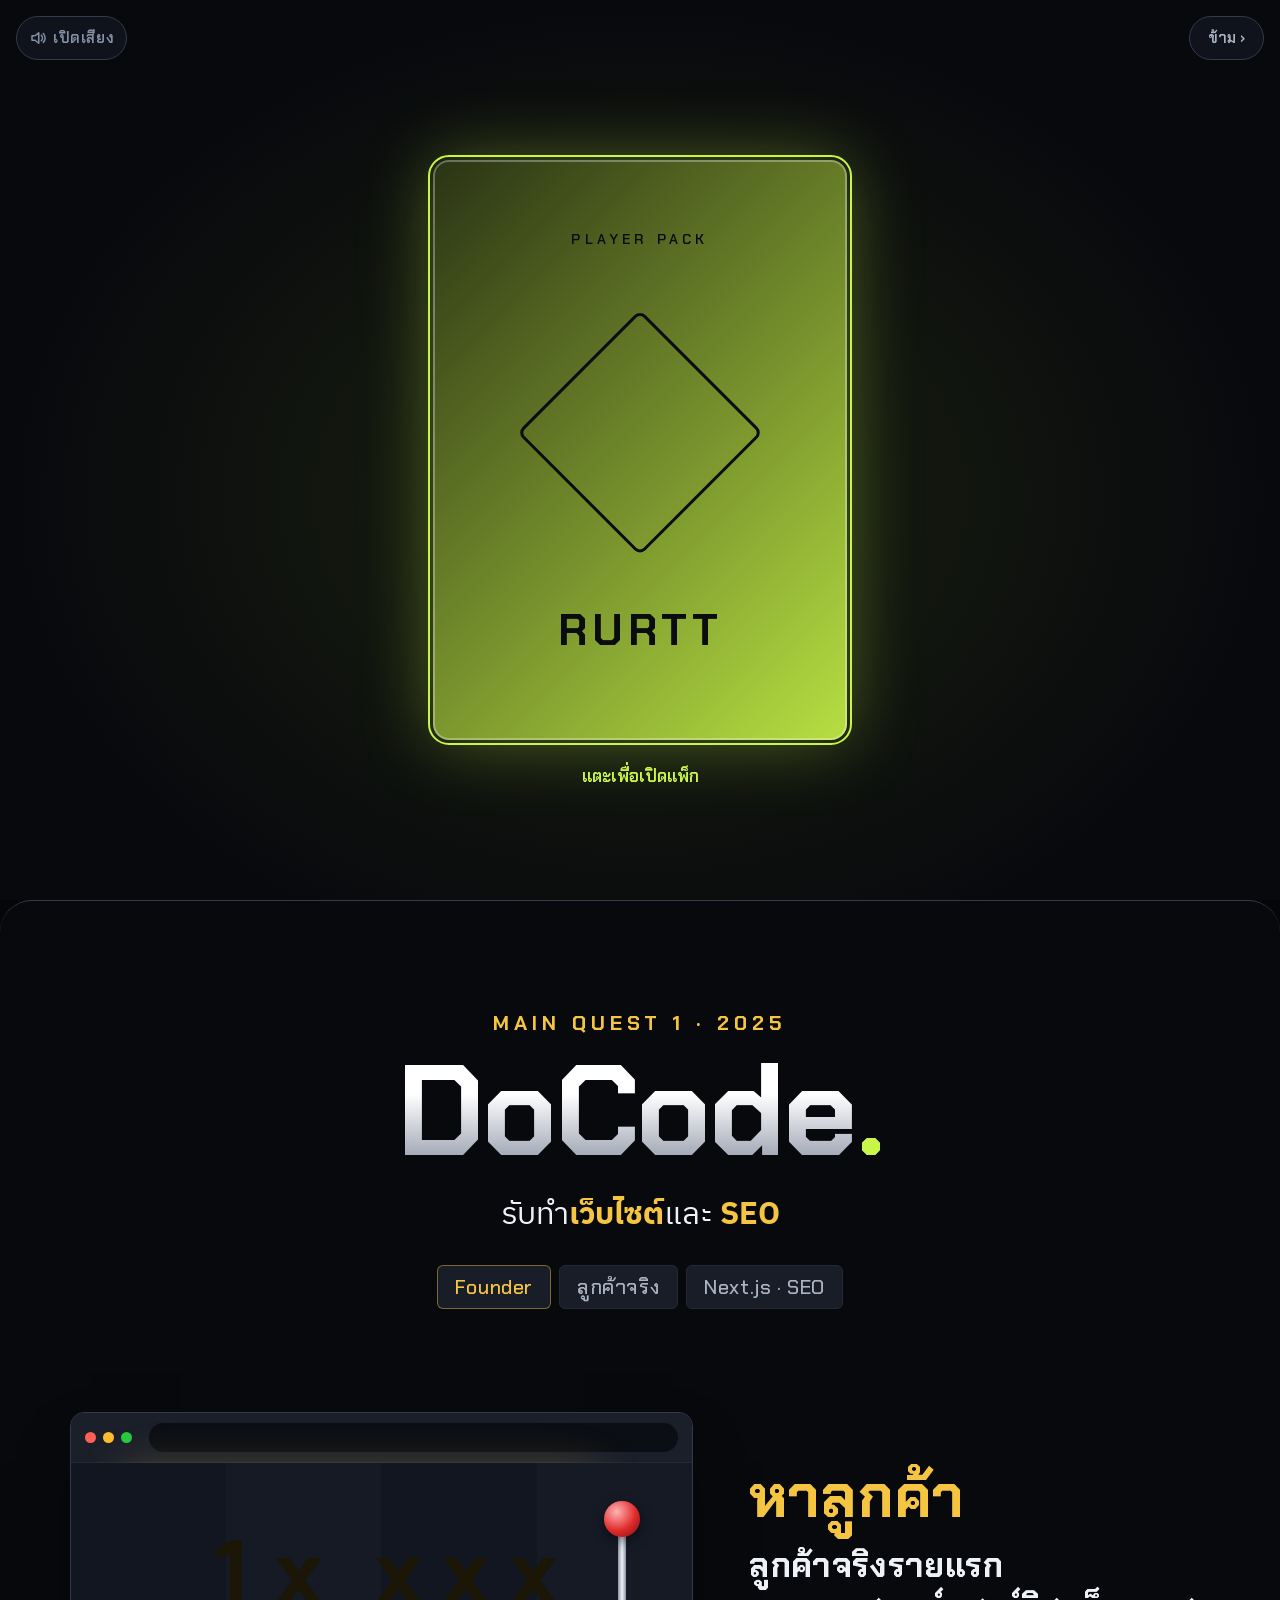
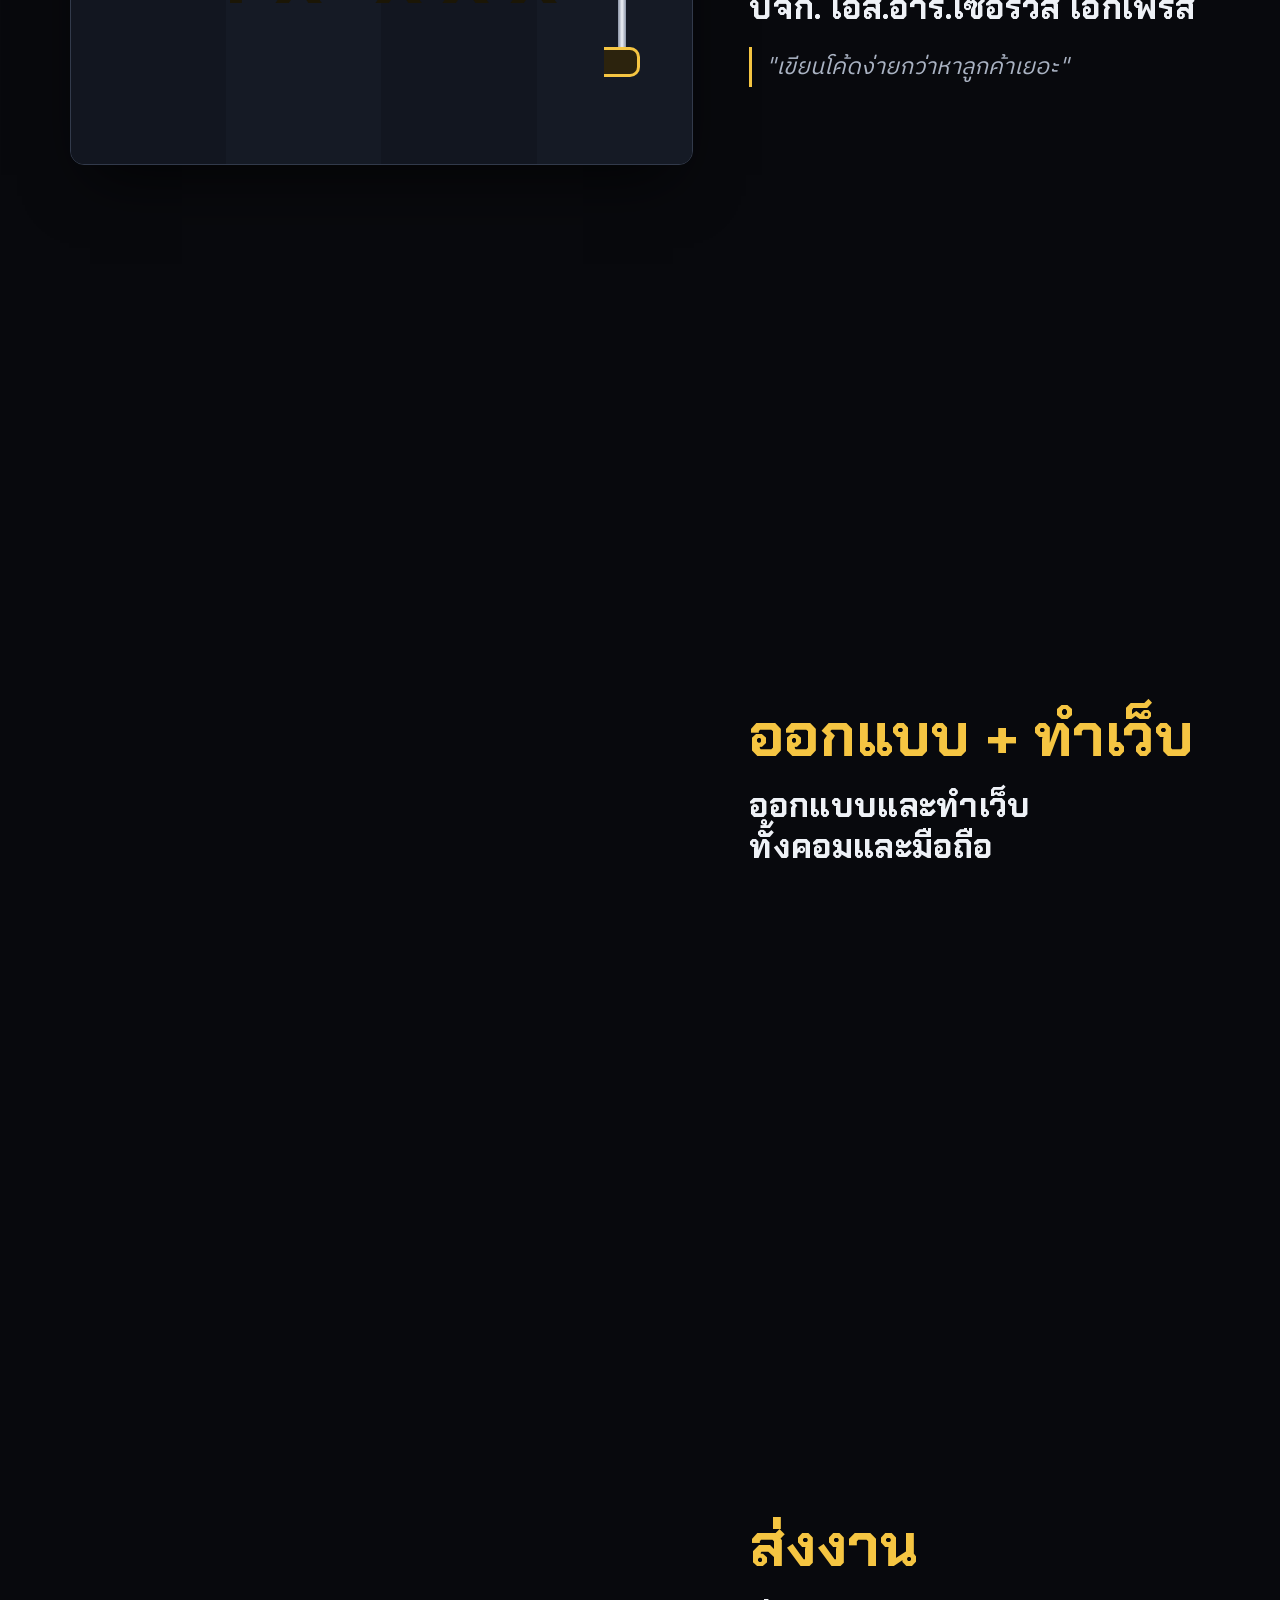
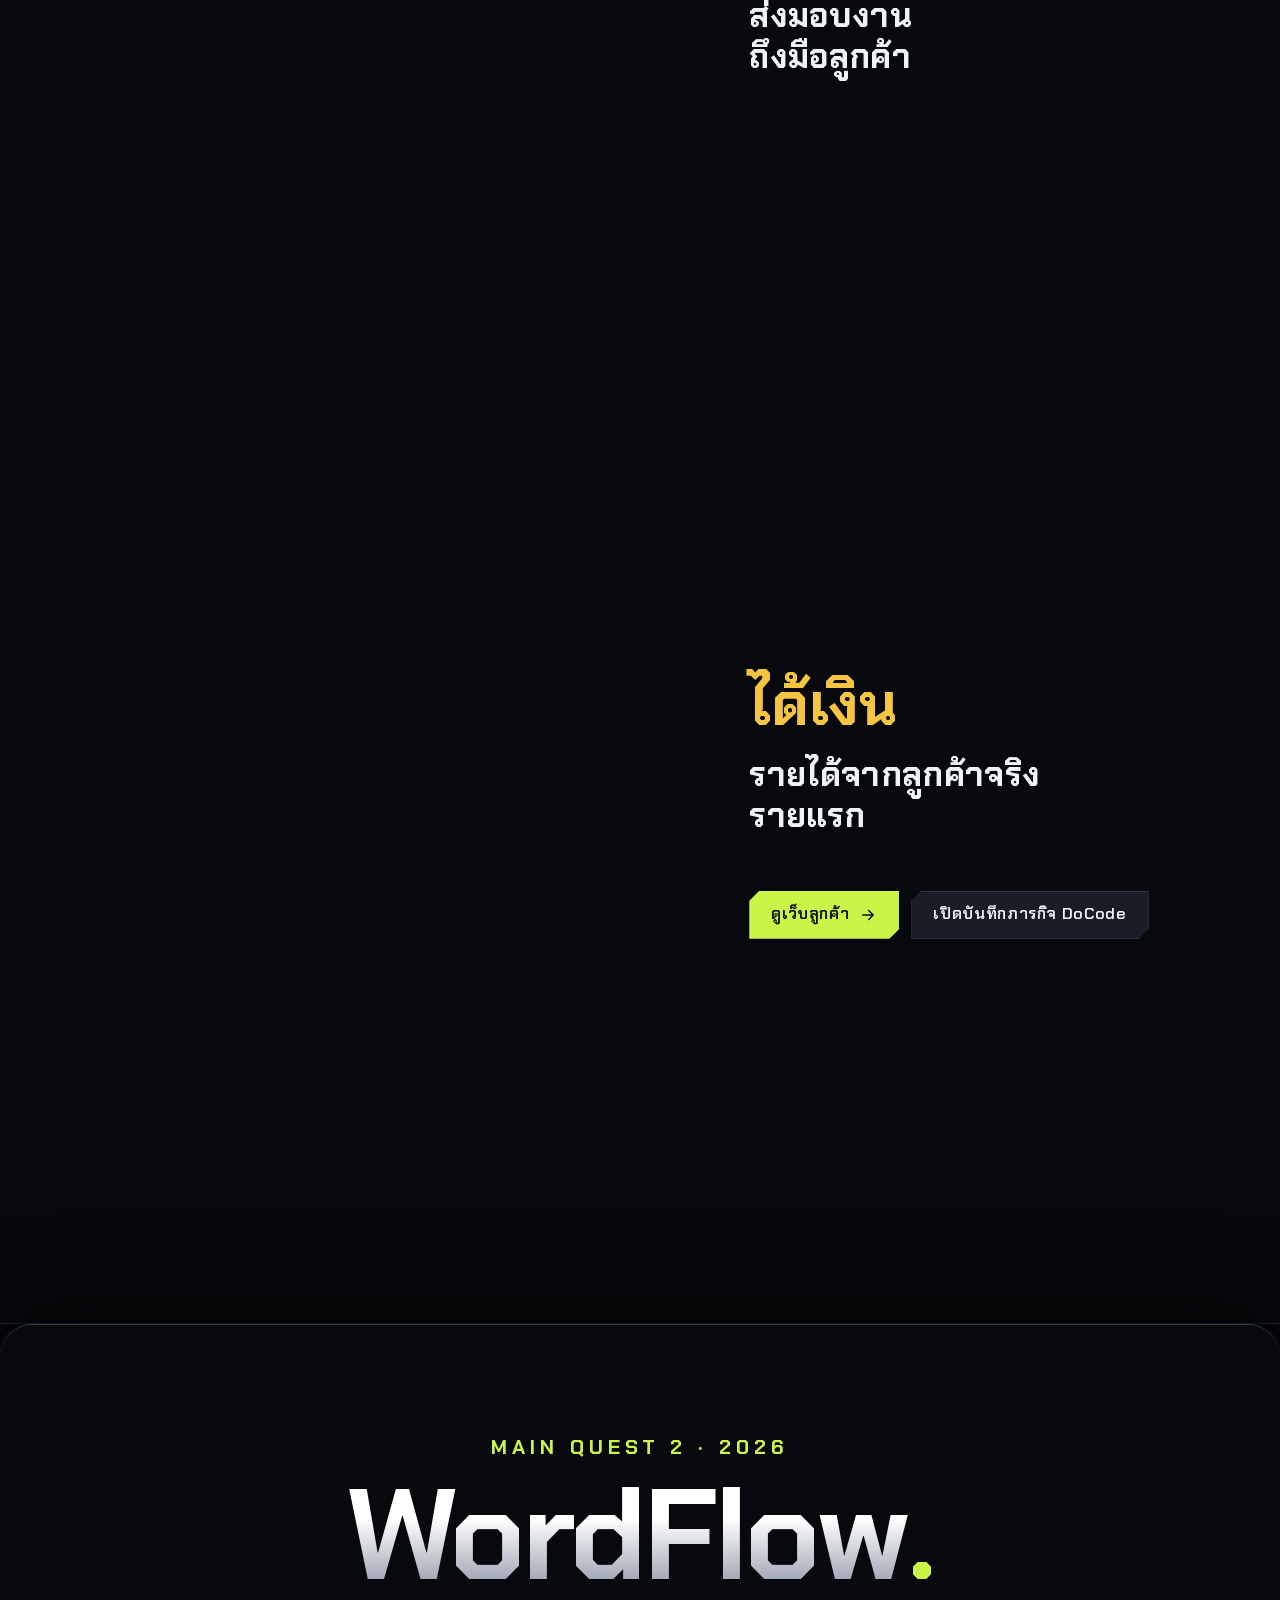
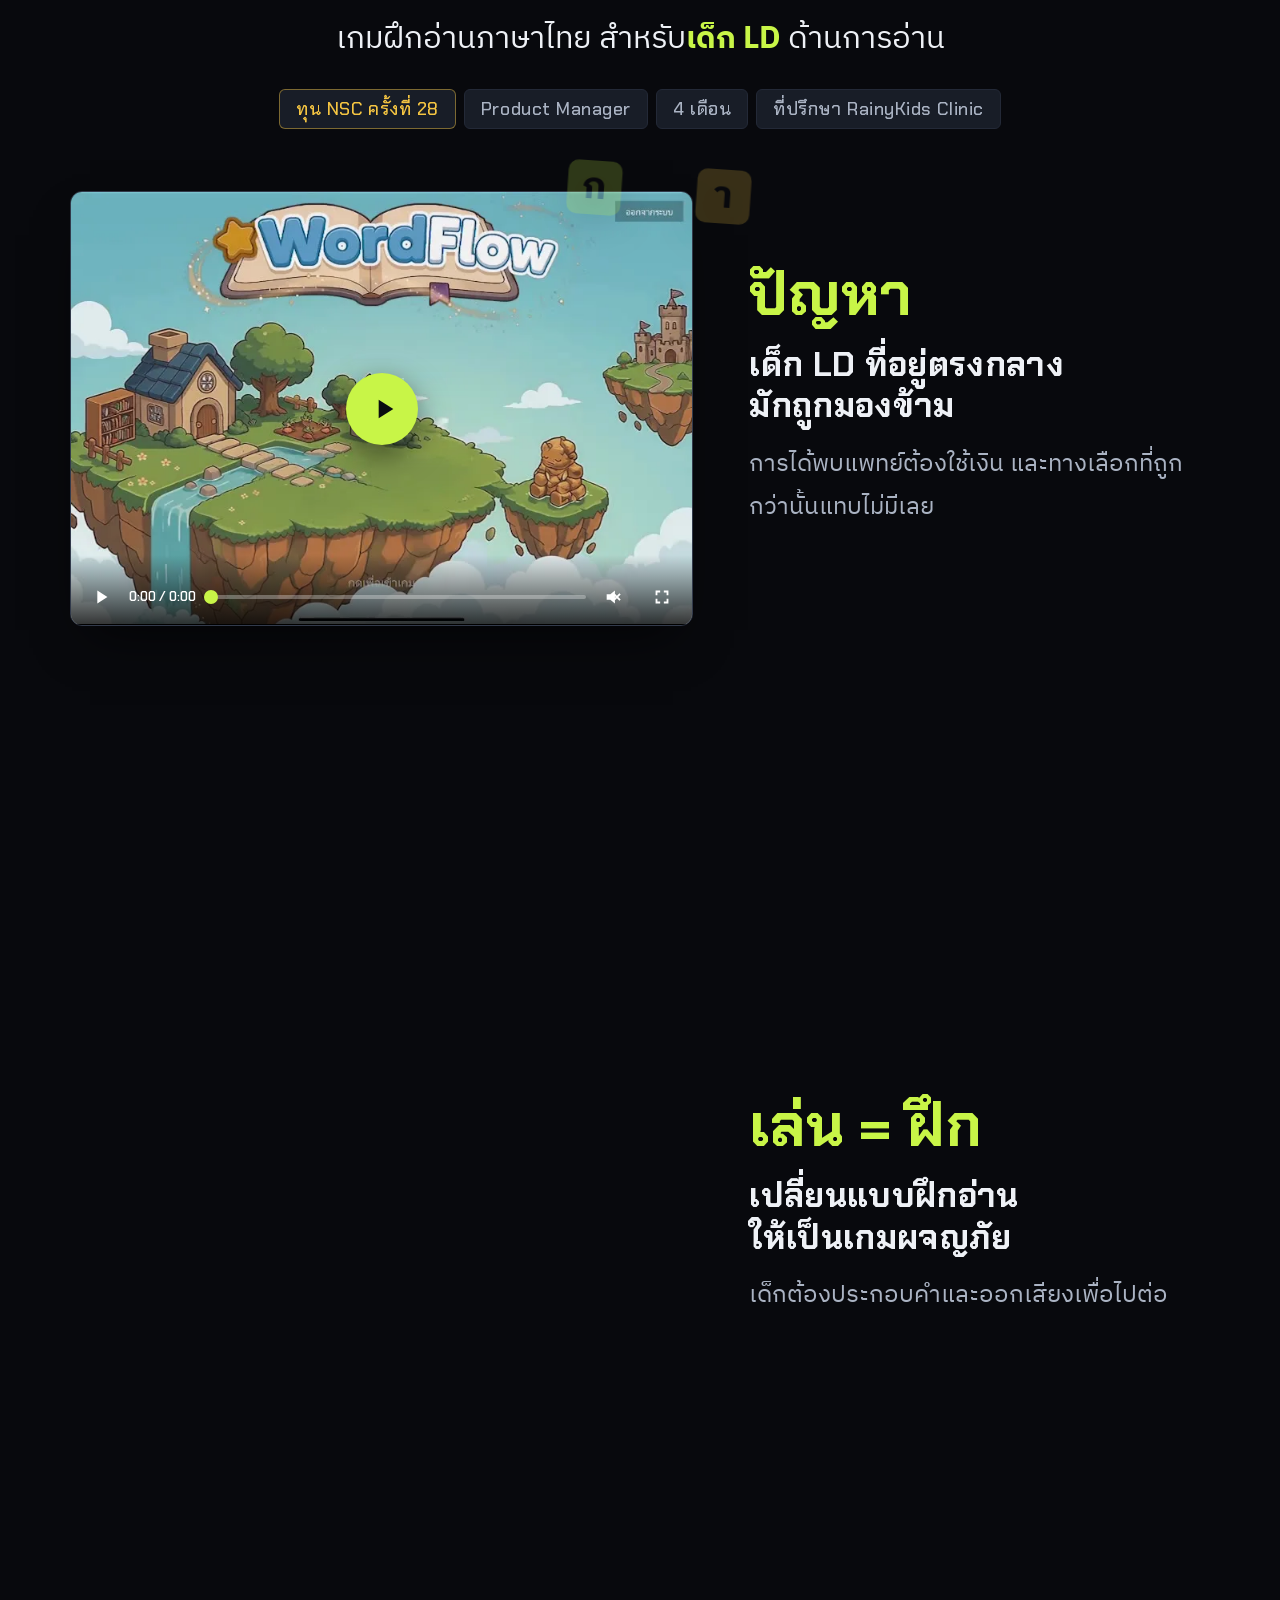
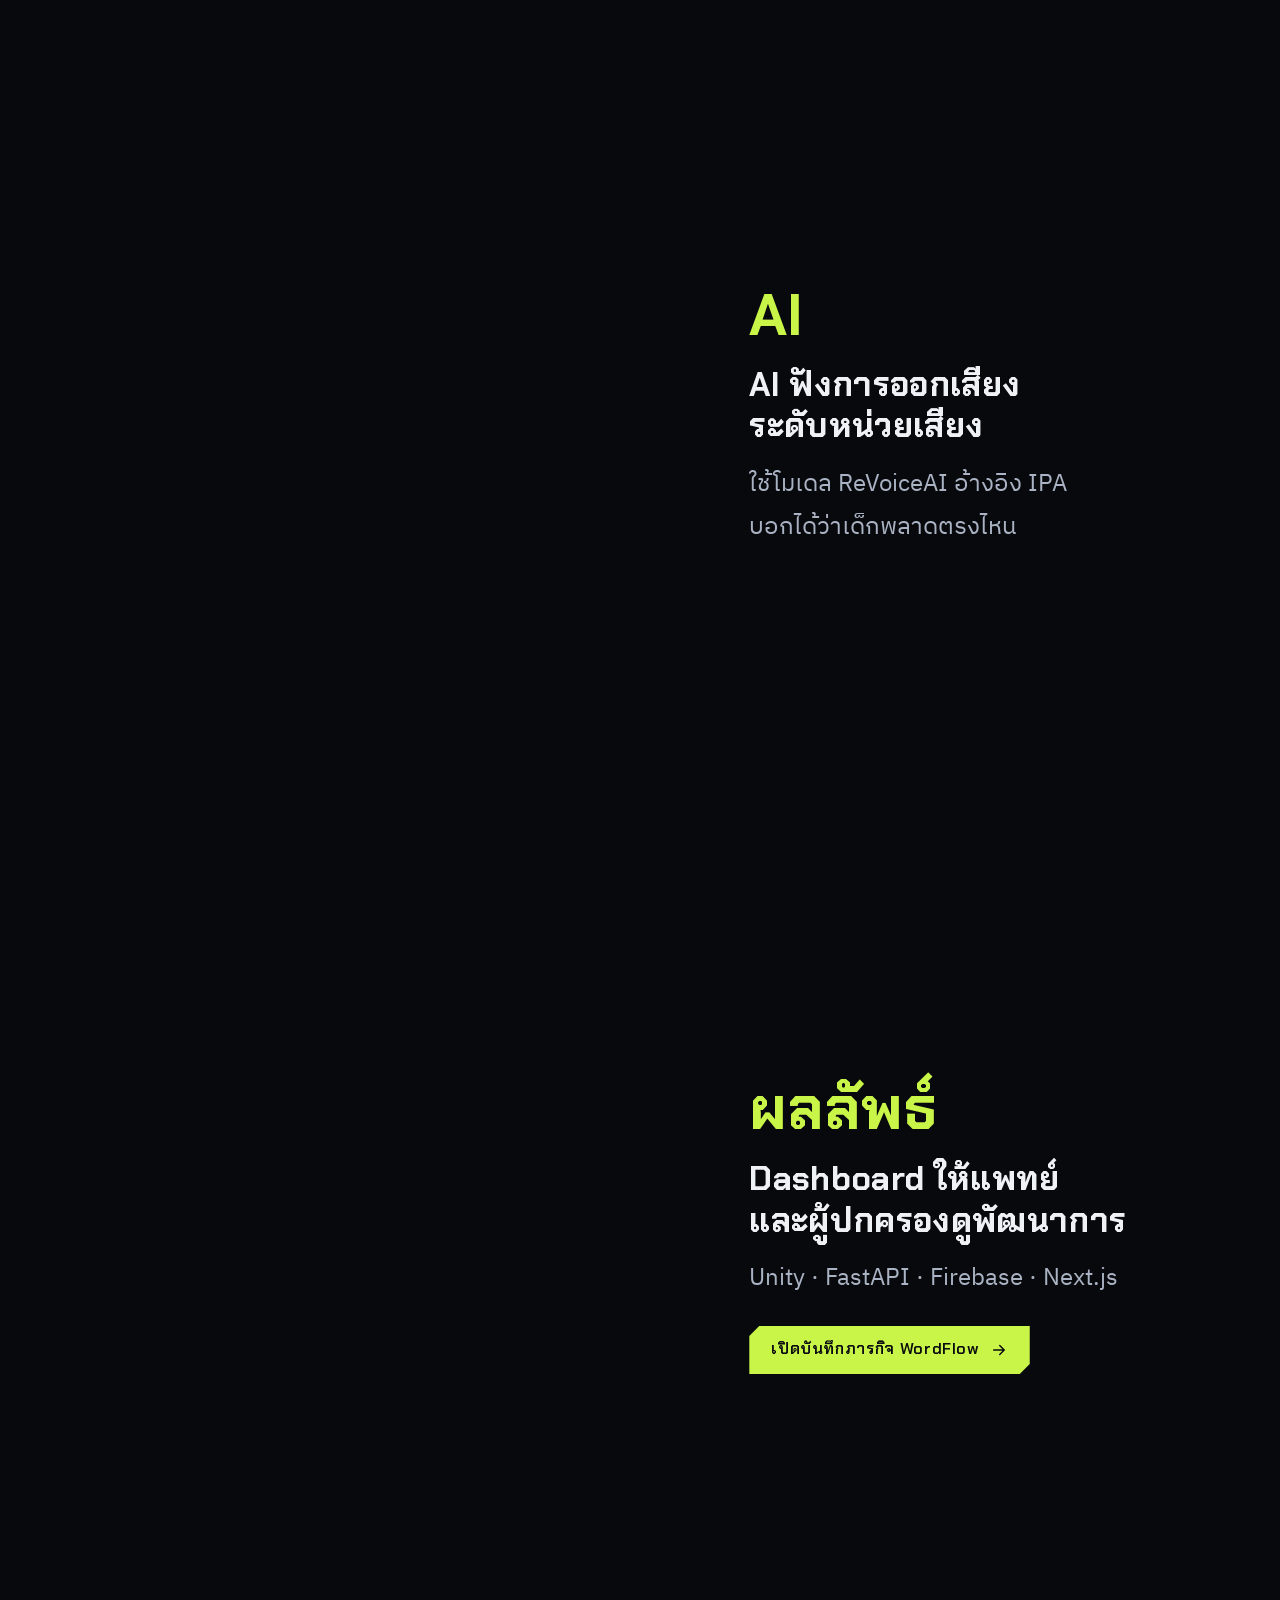
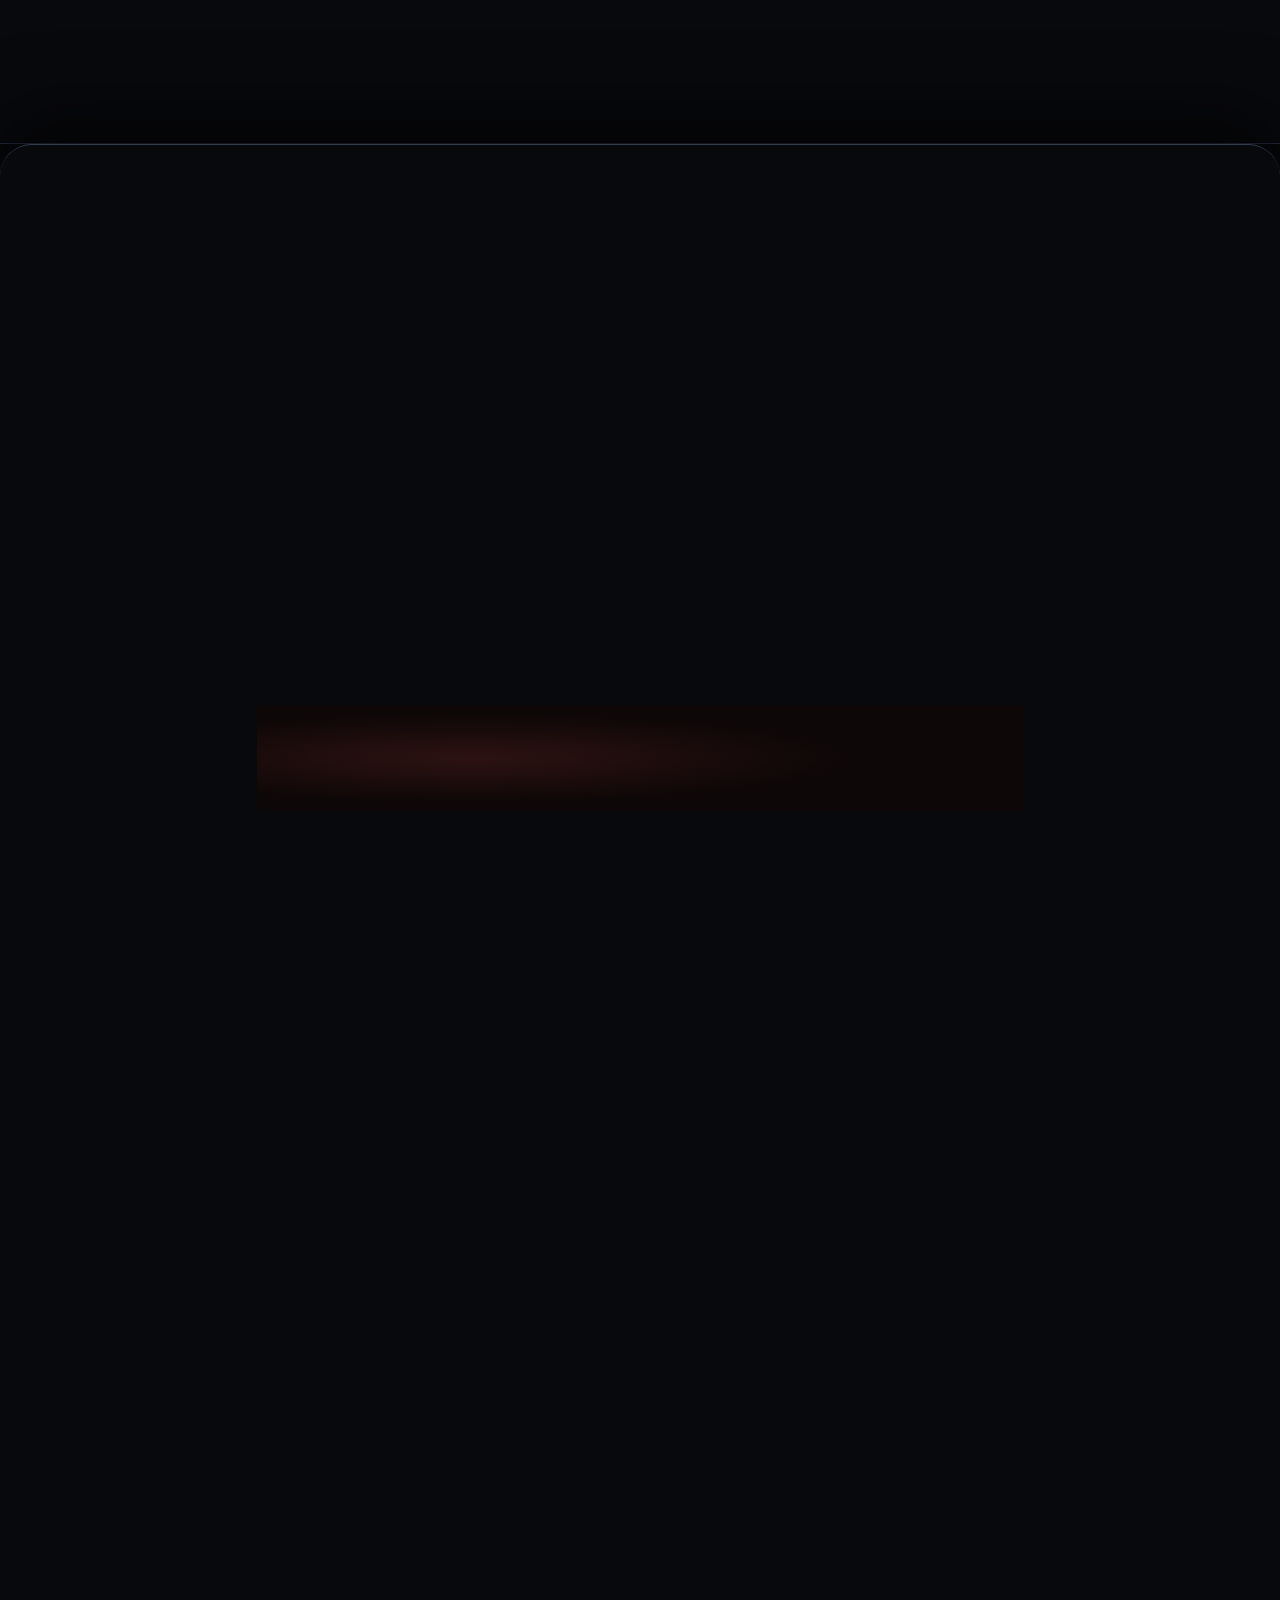
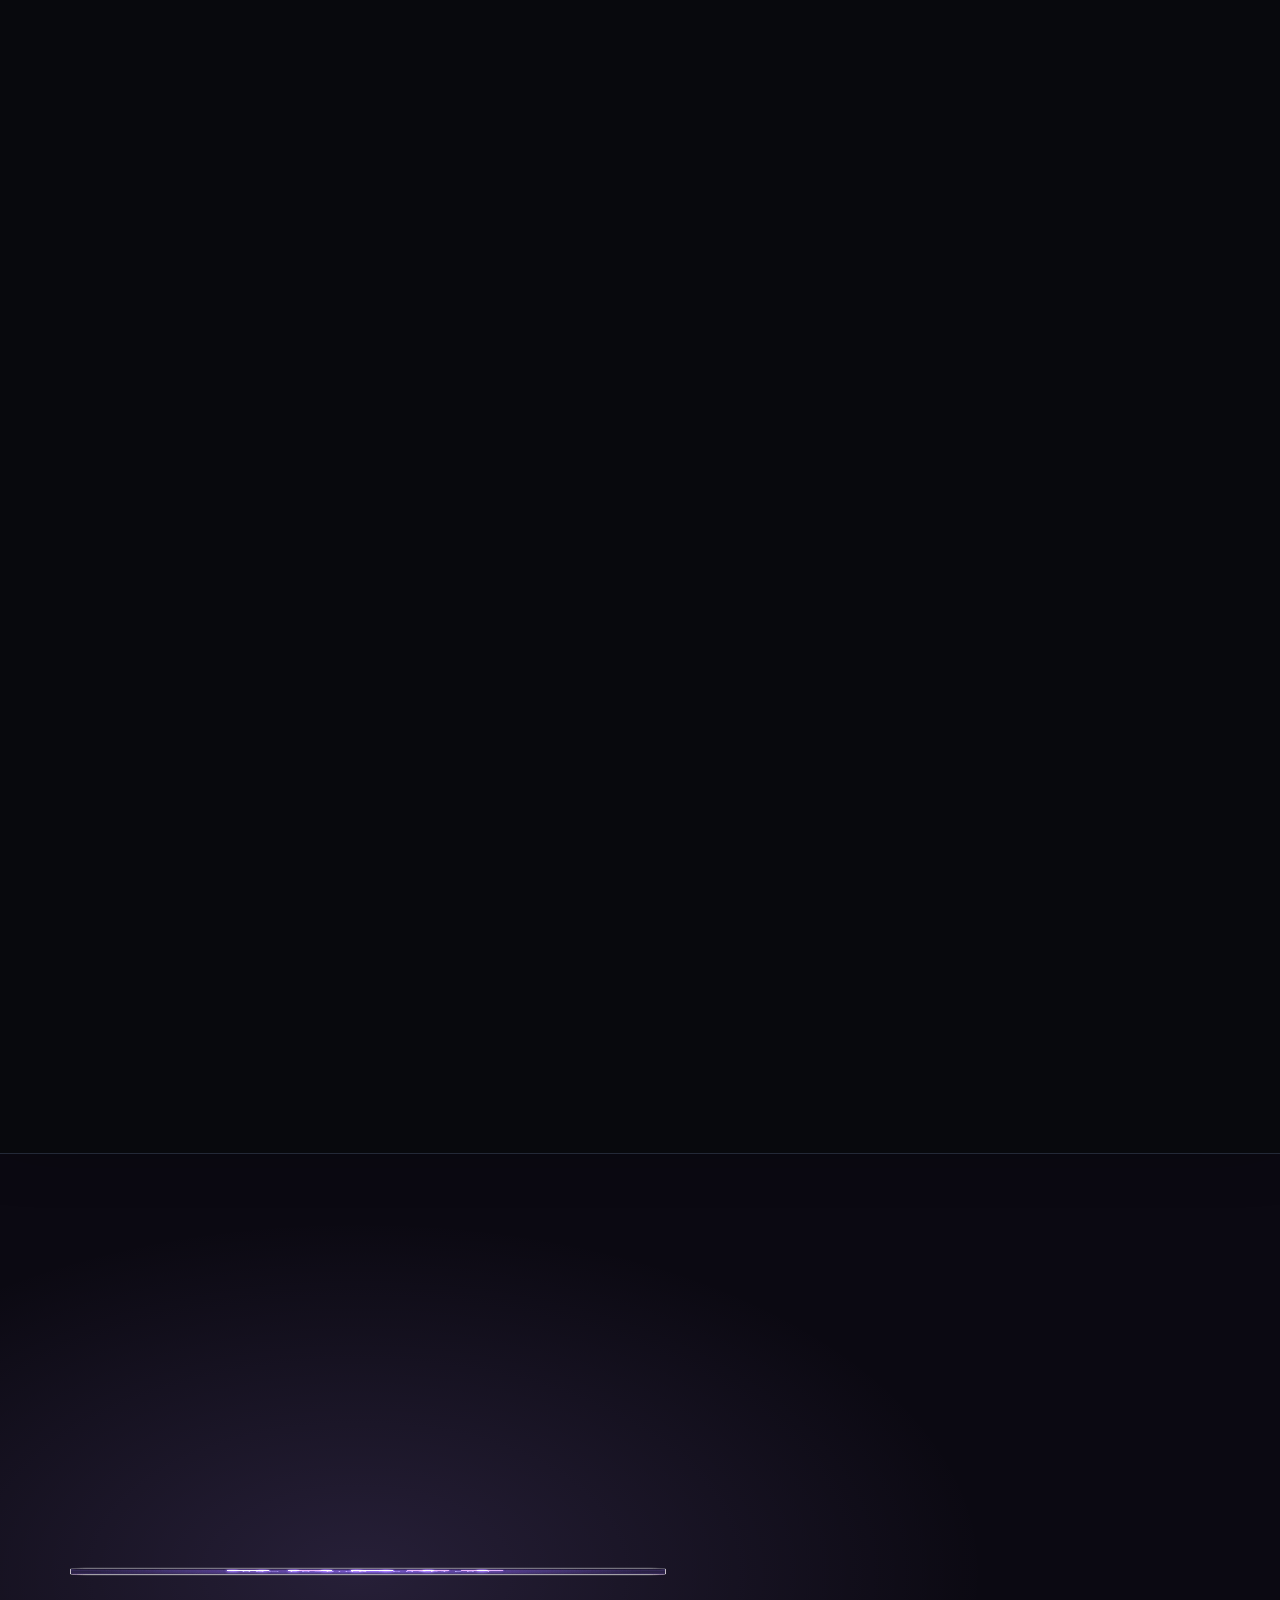
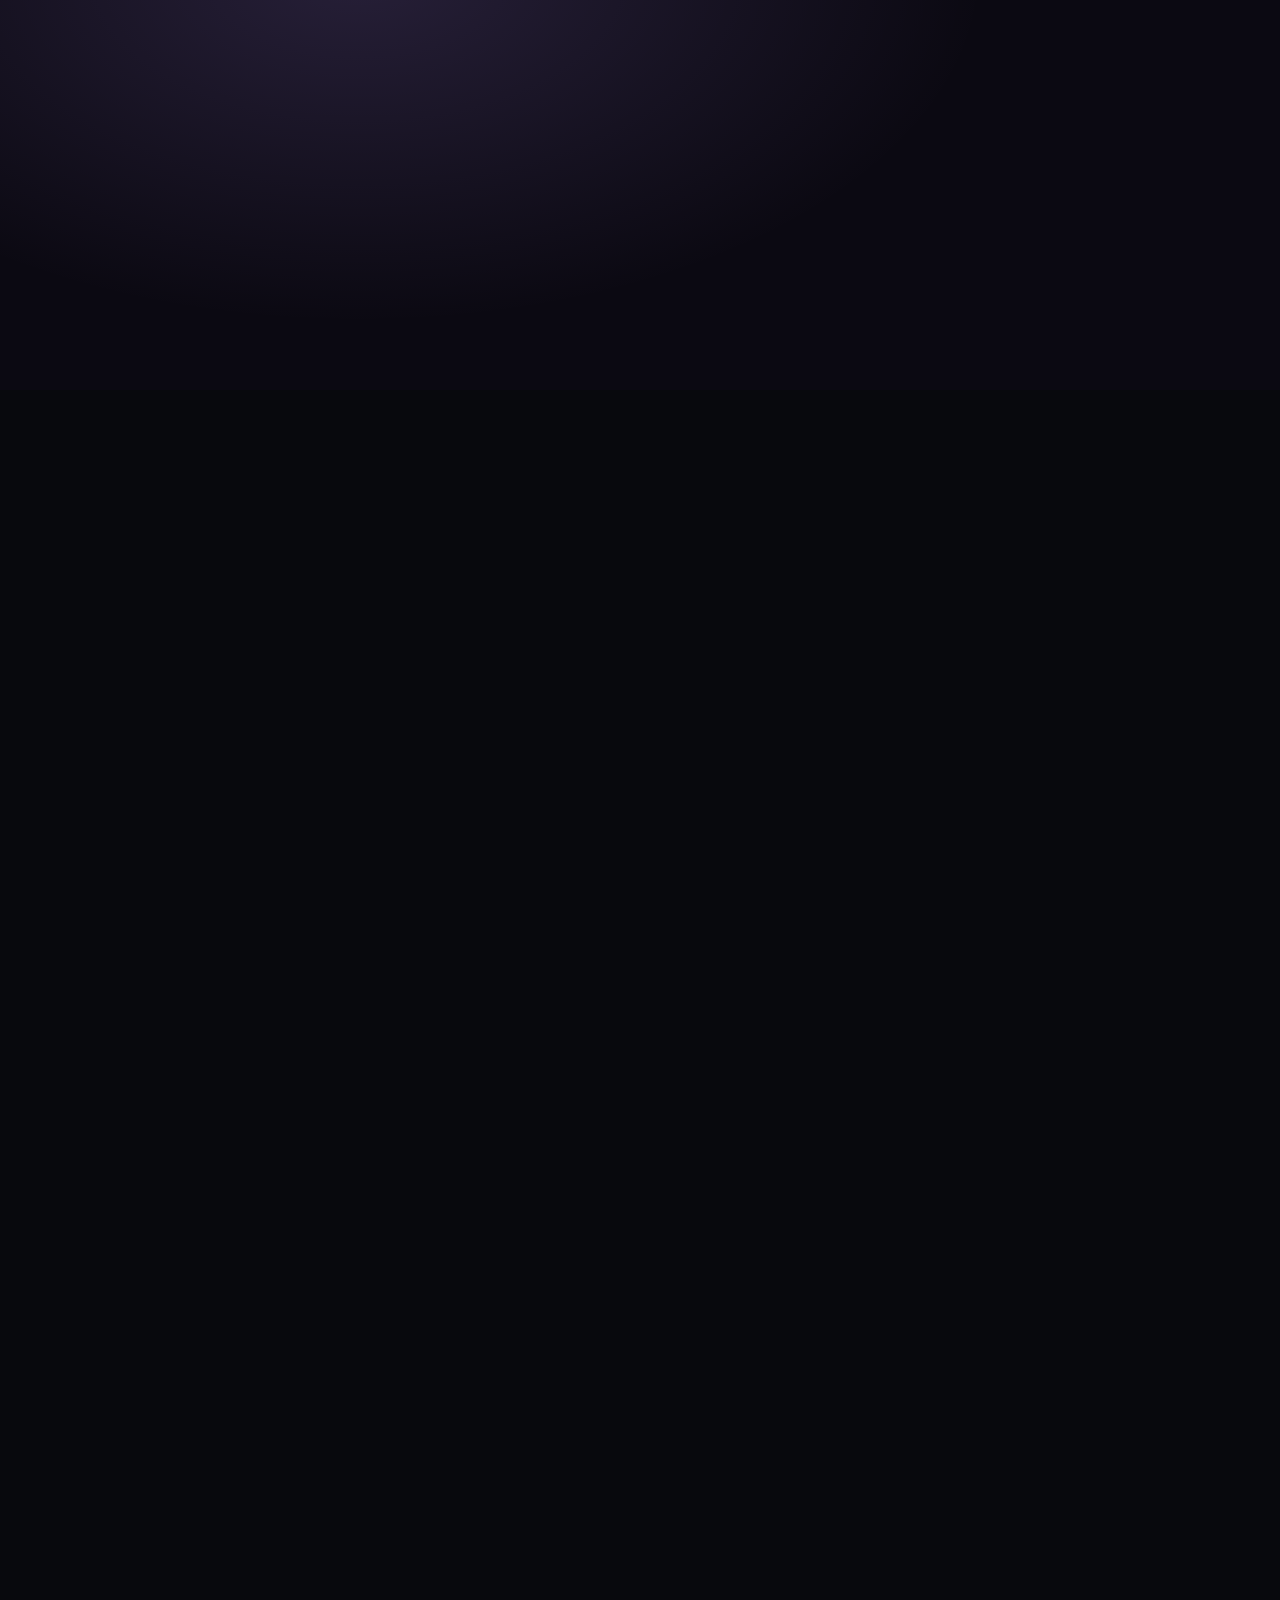
==== index.html @ 1b971610 "Ch.1 game start: tape-insert sound instead of the CRT whoosh Co-Authored-By: Claude Opus 5.5 <norepl" ====
<!doctype html>
<html lang="th">
<head>
  <meta charset="utf-8">
  <meta name="viewport" content="width=device-width, initial-scale=1">
  <title>ธนราชันย์ สุวรรณศรี · Character Profile</title>
  <meta name="description" content="พอร์ตโฟลิโอของธนราชันย์ สุวรรณศรี Product Builder ผู้สร้าง WordFlow เกมฝึกอ่านภาษาไทยสำหรับเด็ก LD และอันดับ 8 ของประเทศ Thailand Cyber Top Talent 2026">
  <meta property="og:title" content="ธนราชันย์ สุวรรณศรี · Go Big Or Go Home">
  <meta property="og:description" content="Product Builder · ผู้สร้าง WordFlow · #8 TCTT 2026">
  <meta property="og:image" content="https://portfolio-mu-coral-ntej634ejw.vercel.app/assets/og.jpg">
  <meta property="og:image:width" content="1200">
  <meta property="og:image:height" content="630">
  <meta property="og:type" content="website">
  <meta property="og:url" content="https://portfolio-mu-coral-ntej634ejw.vercel.app/">
  <meta name="twitter:card" content="summary_large_image">
  <meta name="theme-color" content="#0a0c10">
  <link rel="icon" href="data:image/svg+xml,%3Csvg xmlns=%22http://www.w3.org/2000/svg%22 viewBox=%220 0 32 32%22%3E%3Crect width=%2232%22 height=%2232%22 rx=%226%22 fill=%22%230a0c10%22/%3E%3Cpath d=%22M16 5l11 11-11 11L5 16z%22 fill=%22%23c8f547%22/%3E%3C/svg%3E">
  <script>
    (function (d) {
      d.classList.add("js");
      try { if (!sessionStorage.getItem("intro") && !location.hash && scrollY === 0 && !matchMedia("(prefers-reduced-motion: reduce)").matches) d.classList.add("intro"); } catch (e) {}
      setTimeout(function () { var k = document.getElementById("pack"); if (!k || k.hidden) d.classList.remove("intro"); }, 3000);
    })(document.documentElement);
  </script>
  <link rel="preconnect" href="https://fonts.googleapis.com">
  <link rel="preconnect" href="https://fonts.gstatic.com" crossorigin>
  <!-- web fonts load without blocking first paint (display=swap; system fallback until they land) -->
  <link rel="preload" as="style" href="https://fonts.googleapis.com/css2?family=Chakra+Petch:wght@500;600;700&family=IBM+Plex+Sans+Thai:wght@400;500;600&display=swap" onload="this.onload=null;this.rel='stylesheet'">
  <noscript><link rel="stylesheet" href="https://fonts.googleapis.com/css2?family=Chakra+Petch:wght@500;600;700&family=IBM+Plex+Sans+Thai:wght@400;500;600&display=swap"></noscript>
  <link rel="stylesheet" href="styles.css">
  <link rel="preload" as="image" href="assets/char.webp">
</head>
<body>
  <a class="skip" href="#main">ข้ามไปเนื้อหาหลัก</a>

  <svg width="0" height="0" style="position:absolute" aria-hidden="true">
    <symbol id="i-github" viewBox="0 0 24 24"><path fill="currentColor" d="M12 .5a11.5 11.5 0 0 0-3.64 22.41c.58.1.79-.25.79-.56v-2c-3.2.7-3.88-1.37-3.88-1.37-.52-1.33-1.28-1.69-1.28-1.69-1.05-.71.08-.7.08-.7 1.16.08 1.77 1.19 1.77 1.19 1.03 1.77 2.7 1.26 3.36.96.1-.75.4-1.26.73-1.55-2.55-.29-5.24-1.28-5.24-5.68 0-1.26.45-2.28 1.19-3.09-.12-.29-.52-1.46.11-3.05 0 0 .97-.31 3.17 1.18a11 11 0 0 1 5.77 0c2.2-1.49 3.17-1.18 3.17-1.18.63 1.59.23 2.76.11 3.05.74.81 1.19 1.83 1.19 3.09 0 4.41-2.69 5.39-5.26 5.67.41.36.78 1.06.78 2.14v3.17c0 .31.21.67.8.56A11.5 11.5 0 0 0 12 .5Z"/></symbol>
    <symbol id="i-ig" viewBox="0 0 24 24"><g fill="none" stroke="currentColor" stroke-width="2" stroke-linecap="round"><rect x="3" y="3" width="18" height="18" rx="5"/><circle cx="12" cy="12" r="4"/><circle cx="17.5" cy="6.5" r=".6" fill="currentColor"/></g></symbol>
    <symbol id="i-mail" viewBox="0 0 24 24"><g fill="none" stroke="currentColor" stroke-width="2" stroke-linecap="round" stroke-linejoin="round"><rect x="3" y="5" width="18" height="14" rx="2"/><path d="m3 7 9 6 9-6"/></g></symbol>
    <symbol id="h-coin" viewBox="0 0 24 24"><path fill="none" stroke="currentColor" stroke-width="2" stroke-linecap="round" d="M12 2v20M17 6H9.5a3.5 3.5 0 0 0 0 7h5a3.5 3.5 0 0 1 0 7H6"/></symbol>
    <symbol id="h-book" viewBox="0 0 24 24"><path fill="none" stroke="currentColor" stroke-width="2" stroke-linejoin="round" d="M4 19V5a2 2 0 0 1 2-2h13v16H6a2 2 0 0 0-2 2zm0 0a2 2 0 0 0 2 2h13"/></symbol>
    <symbol id="h-story" viewBox="0 0 24 24"><path fill="none" stroke="currentColor" stroke-width="2" stroke-linecap="round" d="M4 21h16M7 21V11M12 21V4M17 21v-7"/></symbol>
    <symbol id="h-cards" viewBox="0 0 24 24"><g fill="none" stroke="currentColor" stroke-width="2"><rect x="3" y="3" width="7" height="9" rx="1"/><rect x="14" y="3" width="7" height="9" rx="1"/><rect x="3" y="15" width="7" height="6" rx="1"/><rect x="14" y="15" width="7" height="6" rx="1"/></g></symbol>
    <symbol id="h-stats" viewBox="0 0 24 24"><path fill="none" stroke="currentColor" stroke-width="2" stroke-linejoin="round" d="M12 2l9 5v10l-9 5-9-5V7zM12 7l4.5 2.5v5L12 17l-4.5-2.5v-5z"/></symbol>
    <symbol id="h-mail" viewBox="0 0 24 24"><g fill="none" stroke="currentColor" stroke-width="2" stroke-linejoin="round"><rect x="3" y="5" width="18" height="14" rx="2"/><path d="M3 7l9 6 9-6"/></g></symbol>
    <symbol id="i-sound" viewBox="0 0 24 24"><g fill="none" stroke="currentColor" stroke-width="2" stroke-linecap="round" stroke-linejoin="round"><path d="M4 9v6h4l5 4V5L8 9z"/><path class="w" d="M16.5 8.5a5 5 0 0 1 0 7M19 6a8.5 8.5 0 0 1 0 12"/></g></symbol>
    <symbol id="i-arrow" viewBox="0 0 24 24"><path fill="none" stroke="currentColor" stroke-width="2" stroke-linecap="round" stroke-linejoin="round" d="M5 12h14M13 6l6 6-6 6"/></symbol>
    <symbol id="i-class" viewBox="0 0 24 24"><path fill="none" stroke="currentColor" stroke-width="2" stroke-linecap="round" stroke-linejoin="round" d="M14.5 17.5 3 6V3h3l11.5 11.5M13 19l6-6M16 16l4 4M19 21l2-2"/></symbol>
    <symbol id="i-sub" viewBox="0 0 24 24"><path fill="none" stroke="currentColor" stroke-width="2" stroke-linecap="round" stroke-linejoin="round" d="M6 11h4M8 9v4M15 12h.01M18 10h.01M17.32 5H6.68a4 4 0 0 0-3.98 3.59C2.6 9.42 2 14.46 2 16a3 3 0 0 0 3 3c1 0 1.5-.5 2-1l1.41-1.41A2 2 0 0 1 9.83 16h4.34a2 2 0 0 1 1.41.59L17 18c.5.5 1 1 2 1a3 3 0 0 0 3-3c0-1.54-.6-6.58-.69-7.26A4 4 0 0 0 17.32 5z"/></symbol>
    <symbol id="i-guild" viewBox="0 0 24 24"><path fill="none" stroke="currentColor" stroke-width="2" stroke-linecap="round" stroke-linejoin="round" d="M22 20v-9H2v9a2 2 0 0 0 2 2h16a2 2 0 0 0 2-2ZM18 11V4H6v7M15 22v-4a3 3 0 0 0-6 0v4M22 11V9M2 11V9M6 4V2M18 4V2M10 4V2M14 4V2"/></symbol>
    <symbol id="i-motto" viewBox="0 0 24 24"><path fill="none" stroke="currentColor" stroke-width="2" stroke-linecap="round" stroke-linejoin="round" d="M8.5 14.5A2.5 2.5 0 0 0 11 12c0-1.38-.5-2-1-3-1.07-2.14-.22-4.05 2-6 .5 2.5 2 4.9 4 6.5 2 1.6 3 3.5 3 5.5a7 7 0 1 1-14 0c0-1.15.43-2.29 1-3a2.5 2.5 0 0 0 2.5 2.5z"/></symbol>
  </svg>

  <nav class="nav hud" aria-label="เมนูหลัก">
    <div class="container">
      <a class="logo" href="#top">RURTT<span>.</span></a>
      <span class="hud-lv" aria-hidden="true">LV 18</span>
      <div class="xp" aria-hidden="true"><i></i></div>
      <div class="nav-links">
        <a href="#docode"><svg aria-hidden="true"><use href="#h-coin"/></svg><span>DoCode</span></a>
        <a href="#wordflow"><svg aria-hidden="true"><use href="#h-book"/></svg><span>WordFlow</span></a>
        <a href="#ch1"><svg aria-hidden="true"><use href="#h-story"/></svg><span>เรื่องราว</span></a>
        <a href="#side-quests"><svg aria-hidden="true"><use href="#h-cards"/></svg><span>Side Quests</span></a>
        <a href="#stats"><svg aria-hidden="true"><use href="#h-stats"/></svg><span>Status</span></a>
        <a href="#contact"><svg aria-hidden="true"><use href="#h-mail"/></svg><span>ติดต่อ</span></a>
      </div>
      <button class="sfx-btn" type="button" aria-pressed="false" aria-label="เสียงเอฟเฟกต์"><svg aria-hidden="true"><use href="#i-sound"/></svg><span>SFX</span></button>
    </div>
  </nav>

  <main id="main" tabindex="-1">
    <!-- HERO -->
    <header class="hero cover" id="top">
      <div class="pk" id="pack" role="dialog" aria-modal="true" aria-label="เปิดแพ็กการ์ดผู้เล่น" hidden>
        <button class="pk-skip" type="button">ข้าม ›</button>
        <button class="sfx-btn pk-sfx" type="button" aria-pressed="false" aria-label="เสียงเอฟเฟกต์"><svg aria-hidden="true"><use href="#i-sound"/></svg><span>เปิดเสียง</span></button>
        <i class="pk-rays" aria-hidden="true"></i>
        <button class="pk-pack" type="button"><small>PLAYER PACK </small><i aria-hidden="true"></i><b>RURTT</b></button>
        <p class="pk-hint" aria-hidden="true">แตะเพื่อเปิดแพ็ก</p>
        <div class="pk-beat pk-b1" aria-hidden="true"><span class="pk-flag"></span><small>NATION</small></div>
        <div class="pk-beat pk-b2" aria-hidden="true"><strong>PB</strong><small>POSITION<span class="pk-sep"> · </span><span class="nw">PRODUCT BUILDER</span></small></div>
        <div class="pk-beat pk-b3" aria-hidden="true"><strong class="volt">DoCode</strong><small>CLUB · FOUNDER</small></div>
        <i class="pk-flash" aria-hidden="true"></i>
        <button class="btn btn-primary pk-enter" type="button">ดูโปรไฟล์ผู้เล่น ›</button>
      </div>
      <div class="container hero-grid">
        <div class="tilt">
          <div class="flip">
            <div class="char-wrap">
            <div class="char">
            <span class="char-bg" aria-hidden="true">RURTT</span>
            <img src="assets/char.webp" alt="ภาพบุคคลของธนราชันย์ สุวรรณศรี ในชุดนักเรียน" width="900" height="1212">
            <div class="foil" aria-hidden="true"></div>
              <div class="shine" aria-hidden="true"></div>
              <div class="char-ovr">
                <div class="lv"><small>LV</small>18</div>
                <em>PB</em>
                <i class="flag-th" role="img" aria-label="ประเทศไทย"></i>
                <span class="club">DoCode</span>
              </div>
              <div class="char-plate">
                <b>Rurtt</b>
                <span class="rar rar-legendary">Legendary</span>
                <ul id="card-stats" class="card-stats" aria-label="Attribute สูงสุด 6 ด้าน"></ul>
              </div>
          </div>
            </div>
            <div class="card-back" aria-hidden="true"><i><svg viewBox="0 0 32 32"><path d="M16 3l13 13-13 13L3 16z" fill="none" stroke="currentColor" stroke-width="1.2"/><path d="M16 9l7 7-7 7-7-7z" fill="currentColor"/></svg><b>RURTT</b><span class="stars"><s>★</s><s>★</s><s>★</s><s>★</s><s>★</s></span></i></div>
          </div>
        </div>
        <div class="hero-copy">
          <p class="eyebrow hero-eyebrow"><span class="hide-sm">Character Profile · </span>Player Selected</p>
          <h1>อายุ 18<br><span class="money">หาเงินหมื่นแรก</span><br><span class="nw">จากการรับทำเว็บ</span></h1>
          <p class="en-name"><b>"ป้อง"</b> ธนราชันย์ สุวรรณศรี <span class="nw ign-line"><span class="sep">· </span><b>IGN Rurtt</b></span></p>
          <ul class="proof">
            <li><a href="quest.html?q=ctf"><b>#8 ประเทศ</b><span>Thailand Cyber Top Talent 2026</span><svg aria-hidden="true"><use href="#i-arrow"/></svg></a></li>
            <li><a href="quest.html?q=wordflow"><b>ทุน NSC 28</b><span>WordFlow</span><svg aria-hidden="true"><use href="#i-arrow"/></svg></a></li>
            <li><a href="quest.html?q=zeitop"><b>Gold Medal</b><span>SK Robotics Playground 2025</span><svg aria-hidden="true"><use href="#i-arrow"/></svg></a></li>
            <li class="rar-epic"><a href="quest.html?q=posn"><b>POSN Computer</b><span>ค่าย 1 สอวน. คอมพิวเตอร์</span><svg aria-hidden="true"><use href="#i-arrow"/></svg></a></li>
          </ul>
          <div class="hero-cta">
            <a class="btn btn-primary" href="#docode">ดูภารกิจแรก <svg aria-hidden="true"><use href="#i-arrow"/></svg></a>
            <a class="btn btn-ghost" href="https://github.com/Rurtt" target="_blank" rel="noopener"><svg aria-hidden="true"><use href="#i-github"/></svg>GitHub</a>
          </div>
        </div>
      </div>
    </header>

    <!-- MAIN QUEST 1: DoCode (same pinned-steps layout as WordFlow) -->
    <section class="chapter ch-wf ch-dc cover" id="docode" aria-labelledby="dc-title">
      <div class="container">
        <div class="wf-intro scene">
          <p class="ch-mark" data-type=".02,.3">Main Quest 1 · 2025</p>
          <h2 id="dc-title" class="ch-big">DoCode<span class="hl">.</span></h2>
          <p class="ch-sub" data-type=".4,.72">รับทำ<mark>เว็บไซต์</mark>และ <mark>SEO</mark></p>
          <div class="chips"><span class="chip gold" data-at="0.76">Founder</span><span class="chip" data-at="0.82">ลูกค้าจริง</span><span class="chip" data-at="0.88">Next.js · SEO</span></div>
        </div>
        <div class="wf">
          <div class="wf-stage"></div>
          <div class="wf-steps">
            <div class="wf-step">
              <div class="wf-m br"><p class="br-bar" aria-hidden="true"><i></i><i></i><i></i><span class="br-url"><b style="--a:.04;--b:.3" data-keys=".04,.3">sr-service-express.vercel.app</b></span></p><div class="br-page"><span class="br-load" aria-hidden="true"></span><img src="assets/dc-about.webp" alt="หน้าแนะนำบริษัทบนเว็บไซต์ลูกค้า" width="1552" height="753" loading="lazy" data-at=".34" data-sfx="blip"></div></div>
              <div><p class="eyebrow">หาลูกค้า</p><h3>ลูกค้าจริงรายแรก<br><span class="nw">บจก. เอส.อาร์.เซอร์วิส</span> <span class="nw">เอ็กเพรส</span></h3><p class="quip">"เขียนโค้ดง่ายกว่าหาลูกค้าเยอะ"</p></div>
            </div>
            <div class="wf-step">
              <div class="wf-m dc-duo"><div class="dc-build"><i class="fx" data-at=".03" data-sfx="swipe"></i><img src="assets/dc-home.webp" alt="หน้าแรกเว็บไซต์ลูกค้า" width="1552" height="753" loading="lazy"><i class="skel" aria-hidden="true"><b></b><b></b><b></b><b></b></i></div><img class="dc-phone" src="assets/dc-mobile.webp" alt="เว็บไซต์ลูกค้าบนมือถือ" width="416" height="900" loading="lazy" data-at=".5" data-sfx="blip"></div>
              <div><p class="eyebrow">ออกแบบ + <span class="nw">ทำเว็บ</span></p><h3>ออกแบบและทำเว็บ<br>ทั้งคอมและมือถือ</h3></div>
            </div>
            <div class="wf-step">
              <div class="wf-m dep"><img src="assets/dc-client.webp" alt="ส่งมอบงานเว็บไซต์ให้ลูกค้า" width="900" height="506" loading="lazy" data-at=".55" data-sfx="shutter"><div class="dep-term" aria-hidden="true"><p>$ vercel --prod</p><p class="dep-bar" data-keys="0,.4"><i></i></p><p class="dep-ok" data-at=".42" data-sfx="ok">✓ Ready · Production</p></div></div>
              <div><p class="eyebrow">ส่งงาน</p><h3>ส่งมอบงาน<br>ถึงมือลูกค้า</h3></div>
            </div>
            <div class="wf-step">
              <div class="wf-m slot-m">
                <div class="slot-machine">
                  <div class="sm-cab slot-box">
                    <p class="sm-top" aria-hidden="true"><i></i><i></i><i></i><span>PAYOUT</span><i></i><i></i><i></i></p>
                    <div class="slot" role="img" aria-label="รายได้ หนึ่งหมื่นกว่าบาท"><span class="cur" aria-hidden="true">฿</span><span class="reels" aria-hidden="true"></span></div>
                    <p class="next-job">งานต่อไป: <b>ว่างอยู่</b> <a href="#contact">จ้างผม →</a></p>
                  </div>
                  <button class="sm-lever" type="button" aria-label="ดึงคันโยก หมุนอีกรอบ"><i class="sm-stick"></i><b class="sm-knob"></b></button>
                </div>
              </div>
              <div><p class="eyebrow">ได้เงิน</p><h3>รายได้จากลูกค้าจริง<br>รายแรก</h3>
                <div class="hero-cta"><a class="btn btn-primary" href="https://sr-service-express.vercel.app" target="_blank" rel="noopener">ดูเว็บลูกค้า <svg aria-hidden="true"><use href="#i-arrow"/></svg></a><a class="btn btn-ghost" href="quest.html?q=docode">เปิดบันทึกภารกิจ DoCode</a></div>
              </div>
            </div>
          </div>
        </div>
      </div>
    </section>

    <!-- MAIN QUEST -->
    <section class="chapter ch-wf cover" id="main-quest" aria-labelledby="ch5-title">
      <div class="container">
        <div class="wf-intro scene" id="wordflow">
          <p class="ch-mark" data-type=".02,.3">Main Quest 2 · 2026</p>
          <h2 id="ch5-title" class="ch-big">WordFlow<span class="hl">.</span></h2>
          <p class="ch-sub" data-type=".4,.72">เกมฝึกอ่านภาษาไทย <span class="nw">สำหรับ<mark class="volt">เด็ก LD</mark> ด้านการอ่าน</span></p>
          <div class="chips"><span class="chip gold" data-at="0.76">ทุน NSC ครั้งที่ 28</span><span class="chip" data-at="0.82">Product Manager</span><span class="chip" data-at="0.88">4 เดือน</span><span class="chip" data-at="0.94">ที่ปรึกษา RainyKids Clinic</span></div>
        </div>
        <div class="wf">
          <div class="wf-stage"></div>
          <div class="wf-steps">
            <div class="wf-step">
              <div class="wf-m wf-stat"><div class="kids" aria-hidden="true"><i style="--i:0"></i><i style="--i:1"></i><i style="--i:2"></i><i style="--i:3"></i><i style="--i:4"></i><i style="--i:5"></i><i style="--i:6"></i><i style="--i:7"></i><i style="--i:8"></i><i class="me" style="--i:9" data-at=".5" data-sfx="ok"></i><i style="--i:10"></i><i style="--i:11"></i><i style="--i:12"></i><i style="--i:13"></i></div><b>1 ใน 14</b><span>เด็กที่มีภาวะ LD</span></div>
              <div><p class="eyebrow">ปัญหา</p><h3>เด็ก LD ที่อยู่ตรงกลาง<br>มักถูกมองข้าม</h3><p class="ch-sub">การได้พบแพทย์ต้องใช้เงิน และทางเลือกที่ถูกกว่านั้นแทบไม่มีเลย</p></div>
            </div>
            <div class="wf-step">
              <div class="wf-m ga-m"><video class="demo" src="assets/wf-demo.mp4" poster="assets/wf-poster.webp" controls muted loop preload="metadata" playsinline width="776" height="540" aria-label="วิดีโอเดโมการเล่นเกม WordFlow"></video><i class="fx" data-at=".35" data-sfx="snap"></i><div class="ga" aria-hidden="true"><b>ก</b><b>า</b></div></div>
              <div><p class="eyebrow">เล่น = ฝึก</p><h3>เปลี่ยนแบบฝึกอ่าน<br>ให้เป็นเกมผจญภัย</h3><p class="ch-sub">เด็กต้องประกอบคำและ<span class="nw">ออกเสียงเพื่อไปต่อ</span></p></div>
            </div>
            <div class="wf-step">
              <div class="wf-m voice" role="img" aria-label="ตัวอย่าง: เด็กอ่านคำว่า ปลา แล้ว AI บอกว่าเสียง ล หายไป"><i class="fx" data-at=".06" data-sfx="voice"></i><p class="v-word">ปลา</p><div class="wave" aria-hidden="true"><i style="--i:0;--h:59%"></i><i style="--i:1;--h:37%"></i><i style="--i:2;--h:68%"></i><i style="--i:3;--h:24%"></i><i style="--i:4;--h:27%"></i><i style="--i:5;--h:86%"></i><i style="--i:6;--h:30%"></i><i style="--i:7;--h:64%"></i><i style="--i:8;--h:92%"></i><i style="--i:9;--h:25%"></i><i style="--i:10;--h:82%"></i><i style="--i:11;--h:45%"></i><i style="--i:12;--h:22%"></i><i style="--i:13;--h:29%"></i><i style="--i:14;--h:73%"></i><i style="--i:15;--h:71%"></i><i style="--i:16;--h:26%"></i><i style="--i:17;--h:48%"></i><i style="--i:18;--h:29%"></i><i style="--i:19;--h:88%"></i><i style="--i:20;--h:72%"></i><i style="--i:21;--h:25%"></i><i style="--i:22;--h:90%"></i><i style="--i:23;--h:33%"></i><i style="--i:24;--h:46%"></i><i style="--i:25;--h:98%"></i><i style="--i:26;--h:98%"></i><i style="--i:27;--h:92%"></i></div><ol class="phon" aria-hidden="true"><li data-at=".3">/p/ ✓</li><li class="bad" data-at=".42" data-sfx="err">/l/ ✗</li><li data-at=".54">/aː/ ✓</li></ol><p class="v-tip" data-at=".64" aria-hidden="true">เสียง ล ควบกล้ำหายไป</p></div>
              <div><p class="eyebrow">AI</p><h3>AI ฟังการออกเสียง<br>ระดับหน่วยเสียง</h3><p class="ch-sub">ใช้โมเดล ReVoiceAI อ้างอิง IPA <span class="nw">บอกได้ว่าเด็กพลาดตรงไหน</span></p></div>
            </div>
            <div class="wf-step">
              <div class="wf-m dash"><i class="fx" data-at=".02" data-sfx="scan"></i><img src="assets/wf-dash.webp" alt="Dashboard สำหรับแพทย์และผู้ปกครอง" width="1400" height="797" loading="lazy"></div>
              <div><p class="eyebrow">ผลลัพธ์</p><h3>Dashboard ให้แพทย์<br>และผู้ปกครองดูพัฒนาการ</h3><p class="ch-sub">Unity · FastAPI · Firebase · Next.js</p><a class="btn btn-primary" href="quest.html?q=wordflow">เปิดบันทึกภารกิจ WordFlow <svg aria-hidden="true"><use href="#i-arrow"/></svg></a></div>
            </div>
          </div>
        </div>
      </div>
    </section>

    <!-- TRANSITION WORDS: bridge into the backstory -->
    <section class="words scene pin" aria-label="เรื่องย่อ" style="--len:290">
      <div class="words-stage">
        <small class="w-back" data-type="0,.14">แต่ก่อนมาถึงตรงนี้</small>
        <p data-type=".28,.44">ผมเป็นแค่เกมเมอร์</p>
        <p class="w-fall" data-type=".5,.66">ที่ทำอะไรไม่เป็นเลย</p>
      </div>
    </section>

    <!-- STORY WORLDS: each chapter is a scroll scene (.scene): wide screens pin .stage and scrub --p 0-1; [data-at] parts switch on (.on) past that point. See main.js "scroll scenes". -->
    <div class="htrack" data-dir="1"><div class="hstage"><div class="hin">
    <!-- CH.1 GAMER: CRT screen powers on > loading bar fills > PRESS START > the ROV photo is the game -->
    <section class="chapter scene pin w-gamer" id="ch1" aria-labelledby="ch1-title" style="--len:230">
      <div class="stage">
        <div class="container ch-grid">
          <figure class="ch-media gm"><i class="fx" data-at=".01" data-sfx="tape"></i>
            <img src="assets/rov-1.webp" alt="ทีม ROV รับรางวัลรองชนะเลิศอันดับ 2 depa E-Sports In Schools" width="900" height="675" loading="lazy" data-at=".62" data-sfx="start">
            <div class="gm-load" aria-hidden="true"><b>RURTT</b><small>NOW LOADING · CHAPTER 1</small><span class="gm-bar"><i></i></span><p class="gm-press" data-at=".42" data-sfx="boot">STARTING<span class="dots"></span></p></div>
            <span class="gm-hud" aria-hidden="true"><i>P1</i> READY</span>
          </figure>
          <div class="ch-copy" data-at=".62">
            <p class="ch-mark">Chapter 1 · Start</p>
            <h2 id="ch1-title" class="ch-big">Gamer<span class="hl">.</span></h2>
            <p class="ch-sub">เล่นเพราะสนุก แรงก์มาเองแบบงง&nbsp;ๆ</p>
            <a class="btn btn-ghost" href="quest.html?q=rov">ดูภารกิจ <svg aria-hidden="true"><use href="#i-arrow"/></svg></a>
          </div>
        </div>
      </div>
    </section>

    <!-- CH.2 THE FALL: robot boot log streams the real failures > battery blows (shake) > GAME OVER / CONTINUE? countdown -->
    <section class="chapter scene pin w-fall" id="ch2" aria-labelledby="ch2-title" style="--len:280">
      <div class="stage">
        <div class="container ch-grid">
          <figure class="ch-media term">
            <img src="assets/wrg.webp" alt="นั่งแก้หุ่นยนต์กับเพื่อนบนพื้นสนามแข่ง WRG 2024" width="900" height="506" loading="lazy">
            <div class="log" role="list" aria-label="บันทึกการแข่ง WRG 2024">
              <p class="log-cmd" aria-hidden="true">$ ./wrg2024 --first-time</p>
              <p role="listitem" data-at=".08" data-sfx="blip"><s>OK</s> ลงแข่งหุ่นยนต์ครั้งแรก</p>
              <p role="listitem" class="warn" data-at=".2" data-sfx="blip"><s>WARN</s> ความรู้เรื่องหุ่นยนต์: 0</p>
              <p role="listitem" class="err" data-at=".34" data-sfx="err"><s>FAIL</s> Innovative Robots: ทำโปรเจกต์ไม่เสร็จ</p>
              <p role="listitem" class="err boom" data-at=".48" data-sfx="boom"><s>FAIL</s> Line Tracing: แบตระเบิด</p>
            </div>
            <div class="over" data-at=".62" data-sfx="over" aria-hidden="true"><b>GAME OVER</b><span>CONTINUE? <em data-count="9,1,.66,.96">9</em></span></div>
          </figure>
          <div class="ch-copy">
            <p class="ch-mark">Chapter 2 · 2024</p>
            <h2 id="ch2-title">WRG 2024<br>ลงแข่งหุ่นยนต์ครั้งแรก</h2>
            <p class="ch-sub">ตอนนั้นไม่รู้อะไรเลย ไปด้วยความชอบล้วน&nbsp;ๆ</p>
            <p class="ch-sub lesson" data-at=".7">เลยรู้ว่า <b>ความสนใจอย่างเดียวไม่พอ</b></p>
          </div>
        </div>
      </div>
    </section>

    <!-- CH.3 TURNING POINT: CONTINUE pressed > C++ types itself > judge says Wrong Answer twice, then Accepted > photo in colour, quote writes in -->
    <section class="chapter scene pin w-posn" id="ch3" aria-labelledby="ch3-title" style="--len:280">
      <div class="stage">
        <div class="container ch-grid">
          <figure class="ch-media ide">
            <img src="assets/posn-photo.webp" alt="รับเกียรติบัตรค่าย 1 สอวน. คอมพิวเตอร์" width="900" height="675" loading="lazy" data-at=".7" data-sfx="shutter">
            <div class="code" aria-hidden="true">
              <p class="code-top"><span>CONTINUE ✓</span>posn.cpp</p>
              <pre data-keys=".02,.4"><code><i style="--a:.02;--b:.08">#include &lt;bits/stdc++.h&gt;</i>
<i style="--a:.08;--b:.14">int main() {</i>
<i style="--a:.14;--b:.22">  int n; std::cin &gt;&gt; n;</i>
<i style="--a:.22;--b:.3">  // ลองใหม่อีกรอบ</i>
<i style="--a:.3;--b:.36">  solve(n);</i>
<i style="--a:.36;--b:.4">}</i></code></pre>
              <ol class="judge">
                <li class="wa" data-at=".42" data-sfx="err">✗ Wrong Answer</li>
                <li class="wa" data-at=".5" data-sfx="err">✗ Wrong Answer</li>
                <li class="ac" data-at=".6" data-sfx="ok">✓ Accepted</li>
              </ol>
            </div>
          </figure>
          <div class="ch-copy">
            <p class="ch-mark">Chapter 3 · 2025</p>
            <h2 id="ch3-title">ค่าย 1 สอวน.<br><span class="hl">คอมพิวเตอร์</span></h2>
            <p class="ch-sub"><span class="nw">ค่าย สอวน. ทำให้รู้ว่า</span> <span class="nw">ถ้าผมพยายาม ผมก็ทำได้</span> <span class="nw">และความพยายามคือสิ่งจำเป็น</span></p>
            <blockquote class="ch-quote"><span style="--a:.66;--b:.8">“คนที่พยายามไม่ได้สำเร็จทุกคน</span><br><span style="--a:.8;--b:.94">แต่คนที่สำเร็จทุกคนล้วนพยายาม”</span></blockquote>
            <div class="chips"><span class="chip">ต.ค. 2568</span><span class="chip">ผ่านการคัดเลือกเข้าค่าย 1</span><span class="chip">C++ · Algorithm</span></div>
            <a class="btn btn-ghost" href="quest.html?q=posn">ดูภารกิจ <svg aria-hidden="true"><use href="#i-arrow"/></svg></a>
          </div>
        </div>
      </div>
    </section>

    </div></div></div>

    <div class="htrack" data-dir="-1"><div class="hstage"><div class="hin">
    <!-- CH.4 COMEBACK: USB cable rises into an old phone > it boots into the ZeiTop macropad > gold medal drops > team + certificate -->
    <section class="chapter scene pin w-gold" id="ch4" aria-labelledby="ch4-title" style="--len:260">
      <div class="stage">
        <div class="container ch-grid rev">
          <figure class="ch-media zt">
            <div class="phone" data-at=".32" data-sfx="plug"><img src="assets/zt-macro-bg.webp" alt="ZeiTop เปลี่ยนมือถือ Android เก่าเป็น Macropad ของ PC" width="1920" height="1080" loading="lazy"></div>
            <i class="usb" aria-hidden="true"></i>
            <b class="medal" data-at=".52" data-sfx="coin" aria-hidden="true">GOLD</b>
            <img class="zt-pic zt-team" src="assets/zt-team.webp" alt="ทีม ZeiTop ในวันแข่ง SK Robotics Playground 2025" width="900" height="675" loading="lazy" data-at=".66" data-sfx="thud">
            <img class="zt-pic zt-cert" src="assets/zt-cert.webp" alt="เกียรติบัตรเหรียญทอง SK Robotics Playground 2025" width="900" height="632" loading="lazy" data-at=".74" data-sfx="thud">
          </figure>
          <div class="ch-copy">
            <p class="ch-mark">Chapter 4 · 2025</p>
            <h2 id="ch4-title"><span class="nw">กลับสู่สนาม</span><wbr><span class="nw">อีกครั้ง</span><br><span class="gold nw gold-shine" data-at=".52">ได้เหรียญทอง</span></h2>
            <p class="ch-sub"><b>ZeiTop</b> แอป Open Source ชุบชีวิตมือถือ Android เก่าให้เป็นจอเสริม / Macropad ของ PC เสียบสายปุ๊บ ใช้ได้ปั๊บ</p>
            <div class="chips"><span class="chip gold">SK Robotics Playground 2025</span><span class="chip">Rust + Tokio</span><span class="chip">Android</span><span class="chip">WebSocket over USB</span></div>
            <a class="btn btn-ghost" href="quest.html?q=zeitop">ดูภารกิจ <svg aria-hidden="true"><use href="#i-arrow"/></svg></a>
          </div>
        </div>
      </div>
    </section>

    <!-- CH.5 NOW: 7-day prep counter D-7 > D-0 > flag decrypts > photo scan > rank 8 glitches in -->
    <section class="chapter scene pin w-cyber" id="ch5" aria-labelledby="ch5n-title" style="--len:250">
      <div class="stage">
        <div class="container ch-grid">
          <figure class="ch-media ctf">
            <img src="assets/ctf-award.webp" alt="รับเหรียญ Thailand Cyber Top Talent 2026" width="900" height="506" loading="lazy" data-at=".62" data-sfx="scan">
            <div class="ctf-term" aria-hidden="true">
              <p class="ctf-day">D-<b data-count="7,0,.04,.34">7</b></p>
              <p class="ctf-cap">เตรียมตัว 7 วัน · พื้นฐานแทบเป็นศูนย์</p>
              <p class="ctf-flag" data-at=".4" data-sfx="flag"><span data-scramble>flag{first_ctf_rank_8}</span></p>
            </div>
          </figure>
          <div class="ch-copy">
            <p class="ch-mark">Chapter 5 · Now</p>
            <h2 id="ch5n-title"><span class="nw">สนาม Cyber</span> <span class="nw">ครั้งแรก</span><br><span class="cyber" data-at=".62" data-sfx="glitch">อันดับ 8 <span class="nw">ของประเทศ</span></span></h2>
            <p class="ch-sub">Thailand Cyber Top Talent 2026 <span class="nw">พื้นฐานแทบเป็นศูนย์</span> <span class="nw">เตรียมตัว 7 วัน</span></p>
            <div class="chips"><span class="chip cyber">สกมช. (NCSA)</span><span class="chip">OSINT</span><span class="chip">Reverse Engineering</span></div>
            <a class="btn btn-ghost" href="quest.html?q=ctf">ดูภารกิจ <svg aria-hidden="true"><use href="#i-arrow"/></svg></a>
          </div>
        </div>
      </div>
    </section>

    </div></div></div>

    <!-- SIDE QUESTS + FULL TIMELINE -->
    <section class="block" id="side-quests">
      <div class="container">
        <div class="scene hs">
        <div class="stage">
        <div class="sec-head reveal">
          <div><p class="eyebrow">Side Quests</p><h2>ระหว่างทาง <span class="nw">เก็บของมาเรื่อย&nbsp;ๆ</span></h2></div>
          <div class="filters" role="group" aria-label="กรองตามความหายาก">
            <button type="button" class="filter is-on" data-filter="all" aria-pressed="true">ทั้งหมด</button>
            <button type="button" class="filter rar-legendary" data-filter="legendary" aria-pressed="false">Legendary</button>
            <button type="button" class="filter rar-epic" data-filter="epic" aria-pressed="false">Epic</button>
            <button type="button" class="filter rar-rare" data-filter="rare" aria-pressed="false">Rare</button>
          </div>
        </div>
        <div id="side-list" class="side-list"></div>
        </div>
        </div>
        <details class="tl-all" id="timeline-sec">
          <summary class="btn btn-ghost">ดูทั้งหมด · ไทม์ไลน์ภารกิจ <svg aria-hidden="true"><use href="#i-arrow"/></svg></summary>
          <div id="timeline" class="timeline"></div>
        </details>
      </div>
    </section>

    <!-- STATS -->
    <section class="block scene" id="stats">
      <div class="container">
        <div class="sec-head reveal">
          <div><p class="eyebrow">Character Sheet</p><h2>Character Status</h2></div>
          <p>ทุกค่ามาจากภารกิจที่ทำจริง ไม่ได้เติมเงิน ไม่ได้ใช้โปร</p>
        </div>
        <div class="pinfo-grid sheet-info">
          <div class="reveal">
            <dl class="info">
            <div><dt><svg aria-hidden="true"><use href="#i-class"/></svg><span>Class</span></dt><dd>Product Builder</dd></div>
            <div><dt><svg aria-hidden="true"><use href="#i-sub"/></svg><span>Sub-class</span></dt><dd>CTF Player · Gamer</dd></div>
            <div><dt><svg aria-hidden="true"><use href="#i-guild"/></svg><span>Guild</span></dt><dd>ราชวินิตบางแก้ว</dd></div>
            <div><dt><svg aria-hidden="true"><use href="#i-motto"/></svg><span>Motto</span></dt><dd class="motto">Go Big Or Go Home</dd></div>
          </dl>
            </div>
          <div class="reveal">
            <div class="block-label">Equipped</div>
            <ul class="equip" data-at="auto" data-seq="45" data-seq-sfx="tick">
            <li data-n="0"><img src="assets/icons/claude.svg" alt="" width="20" height="20"><span>Claude Code</span></li>
            <li data-n="1"><img src="assets/icons/openai.svg" alt="" width="20" height="20"><span>Codex</span></li>
            <li data-n="2"><img src="assets/icons/nextdotjs.svg" alt="" width="20" height="20"><span>Next.js</span></li>
            <li data-n="3"><img src="assets/icons/react.svg" alt="" width="20" height="20"><span>React</span></li>
            <li data-n="4"><img src="assets/icons/typescript.svg" alt="" width="20" height="20"><span>TypeScript</span></li>
            <li data-n="5"><img src="assets/icons/tailwindcss.svg" alt="" width="20" height="20"><span>Tailwind CSS</span></li>
            <li data-n="6"><img src="assets/icons/python.svg" alt="" width="20" height="20"><span>Python</span></li>
            <li data-n="7"><img src="assets/icons/fastapi.svg" alt="" width="20" height="20"><span>FastAPI</span></li>
            <li data-n="8"><img src="assets/icons/firebase.svg" alt="" width="20" height="20"><span>Firebase</span></li>
            <li data-n="9"><img src="assets/icons/unity.svg" alt="" width="20" height="20"><span>Unity</span></li>
            <li data-n="10"><img src="assets/icons/obsidian.svg" alt="" width="20" height="20"><span>Obsidian</span></li>
            <li data-n="11"><img src="assets/icons/c.svg" alt="" width="20" height="20"><span>C</span></li>
            <li data-n="12"><img src="assets/icons/cplusplus.svg" alt="" width="20" height="20"><span>C++</span></li>
          </ul>
          </div>
        </div>
        <div class="stats-grid">
          <div class="panel reveal">
            <h3>Attribute</h3>
            <p class="hint">ชี้หรือแตะที่จุดเพื่อดูว่าทำอะไรได้บ้าง</p>
            <div class="radar-wrap">
              <svg id="radar" class="radar" data-at="auto" data-seq="110" viewBox="-45 22 510 385" role="img" aria-label="กราฟ Attribute"></svg>
              <div id="radar-tip" class="tip" role="status"></div>
            </div>
            <div class="academic" data-at="auto" data-seq="220">
              <div><b class="num"><span data-n data-to="3.90">3.90</span><small>/4.00</small></b><span>GPAX</span></div>
              <div><b class="num"><span data-n data-to="590">590</span><small>/677</small></b><span>TOEFL ITP</span></div>
              <div><b class="num"><span data-n class="stamp">B2</span></b><span>CEFR English</span></div>
            </div>
          </div>
          <div class="panel reveal">
            <h3>Skill Tree</h3>
            <p class="hint">LV 1–10 · แตะหรือชี้ที่สกิลเพื่อดูว่าทำอะไรได้</p>
            <div id="skills" style="margin-top:20px" data-at="auto" data-seq="90"></div>
          </div>
        </div>
      </div>
    </section>

    <!-- HOBBY -->
    <section class="block scene" id="hobby">
      <div class="container">
        <div class="sec-head reveal">
          <div><p class="eyebrow">Off-duty</p><h2>งานอดิเรก</h2></div>
          <p>ตอนที่ไม่ได้เขียนโค้ด ก็อยู่กับพวกนี้</p>
        </div>
        <div class="hobby">
          <figure class="hobby-photo" data-at="auto" data-sfx="shutter">
            <img src="assets/hero.webp" alt="ธนราชันย์ชูถ้วยชนะเลิศ L@UNCHL4B Hackathon" width="675" height="900" loading="lazy">
          </figure>
          <div class="hobby-cards">
            <article class="panel hobby-card" data-at="auto" data-sfx="swipe">
              <span class="block-label">Reader</span>
              <h3>นักอ่านนิยายตัวยง</h3>
              <p>สายแฟนตาซีเต็มตัว เรื่องโปรดคือสองเรื่องนี้ อ่านแล้วอ่านซ้ำ</p>
              <ul class="books" data-at="auto" data-seq="220" data-seq-sfx="page">
                <li data-n><b>Lord of the Mysteries</b></li>
                <li data-n><b>Omniscient Reader's Viewpoint</b></li>
              </ul>
            </article>
            <article class="panel hobby-card" data-at="auto" data-sfx="swipe">
              <span class="block-label">Writer</span>
              <h3 data-typewrite>กำลังเขียนนิยาย High Fantasy ของตัวเอง</h3>
              <p>ปั้นโลก ระบบพลัง และตัวละครเองทั้งหมด อ่านมาเยอะจนถึงเวลาเขียนบ้าง</p>
              <p class="wip"><span class="status-dot" aria-hidden="true"></span>Status: กำลังเขียน · ยังไม่เปิดเผยชื่อเรื่อง</p>
            </article>
            <article class="panel hobby-card hobby-game" data-at="auto" data-sfx="rankup">
              <button class="shot-btn" type="button" data-full="assets/g-val.webp" data-cap="Valorant lobby" aria-label="ดูรูป Valorant lobby"><img src="assets/t/g-val.webp" alt="" width="480" height="240" loading="lazy"></button>
              <div>
                <span class="block-label">Gamer</span>
                <h3><span class="rank">Immortal</span> ใน Valorant</h3>
                <p class="ign"><span>IGN <b>Rurtt#Ray</b></span><button class="copy" type="button" data-copy="Rurtt#Ray" aria-label="คัดลอกชื่อในเกม Valorant">คัดลอก</button></p>
                <a class="btn btn-ghost yt" href="https://www.youtube.com/@Rurtt" target="_blank" rel="noopener"><svg class="yt-ico" viewBox="0 0 24 24" aria-hidden="true"><path fill="#ff0000" d="M23.5 6.19a3 3 0 0 0-2.12-2.14C19.5 3.55 12 3.55 12 3.55s-7.5 0-9.38.5A3 3 0 0 0 .5 6.19C0 8.07 0 12 0 12s0 3.93.5 5.81a3 3 0 0 0 2.12 2.14c1.88.5 9.38.5 9.38.5s7.5 0 9.38-.5a3 3 0 0 0 2.12-2.14C24 15.93 24 12 24 12s0-3.93-.5-5.81ZM9.55 15.57V8.43L15.82 12l-6.27 3.57Z"/></svg>My YouTube Channel <svg aria-hidden="true"><use href="#i-arrow"/></svg></a>
              </div>
            </article>
          </div>
        </div>
      </div>
    </section>

    <!-- QUEST COMPLETE: end-of-game results (counts come from data.js), then the next quest -->
    <section class="block scene results" id="results" aria-labelledby="res-title">
      <div class="container">
        <p class="res-top" data-at=".05" data-sfx="win">Stage Clear</p>
        <h2 id="res-title" class="res-title" data-at=".05">Quest Complete</h2>
        <dl class="res-list" id="res-list"></dl>
        <div class="epi" data-at=".6" data-sfx="quest">
          <p class="ch-mark">Next Quest</p>
          <p class="epi-title route"><span class="rt-a">วิศวะคอม</span><i class="rt" aria-hidden="true"><b></b></i><span class="sr">→</span><span class="rt-b">Startup <span class="nw">ของตัวเอง<span class="hl">.</span></span></span></p>
        </div>
      </div>
    </section>

    <!-- CONTACT -->
    <section class="block contact scene" id="contact">
      <div class="container">
        <p class="eyebrow reveal">Party Invite</p>
        <h2 class="reveal">มาคุยกันได้ทุกเรื่อง</h2>
        <div class="invite" data-at="auto" data-sfx="invite" role="group" aria-label="คำเชิญเข้าปาร์ตี้">
          <div class="invite-top"><span>Party Invite</span><span>เมื่อสักครู่</span></div>
          <div class="invite-row">
            <span class="invite-av"><img src="assets/char.webp" alt="" width="56" height="56"><span class="status-dot" aria-hidden="true"></span></span>
            <div>
              <p class="invite-head"><b>Rurtt</b> ชวนคุณเข้าปาร์ตี้</p>
              <p class="invite-msg">มีโปรเจกต์สนุก ๆ อยากคุยเรื่อง WordFlow หรือหาเพื่อนเล่นเกม ทักมาได้เลย</p>
            </div>
          </div>
          <div class="invite-actions">
            <a class="btn btn-primary accept" href="mailto:studywithnoobies@gmail.com"><svg aria-hidden="true"><use href="#i-mail"/></svg>Accept</a>
            <a class="btn btn-ghost" href="https://github.com/Rurtt" target="_blank" rel="noopener"><svg aria-hidden="true"><use href="#i-github"/></svg>GitHub</a>
            <a class="btn btn-ghost" href="https://www.instagram.com/realaipong" target="_blank" rel="noopener"><svg aria-hidden="true"><use href="#i-ig"/></svg>Instagram</a>
          </div>
          <span class="invite-timer" aria-hidden="true"></span>
        </div>
        <p class="invite-mail reveal">หรือส่งอีเมลตรงที่ <a href="mailto:studywithnoobies@gmail.com">studywithnoobies@gmail.com</a></p>
        <blockquote class="outro" data-at="auto" data-sfx="slam">
          <p>“Go Big Or Go Home”</p>
          <footer>ขอบคุณที่อ่านมาจนจบ</footer>
        </blockquote>
      </div>
    </section>
  </main>

  <dialog id="lightbox" class="lightbox" aria-label="ดูรูปขนาดใหญ่">
    <img src="" alt="">
    <div class="bar"><span></span><form method="dialog"><button class="copy" type="submit">ปิด ✕</button></form></div>
  </dialog>

  <footer>
    <div class="container">
      <span>© 2026 ธนราชันย์ สุวรรณศรี</span>
      <span><a href="mailto:studywithnoobies@gmail.com">studywithnoobies@gmail.com</a> · <a href="https://github.com/Rurtt" target="_blank" rel="noopener">GitHub</a> · <a href="https://www.instagram.com/realaipong" target="_blank" rel="noopener">Instagram</a></span>
    </div>
  </footer>

  <script src="data.js"></script>
  <script src="main.js" defer></script>
</body>
</html>
---- styles.css ----
:root {
  color-scheme: dark;
  --bg: #08090d;
  --bg-2: #0e1117;
  --panel: #12161e;
  --panel-2: #181d27;
  --line: #232937;
  --line-2: #323a4b;
  --text: #eef1f6;
  --text-2: #aab3c3;
  --text-3: #8390a5;
  --volt: #c8f547;
  --volt-dim: rgba(200, 245, 71, 0.13);
  --legendary: #f5c542;
  --epic: #b794ff;
  --rare: #6fb2ff;
  --on-accent: #0a0c10;
  --display: "Chakra Petch", "IBM Plex Sans Thai", system-ui, sans-serif;
  --body: "IBM Plex Sans Thai", "Chakra Petch", system-ui, sans-serif;
  --ease: cubic-bezier(0.2, 0.7, 0.2, 1);
}

*, *::before, *::after { box-sizing: border-box; }
html { scroll-behavior: smooth; scroll-padding-top: 80px; }
body {
  margin: 0; background: var(--bg); color: var(--text);
  font: 400 16px/1.75 var(--body);
  -webkit-font-smoothing: antialiased; overflow-x: hidden;
}
img { display: block; max-width: 100%; height: auto; }
a { color: inherit; }
h1, h2, h3, h4 { font-family: var(--display); line-height: 1.2; margin: 0; letter-spacing: 0.01em; }
p, figure, dl, dd { margin: 0; }
ul, ol { margin: 0; padding: 0; list-style: none; }
:focus-visible { outline: 2px solid var(--volt); outline-offset: 3px; }
.skip { position: absolute; left: -999px; top: 8px; background: var(--volt); color: var(--on-accent); padding: 8px 14px; z-index: 100; font-weight: 600; }
.skip:focus { left: 8px; }
.container { width: 100%; max-width: 1180px; margin: 0 auto; padding: 0 20px; }
.num { font-family: var(--display); font-variant-numeric: tabular-nums; }
.eyebrow { font: 600 13px/1 var(--display); letter-spacing: 0.18em; text-transform: uppercase; color: var(--volt); }
.block-label { display: block; font: 600 12px/1 var(--display); letter-spacing: 0.2em; text-transform: uppercase; color: var(--text-3); margin: 22px 0 10px; }

/* rarity */
.rar {
  display: inline-flex; align-items: center; gap: 6px;
  font: 700 12px/1 var(--display); letter-spacing: 0.14em; text-transform: uppercase;
  padding: 6px 9px; border-radius: 4px; border: 1px solid currentColor; background: rgba(8, 9, 13, 0.8);
}
.rar-legendary { --rc: var(--legendary); }
.rar-epic { --rc: var(--epic); }
.rar-rare { --rc: var(--rare); }
.rar.rar-legendary, .rar.rar-epic, .rar.rar-rare { color: var(--rc); }
.legend { display: flex; gap: 8px; flex-wrap: wrap; }

/* nav */
.nav { position: sticky; top: 0; z-index: 50; background: rgba(8, 9, 13, 0.8); backdrop-filter: blur(12px); border-bottom: 1px solid var(--line); }
.nav .container { display: flex; align-items: center; justify-content: space-between; height: 64px; gap: 16px; }
.logo { font: 700 20px/1 var(--display); text-decoration: none; letter-spacing: 0.04em; }
.logo span { color: var(--volt); }
.nav-links { display: flex; gap: 2px; }
.nav-links a { text-decoration: none; color: var(--text-2); font: 500 15px/1 var(--body); padding: 12px; border-radius: 8px; transition: color 0.2s, background 0.2s; }
.nav-links a:hover { color: var(--text); background: var(--panel); }
@media (max-width: 860px) {
  .nav-links { overflow-x: auto; scrollbar-width: none; max-width: calc(100vw - 200px); -webkit-mask: linear-gradient(90deg, #000 85%, transparent); mask: linear-gradient(90deg, #000 85%, transparent); }
  .nav-links::-webkit-scrollbar { display: none; }
  .nav-links a { white-space: nowrap; padding: 12px 10px; font-size: 14px; }
}

/* HUD: game-style nav. LV + XP bar = scroll progress; icons + labels, icons only on phones */
.hud .container { justify-content: flex-start; }
.hud-lv { font: 700 15px/1 var(--display); color: var(--volt); white-space: nowrap; }
.xp { flex: 1; min-width: 40px; height: 8px; border-radius: 99px; background: var(--line); overflow: hidden; }
.xp i { display: block; height: 100%; background: linear-gradient(90deg, var(--volt), var(--legendary)); transform: scaleX(0); transform-origin: left; }
.hud .nav-links a { display: flex; align-items: center; gap: 6px; }
.hud .nav-links svg { width: 18px; height: 18px; flex: none; }
.hud .nav-links a[aria-current="true"] { color: var(--volt); background: var(--volt-dim); }
@media (max-width: 760px) {
  .hud-lv { display: none; }
  .xp { position: absolute; left: 0; right: 0; bottom: -1px; height: 3px; border-radius: 0; min-width: 0; }
  .hud .nav-links { margin-left: auto; }
  .hud .nav-links a { min-width: 44px; justify-content: center; position: relative; } /* keeps the visually-hidden label inside the scroll box */
  .hud .nav-links a span { position: absolute; width: 1px; height: 1px; overflow: hidden; clip: rect(0 0 0 0); white-space: nowrap; }
}

/* buttons & chips */
.btn {
  display: inline-flex; align-items: center; gap: 10px; min-height: 48px; padding: 0 22px;
  font: 600 16px/1.3 var(--display); letter-spacing: 0.04em; text-decoration: none; cursor: pointer; border: 0;
  clip-path: polygon(10px 0, 100% 0, 100% calc(100% - 10px), calc(100% - 10px) 100%, 0 100%, 0 10px);
  transition: transform 0.2s var(--ease), background 0.2s, box-shadow 0.2s;
}
.btn:hover { transform: translateY(-2px); }
.btn:active { transform: translateY(0) scale(0.98); }
.btn-primary { background: var(--volt); color: var(--on-accent); }
.btn-ghost { background: var(--panel-2); color: var(--text); box-shadow: inset 0 0 0 1px var(--line-2); }
.btn-ghost:hover { background: var(--line); }
.btn svg { width: 18px; height: 18px; }
.hero-cta { display: flex; flex-wrap: wrap; gap: 12px; margin-top: 28px; }
.chips { display: flex; flex-wrap: wrap; gap: 8px; }
.chip { font: 500 13px/1 var(--display); letter-spacing: 0.03em; padding: 8px 12px; border-radius: 6px; background: var(--panel-2); color: var(--text-2); border: 1px solid var(--line); }
.chip.accent { color: var(--volt); border-color: rgba(200, 245, 71, 0.35); background: var(--volt-dim); }
.status-dot { width: 9px; height: 9px; border-radius: 50%; background: var(--volt); box-shadow: 0 0 0 4px var(--volt-dim); flex: none; }

/* ============ CHARACTER SHEET ============ */
.hero {
  position: relative; min-height: calc(100svh - 65px); display: grid; align-items: center; padding: 48px 0; border-bottom: 1px solid var(--line);
  background:
    radial-gradient(900px 600px at 25% 45%, rgba(200, 245, 71, 0.09), transparent 70%),
    radial-gradient(700px 500px at 90% 10%, rgba(245, 197, 66, 0.07), transparent 70%),
    var(--bg);
}
.hero-grid { display: grid; grid-template-columns: minmax(0, 0.85fr) minmax(0, 1.15fr); gap: 72px; align-items: center; }
.hero-copy h1 { font-size: clamp(36px, 4.4vw, 64px); line-height: 1.32; margin-top: 14px; padding-bottom: 0.08em; }
.hero-copy .hero-cta { margin-top: 34px; }
.hero-eyebrow { font-size: 21px; }
@media (max-width: 480px) { .hero-copy h1 { font-size: 10.4vw; } } /* "จากการรับทำเว็บ" is one unbreakable line: size it to the phone width */
.hero-copy h1 .money { color: var(--legendary); }
.char-ovr .club { font: 700 12px/1 var(--display); letter-spacing: 0.06em; color: var(--volt); border: 1px solid var(--volt); border-radius: 4px; padding: 3px 5px; }
.role { margin-top: 6px; font: 600 clamp(20px, 2vw, 26px)/1.4 var(--display); }
.role b { color: var(--volt); }
.proof { display: grid; grid-template-columns: repeat(2, auto); justify-content: start; gap: 10px; margin-top: 28px; }
.proof li { --rc: var(--legendary); padding: 0; border-left: 2px solid var(--rc); background: linear-gradient(90deg, rgba(245, 197, 66, 0.12), transparent); line-height: 1.3; }
.proof li.rar-epic { --rc: var(--epic); background: linear-gradient(90deg, rgba(183, 148, 255, 0.12), transparent); }
.proof b { display: block; font: 700 clamp(17px, 1.4vw, 20px)/1.25 var(--display); color: var(--rc); }
.proof span { font-size: 15px; color: var(--text-2); }
/* each proof opens its quest page (certificate = evidence); arrow + hover say it is clickable */
.proof a { position: relative; display: block; padding: 10px 36px 10px 14px; color: inherit; text-decoration: none; transition: background 0.2s; }
.proof a svg { position: absolute; right: 12px; top: 50%; width: 16px; height: 16px; translate: 0 -50%; color: var(--rc); opacity: 0.55; transition: opacity 0.2s, translate 0.2s var(--ease); }
.proof a:hover, .proof a:focus-visible { background: color-mix(in srgb, var(--rc) 12%, transparent); }
.proof a:hover svg, .proof a:focus-visible svg { opacity: 1; translate: 4px -50%; }
.proof a:focus-visible { outline: 2px solid var(--rc); outline-offset: 2px; }

/* holo card: .tilt (mouse tilt + intro fly) > .flip (intro spin) > front .char-wrap + .card-back */
.tilt {
  max-width: 460px; width: 100%; justify-self: center; perspective: 1400px;
  transform: perspective(1000px) rotateX(var(--ry, 0deg)) rotateY(var(--rx, 0deg)); transition: transform 0.3s ease-out;
}
.flip { position: relative; transform-style: preserve-3d; }
.flip > .char-wrap, .card-back { backface-visibility: hidden; -webkit-backface-visibility: hidden; }
.card-back {
  position: absolute; inset: 0; transform: rotateY(180deg); border-radius: 18px; padding: 2px;
  background: conic-gradient(from var(--spin), var(--legendary), transparent 25%, var(--volt) 50%, transparent 75%, var(--legendary));
  animation: spin 4s linear infinite; box-shadow: 0 0 70px -12px rgba(245, 197, 66, 0.5);
}
.card-back i {
  position: absolute; inset: 2px; border-radius: 16px; display: grid; place-items: center; align-content: center; gap: 18px; font-style: normal;
  background:
    radial-gradient(circle at 50% 46%, rgba(245, 197, 66, 0.22), transparent 50%),
    repeating-linear-gradient(45deg, rgba(245, 197, 66, 0.07) 0 1px, transparent 1px 22px),
    repeating-linear-gradient(-45deg, rgba(245, 197, 66, 0.07) 0 1px, transparent 1px 22px),
    linear-gradient(180deg, #151b26, #08090d);
}
.card-back svg { width: 34%; color: var(--legendary); filter: drop-shadow(0 0 18px rgba(245, 197, 66, 0.7)); }
.card-back b { font: 700 15px/1 var(--display); letter-spacing: 0.5em; padding-left: 0.5em; color: var(--legendary); }
.stars { display: flex; gap: 6px; }
.stars s { text-decoration: none; font-size: 20px; line-height: 1; color: var(--legendary); opacity: 0.25; text-shadow: 0 0 12px rgba(245, 197, 66, 0.8); }
.foil, .shine { position: absolute; inset: 0; z-index: 1; pointer-events: none; }
.foil {
  mix-blend-mode: color-dodge; opacity: 0; transition: opacity 0.4s;
  background:
    radial-gradient(circle at var(--mx, 50%) var(--my, 30%), rgba(255, 255, 255, 0.35), transparent 38%),
    linear-gradient(115deg, transparent 20%, rgba(255, 60, 170, 0.28) 36%, rgba(60, 255, 210, 0.28) 50%, rgba(255, 230, 60, 0.28) 64%, transparent 80%);
  background-size: 100% 100%, 250% 250%;
  background-position: 0 0, var(--mx, 50%) var(--my, 50%);
}
.hero.hot .foil { opacity: 0.55; }
@media (hover: none) {
  .foil { opacity: 0.35; animation: foil 6s ease-in-out infinite alternate; }
  @keyframes foil { from { background-position: 0 0, 0% 0%; } to { background-position: 0 0, 100% 100%; } }
}
.shine { background: linear-gradient(105deg, transparent 35%, rgba(255, 255, 255, 0.4) 50%, transparent 65%) no-repeat -150% 0 / 250% 100%; }

/* player info */
.pinfo-grid { display: grid; grid-template-columns: 1fr 1fr; gap: 48px; align-items: start; }
.sheet-info { margin-bottom: 32px; }
.sheet-info .info { margin-top: 0; }
.sheet-info .block-label { margin-top: 0; }

/* FUT pack opening (first visit only; JS drives it, see main.js): pack > walkout beats (flag, PB, DoCode) > real hero card lands > enter */
html.intro { overflow: hidden; }
.intro.go .tilt { cursor: pointer; }
.pk { position: fixed; inset: 0; z-index: 200; display: grid; place-items: center; overflow: hidden; background: radial-gradient(900px 700px at 50% 55%, #1b2210, var(--bg) 70%); transition: opacity 0.5s var(--ease); }
.pk[hidden] { display: none; }
.pk.pk-out { opacity: 0; pointer-events: none; }
.pk > * { grid-area: 1 / 1; }
.pk-skip { position: absolute; top: 16px; right: 16px; z-index: 3; min-height: 44px; padding: 8px 18px; border-radius: 99px; border: 1px solid var(--line-2); background: rgba(18, 22, 30, 0.8); color: var(--text-2); font: 600 15px var(--display); cursor: pointer; }
.pk-pack { position: relative; width: min(72vw, 46vh); aspect-ratio: 5 / 7; border: 0; padding: 0; border-radius: 16px; cursor: pointer;
  background: linear-gradient(135deg, #2a3314, var(--volt) 45%, #f5f9d8 50%, var(--volt) 55%, #2a3314); background-size: 250% 250%;
  box-shadow: 0 0 70px rgba(200, 245, 71, 0.35), inset 0 0 0 2px rgba(255, 255, 255, 0.3); animation: pk-foil 3s linear infinite, pk-bob 2.4s ease-in-out infinite; }
.pk-pack small { position: absolute; inset: 12% 0 auto; font: 600 clamp(11px, 1.6vh, 14px) var(--display); letter-spacing: 0.3em; color: var(--on-accent); }
.pk-pack b { position: absolute; inset: auto 0 14%; font: 700 clamp(24px, 5vh, 44px) var(--display); letter-spacing: 0.1em; color: var(--on-accent); }
.pk-pack i { position: absolute; left: 50%; top: 50%; width: 42%; aspect-ratio: 1; translate: -50% -60%; rotate: 45deg; border: 3px solid var(--on-accent); border-radius: 8px; }
.pk-hint { align-self: center; margin: 0; translate: 0 calc(min(72vw, 46vh) * 0.7 + 36px); /* always just under the pack: half the pack height (w * 7/5 / 2) + gap */ font: 600 17px var(--display); color: var(--volt); animation: pk-blink 1.4s ease-in-out infinite; }
.pk-rays { position: absolute; left: 50%; top: 50%; margin: -110vmax 0 0 -110vmax; width: 220vmax; height: 220vmax; opacity: 0; pointer-events: none; background: repeating-conic-gradient(rgba(245, 197, 66, 0.15) 0 8deg, transparent 8deg 20deg); animation: pk-spin 14s linear infinite; }
.pk-beat { display: grid; justify-items: center; gap: 18px; opacity: 0; pointer-events: none; text-align: center; padding: 0 16px; }
.pk-beat strong { font: 700 clamp(80px, 22vw, 160px)/1 var(--display); color: var(--legendary); text-shadow: 0 0 40px rgba(245, 197, 66, 0.6); }
.pk-beat strong.volt { font-size: clamp(52px, 14vw, 110px); color: var(--volt); text-shadow: 0 0 40px rgba(200, 245, 71, 0.5); }
.pk-beat small { font: 600 clamp(18px, 2.8vw, 24px)/1.3 var(--display); letter-spacing: 0.24em; color: var(--text); }
.pk-flag { width: min(60vw, 320px); aspect-ratio: 3 / 2; border-radius: 6px; background: linear-gradient(#a51931 0 16.67%, #f4f5f8 0 33.33%, #2d2a4a 0 66.67%, #f4f5f8 0 83.33%, #a51931 0); box-shadow: 0 0 50px rgba(255, 255, 255, 0.2); }
.pk-flash { width: 100%; height: 100%; background: #fff; opacity: 0; pointer-events: none; }
.pk-enter { align-self: end; margin-bottom: max(24px, 5vh); opacity: 0; pointer-events: none; transition: opacity 0.4s; }
.pk.opening .pk-pack { animation: pk-shake 0.5s linear, pk-burst 0.35s 0.5s var(--ease) forwards; pointer-events: none; }
.pk.opening .pk-hint { display: none; }
.pk.b1 .pk-rays { opacity: 1; transition: opacity 0.4s; }
.pk.b1 .pk-b1, .pk.b2 .pk-b2, .pk.b3 .pk-b3 { animation: pk-beat 0.9s var(--ease) forwards; }
.pk.revealed .pk-flash { animation: pk-flash 0.5s ease-out; }
.pk.revealed .pk-enter { opacity: 1; pointer-events: auto; }
@keyframes pk-foil { to { background-position: 250% 250%; } }
@keyframes pk-bob { 50% { translate: 0 -10px; } }
@keyframes pk-blink { 50% { opacity: 0.35; } }
@keyframes pk-spin { to { rotate: 360deg; } }
@keyframes pk-shake { 20%, 60% { rotate: -4deg; } 40%, 80% { rotate: 4deg; } }
@keyframes pk-burst { to { scale: 1.6; opacity: 0; filter: brightness(3); } }
@keyframes pk-beat { 0% { opacity: 0; scale: 0.6; } 25% { opacity: 1; scale: 1; } 80% { opacity: 1; scale: 1.04; } 100% { opacity: 0; scale: 1.3; } }
@keyframes pk-flash { from { opacity: 0.9; } to { opacity: 0; } }
.intro .tilt { position: relative; z-index: 201; }
.intro:not(.go) .tilt, .intro:not(.go) .hero-copy { opacity: 0; pointer-events: none; } /* hidden card sits over the pack on phones: must not eat the tap */

@media (max-width: 960px) {
  .hero { min-height: 0; }
  .hero-grid, .pinfo-grid { grid-template-columns: 1fr; gap: 36px; }
  .tilt { max-width: 340px; justify-self: start; }
}
@media (max-width: 560px) {
  .tilt { max-width: 280px; }
  .hero .char img { height: 60%; bottom: 36%; }
  .hero .char::after { background: linear-gradient(180deg, transparent 38%, rgba(8, 9, 13, 0.97) 60%); }
  .char-ovr .lv { font-size: 42px; }
  .char-plate > b { font-size: 22px; }
  .card-stats { gap: 8px 14px; padding-top: 10px; }
  .card-stats li { font-size: 12px; }
  .card-stats b { font-size: 14px; }
  .proof { grid-template-columns: 1fr; }
  .hide-sm { display: none; }
  .tilt { justify-self: center; }
}

@property --spin { syntax: "<angle>"; initial-value: 0deg; inherits: false; }
.char-wrap {
  position: relative; padding: 2px; border-radius: 18px;
  background: conic-gradient(from var(--spin), var(--volt), transparent 25%, var(--legendary) 50%, transparent 75%, var(--volt));
  animation: spin 10s linear infinite;
  box-shadow: 0 30px 80px -30px rgba(200, 245, 71, 0.25);
}
@keyframes spin { to { --spin: 360deg; } }
.char {
  position: relative; aspect-ratio: 4 / 5.5; border-radius: 16px; overflow: hidden;
  background:
    radial-gradient(circle at 50% 42%, rgba(200, 245, 71, 0.2), transparent 55%),
    linear-gradient(var(--line) 1px, transparent 1px) 0 0 / 32px 32px,
    linear-gradient(90deg, var(--line) 1px, transparent 1px) 0 0 / 32px 32px,
    linear-gradient(180deg, #121823, #090b10);
}
.char-bg {
  position: absolute; top: 6%; left: 50%; transform: translateX(-50%);
  font: 700 clamp(64px, 8.4vw, 118px)/1 var(--display); letter-spacing: 0.02em;
  color: transparent; -webkit-text-stroke: 1.5px rgba(200, 245, 71, 0.22); white-space: nowrap; user-select: none;
}
.char img { position: absolute; left: 54%; bottom: 27%; transform: translateX(-50%); height: 70%; width: auto; max-width: none; filter: drop-shadow(0 20px 40px rgba(0, 0, 0, 0.6)); }
.char::after { content: ""; position: absolute; inset: 0; background: linear-gradient(180deg, transparent 42%, rgba(8, 9, 13, 0.97) 70%); pointer-events: none; }
/* football-card layout: LV + role + flag top-left, name + rarity + stat bars at the bottom */
.char-ovr { position: absolute; top: 16px; left: 18px; z-index: 1; display: grid; justify-items: center; gap: 6px; }
.char-ovr .lv { font: 700 52px/0.9 var(--display); color: var(--volt); text-shadow: 0 0 24px rgba(200, 245, 71, 0.35); text-align: center; }
.char-ovr .lv small { display: block; font-size: 12px; letter-spacing: 0.24em; color: var(--text-2); margin-bottom: 4px; text-shadow: none; }
.char-ovr em { font: 700 16px/1 var(--display); font-style: normal; letter-spacing: 0.1em; }
.flag-th { width: 30px; height: 20px; border-radius: 2px; background: linear-gradient(#a51931 0 16.67%, #f4f5f8 0 33.33%, #2d2a4a 0 66.67%, #f4f5f8 0 83.33%, #a51931 0); }
.char-plate { position: absolute; left: 18px; right: 18px; bottom: 16px; z-index: 1; display: grid; justify-items: center; gap: 8px; }
.char-plate > b { font: 700 30px/1 var(--display); letter-spacing: 0.08em; text-transform: uppercase; }
.char-plate .rar { box-shadow: 0 0 16px rgba(245, 197, 66, 0.3); }
.card-stats { list-style: none; width: 100%; margin: 6px 0 0; padding: 12px 0 0; border-top: 1px solid var(--line-2); display: grid; grid-template-columns: 1fr 1fr; gap: 10px 18px; font-family: var(--display); }
.card-stats li { display: grid; grid-template-columns: 1fr auto; gap: 4px 8px; align-items: baseline; font-size: 14px; color: var(--text-2); }
.card-stats b { color: var(--text); font-size: 16px; line-height: 1; }
.card-stats i { grid-column: 1 / -1; height: 5px; border-radius: 3px; background: linear-gradient(var(--volt), var(--volt)) no-repeat 0 0 / var(--v) 100%, var(--line-2); }

.en-name { margin-top: 14px; color: var(--text-3); font: 500 20px/1.4 var(--display); letter-spacing: 0.05em; }
.en-name b { color: var(--text-2); font-weight: 600; }
.info { display: grid; grid-template-columns: repeat(2, 1fr); gap: 10px; margin-top: 32px; }
.info div { background: var(--panel); border: 1px solid var(--line); border-radius: 8px; padding: 10px 14px; display: flex; align-items: center; gap: 12px; }
.info dt svg { width: 18px; height: 18px; }
.hl { color: var(--volt); font-weight: 600; }
.meta .hl { display: inline; }
.sr { position: absolute; width: 1px; height: 1px; overflow: hidden; clip: rect(0 0 0 0); white-space: nowrap; }
.info dd { font-weight: 600; line-height: 1.4; }
.info .motto { font-family: var(--display); color: var(--volt); text-transform: uppercase; letter-spacing: 0.04em; }

.equip { display: flex; flex-wrap: wrap; gap: 6px; }
.logo-slot { width: 36px; height: 36px; display: grid; place-items: center; border-radius: 6px; background: var(--panel); border: 1px solid var(--line); transition: border-color 0.2s; }
.logo-slot img { width: 18px; height: 18px; filter: brightness(0) invert(1); opacity: 0.7; transition: opacity 0.2s; }
.logo-slot:hover { border-color: var(--volt); }
.logo-slot:hover img, .logo-slot:focus-visible img { opacity: 1; }
.logo-slot { position: relative; }
/* tip only exists while shown: a hidden one near the right edge still widened the page on phones */
.logo-slot::after {
  content: none; position: absolute; bottom: calc(100% + 8px); left: 50%; z-index: 5;
  padding: 5px 9px; border-radius: 6px; white-space: nowrap; pointer-events: none;
  font: 600 13px/1 var(--display); color: var(--text); background: var(--panel-2); border: 1px solid var(--volt);
  opacity: 0; transform: translate(-50%, 4px); transition: opacity 0.15s, transform 0.15s var(--ease);
}
.logo-slot:hover::after, .logo-slot:focus::after { content: attr(data-tip); opacity: 1; transform: translate(-50%, 0); animation: tipin 0.15s var(--ease); }
@keyframes tipin { from { opacity: 0; transform: translate(-50%, 4px); } }
.logo-slot:focus-visible { outline: 2px solid var(--volt); outline-offset: 2px; }

@media (max-width: 560px) {
  .info { grid-template-columns: 1fr; }
}

/* ============ SECTIONS ============ */
section.block { padding: 96px 0; border-bottom: 1px solid var(--line); }
.sec-head { display: flex; justify-content: space-between; align-items: end; gap: 24px; margin-bottom: 40px; flex-wrap: wrap; }
.sec-head h2 { font-size: clamp(28px, 4vw, 40px); margin-top: 12px; }
.sec-head p { color: var(--text-2); max-width: 460px; }
.sec-head .eyebrow { font-size: 16px; }
@media (max-width: 760px) { section.block { padding: 72px 0; } }
.panel { background: var(--panel); border: 1px solid var(--line); border-radius: 12px; padding: 28px; }
.panel h3 { font-size: 20px; }
.panel .hint { color: var(--text-3); font-size: 14px; margin-top: 4px; }

/* stats */
.stats-grid > * { min-width: 0; }
.stats-grid { display: grid; grid-template-columns: 1fr 1.1fr; gap: 24px; }
.radar-wrap { position: relative; margin-top: 12px; }
.radar { width: 100%; height: auto; overflow: visible; }
.radar .ring { fill: none; stroke: var(--line); stroke-width: 1; }
.radar .spoke { stroke: var(--line); stroke-width: 1; }
.radar .shape { transform-origin: 210px 210px; transition: transform 0.9s var(--ease), opacity 0.9s; }
.js .panel:not(.in) .radar .shape { transform: scale(0.2); opacity: 0; }
.radar .area { fill: rgba(200, 245, 71, 0.16); stroke: var(--volt); stroke-width: 2; stroke-linejoin: round; filter: drop-shadow(0 0 8px rgba(200, 245, 71, 0.35)); }
.radar .pt { fill: var(--volt); stroke: var(--panel); stroke-width: 2; }
.radar .hit { fill: transparent; cursor: pointer; }
.radar .hit:hover + .pt, .radar .hit:focus + .pt { r: 7; }
.radar .lbl { fill: var(--text-2); font: 600 15px var(--display); letter-spacing: 0.04em; }
.radar .val { fill: var(--text); font: 700 17px var(--display); }
@media (max-width: 520px) { .radar .lbl { font-size: 21px; } .radar .val { font-size: 23px; } }
.tip {
  position: absolute; pointer-events: none; z-index: 5; background: var(--panel-2); border: 1px solid var(--line-2); border-radius: 8px;
  padding: 8px 12px; font-size: 14px; line-height: 1.4; width: max-content; max-width: 260px; transform: translate(-50%, calc(-100% - 12px)); opacity: 0; transition: opacity 0.15s;
}
.tip.show { opacity: 1; }
.tip b { font-family: var(--display); }
.academic { display: grid; grid-template-columns: repeat(3, 1fr); gap: 8px; margin-top: 20px; }
.academic div { background: var(--bg-2); border: 1px solid var(--line); border-radius: 8px; padding: 12px; }
.academic b { display: block; font: 700 22px/1.1 var(--display); }
.academic b small { display: inline-block; font-size: 0.62em; font-weight: 600; color: var(--text-3); margin-left: 2px; } /* max score: muted, wraps as one unit on narrow tiles */
.academic span { font-size: 13px; color: var(--text-2); line-height: 1.4; display: block; }

.sk-more summary { margin-top: 12px; min-height: 44px; display: inline-flex; align-items: center; cursor: pointer; font: 600 14px/1 var(--display); color: var(--volt); }
.skill { display: grid; grid-template-columns: minmax(0, 1fr) 132px 56px; align-items: center; gap: 14px; padding: 6px 0; }
.skill .name { font-size: 15px; line-height: 1.4; }
/* sentence hidden until hover/tap (tap focuses the row); still in the a11y tree */
.skill[tabindex] { cursor: pointer; border-radius: 6px; }
.skill .can { grid-column: 1 / -1; margin: -6px 0 0; font-size: 13px; line-height: 1.5; color: var(--text-2); max-height: 0; opacity: 0; overflow: hidden; transition: max-height 0.25s var(--ease), opacity 0.2s, margin 0.25s; }
.skill:hover .can, .skill:focus .can { max-height: 80px; opacity: 1; margin: -4px 0 6px; }
.skill:hover .name, .skill:focus .name { color: var(--volt); }
.skill .lvtxt { font: 700 13px/1 var(--display); color: var(--volt); text-align: right; font-variant-numeric: tabular-nums; }
.skill.max .lvtxt { color: var(--legendary); text-shadow: 0 0 12px rgba(245, 197, 66, 0.5); }
.lvbar {
  position: relative; height: 10px; background: var(--line-2);
  -webkit-mask: repeating-linear-gradient(90deg, #000 0 calc(10% - 3px), transparent calc(10% - 3px) 10%);
          mask: repeating-linear-gradient(90deg, #000 0 calc(10% - 3px), transparent calc(10% - 3px) 10%);
}
.lvbar::after {
  content: ""; position: absolute; inset: 0; background: var(--volt);
  transform-origin: left; transform: scaleX(calc(var(--lv) / 10)); transition: transform 0.9s var(--ease);
}
.skill.max .lvbar::after { background: linear-gradient(90deg, var(--volt), var(--legendary)); }
.js .panel:not(.in) .lvbar::after { transform: scaleX(0); }
@media (max-width: 900px) { .stats-grid { grid-template-columns: 1fr; } }
@media (max-width: 420px) { .skill { grid-template-columns: minmax(0, 1fr) 90px 48px; gap: 10px; } .panel { padding: 20px; } }

.mq-date { font: 600 14px/1 var(--display); color: var(--text-3); letter-spacing: 0.06em; }

/* timeline */
.timeline { position: relative; }
.tl-year { display: grid; grid-template-columns: 140px 24px 1fr; margin: 8px 0 16px; }
.tl-year span { grid-column: 3; font: 700 14px/1.2 var(--display); letter-spacing: 0.12em; text-transform: uppercase; color: var(--text-3); padding: 8px 0; border-bottom: 1px solid var(--line); }
.tl-item { display: grid; grid-template-columns: 140px 24px 1fr; align-items: stretch; text-decoration: none; }
.tl-date { padding-top: 22px; text-align: right; padding-right: 16px; font: 600 14px/1.3 var(--display); color: var(--text-2); letter-spacing: 0.04em; }
.tl-rail { position: relative; }
/* quest path: line fills with scroll (--fill 0-1, bright tip), node pops when the fill reaches it (JS sets both) */
.js .tl-rail::before { background: linear-gradient(to bottom, var(--volt) calc(var(--fill, 0) * 100% - 18px), #f4ffd0 calc(var(--fill, 0) * 100%), var(--line) calc(var(--fill, 0) * 100%)); }
.js .tl-item:not(.lit) .tl-rail::after { border-color: var(--line-2); box-shadow: none; }
.tl-rail::after { transition: background 0.5s, border-color 0.5s, box-shadow 0.5s; }
.tl-item.lit .tl-rail::after { background: var(--rc); animation: node-pop 0.6s var(--ease); }
@keyframes node-pop {
  0% { transform: rotate(45deg) scale(1); box-shadow: 0 0 0 0 color-mix(in srgb, var(--rc) 70%, transparent); }
  40% { transform: rotate(45deg) scale(1.45); }
  100% { transform: rotate(45deg) scale(1); box-shadow: 0 0 0 14px transparent, 0 0 12px color-mix(in srgb, var(--rc) 50%, transparent); }
}
.tl-rail::before { content: ""; position: absolute; left: 11px; top: 0; bottom: 0; width: 2px; background: var(--line); }
.tl-rail::after {
  content: ""; position: absolute; left: 5px; top: 24px; width: 14px; height: 14px; transform: rotate(45deg);
  background: var(--bg); border: 2px solid var(--rc); box-shadow: 0 0 12px color-mix(in srgb, var(--rc) 50%, transparent);
}
.tl-card {
  position: relative; overflow: hidden; margin: 0 0 14px 12px;
  display: grid; grid-template-columns: 132px 1fr auto; gap: 18px; align-items: center;
  padding: 12px 18px 12px 12px; background: var(--panel); border: 1px solid var(--line); border-radius: 12px;
  transition: border-color 0.25s, transform 0.25s var(--ease), background 0.25s, box-shadow 0.25s;
}
.tl-card::before { content: ""; position: absolute; left: 0; top: 0; bottom: 0; width: 3px; background: var(--rc); }
.tl-item:hover .tl-card { border-color: var(--rc); transform: translateX(4px); background: var(--panel-2); box-shadow: 0 6px 24px -10px color-mix(in srgb, var(--rc) 50%, transparent); }
.tl-thumb { aspect-ratio: 16 / 10; border-radius: 8px; overflow: hidden; background: var(--bg-2); }
.tl-thumb img { width: 100%; height: 100%; object-fit: cover; }
.tl-thumb.contain img { object-fit: contain; padding: 4px; }
.tl-card h3 { font-size: 20px; margin: 8px 0 2px; }
.tl-card .event { font-size: 13px; color: var(--text-3); line-height: 1.5; }
.tl-card .result { font-size: 15px; color: var(--text-2); line-height: 1.5; margin-top: 4px; }
.tl-card > svg { width: 20px; height: 20px; color: var(--text-3); transition: transform 0.2s var(--ease), color 0.2s; }
.tl-item:hover .tl-card > svg { color: var(--rc); transform: translateX(4px); }
.tl-item.is-main .tl-card { border-color: rgba(245, 197, 66, 0.45); background: linear-gradient(90deg, rgba(245, 197, 66, 0.08), var(--panel) 50%); }
.tl-tags { display: flex; gap: 6px; flex-wrap: wrap; }
.tl-tags .main { color: var(--on-accent); background: var(--legendary); border-color: var(--legendary); }
@media (max-width: 720px) {
  .tl-year, .tl-item { grid-template-columns: 24px 1fr; }
  .tl-year span { grid-column: 2; }
  .tl-date { grid-column: 2; grid-row: 1; text-align: left; padding: 6px 0 6px 12px; font-size: 13px; }
  .tl-rail { grid-column: 1; grid-row: 1 / span 2; }
  .tl-rail::after { top: 10px; }
  .tl-card { grid-column: 2; grid-template-columns: 76px 1fr; gap: 12px; align-items: start; padding: 12px; }
  .tl-card .tl-thumb { aspect-ratio: 1; }
  .tl-card > svg { display: none; }
  .tl-card h3 { font-size: 17px; margin-top: 6px; }
}
@media (max-width: 380px) { .tl-card { grid-template-columns: 60px 1fr; } }

/* hobby */
.hobby { display: grid; grid-template-columns: 0.8fr 1.2fr; gap: 24px; }
.hobby-photo { position: relative; border-radius: 14px; overflow: hidden; border: 1px solid var(--line); min-height: 420px; }
.hobby-photo img { position: absolute; inset: 0; width: 100%; height: 100%; object-fit: cover; object-position: 50% 62%; }
.hobby-cards { display: grid; gap: 24px; }
.hobby-card .block-label { margin-top: 0; color: var(--epic); }
.hobby-card h3 { font-size: 24px; margin-bottom: 10px; }
.hobby-card p { color: var(--text-2); }
/* small Valorant card: thumbnail + rank + IGN copy */
.hobby-game { display: grid; grid-template-columns: 160px 1fr; gap: 20px; align-items: center; }
.hobby-game .shot-btn { padding: 0; border: 1px solid var(--line); border-radius: 10px; overflow: hidden; cursor: zoom-in; background: var(--bg-2); aspect-ratio: 16 / 9; }
.hobby-game .shot-btn img { width: 100%; height: 100%; object-fit: cover; }
.hobby-game h3 { margin-bottom: 8px; }
.hobby-game .yt { margin-top: 12px; }
.hobby-game .yt .yt-ico { width: 22px; height: 22px; }
.hobby-game .yt:hover { border-color: rgba(255, 0, 0, 0.6); }
.ign { display: flex; align-items: center; justify-content: space-between; gap: 12px; padding: 6px 6px 6px 14px; background: var(--bg-2); border: 1px solid var(--line); border-radius: 8px; }
.copy { min-width: 44px; min-height: 44px; border-radius: 8px; border: 1px solid var(--line-2); background: var(--panel-2); color: var(--text-2); cursor: pointer; font: 600 13px/1 var(--display); padding: 0 12px; transition: color 0.2s, border-color 0.2s; }
.copy:hover { color: var(--volt); border-color: var(--volt); }
@media (max-width: 480px) { .hobby-game { grid-template-columns: 1fr; } }
.books { display: grid; grid-template-columns: repeat(2, 1fr); gap: 10px; margin-top: 18px; }
.books li { padding: 14px 16px; border-radius: 10px; background: linear-gradient(135deg, rgba(183, 148, 255, 0.14), transparent); border: 1px solid rgba(183, 148, 255, 0.3); }
.books b { display: block; font: 700 18px/1.35 var(--display); color: var(--epic); letter-spacing: 0.02em; }
.books span { font-size: 14px; color: var(--text-2); }
.wip { display: flex; align-items: center; gap: 10px; margin-top: 18px; font-size: 14px; color: var(--text-3) !important; }
@media (max-width: 860px) { .hobby { grid-template-columns: 1fr; } .hobby-photo { min-height: 380px; } }
@media (max-width: 420px) { .books { grid-template-columns: 1fr; } }

/* contact */
.contact { text-align: center; }
.contact h2 { font-size: clamp(34px, 5.5vw, 60px); margin: 16px 0 20px; }
.contact .eyebrow { font-size: 16px; }
.contact .hero-cta { justify-content: center; }
.invite { position: relative; overflow: hidden; max-width: 620px; margin: 32px auto 0; text-align: left; background: var(--panel-2); border: 1px solid var(--line-2); border-left: 3px solid var(--volt); border-radius: 12px; box-shadow: 0 18px 50px rgba(0, 0, 0, 0.45), 0 0 40px var(--volt-dim); }
.js .invite.reveal:not(.in) { transform: translateY(24px) scale(0.96); }
.invite-top { display: flex; justify-content: space-between; padding: 14px 22px; border-bottom: 1px solid var(--line); font: 600 13px/1 var(--display); letter-spacing: 0.18em; text-transform: uppercase; color: var(--volt); }
.invite-top span + span { color: var(--text-3); letter-spacing: 0.04em; text-transform: none; }
.invite-row { display: flex; align-items: center; gap: 18px; padding: 22px; }
.invite-av { position: relative; flex: none; width: 76px; height: 76px; }
.invite-av img { width: 100%; height: 100%; object-fit: cover; object-position: top; border-radius: 50%; border: 2px solid var(--volt); }
.invite-av .status-dot { position: absolute; right: 0; bottom: 2px; box-shadow: 0 0 0 3px var(--panel-2); animation: ping 1.8s ease-out infinite; }
@keyframes ping { 0% { box-shadow: 0 0 0 3px var(--panel-2), 0 0 0 3px rgba(200, 245, 71, 0.6); } 100% { box-shadow: 0 0 0 3px var(--panel-2), 0 0 0 12px transparent; } }
.invite-head { font-size: 21px; }
.invite-head b { font-family: var(--display); color: var(--volt); }
.invite-msg { margin-top: 6px; font-size: 16px; line-height: 1.5; color: var(--text-2); }
.invite-actions { display: grid; grid-template-columns: 1fr 1fr; gap: 10px; padding: 0 22px 26px; }
.invite-actions .btn { padding-block: 14px; font-size: 16px; }
.invite-actions .btn { justify-content: center; }
.invite-actions .accept { grid-column: 1 / -1; }
.invite .accept:hover { box-shadow: 0 0 24px var(--volt-dim); }
.invite-timer { position: absolute; left: 0; bottom: 0; height: 4px; width: 100%; background: var(--volt); transform-origin: left; animation: timer 12s linear infinite; }
@keyframes timer { from { transform: scaleX(1); } to { transform: scaleX(0); } }
.invite-mail { margin-top: 44px; font-size: 15px; color: var(--text-3); }
.invite-mail a { color: var(--text-2); }
.outro { margin: 64px auto 0; }
.outro p { font: 700 clamp(28px, 4vw, 42px)/1.2 var(--display); color: var(--volt); text-transform: uppercase; letter-spacing: 0.04em; }
.outro footer { margin-top: 10px; color: var(--text-2); font-size: 18px; }
body > footer { padding: 32px 0 40px; color: var(--text-3); font-size: 16px; }
body > footer a { color: var(--text-2); }
body > footer a:hover { color: var(--volt); }
body > footer .container { display: flex; justify-content: space-between; gap: 16px; flex-wrap: wrap; }

/* sheen on hover (cards) */
.sheen { position: relative; }
.sheen::after {
  content: ""; position: absolute; inset: 0; pointer-events: none;
  background: linear-gradient(105deg, transparent 40%, rgba(255, 255, 255, 0.07) 50%, transparent 60%);
  transform: translateX(-100%); transition: transform 0.7s var(--ease);
}
.sheen:hover::after { transform: translateX(100%); }

/* ============ QUEST DETAIL ============ */
.q-top { padding: 40px 0 56px; border-bottom: 1px solid var(--line); background: radial-gradient(700px 300px at 20% 0%, color-mix(in srgb, var(--rc, var(--volt)) 12%, transparent), transparent 70%); }
.back { display: inline-flex; align-items: center; gap: 8px; min-height: 44px; color: var(--text-2); text-decoration: none; font: 500 15px/1 var(--display); }
.back:hover { color: var(--volt); }
.back svg { width: 18px; height: 18px; transform: scaleX(-1); }
.q-head { display: grid; grid-template-columns: 1fr 1fr; gap: 48px; align-items: center; margin-top: 20px; }
.q-head h1 { font-size: clamp(34px, 5vw, 56px); margin: 16px 0 10px; }
.q-head .event { color: var(--text-2); }
.q-head .summary { margin-top: 18px; font-size: 17px; }
.q-cover { border-radius: 12px; overflow: hidden; border: 1px solid var(--line-2); aspect-ratio: 16 / 10; background: radial-gradient(circle, color-mix(in srgb, var(--rc) 12%, transparent), transparent 70%), var(--bg-2); }
.q-cover img { width: 100%; height: 100%; object-fit: cover; }
.q-cover.slides { position: relative; }
.q-cover.slides img { object-fit: contain; cursor: zoom-in; }
.sl-btn { position: absolute; top: 50%; right: 10px; width: 44px; height: 44px; display: grid; place-items: center; transform: translateY(-50%); border-radius: 50%; border: 1px solid var(--line-2); background: rgba(10, 12, 16, 0.75); color: var(--text); cursor: pointer; transition: border-color 0.2s, color 0.2s; }
.sl-btn.prev { right: auto; left: 10px; }
.sl-btn.prev svg { transform: scaleX(-1); }
.sl-btn svg { width: 20px; height: 20px; }
.sl-btn:hover { border-color: var(--volt); color: var(--volt); }
.sl-cap { display: flex; justify-content: space-between; gap: 12px; margin-top: 10px; font-size: 14px; color: var(--text-2); }
.sl-cap #slide-n { font-family: var(--display); color: var(--text-3); font-variant-numeric: tabular-nums; }
.q-head .btn { margin-top: 20px; }
.q-cover.contain img { object-fit: contain; padding: 16px; }
.meta { display: grid; grid-template-columns: repeat(4, 1fr); gap: 1px; background: var(--line); border: 1px solid var(--line); border-radius: 10px; overflow: hidden; margin-top: 40px; }
.meta div { background: var(--panel); padding: 16px 18px; }
.meta small { display: block; font: 600 12px/1 var(--display); letter-spacing: 0.16em; text-transform: uppercase; color: var(--text-3); margin-bottom: 8px; }
.meta b { font-weight: 600; line-height: 1.5; display: block; }
.q-body { display: grid; grid-template-columns: 1.4fr 1fr; gap: 24px; padding: 56px 0; }
.q-body h2 { font-size: 22px; margin-bottom: 16px; }
.q-body .panel + .panel { margin-top: 24px; }
.loot { font-size: 17px; line-height: 1.7; }
.note { border-left: 3px solid var(--legendary); padding: 4px 0 4px 16px; color: var(--text-2); font-style: italic; }
.note small { display: block; font: 600 12px/1.4 var(--display); letter-spacing: 0.16em; text-transform: uppercase; color: var(--legendary); font-style: normal; margin-bottom: 6px; }
.list li { position: relative; padding: 0 0 12px 26px; color: var(--text-2); }
.list li::before { content: ""; position: absolute; left: 4px; top: 11px; width: 8px; height: 8px; background: var(--rc, var(--volt)); transform: rotate(45deg); }
.gallery { display: grid; grid-template-columns: repeat(3, 1fr); gap: 12px; padding-bottom: 64px; }
.shot { padding: 0; border: 1px solid var(--line); border-radius: 10px; overflow: hidden; background: var(--bg-2); cursor: zoom-in; text-align: left; color: inherit; font: inherit; transition: border-color 0.2s; }
.shot:hover { border-color: var(--rc, var(--volt)); }
.shot img { width: 100%; aspect-ratio: 4 / 3; object-fit: contain; }
.shot span { display: block; padding: 10px 14px; font-size: 14px; color: var(--text-2); border-top: 1px solid var(--line); }
.q-nav { display: grid; grid-template-columns: 1fr 1fr; gap: 12px; padding: 32px 0 64px; border-top: 1px solid var(--line); }
.q-nav a { display: block; padding: 18px 20px; background: var(--panel); border: 1px solid var(--line); border-radius: 10px; text-decoration: none; transition: border-color 0.2s; }
.q-nav a:hover { border-color: var(--volt); }
.q-nav small { display: block; font: 600 12px/1 var(--display); letter-spacing: 0.16em; color: var(--text-3); margin-bottom: 8px; }
.q-nav b { font: 600 18px/1.3 var(--display); }
.q-nav .next { text-align: right; }
.empty { padding: 120px 0; text-align: center; }
.empty p { color: var(--text-2); margin: 12px 0 24px; }
@media (max-width: 900px) { .q-head, .q-body { grid-template-columns: 1fr; } .meta { grid-template-columns: repeat(2, 1fr); } .gallery { grid-template-columns: repeat(2, 1fr); } }
@media (max-width: 520px) { .gallery, .q-nav { grid-template-columns: 1fr; } .meta { grid-template-columns: 1fr; } }

/* lightbox */
.lightbox { padding: 0; border: 1px solid var(--line-2); border-radius: 12px; background: var(--panel); color: var(--text); max-width: min(1100px, 94vw); }
.lightbox::backdrop { background: rgba(5, 6, 8, 0.85); }
.lightbox img { max-height: 78vh; width: auto; margin: 0 auto; }
.lightbox .bar { display: flex; justify-content: space-between; align-items: center; gap: 16px; padding: 10px 10px 10px 18px; }
.lightbox .bar span { color: var(--text-2); font-size: 15px; }

/* story chapters */
.chapter { --ch: var(--volt); min-height: 100svh; display: grid; align-items: center; padding: 112px 0; border-bottom: 1px solid var(--line); }
.ch-grid { display: grid; grid-template-columns: 1.1fr 0.9fr; gap: 56px; align-items: center; }
.ch-media { position: relative; }
.ch-media img { width: 100%; aspect-ratio: 4 / 3; object-fit: cover; border-radius: 20px; border: 1px solid var(--line-2); }
.ch-mark { font: 700 clamp(18px, 1.6vw, 22px)/1 var(--display); letter-spacing: 0.24em; text-transform: uppercase; color: var(--ch, var(--volt)); }
.epi { text-align: center; padding: 24px 0 112px; }
.epi-title { font-size: clamp(36px, 6vw, 84px); line-height: 1.15; margin-top: 18px; }
.chapter h2 { font-size: clamp(34px, 5vw, 64px); line-height: 1.32; margin-top: 18px; }
.ch-sub { color: var(--text-2); font-size: clamp(18px, 1.5vw, 21px); max-width: 40ch; margin-top: 16px; }
.nw { white-space: nowrap; }
.ph { display: inline-block; max-width: 100%; }
.chapter .chips { margin-top: 22px; }
/* chapter tags + one-liners read bigger; ZeiTop only a step up */
.chapter .chip { font-size: 17px; padding: 10px 15px; }
.chapter .ch-sub { font-size: clamp(20px, 1.9vw, 26px); }
.w-gold .chip { font-size: 15px; padding: 9px 13px; }
.w-gold .ch-sub { font-size: clamp(19px, 1.65vw, 23px); }
@media (max-width: 560px) {
  .chapter .chip, .w-gold .chip { font-size: 15px; padding: 8px 12px; }
  .ch-mark { font-size: 16px; letter-spacing: 0.16em; line-height: 1.4; }
}
.chapter .btn { margin-top: 26px; }
/* transition words: pinned. Beat 1 = lead-in alone (the pause), then each line fades in as you scroll */
.words { height: 290svh; position: relative; view-timeline-name: --words; border-bottom: 1px solid var(--line); }
.words-stage { position: sticky; top: 0; height: 100svh; display: grid; place-content: center; gap: clamp(28px, 5svh, 48px); text-align: center; padding: 64px 20px 0; }
.words p { font: 700 clamp(40px, 7.5vw, 112px)/1.1 var(--display); color: var(--text); }
.words .w-fall { color: #ff5a5a; }
.words .w-back { font: 600 clamp(30px, 4vw, 56px)/1.3 var(--display); color: var(--text-2); }
.words .w-rise { color: var(--volt); }
@supports (animation-timeline: view()) {
  .words .w-back { animation: back-dim linear both; animation-timeline: --words; animation-range: contain 22% contain 32%; }
  @keyframes back-dim { to { opacity: 0.45; } }
}

/* chapter 1: big title */
.chapter .ch-big { font-size: clamp(64px, 10vw, 140px); line-height: 0.95; letter-spacing: -0.02em; }

.ch-sub b { color: var(--text); }
@media (min-width: 861px) { .ch-grid.rev > :first-child { order: 2; } }

/* chapter 5: WordFlow, pinned media (wide screens) + scrolling steps */
.ch-wf { display: block; }
.wf-intro { text-align: center; padding-bottom: 24px; }
.wf-intro { position: relative; z-index: 1; }
.wf-intro .ch-sub { margin: 16px auto 0; font-size: clamp(22px, 2.4vw, 32px); color: var(--text); }
.wf-intro mark { color: var(--legendary); background: none; font-weight: 700; }
.wf-intro .chips { justify-content: center; }
.wf { display: grid; }
.wf-step { display: grid; gap: 24px; padding: 48px 0; }
.wf-step .eyebrow { font: 700 clamp(36px, 4.6vw, 64px)/1.1 var(--display); letter-spacing: 0; }
.wf-step h3 { font-size: clamp(24px, 2.6vw, 34px); line-height: 1.25; margin-top: 16px; }
.wf-step .btn { margin-top: 26px; }
.wf-m img { width: 100%; border-radius: 16px; border: 1px solid var(--line-2); object-fit: contain; }
.wf-stat { display: grid; place-content: center; text-align: center; min-height: 280px; padding: 32px 24px; background: var(--panel); border: 1px solid var(--line-2); border-radius: 16px; }
.wf-stat b { font: 700 clamp(64px, 7.5vw, 120px)/1 var(--display); color: var(--volt); }
.wf-stat span { color: var(--text); font: 600 clamp(22px, 2.2vw, 32px)/1.3 var(--display); margin-top: 18px; }
@media (min-width: 861px) {
  .js .wf { grid-template-columns: 1.15fr 0.85fr; column-gap: 56px; }
  .js .wf-stage { position: sticky; top: 64px; height: calc(100svh - 64px); display: grid; place-items: center; }
  .js .wf-stage > .wf-m { grid-area: 1 / 1; width: 100%; opacity: 0; visibility: hidden; transform: translateY(90px) scale(0.9); transition: opacity 0.45s var(--ease), transform 0.7s var(--ease), visibility 0s 0.45s; }
  .js .wf-stage > .wf-m.on { opacity: 1; visibility: visible; transform: none; transition-delay: 0s; }
  .js .wf-stage .wf-stat { min-height: 0; aspect-ratio: 16 / 10; max-height: 56svh; }
  .js .wf-stage img { max-height: 76svh; }
  .js .wf-step { min-height: 90svh; align-content: center; padding: 0; }
  .js .wf { margin-top: -18svh; }
}
@media (max-width: 860px) { .wf-stage { display: none; } }

/* DoCode (Main Quest 1): gold accents, desktop+phone screenshot pair, slot-machine payout */
.ch-dc .ch-mark, .ch-dc .wf-step .eyebrow { color: var(--legendary); }
.quip { margin-top: 18px; font-size: clamp(20px, 1.8vw, 24px); font-style: italic; color: var(--text-2); border-left: 3px solid var(--legendary); padding-left: 14px; }
.dc-duo { position: relative; padding: 0 6% 7% 0; }
.dc-duo .dc-phone { position: absolute; right: 0; bottom: 0; width: 24%; border: 3px solid #222; border-radius: 14px; box-shadow: 0 20px 40px rgba(0, 0, 0, 0.6); }
.slot-machine { display: flex; align-items: center; justify-content: center; }
.sm-cab { display: grid; justify-items: center; gap: 16px; padding: 20px 26px 24px; border-radius: 22px; border: 3px solid var(--legendary); background: linear-gradient(180deg, #2c230d, #110f09); box-shadow: 0 0 44px rgba(245, 197, 66, 0.25), inset 0 2px 0 rgba(255, 255, 255, 0.12); }
.sm-top { display: flex; align-items: center; gap: 8px; font: 700 14px/1 var(--display); letter-spacing: 0.3em; color: var(--legendary); }
.sm-top span { padding: 0 6px; }
.sm-top i { width: 9px; height: 9px; border-radius: 50%; background: var(--legendary); box-shadow: 0 0 8px var(--legendary); animation: bulb 1s steps(1) infinite; }
.sm-top i:nth-child(even) { animation-delay: 0.5s; }
@keyframes bulb { 50% { opacity: 0.25; box-shadow: none; } }
.sm-lever { position: relative; flex: none; width: 48px; height: 176px; margin-left: -3px; padding: 0; border: 0; background: none; cursor: pointer; transform-origin: 50% 100%; }
.sm-lever::after { content: ""; position: absolute; left: 6px; right: 6px; bottom: 0; height: 30px; border-radius: 0 10px 10px 0; background: #2c230d; border: 3px solid var(--legendary); border-left: 0; }
.sm-stick { position: absolute; left: 50%; bottom: 26px; width: 8px; height: 118px; margin-left: -4px; border-radius: 4px; background: linear-gradient(90deg, #8a93a6, #eef1f6, #8a93a6); transform-origin: 50% 100%; }
.sm-knob { position: absolute; left: 50%; top: 0; width: 36px; height: 36px; margin-left: -18px; border-radius: 50%; background: radial-gradient(circle at 35% 30%, #ffb3b3, #e02b2b 55%, #7a0d0d); box-shadow: 0 4px 12px rgba(0, 0, 0, 0.5); transition: filter 0.2s; }
.sm-lever:hover .sm-knob, .sm-lever:focus-visible .sm-knob { filter: brightness(1.2); }
.sm-lever:focus-visible { outline: 2px solid var(--volt); outline-offset: 4px; border-radius: 10px; }
.slot-machine.idle .sm-lever { animation: lever-wiggle 2.6s ease-in-out infinite; }
@keyframes lever-wiggle { 0%, 66%, 100% { rotate: 0deg; } 72% { rotate: -9deg; } 80% { rotate: 7deg; } 88% { rotate: -4deg; } 94% { rotate: 2deg; } }
.sm-lever.pull .sm-stick { animation: pull-stick 0.55s var(--ease); }
.sm-lever.pull .sm-knob { animation: pull-knob 0.55s var(--ease); }
@keyframes pull-stick { 45% { transform: scaleY(-0.25); } }
@keyframes pull-knob { 45% { transform: translateY(136px); } }
@media (max-width: 480px) { .sm-cab { padding: 16px 14px 20px; } .sm-top { letter-spacing: 0.2em; gap: 6px; } .sm-lever { width: 44px; height: 150px; } .sm-stick { height: 96px; } .sm-lever.pull .sm-knob { animation-name: pull-knob-sm; } }
@keyframes pull-knob-sm { 45% { transform: translateY(112px); } }
@media (prefers-reduced-motion: reduce) { .sm-top i, .slot-machine.idle .sm-lever, .sm-lever.pull .sm-stick, .sm-lever.pull .sm-knob { animation: none; } }
.slot { display: flex; align-items: center; gap: 10px; font: 700 clamp(40px, 7vw, 96px)/1 var(--display); color: var(--legendary); }
.slot .cur { font-size: 0.6em; text-shadow: 0 0 30px rgba(245, 197, 66, 0.45); }
.reels { display: inline-flex; gap: 5px; padding: 7px; border-radius: 12px; background: #0b0a06; box-shadow: inset 0 0 0 2px rgba(245, 197, 66, 0.45); font-variant-numeric: tabular-nums; }
.reel { display: inline-block; width: 0.7em; height: 1em; overflow: hidden; text-align: center; border-radius: 6px; color: #1b1606; background: linear-gradient(#b9ab83, #fffaf0 28%, #fffaf0 72%, #b9ab83); }
.reel.comma { width: 0.3em; background: none; color: var(--legendary); }
.reel i { display: block; font-style: normal; }
.reel i span { display: block; height: 1em; line-height: 1; }
.next-job { font: 600 17px var(--display); color: var(--text-2); }
.next-job b { color: var(--volt); }
.next-job a { color: var(--volt); margin-left: 8px; display: inline-block; padding: 10px 0; }
.next-job.ping { animation: job-ping 0.6s var(--ease); }
@keyframes job-ping { 40% { transform: scale(1.08); color: var(--text); } }
@media (prefers-reduced-motion: reduce) { .next-job.ping { animation: none; } }

/* ============ STORY WORLDS: scroll scenes (main.js sets --p 0-1 on .scene and .on on [data-at] parts). Each chapter = own colour + own mechanic ============ */
.scene { --p: 0; }
.w-gamer { --ch: var(--epic); background: radial-gradient(70% 60% at 28% 50%, rgba(183, 148, 255, 0.16), transparent 70%), #0b0912; }
.w-fall { --ch: #ff5a5a; background: radial-gradient(70% 60% at 28% 50%, rgba(255, 90, 90, 0.13), transparent 70%), #0e0707; overflow-x: clip; }
.w-posn { --ch: var(--rare); background: radial-gradient(70% 60% at 28% 50%, rgba(111, 178, 255, 0.14), transparent 70%), #070b13; }
.w-gold { --ch: var(--legendary); background: radial-gradient(70% 60% at 72% 50%, rgba(245, 197, 66, 0.14), transparent 70%), #0d0b06; }
.w-cyber { --ch: #3ee8ff; background: radial-gradient(70% 60% at 28% 50%, rgba(62, 232, 255, 0.11), transparent 70%), #050c0e; }
.chapter.scene { display: block; min-height: 0; padding: 0; }
.stage { min-height: 100svh; display: grid; align-items: center; padding: 96px 0; }
@media (max-width: 860px) { .stage { min-height: 0; padding: 80px 0; } }
/* wide screens: stage pins under the HUD while the section (--len svh tall) scrolls past */
@media (min-width: 861px) and (min-height: 700px) and (prefers-reduced-motion: no-preference) {
  .js .scene.pin { height: calc(var(--len) * 1svh); }
  .js .scene.pin > .stage { position: sticky; top: 64px; height: calc(100svh - 64px); min-height: 0; padding: 16px 0; overflow: hidden; }
}
.js .scene [data-at]:not(.gold-shine) { transition: opacity 0.45s var(--ease), transform 0.55s var(--ease), filter 0.6s var(--ease); }
.js .scene [data-at]:not(.on):not(.gold-shine) { opacity: 0; }
.js .scene .ch-copy[data-at]:not(.on), .js .scene .lesson:not(.on) { transform: translateY(24px); }
html:not(.js) .gm-load, html:not(.js) .log, html:not(.js) .over, html:not(.js) .code, html:not(.js) .ctf-term, html:not(.js) .usb, html:not(.js) .medal { display: none; }

/* the scene's picture box: one frame, the photo + overlays stacked inside it */
.scene .ch-media { aspect-ratio: 4 / 3; border-radius: 20px; overflow: hidden; border: 1px solid color-mix(in srgb, var(--ch) 45%, var(--line-2)); background: #05060a; box-shadow: 0 0 60px -10px color-mix(in srgb, var(--ch) 30%, transparent); }
.scene .ch-media > img { position: absolute; inset: 0; width: 100%; height: 100%; aspect-ratio: auto; object-fit: cover; border: 0; border-radius: 0; }
.scene .ch-media > div { position: absolute; inset: 0; }

/* ch.1: CRT powers on (a line opens to a screen), loading bar fills, PRESS START, then the photo is the game */
.js .gm { transform: scale(1, min(1, max(0.012, calc(var(--p) * 11)))); filter: brightness(calc(1 + max(0, 0.09 - var(--p)) * 30)); }
.gm-load { display: grid; place-content: center; justify-items: center; gap: 14px; background: repeating-linear-gradient(0deg, rgba(183, 148, 255, 0.06) 0 2px, transparent 2px 4px), radial-gradient(circle, #1d1533, #07050d 75%); transition: opacity 0.4s; }
.gm-load b { font: 700 clamp(44px, 6vw, 84px)/1 var(--display); letter-spacing: 0.12em; color: var(--epic); text-shadow: 0 0 30px rgba(183, 148, 255, 0.6); }
.gm-load small { font: 600 13px/1 var(--display); letter-spacing: 0.3em; color: var(--text-2); }
.gm-bar { width: min(280px, 60%); height: 10px; border-radius: 99px; background: #241c38; overflow: hidden; }
.gm-bar i { display: block; height: 100%; background: linear-gradient(90deg, var(--epic), #fff); transform-origin: left; transform: scaleX(clamp(0, calc(var(--p) / 0.4), 1)); }
.gm-press { margin-top: 8px; font: 700 clamp(20px, 2.2vw, 28px)/1 var(--display); letter-spacing: 0.2em; color: #fff; }
.gm-press.on { animation: blink 0.9s steps(1) infinite; }
@keyframes blink { 50% { opacity: 0.15; } }
.gm > img.on ~ .gm-load { opacity: 0; }
.gm-hud { position: absolute; top: 12px; left: 12px; padding: 6px 10px; border-radius: 6px; background: rgba(8, 9, 13, 0.8); border: 1px solid var(--epic); font: 700 13px/1 var(--display); letter-spacing: 0.14em; color: var(--text); transition: opacity 0.4s; }
.gm-hud i { font-style: normal; color: var(--epic); }
.js .gm > img:not(.on) ~ .gm-hud { opacity: 0; }
.gm > img.on { animation: power 0.5s var(--ease); }
@keyframes power { from { filter: brightness(2.2) saturate(0); transform: scale(1.04); } }

/* ch.2: robot log streams the real failures, battery line shakes the screen red, GAME OVER / CONTINUE? countdown over the photo */
.term { background: #0a0505; }
.js .term > img { opacity: 0; filter: grayscale(1); transition: opacity 0.6s; }
.term:has(.over.on) > img { opacity: 0.4; }
.log { padding: clamp(16px, 3vw, 32px); display: grid; align-content: start; gap: 10px; font: 500 clamp(14px, 1.35vw, 18px)/1.5 ui-monospace, "Cascadia Code", Consolas, monospace; color: #d9dde6; transition: opacity 0.4s; }
.log-cmd { color: var(--text-3); }
.log s { text-decoration: none; display: inline-block; min-width: 5.2ch; margin-right: 8px; padding: 0 6px; border-radius: 4px; text-align: center; font-weight: 700; color: #0a0505; background: var(--volt); }
.log .warn s { background: var(--legendary); }
.log .err s { background: #ff5a5a; }
.log .err { color: #ffb4b4; }
.log .boom { font-weight: 700; color: #ff5a5a; }
.js .log p[data-at]:not(.on) { transform: translateX(-12px); }
.term:has(.over.on) .log { opacity: 0.12; }
.w-fall:has(.boom.on) .ch-media { animation: quake 0.5s linear; }
.w-fall:has(.boom.on) .stage { animation: redflash 0.7s ease-out; }
@keyframes quake { 10%, 50%, 90% { translate: -9px 3px; } 30%, 70% { translate: 8px -4px; } }
@keyframes redflash { 0% { box-shadow: inset 0 0 0 100vmax rgba(255, 50, 50, 0.35); } 100% { box-shadow: inset 0 0 0 100vmax transparent; } }
.over { display: grid; place-content: center; justify-items: center; gap: 16px; text-align: center; }
.over b { font: 700 clamp(44px, 7vw, 96px)/1 var(--display); letter-spacing: 0.06em; color: #ff5a5a; text-shadow: 0 0 40px rgba(255, 90, 90, 0.7), 4px 4px 0 #3a0c0c; transition: transform 0.5s cubic-bezier(0.2, 1.4, 0.4, 1); }
.over span { font: 700 clamp(18px, 2vw, 26px)/1 var(--display); letter-spacing: 0.2em; color: #fff; }
.over em { font-style: normal; color: var(--legendary); display: inline-block; min-width: 1ch; }
.js .over:not(.on) b { transform: scale(2.2); }
.lesson { color: var(--text); }
.lesson b { color: var(--ch); }

/* ch.3: CONTINUE ✓, the C++ types itself as you scroll, judge: WA, WA, Accepted, then the camp photo in colour + the quote writes itself */
.ide { background: #070c16; }
.code { display: grid; grid-template-rows: auto 1fr auto; transition: opacity 0.5s; }
.code-top { display: flex; gap: 14px; align-items: center; padding: 12px 18px; border-bottom: 1px solid #1a2436; font: 600 14px/1 ui-monospace, Consolas, monospace; color: var(--text-3); }
.code-top span { color: var(--rare); font-family: var(--display); letter-spacing: 0.14em; }
.code pre { margin: 0; padding: 18px; font: 500 clamp(14px, 1.4vw, 19px)/1.7 ui-monospace, "Cascadia Code", Consolas, monospace; color: #cfe3ff; white-space: pre; overflow: hidden; }
.code pre i { font-style: normal; display: inline-block; }
.js .code pre i { clip-path: inset(0 calc(100% - clamp(0%, (var(--p) - var(--a)) / (var(--b) - var(--a)) * 100%, 100%)) 0 0); }
.judge { list-style: none; margin: 0; padding: 12px 18px 18px; display: flex; flex-wrap: wrap; gap: 8px; font: 700 clamp(13px, 1.2vw, 16px)/1 var(--display); letter-spacing: 0.06em; }
.judge li { padding: 8px 12px; border-radius: 6px; border: 1px solid; }
.judge .wa { color: #ff7a7a; background: rgba(255, 90, 90, 0.1); }
.judge .ac { color: #7dffa8; background: rgba(125, 255, 168, 0.12); box-shadow: 0 0 24px rgba(125, 255, 168, 0.35); }
.js .judge li:not(.on) { transform: translateY(10px) scale(0.9); }
.ide:has(.ac.on) { box-shadow: 0 0 80px -8px rgba(125, 255, 168, 0.45); }
.ide:has(> img.on) .code { opacity: 0; }
.js .ide > img:not(.on) { filter: grayscale(1) brightness(0.6); }
.ch-quote { margin: 24px 0 0; padding: 4px 0 4px 20px; border-left: 3px solid var(--ch); font: 600 clamp(20px, 2vw, 26px)/1.5 var(--display); }
.js .ch-quote > span { --f: clamp(0, (var(--p) - var(--a)) / (var(--b) - var(--a)), 1); background: linear-gradient(90deg, var(--text) 50%, #2b3447 50%) calc((1 - var(--f)) * 100%) 0 / 200% 100%; -webkit-background-clip: text; background-clip: text; color: transparent; }

/* ch.4: old phone is dark, the USB cable slides in, screen boots into the ZeiTop macropad, gold medal drops, team + certificate land */
.zt { background: #0b0a07; }
.scene .zt > .phone { inset: 36% auto auto 5%; width: 76%; height: auto; aspect-ratio: 2.1; translate: 0 -50%; border: 10px solid #1c1d22; border-radius: 26px; background: #000; overflow: hidden; box-shadow: 0 20px 50px rgba(0, 0, 0, 0.7), inset 0 0 0 1px #333; }
.phone img { width: 118%; max-width: none; height: auto; margin: -3% 0 0 -9%; aspect-ratio: auto; border: 0; border-radius: 0; } /* file has a white "Macropad" caption under the UI: crop to the UI */
.js .scene .phone:not(.on) { opacity: 1; }
.js .phone:not(.on) img { opacity: 0; }
.phone.on img { animation: boot 0.7s var(--ease); }
@keyframes boot { 0% { filter: brightness(3); transform: scale(0.9); } 40% { filter: brightness(0.3); } }
.usb { position: absolute; top: 36%; left: 81%; width: 24%; height: 14px; margin-top: -7px; border-radius: 3px 0 0 3px; background: linear-gradient(90deg, #c9ced8 0 18%, #2b2f38 18%); box-shadow: 0 4px 10px rgba(0, 0, 0, 0.5); translate: calc((1 - min(1, var(--p) / 0.32)) * 110%) 0; }
.medal { position: absolute; top: 6%; right: 6%; z-index: 2; width: clamp(72px, 9vw, 104px); aspect-ratio: 1; display: grid; place-items: center; border-radius: 50%; font: 700 clamp(14px, 1.4vw, 18px)/1 var(--display); letter-spacing: 0.12em; color: #3a2a00; background: radial-gradient(circle at 35% 30%, #fff6c8, var(--legendary) 45%, #a67a0c); box-shadow: 0 0 0 4px #7a5a08, 0 0 40px rgba(245, 197, 66, 0.7); }
.js .medal:not(.on) { transform: translateY(-260%) rotate(-30deg); }
.medal.on { animation: drop 0.7s cubic-bezier(0.3, 1.5, 0.5, 1); }
@keyframes drop { from { transform: translateY(-260%) rotate(-30deg); } }
.scene .zt > .zt-pic { inset: auto auto 5% auto; width: 40%; height: auto; aspect-ratio: 4 / 3; border: 4px solid #fff; border-radius: 6px; box-shadow: 0 14px 30px rgba(0, 0, 0, 0.6); z-index: 1; }
.scene .zt > .zt-team { left: 5%; rotate: -5deg; }
.scene .zt > .zt-cert { right: 5%; rotate: 4deg; object-fit: contain; background: #fff; }
.js .zt-pic:not(.on) { transform: translateY(60%); }
.gold { color: var(--legendary); }
.chip.gold { color: var(--legendary); border-color: rgba(245, 197, 66, 0.45); }
.gold-shine { padding: 0.25em 0; background: linear-gradient(100deg, var(--legendary) 30%, #fffdf2 47%, #ffffff 50%, #fffdf2 53%, var(--legendary) 70%) 100% 0 / 250% 100%; -webkit-background-clip: text; background-clip: text; color: transparent; }
.gold-shine.on { animation: goldsweep 1.4s ease-in-out both; }
@keyframes goldsweep { from { background-position: 100% 0; } 50% { filter: drop-shadow(0 0 18px rgba(245, 197, 66, 0.7)); } to { background-position: 0 0; } }

/* ch.5: 7-day prep counts down D-7 > D-0, the flag decrypts, then the award photo scans in and rank 8 glitches on */
.ctf { background: #03090b; }
.ctf-term { display: grid; place-content: center; justify-items: center; gap: 12px; text-align: center; padding: 16px; background: repeating-linear-gradient(0deg, rgba(62, 232, 255, 0.05) 0 2px, transparent 2px 4px); transition: opacity 0.5s; }
.ctf-day { font: 700 clamp(72px, 11vw, 150px)/1 ui-monospace, Consolas, monospace; color: var(--ch); text-shadow: 0 0 40px rgba(62, 232, 255, 0.55); }
.ctf-cap { font: 600 clamp(15px, 1.4vw, 19px)/1.4 var(--display); color: var(--text-2); }
.ctf-flag { margin-top: 10px; padding: 10px 14px; border-radius: 8px; border: 1px solid rgba(62, 232, 255, 0.5); background: rgba(62, 232, 255, 0.08); font: 700 clamp(14px, 1.5vw, 20px)/1.2 ui-monospace, Consolas, monospace; color: #b8f7ff; }
.ctf:has(> img.on) .ctf-term { opacity: 0; }
.ctf::after { content: ""; position: absolute; inset: 0; pointer-events: none; opacity: 0; background: linear-gradient(180deg, transparent 0 44%, rgba(62, 232, 255, 0.28) 49%, #3ee8ff 50%, transparent 51%) 0 0 / 100% 200% no-repeat, repeating-linear-gradient(0deg, rgba(62, 232, 255, 0.07) 0 2px, transparent 2px 4px); }
.ctf:has(> img.on)::after { animation: scan 1.3s ease-in-out both; }
@keyframes scan { 0% { opacity: 1; background-position: 0 100%, 0 0; } 85% { opacity: 1; } 100% { opacity: 0; background-position: 0 -100%, 0 0; } }
.cyber { color: var(--ch); text-shadow: 0 0 24px rgba(62, 232, 255, 0.45); }
.cyber.on { animation: glitch 0.6s 0.3s steps(1) both; }
@keyframes glitch { 0% { opacity: 0; } 15% { opacity: 1; transform: translateX(-4px); text-shadow: 3px 0 #ff2bd6, -3px 0 #3ee8ff; } 35% { transform: translateX(3px); text-shadow: -3px 0 #ff2bd6, 3px 0 #3ee8ff; } 55% { opacity: 0.4; transform: none; } 70% { opacity: 1; transform: translateX(-2px); text-shadow: 2px 0 #ff2bd6, -2px 0 #3ee8ff; } 100% { opacity: 1; transform: none; text-shadow: 0 0 24px rgba(62, 232, 255, 0.45); } }
.chip.cyber { color: var(--ch); border-color: rgba(62, 232, 255, 0.45); text-shadow: none; }
@media (min-width: 861px) { .w-cyber h2 { font-size: clamp(30px, 3.9vw, 50px); } } /* 2 lines on desktop, not 4 */

/* side quests: wide screens pin the list and vertical scroll slides the card row sideways (JS sets --dx = overflow); cards flip in like loot */
@media (min-width: 861px) and (min-height: 700px) and (prefers-reduced-motion: no-preference) {
  .js .scene.hs { height: calc(100svh - 64px + var(--dx, 0px)); }
  .js .scene.hs > .stage { position: sticky; top: 64px; height: calc(100svh - 64px); min-height: 0; padding: 24px 0 0; display: block; }
  .js .hs .side-list { display: flex; gap: 16px; transform: translateX(calc(var(--p) * -1 * var(--dx, 0px))); }
  .js .hs .mq-card { flex: 0 0 min(420px, 36%); }
}
#side-quests { overflow-x: clip; }
.hs .stage { min-height: 0; padding: 0; }
.js .mq-card.reveal:not(.in) { opacity: 0; transform: perspective(900px) rotateY(75deg); }
.js .mq-card.reveal { transition: opacity 0.4s var(--ease), transform 0.6s var(--ease), border-color 0.25s, box-shadow 0.25s; }

/* QUEST COMPLETE results screen */
.results { overflow-x: clip; text-align: center; background: radial-gradient(60% 50% at 50% 30%, rgba(245, 197, 66, 0.1), transparent 70%), var(--bg); }
.res-top { font: 700 clamp(16px, 1.6vw, 20px)/1 var(--display); letter-spacing: 0.45em; text-transform: uppercase; color: var(--volt); }
.res-title { margin-top: 14px; font: 700 clamp(46px, 9vw, 124px)/1.05 var(--display); text-transform: uppercase; background: linear-gradient(180deg, #fff6d6, var(--legendary) 60%, #b8860b); -webkit-background-clip: text; background-clip: text; color: transparent; filter: drop-shadow(0 0 30px rgba(245, 197, 66, 0.35)); }
.js .res-title:not(.on) { transform: scale(1.5); }
.res-list { max-width: 540px; margin: 44px auto 0; display: grid; }
.res-list div { display: flex; justify-content: space-between; align-items: baseline; gap: 16px; padding: 12px 6px; border-bottom: 1px dashed var(--line-2); font-family: var(--display); }
.res-list dt { color: var(--text-2); font-size: clamp(15px, 1.4vw, 18px); letter-spacing: 0.14em; text-transform: uppercase; }
.res-list dd { font-size: clamp(26px, 2.6vw, 34px); font-weight: 700; color: var(--rc, var(--text)); }
.res-list .gold dd { color: var(--legendary); }
.js .res-list div:not(.on) { transform: translateX(-28px); }
.epi { text-align: center; padding: 72px 0 0; }
.epi-title { font: 700 clamp(34px, 6vw, 80px)/1.15 var(--display); margin-top: 18px; }

/* SFX toggle (HUD + pack intro): speaker waves only while on */
.sfx-btn { flex: none; display: inline-flex; align-items: center; gap: 6px; min-height: 40px; padding: 0 12px; border-radius: 8px; border: 1px solid var(--line-2); background: transparent; color: var(--text-3); cursor: pointer; font: 600 13px/1 var(--display); letter-spacing: 0.1em; transition: color 0.2s, border-color 0.2s, background 0.2s; }
.sfx-btn svg { width: 18px; height: 18px; }
.sfx-btn .w { opacity: 0; }
.sfx-btn[aria-pressed="true"] { color: var(--volt); border-color: var(--volt); background: var(--volt-dim); }
.sfx-btn[aria-pressed="true"] .w { opacity: 1; }
.sfx-btn:hover { color: var(--text); }
.pk-sfx { position: absolute; top: 16px; left: 16px; z-index: 3; min-height: 44px; border-radius: 99px; background: rgba(18, 22, 30, 0.8); font-size: 15px; letter-spacing: 0.04em; }
@media (max-width: 1199px) { .hud .sfx-btn span { position: absolute; width: 1px; height: 1px; overflow: hidden; clip: rect(0 0 0 0); } .hud .sfx-btn { min-width: 44px; justify-content: center; position: relative; } }
@media (pointer: coarse) { .sfx-btn { min-height: 44px; } }

/* character sheet: meanings always on screen (hover tips went unnoticed) */
.info dt { flex: none; display: flex; align-items: center; gap: 8px; min-width: 112px; font: 600 13px/1 var(--display); letter-spacing: 0.14em; text-transform: uppercase; color: var(--volt); }
.equip li { display: inline-flex; align-items: center; gap: 8px; min-height: 36px; padding: 6px 12px; border-radius: 6px; background: var(--panel); border: 1px solid var(--line); font: 600 14px/1 var(--display); color: var(--text-2); }
.equip img { width: 18px; height: 18px; filter: brightness(0) invert(1); opacity: 0.8; }
.radar .pt { animation: ptpulse 1.8s ease-in-out infinite; }
@keyframes ptpulse { 50% { stroke: var(--volt); stroke-width: 7; stroke-opacity: 0.35; } }
.radar .hit.cur + .pt { fill: #fff; }
/* skill rows that open show a + sign; the top one starts open as the example */
.skill[tabindex] .name::before { content: "+"; display: inline-block; width: 1.1em; font-weight: 700; color: var(--volt); transition: rotate 0.2s; }
.skill[tabindex]:hover .name::before, .skill[tabindex]:focus .name::before, #skills > .skill[tabindex]:first-child .name::before { rotate: 45deg; }
#skills > .skill[tabindex]:first-child .can { max-height: 80px; opacity: 1; margin: -4px 0 6px; }

@media (max-width: 860px) {
  .chapter { min-height: 0; padding: 80px 0; }
  .ch-grid { grid-template-columns: 1fr; gap: 32px; }
}

/* reveal (only when JS runs) */
.js .reveal { opacity: 0; transform: translateY(16px); transition: opacity 0.5s var(--ease), transform 0.5s var(--ease); }
.js .reveal.in { opacity: 1; transform: none; }
@media (prefers-reduced-motion: reduce) {
  html { scroll-behavior: auto; }
  *, *::before, *::after { transition-duration: 0.01ms !important; animation: none !important; }
  .js .reveal { opacity: 1; transform: none; }
}

/* ponytail: transparent diagrams have dark ink, give them a light plate; add filenames here if more appear */
img[src$="wf-arch.webp"], img[src$="wf-loop.webp"] { background: #f1f4f9; border-radius: 6px; }
.lightbox img[src$="wf-arch.webp"], .lightbox img[src$="wf-loop.webp"] { padding: 16px; }

/* timeline filters */
.filters { display: flex; gap: 8px; flex-wrap: wrap; }
.filter {
  min-height: 40px; padding: 0 14px; border-radius: 6px; cursor: pointer;
  font: 700 12px/1 var(--display); letter-spacing: 0.12em; text-transform: uppercase;
  background: var(--panel); color: var(--rc, var(--text-2)); border: 1px solid var(--line-2); transition: background 0.2s, border-color 0.2s, color 0.2s;
}
.filter:hover { border-color: var(--rc, var(--volt)); }
.filter.is-on { background: var(--rc, var(--volt)); border-color: var(--rc, var(--volt)); color: var(--on-accent); }
/* touch: nav links + filters reach the 44px tap target (nav band is 64px, so the links still fit) */
@media (pointer: coarse) { .nav-links a, .logo { padding-block: 15px; } .logo-slot { width: 44px; height: 44px; } .filter, .copy { min-height: 44px; } .p-bar button { min-width: 44px; min-height: 44px; } }
.tl-item[hidden], .tl-year[hidden] { display: none; }

/* side quest cards */
.side-list { display: grid; grid-template-columns: repeat(3, 1fr); gap: 16px; }
@media (max-width: 1100px) { .side-list { grid-template-columns: repeat(2, 1fr); } }
.mq-card {
  position: relative; overflow: hidden; display: flex; flex-direction: column; text-decoration: none;
  background: var(--panel); border: 1px solid var(--line); border-top: 3px solid var(--rc); border-radius: 12px;
  transition: border-color 0.25s, transform 0.25s var(--ease), box-shadow 0.25s;
}
.mq-card:hover { border-color: var(--rc); transform: translateY(-4px); box-shadow: 0 10px 32px -8px color-mix(in srgb, var(--rc) 45%, transparent); }
.mq-card .tl-thumb { border-radius: 0; }
.mq-card-body { padding: 16px 18px 18px; display: grid; gap: 6px; }
.mq-card-body h3 { font-size: 24px; margin-top: 4px; }
.mq-card-body p { color: var(--text-2); font-size: 16px; line-height: 1.55; }
.mq-card .mq-date { font-size: 15px; align-self: center; }
.mq-card .rar { font-size: 12px; }
.mq-card[hidden] { display: none; }
@media (max-width: 640px) { .side-list { grid-template-columns: 1fr; } }
.rank-no { position: absolute; top: 10px; left: 10px; z-index: 1; font: 700 15px/1 var(--display); padding: 7px 10px; border-radius: 6px; background: rgba(8, 9, 13, 0.85); color: var(--rc); border: 1px solid var(--rc); }
.tl-all { margin-top: 32px; }
.tl-all > summary { list-style: none; }
.tl-all > summary::-webkit-details-marker { display: none; }
.tl-all > summary svg { transform: rotate(90deg); transition: transform 0.2s var(--ease); }
.tl-all[open] > summary svg { transform: rotate(-90deg); }
.tl-all .timeline { margin-top: 32px; }
.mq-ev { font-size: 15px; color: var(--text-3); line-height: 1.45; }

/* demo video */
.q-cover.video { aspect-ratio: 776 / 540; background: #000; }
.q-cover.video video { width: 100%; height: 100%; display: block; }

.q-media { display: grid; gap: 10px; }

/* custom video player */
.player { position: relative; border-radius: 12px; overflow: hidden; background: #000; border: 1px solid var(--line-2); touch-action: manipulation; box-shadow: 0 24px 50px -20px rgba(0, 0, 0, 0.7); }
.player video, .player video.demo { display: block; width: 100%; height: auto; aspect-ratio: 776 / 540; border: 0; border-radius: 0; box-shadow: none; cursor: pointer; }
.player svg { width: 22px; height: 22px; fill: currentColor; }
.p-big {
  position: absolute; inset: 0; margin: auto; width: 72px; height: 72px; border-radius: 50%; border: 0;
  display: grid; place-items: center; background: var(--volt); color: var(--on-accent); cursor: pointer;
  box-shadow: 0 10px 30px rgba(0, 0, 0, 0.5); transition: transform 0.2s var(--ease), opacity 0.2s;
}
.p-big svg { width: 32px; height: 32px; margin-left: 4px; }
.p-big:hover { transform: scale(1.06); }
.player.started .p-big { opacity: 0; pointer-events: none; }
.p-bar { position: absolute; left: 0; right: 0; bottom: 0; display: flex; align-items: center; gap: 8px; padding: 22px 10px 8px; background: linear-gradient(transparent, rgba(0, 0, 0, 0.78)); transition: opacity 0.25s; }
.p-bar button { flex: none; width: 40px; height: 40px; display: grid; place-items: center; border: 0; border-radius: 8px; background: transparent; color: #fff; cursor: pointer; }
.p-bar button:hover { background: rgba(255, 255, 255, 0.14); }
.p-time { flex: none; font: 600 13px/1 var(--display); color: #fff; font-variant-numeric: tabular-nums; }
.p-seek { flex: 1; min-width: 0; height: 28px; margin: 0; background: transparent; cursor: pointer; -webkit-appearance: none; appearance: none; }
.p-seek::-webkit-slider-runnable-track { height: 4px; border-radius: 2px; background: linear-gradient(90deg, var(--volt) var(--p, 0%), rgba(255, 255, 255, 0.3) 0); }
.p-seek::-moz-range-track { height: 4px; border-radius: 2px; background: linear-gradient(90deg, var(--volt) var(--p, 0%), rgba(255, 255, 255, 0.3) 0); }
.p-seek::-webkit-slider-thumb { -webkit-appearance: none; width: 14px; height: 14px; margin-top: -5px; border-radius: 50%; background: var(--volt); }
.p-seek::-moz-range-thumb { width: 14px; height: 14px; border: 0; border-radius: 50%; background: var(--volt); }
.p-flash { position: absolute; top: 50%; transform: translateY(-50%); padding: 10px 16px; border-radius: 999px; background: rgba(0, 0, 0, 0.6); color: #fff; font: 700 15px/1 var(--display); opacity: 0; pointer-events: none; }
.p-flash-l { left: 8%; }
.p-flash-r { right: 8%; }
.p-flash.on { animation: pflash 0.6s ease-out; }
@keyframes pflash { from { opacity: 1; } to { opacity: 0; } }
.player.playing:not(:hover):not(:focus-within) .p-bar { opacity: 0; }
@media (hover: none) { .player.playing:not(:hover):not(:focus-within) .p-bar { opacity: 1; } }
.player:fullscreen { border: 0; border-radius: 0; display: grid; place-items: center; }
.player:fullscreen video { width: 100%; height: 100%; aspect-ratio: auto; object-fit: contain; }
@media (max-width: 420px) { .p-bar { gap: 2px; padding: 18px 4px 4px; } .p-time { font-size: 12px; } }

/* big screens (1080p+ / 2K): scale the whole page so text isn't tiny and layout isn't a narrow strip */
@media (min-width: 1600px) { body { zoom: 1.12; } }
@media (min-width: 2200px) { body { zoom: 1.25; } }

/* WordFlow step 2: consonant + vowel tiles slide together into กา (the game's build-a-word mechanic), once */
.ga-m { position: relative; }
.ga { position: absolute; top: -0.7em; right: -0.5em; z-index: 1; rotate: 4deg; filter: drop-shadow(0 8px 18px rgba(0, 0, 0, 0.5)); display: flex; font: 700 clamp(28px, 3vw, 44px)/1 var(--body); pointer-events: none; }
.ga b { display: grid; place-items: center; min-width: 1.4em; height: 1.4em; border-radius: 10px; color: var(--on-accent); }
.ga b:first-child { background: var(--volt); }
.ga b:last-child { background: var(--legendary); }
/* tiles slide together as the step scrolls (--p from the step scene) */
.js .ga b:first-child { --k: clamp(0, calc(var(--p) / 0.35), 1); transform: translateX(calc((1 - var(--k)) * -70%)); opacity: calc(0.2 + var(--k)); border-radius: 10px calc((1 - var(--k)) * 10px) calc((1 - var(--k)) * 10px) 10px; }
.js .ga b:last-child { --k: clamp(0, calc(var(--p) / 0.35), 1); transform: translateX(calc((1 - var(--k)) * 70%)); opacity: calc(0.2 + var(--k)); border-radius: calc((1 - var(--k)) * 10px) 10px 10px calc((1 - var(--k)) * 10px); }
@media (prefers-reduced-motion: reduce) { .js .ga b { animation: none !important; transform: none !important; opacity: 1 !important; } }


/* phone-width guards (found by the 320-1440 width sweep) */
.ch-wf { overflow-x: clip; } /* กา sticker hangs off the video corner; clip, not hidden, so the sticky stage still works */
@media (max-width: 360px) {
  .chapter .ch-big { font-size: 17vw; }
  .invite-actions { grid-template-columns: 1fr; }
}
.intro .words .w-back { animation: none; } /* scroll is locked under the pack overlay; dim state there reads as low contrast to Lighthouse */
/* Main Quest intro chips: DoCode a bit bigger, WordFlow slightly bigger */
.ch-dc .wf-intro .chip { font-size: 20px; padding: 11px 17px; }
#main-quest .wf-intro .chip { font-size: 18px; padding: 10px 16px; }
@media (max-width: 480px) { .ch-dc .wf-intro .chip { font-size: 17px; } #main-quest .wf-intro .chip { font-size: 16px; } }
.wf-intro mark.volt { color: var(--volt); }
@media (max-width: 480px) { .en-name .ign-line { display: block; } .en-name .sep { display: none; } } /* IGN on its own line, no orphan dot */
@media (max-width: 340px) { .chapter h2 { font-size: 28px; } .ch-grid > * { min-width: 0; } } /* folded phones (280px): unbreakable Thai headline phrases must fit */
@media (max-width: 600px) { .pk-sep { display: none; } .pk-beat small .nw { display: block; } } /* phones: POSITION / PRODUCT BUILDER on two clean lines */

/* ============ MAIN QUEST STEPS as mini scenes: each .wf-step gets --p (0 when it reaches mid-screen, 1 when it leaves); its media (maybe in the pinned stage) gets the same --p + .on parts ============ */
.js .wf-m [data-at] { transition: opacity 0.4s var(--ease), transform 0.5s var(--ease); }
.js .wf-m [data-at]:not(.on) { opacity: 0; }
.wf-m { --p: 0; }

/* DoCode 1: browser window, URL types itself, load bar, page appears */
.br { border-radius: 14px; overflow: hidden; border: 1px solid var(--line-2); background: #0e1117; box-shadow: 0 30px 60px -20px rgba(0, 0, 0, 0.7); }
.br-bar { display: flex; align-items: center; gap: 7px; padding: 10px 14px; background: #1a1f2a; border-bottom: 1px solid var(--line); }
.br-bar > i { width: 11px; height: 11px; border-radius: 50%; background: #ff5f57; }
.br-bar > i:nth-child(2) { background: #febc2e; }
.br-bar > i:nth-child(3) { background: #28c840; }
.br-url { flex: 1; margin-left: 10px; padding: 6px 12px; border-radius: 99px; background: #0b0e14; font: 500 clamp(12px, 1.1vw, 15px)/1.2 ui-monospace, Consolas, monospace; color: var(--text-2); white-space: nowrap; overflow: hidden; }
.br-url b { font-weight: 500; display: inline-block; }
.js .br-url b { clip-path: inset(0 calc(100% - clamp(0%, (var(--p) - var(--a)) / (var(--b) - var(--a)) * 100%, 100%)) 0 0); }
.br-page { position: relative; aspect-ratio: 1552 / 753; background: repeating-linear-gradient(90deg, #121620 0 25%, #151a25 25% 50%); }
.br-page img { border: 0 !important; border-radius: 0 !important; }
.br-load { position: absolute; left: 0; top: 0; z-index: 1; height: 3px; width: 100%; background: var(--legendary); transform-origin: left; transform: scaleX(clamp(0, calc(var(--p) / 0.34), 1)); opacity: calc((1 - var(--p)) * 3); }

/* DoCode 2: gray wireframe wipes away left to right = the site being built, then the phone version slides in */
.dc-build { position: relative; }
.skel { position: absolute; inset: 0; display: grid; grid-template-rows: 14% 38% 1fr 1fr; gap: 5%; padding: 5%; border-radius: 16px; background: #141923; border: 1px solid var(--line-2); clip-path: inset(0 0 0 clamp(0%, var(--p) / 0.45 * 100%, 100%)); }
html:not(.js) .skel { display: none; }
.skel b { border-radius: 8px; background: #212838; }
.skel b:nth-child(2) { width: 70%; }
.skel b:nth-child(3) { width: 90%; }
.skel b:nth-child(4) { width: 55%; }
.js .dc-phone[data-at]:not(.on) { transform: translate(30%, 20%) rotate(8deg); }

/* DoCode 3: deploy terminal, progress bar, Ready, then the handoff photo */
.dep { position: relative; aspect-ratio: 900 / 506; border-radius: 16px; overflow: hidden; border: 1px solid var(--line-2); background: #07090d; }
.dep img { position: absolute; inset: 0; height: 100%; object-fit: cover; border: 0 !important; border-radius: 0 !important; }
.dep-term { position: absolute; inset: 0; display: grid; align-content: center; gap: 16px; padding: 8%; font: 600 clamp(15px, 1.5vw, 20px)/1.4 ui-monospace, Consolas, monospace; color: var(--text-2); transition: opacity 0.5s; }
.dep-bar { height: 10px; border-radius: 99px; background: var(--line); overflow: hidden; }
.dep-bar i { display: block; height: 100%; background: var(--legendary); transform-origin: left; transform: scaleX(clamp(0, calc(var(--p) / 0.4), 1)); }
.dep-ok { color: #7dffa8; font-size: 1.2em; }
.dep:has(img.on) .dep-term { opacity: 0; }
html:not(.js) .dep-term { display: none; }

/* WordFlow 1: 14 kids fill in, one lights up */
.kids { display: grid; grid-template-columns: repeat(7, 1fr); gap: clamp(8px, 1.2vw, 16px); width: min(420px, 90%); margin: 0 auto 22px; }
.kids i { aspect-ratio: 3 / 4; opacity: clamp(0.15, calc(var(--p) * 40 - var(--i) * 1.2), 1); background: var(--line-2); -webkit-mask: radial-gradient(circle at 50% 22%, #000 21%, transparent 22%), radial-gradient(ellipse 42% 38% at 50% 100%, #000 98%, transparent 100%); mask: radial-gradient(circle at 50% 22%, #000 21%, transparent 22%), radial-gradient(ellipse 42% 38% at 50% 100%, #000 98%, transparent 100%); }
html:not(.js) .kids i { opacity: 1; }
.kids .me.on { opacity: 1; background: var(--volt); filter: drop-shadow(0 0 12px var(--volt)); animation: kid 0.6s cubic-bezier(0.2, 1.6, 0.4, 1); }
.js .kids .me:not(.on) { opacity: clamp(0.15, calc(var(--p) * 40 - var(--i) * 1.2), 1); }
@keyframes kid { from { transform: scale(1.6); } }
.js .wf-stat > b { transform: scale(calc(0.85 + clamp(0, (var(--p) - 0.5) * 6, 1) * 0.15)); opacity: calc(0.25 + clamp(0, (var(--p) - 0.45) * 6, 1)); }

/* WordFlow 3: the kid reads ปลา, waveform plays across, AI marks each sound (IPA), /l/ missed */
.voice { display: grid; justify-items: center; gap: 22px; padding: clamp(24px, 4vw, 44px) 20px; border-radius: 16px; background: radial-gradient(circle at 50% 30%, rgba(200, 245, 71, 0.08), transparent 60%), var(--panel); border: 1px solid var(--line-2); }
.v-word { font: 700 clamp(56px, 7vw, 96px)/1.1 var(--body); color: var(--text); }
.wave { display: flex; align-items: center; gap: 4px; height: 90px; width: min(460px, 100%); }
.wave i { flex: 1; height: var(--h); border-radius: 3px; background: var(--line-2); transform-origin: center; }
.js .wave i { background: color-mix(in srgb, var(--volt) calc(clamp(0, var(--p) * 110 - var(--i) * 3, 1) * 100%), var(--line-2)); }
.voice:has(.bad.on) .wave i:nth-child(n+10):nth-child(-n+15) { background: #ff5a5a; }
.phon { list-style: none; margin: 0; padding: 0; display: flex; gap: 10px; font: 700 clamp(18px, 1.8vw, 24px)/1 ui-monospace, Consolas, monospace; }
.phon li { padding: 10px 14px; border-radius: 8px; color: var(--volt); background: var(--volt-dim); border: 1px solid rgba(200, 245, 71, 0.4); }
.phon .bad { color: #ff7a7a; background: rgba(255, 90, 90, 0.12); border-color: rgba(255, 90, 90, 0.5); }
.js .phon li:not(.on) { transform: translateY(12px); }
.v-tip { font: 600 clamp(17px, 1.6vw, 21px)/1.3 var(--display); color: #ff9a9a; }

/* WordFlow 4: dashboard scans in top to bottom, role tags pin on */
.dash { position: relative; }
.js .dash img { clip-path: inset(0 0 calc((1 - clamp(0, var(--p) / 0.4, 1)) * 100%) 0); }

/* ============ ROUND 3: sideways tracks, combos, hobby / next quest / invite moments ============ */
.fx { display: none; } /* sound-only beat markers */
.gm-press .dots::after { content: ""; animation: dots 1.2s steps(1) infinite; }
@keyframes dots { 0% { content: ""; } 25% { content: "."; } 50% { content: ".."; } 75% { content: "..."; } }

/* sideways tracks: chapters sit in a row and vertical scroll pans it (main.js sets --th = scroll length, --shift = panel index) */
@media (min-width: 861px) and (min-height: 700px) and (prefers-reduced-motion: no-preference) {
  .js .htrack { height: calc(var(--th, 0svh) + 100svh - 64px); }
  .js .hstage { position: sticky; top: 64px; height: calc(100svh - 64px); overflow: hidden; }
  .js .hin { display: flex; height: 100%; transform: translateX(calc(var(--shift, 0) * -100%)); }
  .js .htrack[data-dir="-1"] .hin { flex-direction: row-reverse; transform: translateX(calc(var(--shift, 0) * 100%)); }
  .js .htrack .scene.pin { flex: 0 0 100%; height: 100%; border-bottom: 0; }
  .js .htrack .scene.pin > .stage { position: relative; top: auto; height: 100%; }
}

/* character sheet combos: tools tick in, radar points pop, skill bars fill one after another, scores count up, B2 stamps */
.equip li, .skill, .academic [data-n] { transition: opacity 0.35s var(--ease), transform 0.4s var(--ease); }
.js .equip li[data-n]:not(.on) { opacity: 0; transform: translateY(10px) scale(0.85); }
.radar .pt { transform-box: fill-box; transform-origin: center; transition: transform 0.35s cubic-bezier(0.2, 1.6, 0.4, 1); }
.js .radar .pt[data-n]:not(.on) { transform: scale(0); }
.js #skills .skill[data-n]:not(.on) { opacity: 0; transform: translateX(-18px); }
.js #skills .skill[data-n]:not(.on) .lvbar::after { transform: scaleX(0); }
#skills .skill.on .lvtxt { animation: lvpop 0.45s cubic-bezier(0.2, 1.6, 0.4, 1); }
@keyframes lvpop { from { transform: scale(1.7); } }
.js .academic [data-n]:not(.on) { opacity: 0; }
.stamp { display: inline-block; }
.stamp.on { animation: stamp 0.45s cubic-bezier(0.2, 1.6, 0.4, 1); }
@keyframes stamp { from { transform: scale(2.6) rotate(-12deg); opacity: 0; } }

/* hobby: photo flashes in from the left, cards slide in from alternating sides, books slide off the shelf, Immortal glows */
#hobby, .contact { overflow-x: clip; }
.js .hobby-photo:not(.on) { transform: translateX(-60px) rotate(-3deg); }
.hobby-photo::after { content: ""; position: absolute; inset: 0; background: #fff; opacity: 0; pointer-events: none; }
.hobby-photo.on::after { animation: flash 0.5s ease-out; }
@keyframes flash { from { opacity: 0.8; } }
.js .hobby-card:not(.on) { transform: translateX(90px); }
.js .hobby-card:nth-child(2):not(.on) { transform: translateX(-90px); }
.books li { transition: opacity 0.4s var(--ease), transform 0.5s cubic-bezier(0.2, 1.4, 0.4, 1); }
.js .books li[data-n]:not(.on) { opacity: 0; transform: translateX(-50px) rotate(-8deg); }
.rank { color: #ff4f6d; }
.hobby-game.on .rank { animation: rankglow 1.4s 0.3s ease-out both; }
@keyframes rankglow { 0% { text-shadow: none; } 40% { text-shadow: 0 0 24px #ff4f6d, 0 0 48px #ff4f6d; } 100% { text-shadow: 0 0 14px rgba(255, 79, 109, 0.45); } }

/* next quest: a line draws from วิศวะคอม to Startup and a marker travels it */
.route { display: flex; align-items: center; justify-content: center; gap: clamp(14px, 2vw, 30px); }
.rt { position: relative; flex: 0 1 clamp(80px, 16vw, 240px); height: 4px; border-radius: 2px; background: var(--line-2); }
.rt::before { content: ""; position: absolute; inset: 0; border-radius: inherit; background: linear-gradient(90deg, var(--volt), var(--legendary)); transform-origin: left; transform: scaleX(0); transition: transform 1.1s 0.2s var(--ease); }
.rt b { position: absolute; top: 50%; left: 0; width: 18px; height: 18px; margin: -9px 0 0 -9px; rotate: 45deg; background: var(--volt); box-shadow: 0 0 16px var(--volt); transition: left 1.1s 0.2s var(--ease), top 1.1s 0.2s var(--ease); }
.epi.on .rt::before, html:not(.js) .rt::before { transform: none; }
.epi.on .rt b { left: 100%; }
.epi.on .rt-b { animation: arrive 0.6s 1.2s both; color: var(--legendary); text-shadow: 0 0 30px rgba(245, 197, 66, 0.4); }
@keyframes arrive { from { opacity: 0.3; transform: scale(0.94); color: var(--text); } 50% { transform: scale(1.06); } }
@media (max-width: 700px) {
  .route { flex-direction: column; gap: 14px; }
  .rt { flex: none; width: 4px; height: 60px; }
  .rt::before { transform-origin: top; transform: scaleY(0); }
  .rt b { left: 50%; top: 0; }
  .epi.on .rt b { left: 50%; top: 100%; }
}

/* party invite: notification toast slides in from the right, Accept breathes, motto slams in */
.js .scene .invite:not(.on) { transform: translateX(115%); }
.invite.on .accept { animation: accept 1.8s 1s ease-in-out infinite; }
@keyframes accept { 50% { box-shadow: 0 0 0 6px var(--volt-dim), 0 0 30px var(--volt-dim); } }
.js .scene .outro:not(.on) { transform: scale(2.2); }
.outro.on { transition: transform 0.35s cubic-bezier(0.3, 1.5, 0.5, 1), opacity 0.2s; }
.contact:has(.outro.on) .outro p { animation: quake-s 0.35s 0.3s linear; }
@keyframes quake-s { 25% { translate: -5px 2px; } 50% { translate: 4px -2px; } 75% { translate: -2px 1px; } }
@media (prefers-reduced-motion: reduce) { .gm-press .dots::after { content: "..."; } }
.route { font-size: clamp(30px, 4.6vw, 64px); }
.route .rt-a { white-space: nowrap; }

/* ============ pre-chapter hype (hero > DoCode > WordFlow > words) ============ */
/* curtain panels: each section slides up over the .cover before it (main.js "curtain" sinks/shrinks/dims the cover) */
.cover { position: relative; transform-origin: 50% 100%; }
.cover::after { content: ""; position: absolute; inset: 0; z-index: 5; background: #000; opacity: calc(var(--k, 0) * 0.8); pointer-events: none; }
.cover + * { position: relative; z-index: 2; background-color: var(--bg); border-radius: 32px 32px 0 0; box-shadow: 0 -30px 70px rgba(0, 0, 0, 0.6); border-top: 1px solid var(--line-2); }
@media (max-width: 860px) { .cover + * { border-radius: 22px 22px 0 0; } }
/* big titles: huge + chrome gradient, settle as the panel rises (--p from the scene engine) */
.js .wf-intro.scene .ch-big { background: linear-gradient(180deg, #fff 35%, #8a92a3); -webkit-background-clip: text; background-clip: text; color: transparent;
  transform: scale(calc(1.3 - 0.3 * min(1, var(--p, 1) * 1.7))); opacity: min(1, calc(var(--p, 1) * 3)); }
.js .wf-intro.scene .ch-big .hl { -webkit-text-fill-color: var(--volt); }
.js .wf-intro [data-at] { transition: opacity 0.35s var(--ease), transform 0.45s var(--ease); }
.js .wf-intro [data-at]:not(.on) { opacity: 0; transform: translateY(14px) scale(0.85); }
/* typing ([data-type]): each grapheme waits transparent; a block caret rides the last typed one */
.js .typer .g { opacity: 0; }
.js .typer .g.in { opacity: 1; }
.typer .g.cur { position: relative; }
.typer .g.cur::after { content: ""; position: absolute; left: 100%; top: 0.12em; bottom: 0.08em; width: 0.08em; margin-left: 0.06em; background: currentColor; animation: pk-blink 0.7s steps(1) infinite; }
@media (prefers-reduced-motion: reduce) { .js .typer .g { opacity: 1; } .cover::after { display: none; } }
@media (max-width: 560px) { .js .wf-intro.scene .ch-big { transform: scale(calc(1.12 - 0.12 * min(1, var(--p, 1) * 1.7))); } }
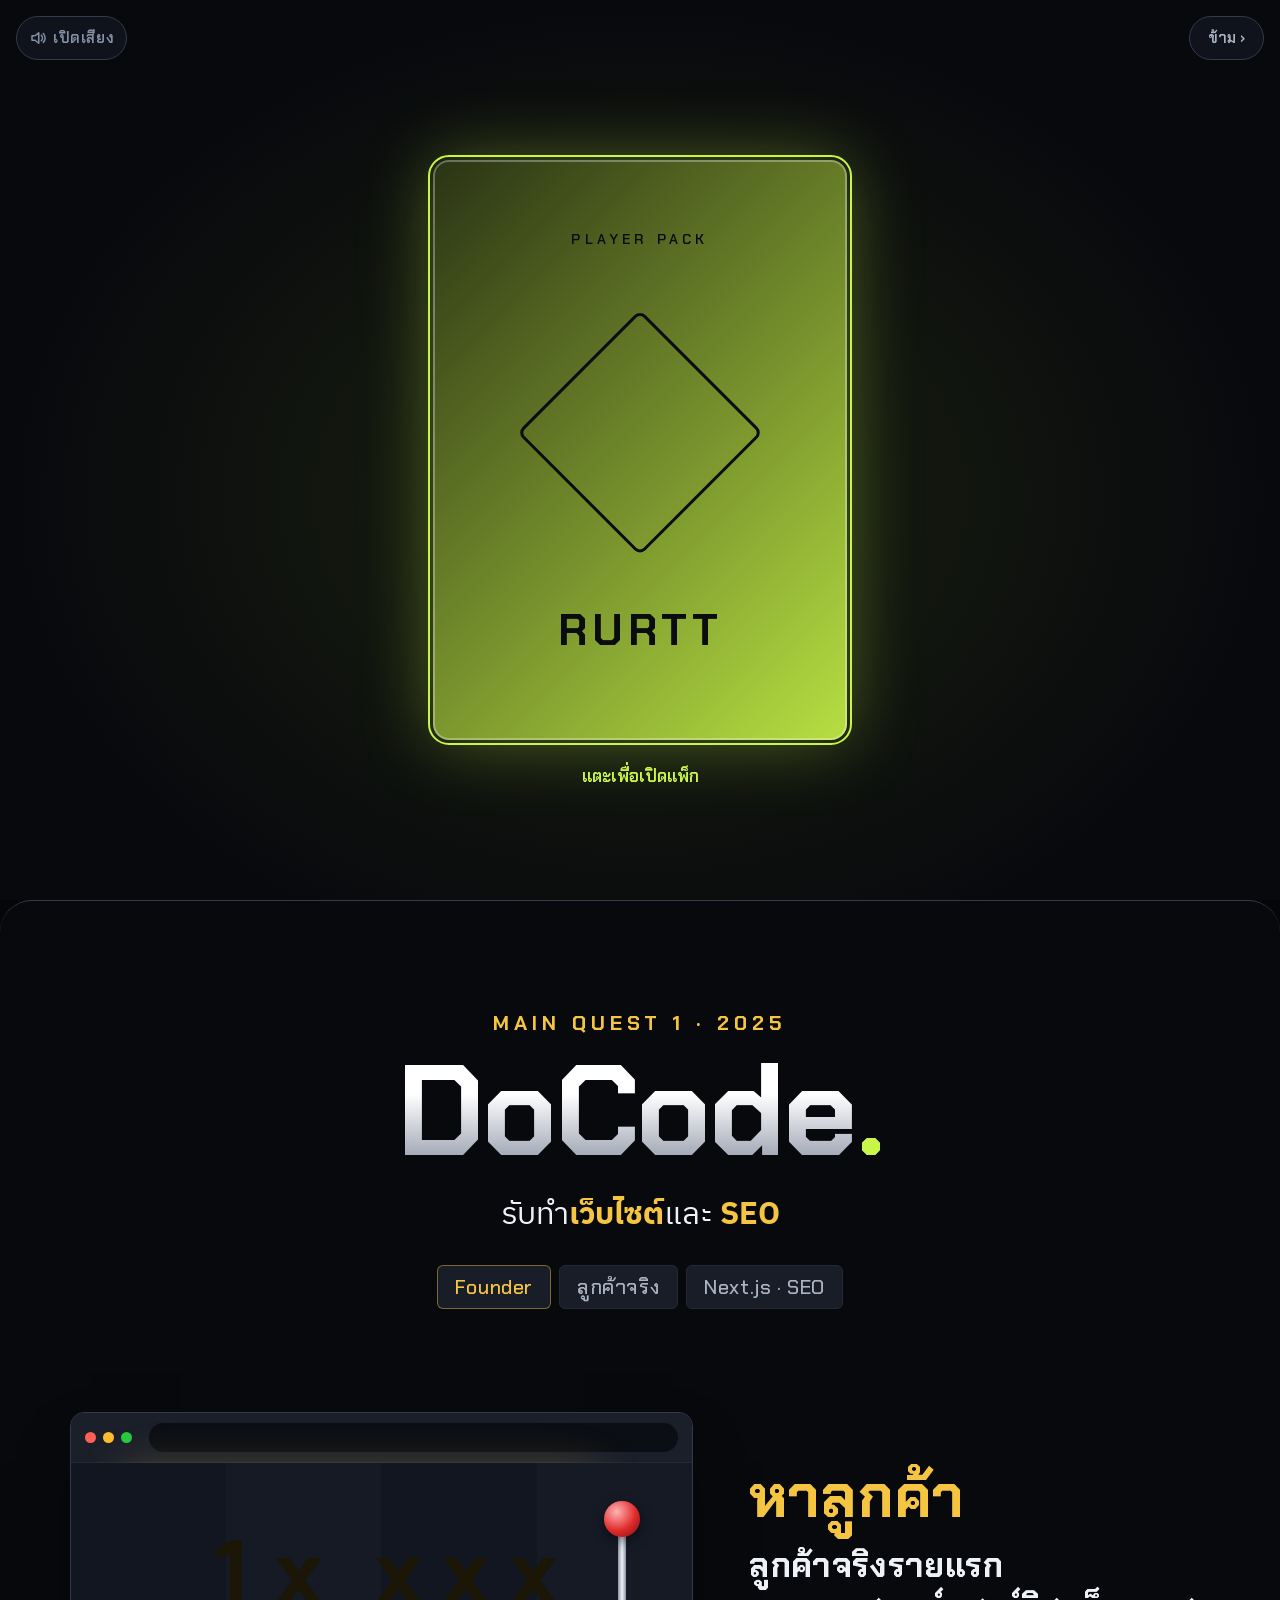
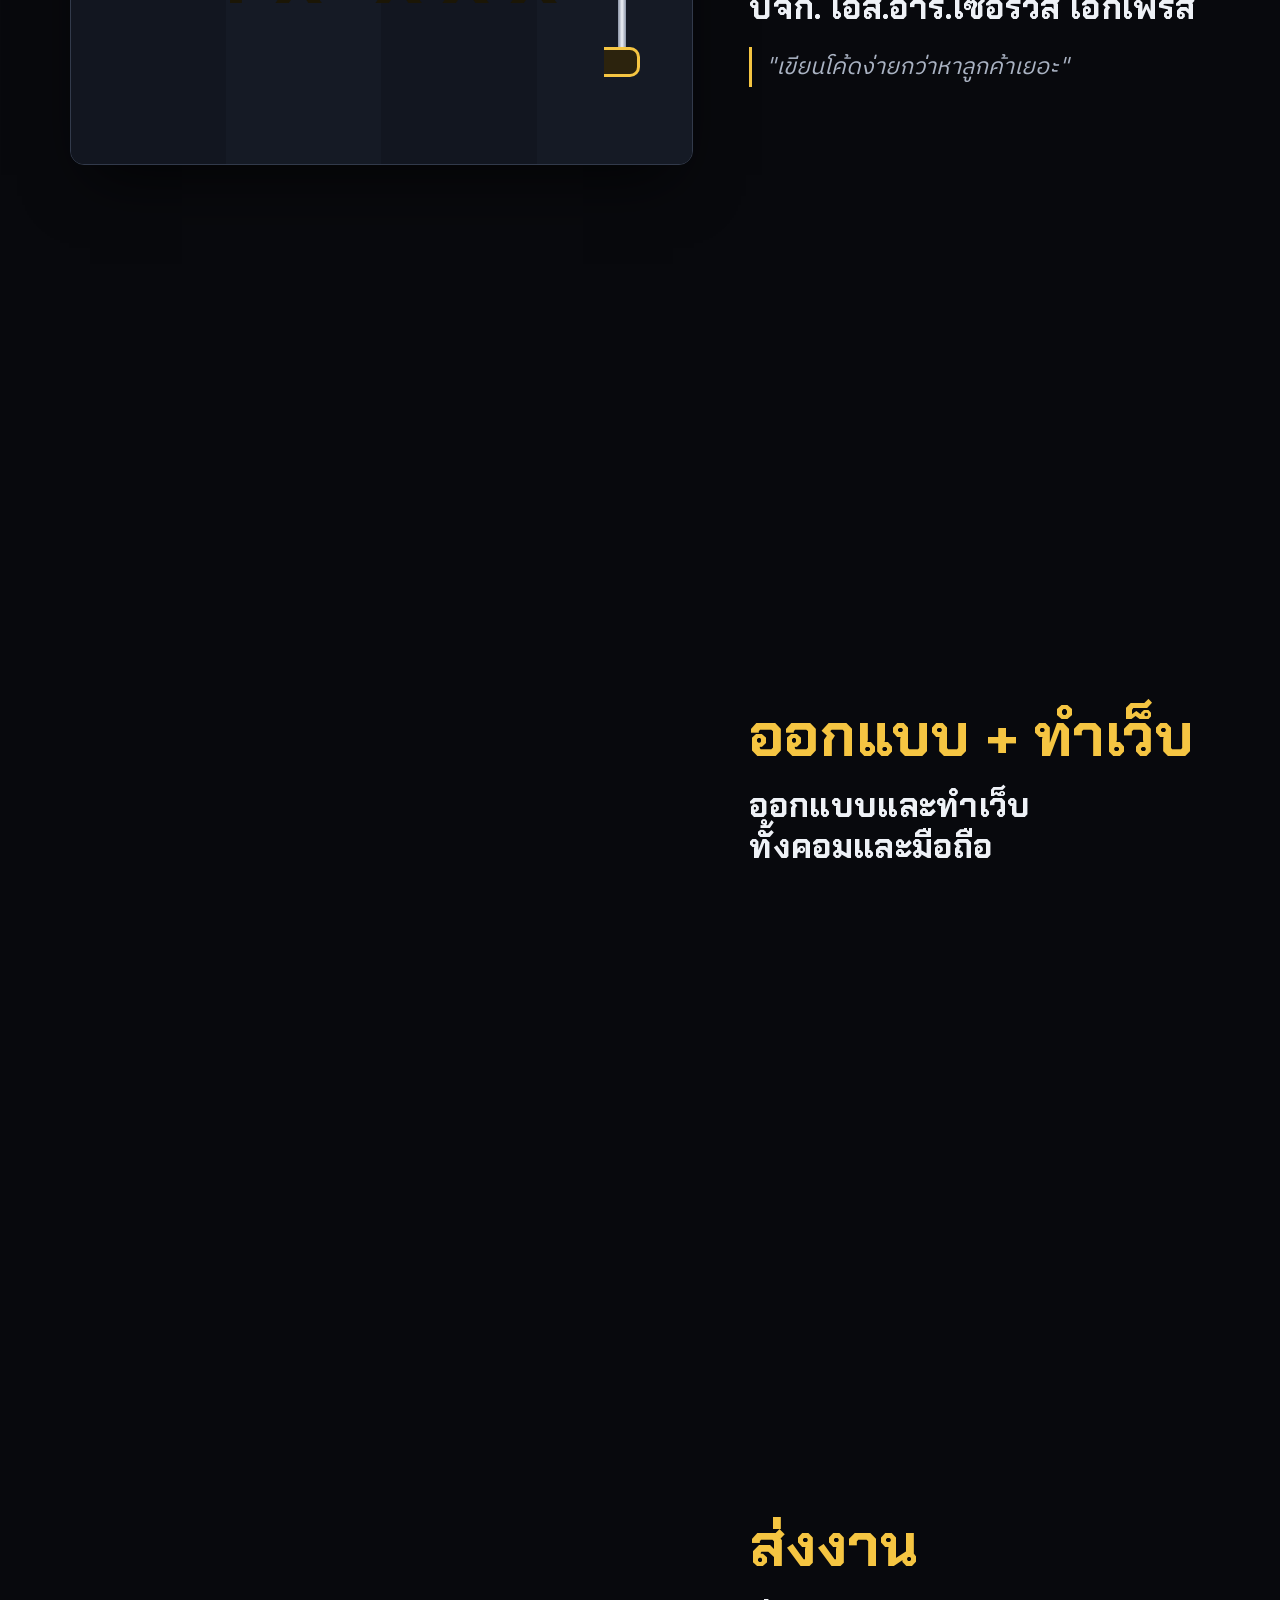
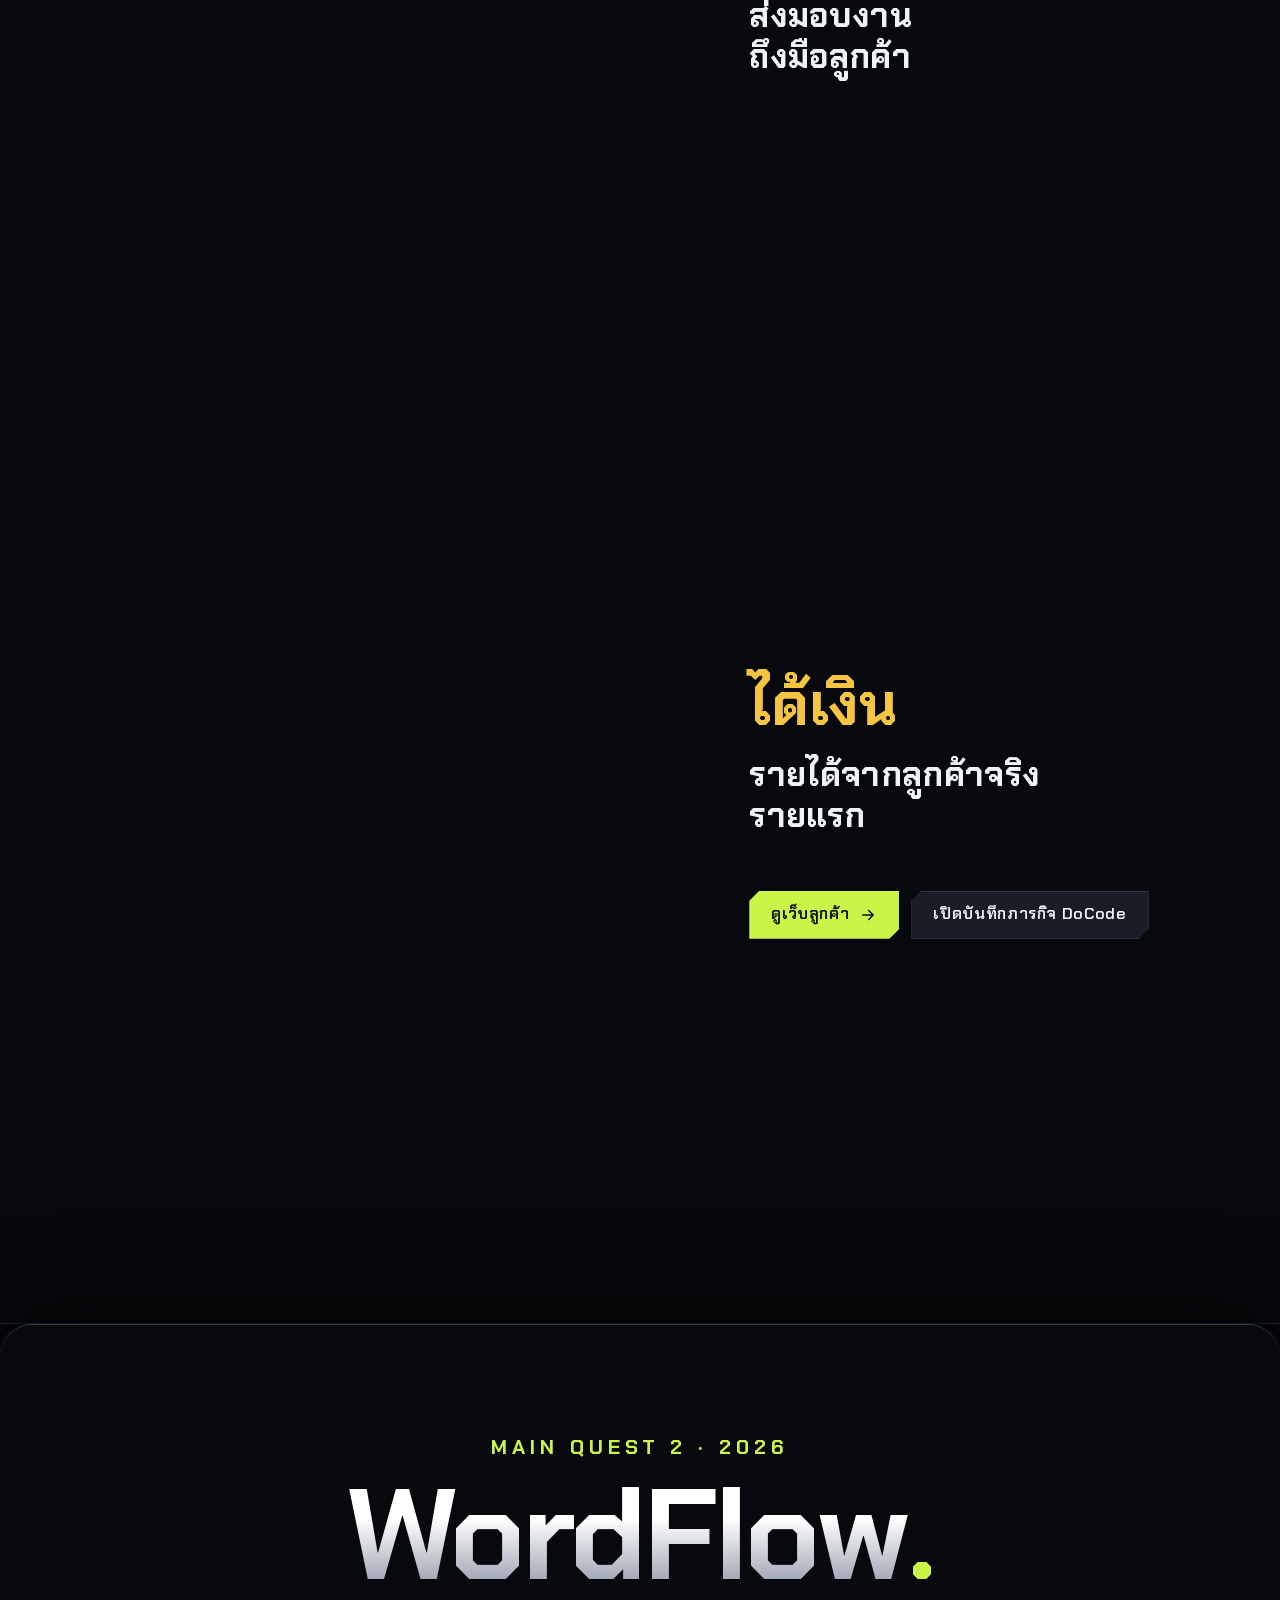
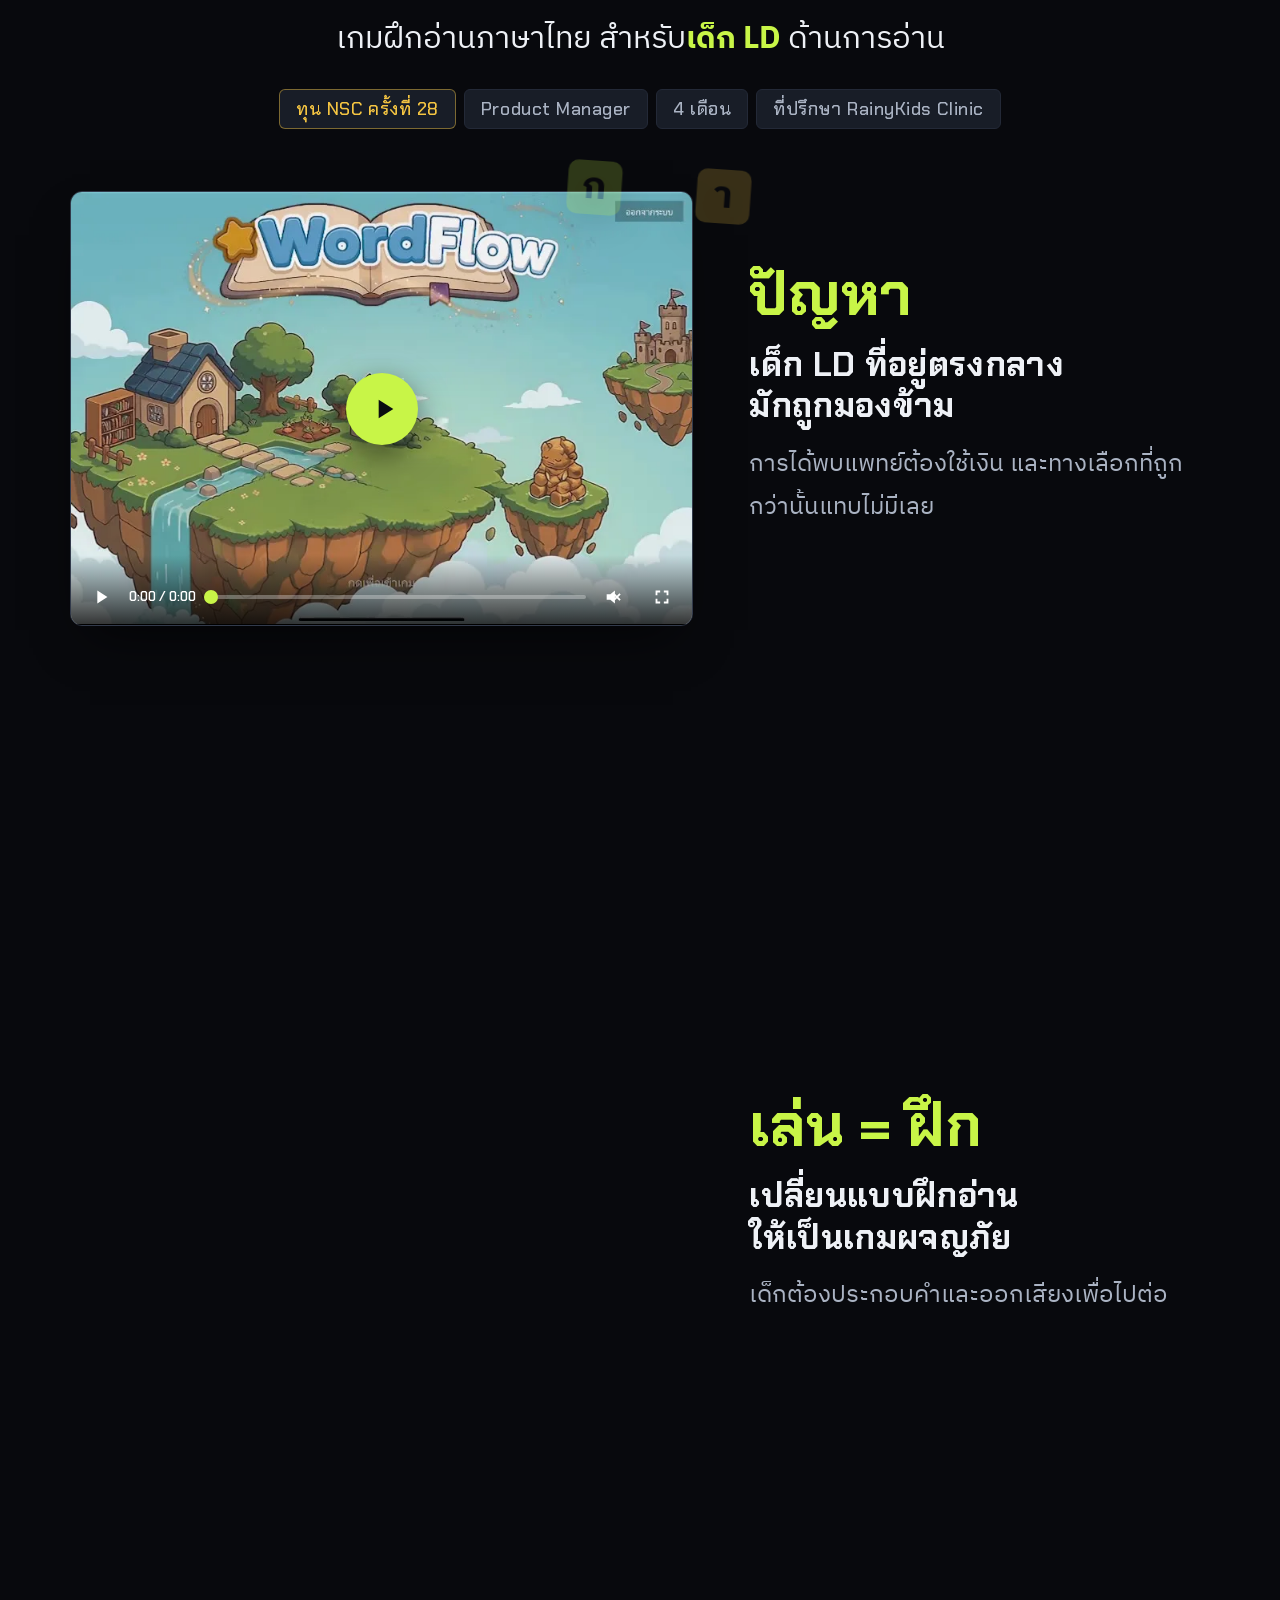
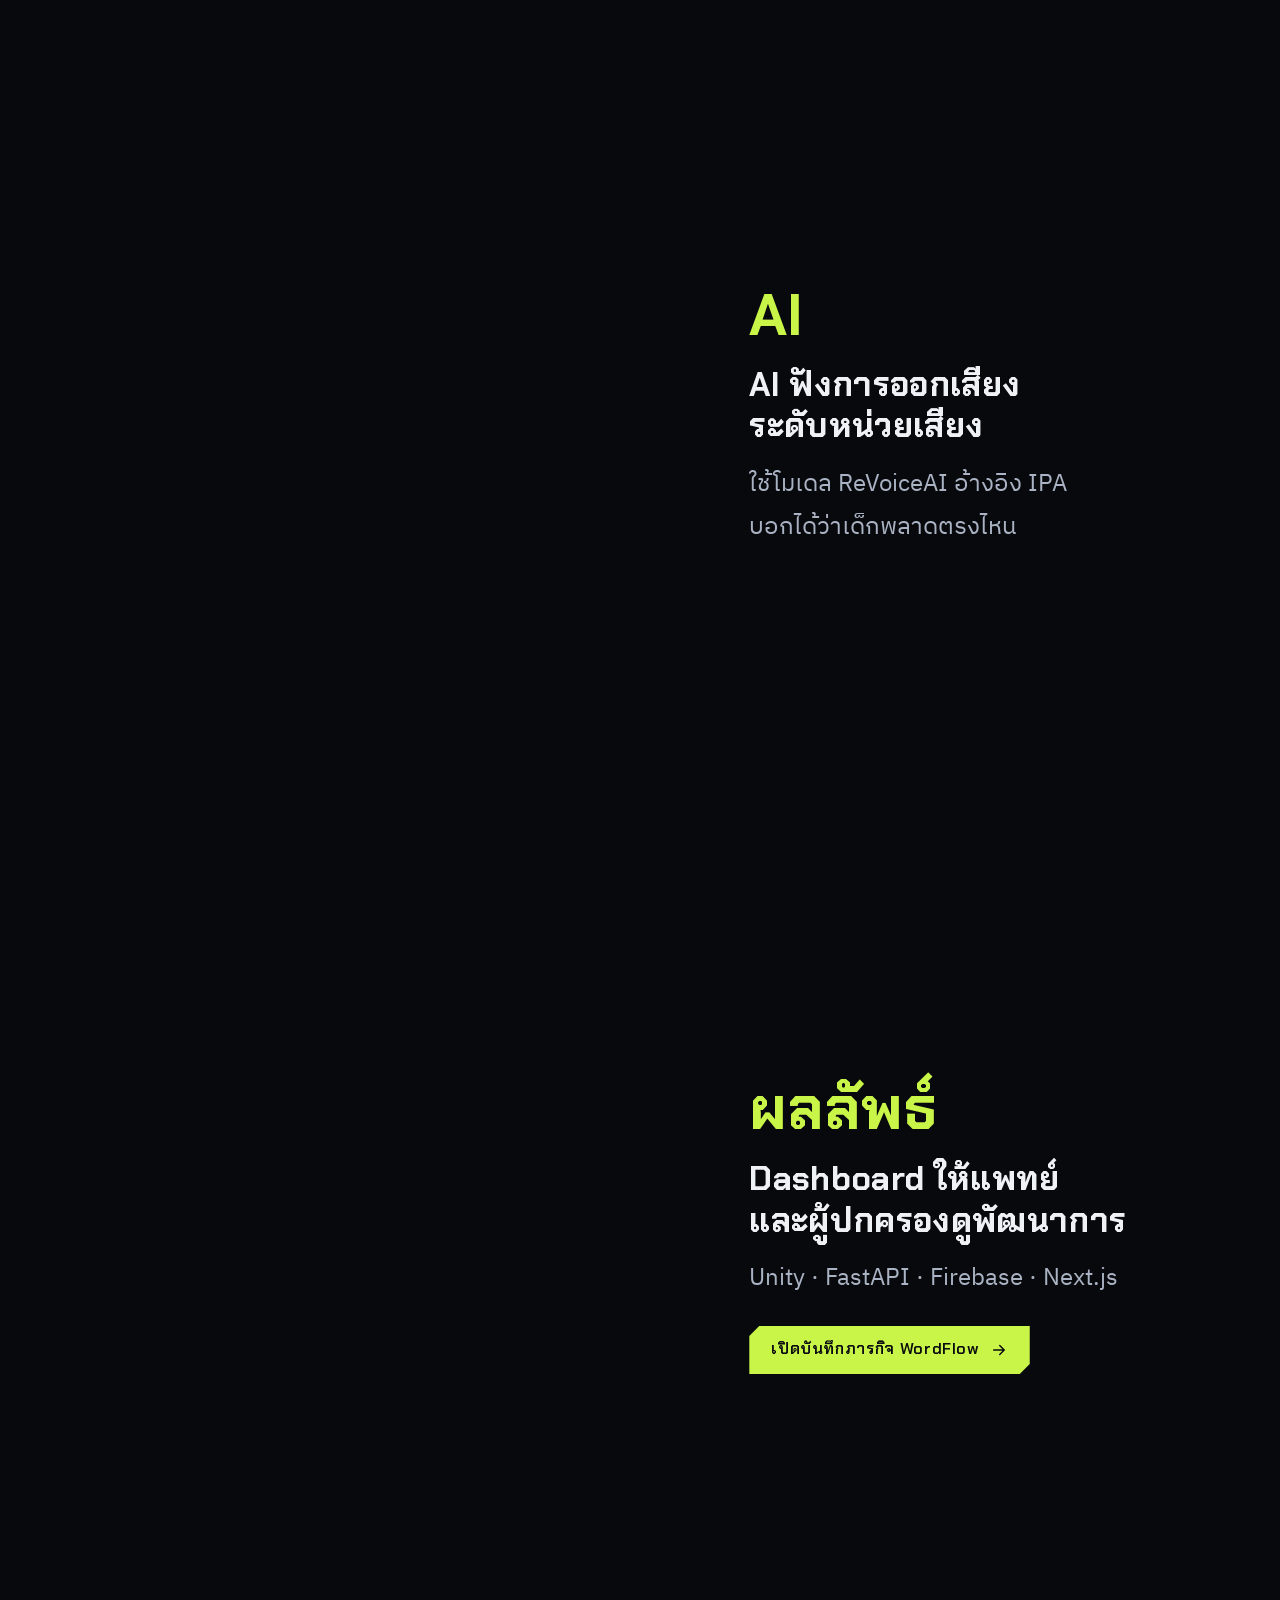
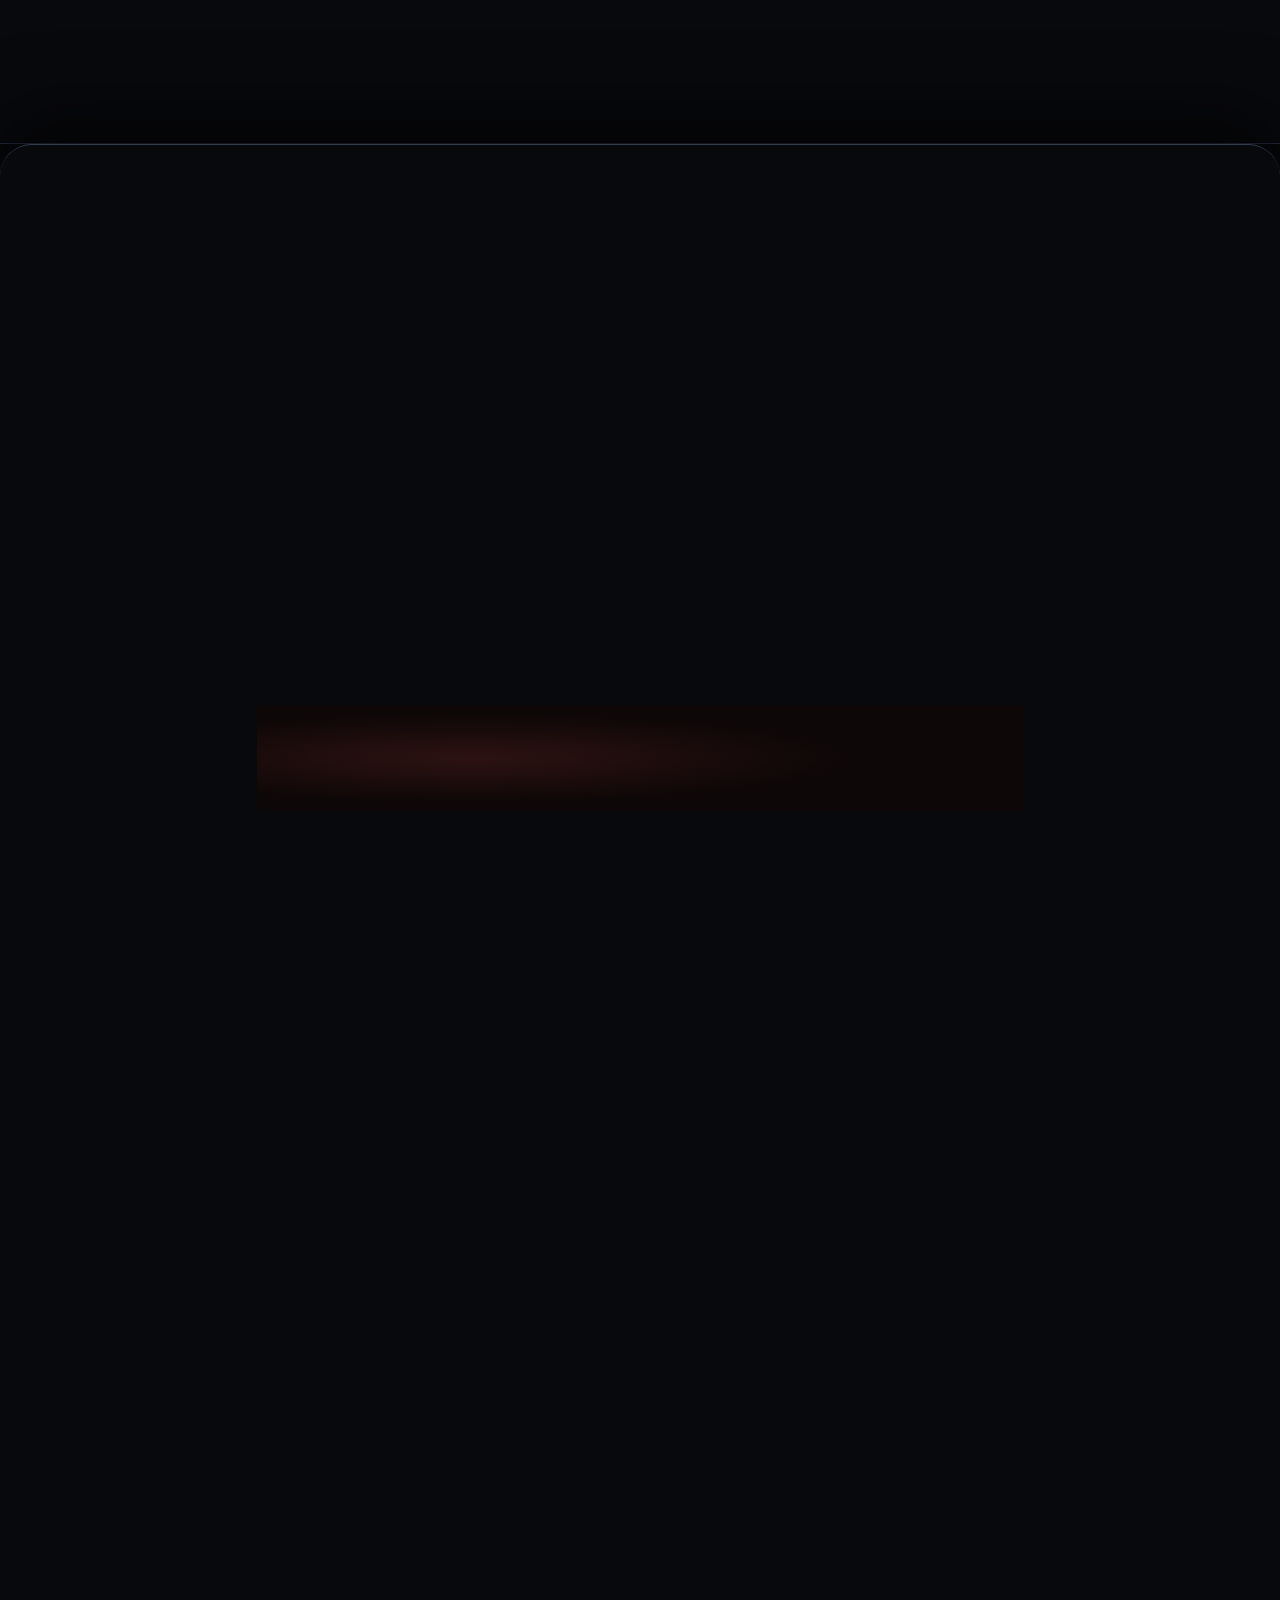
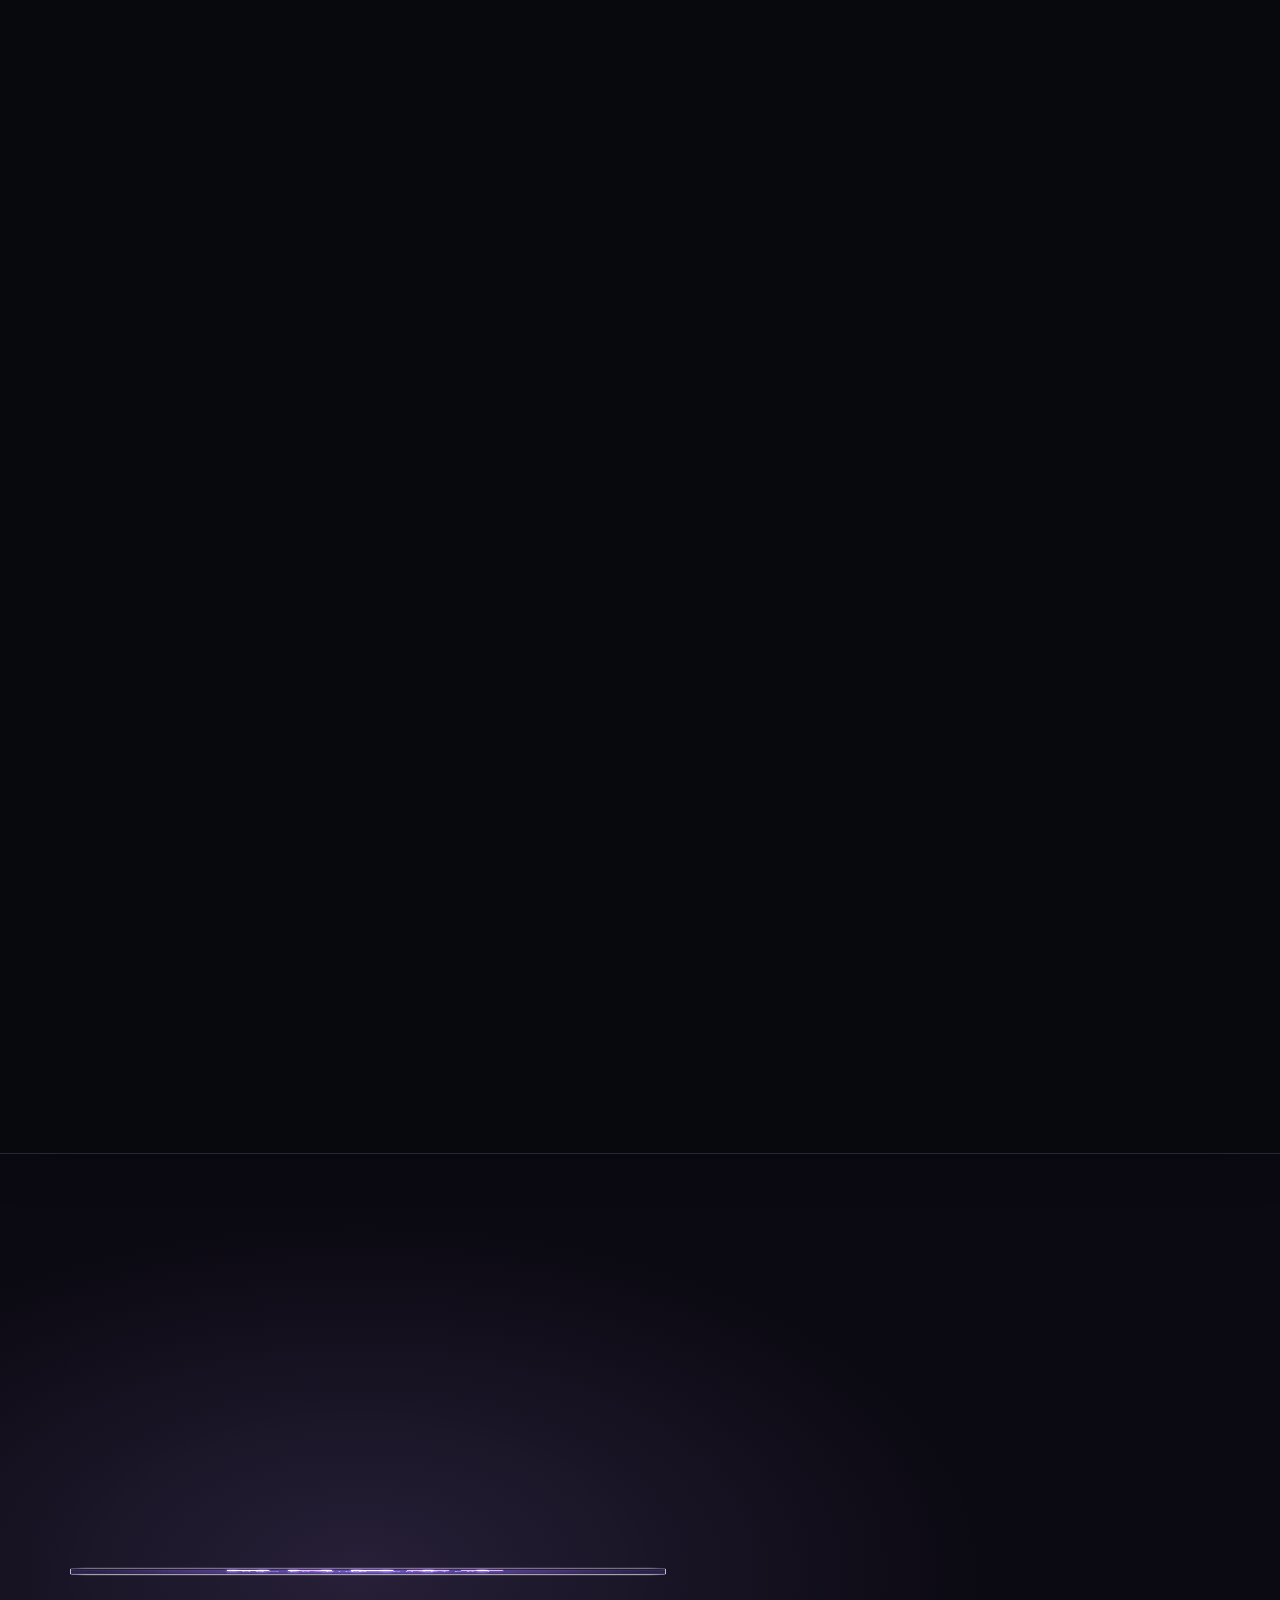
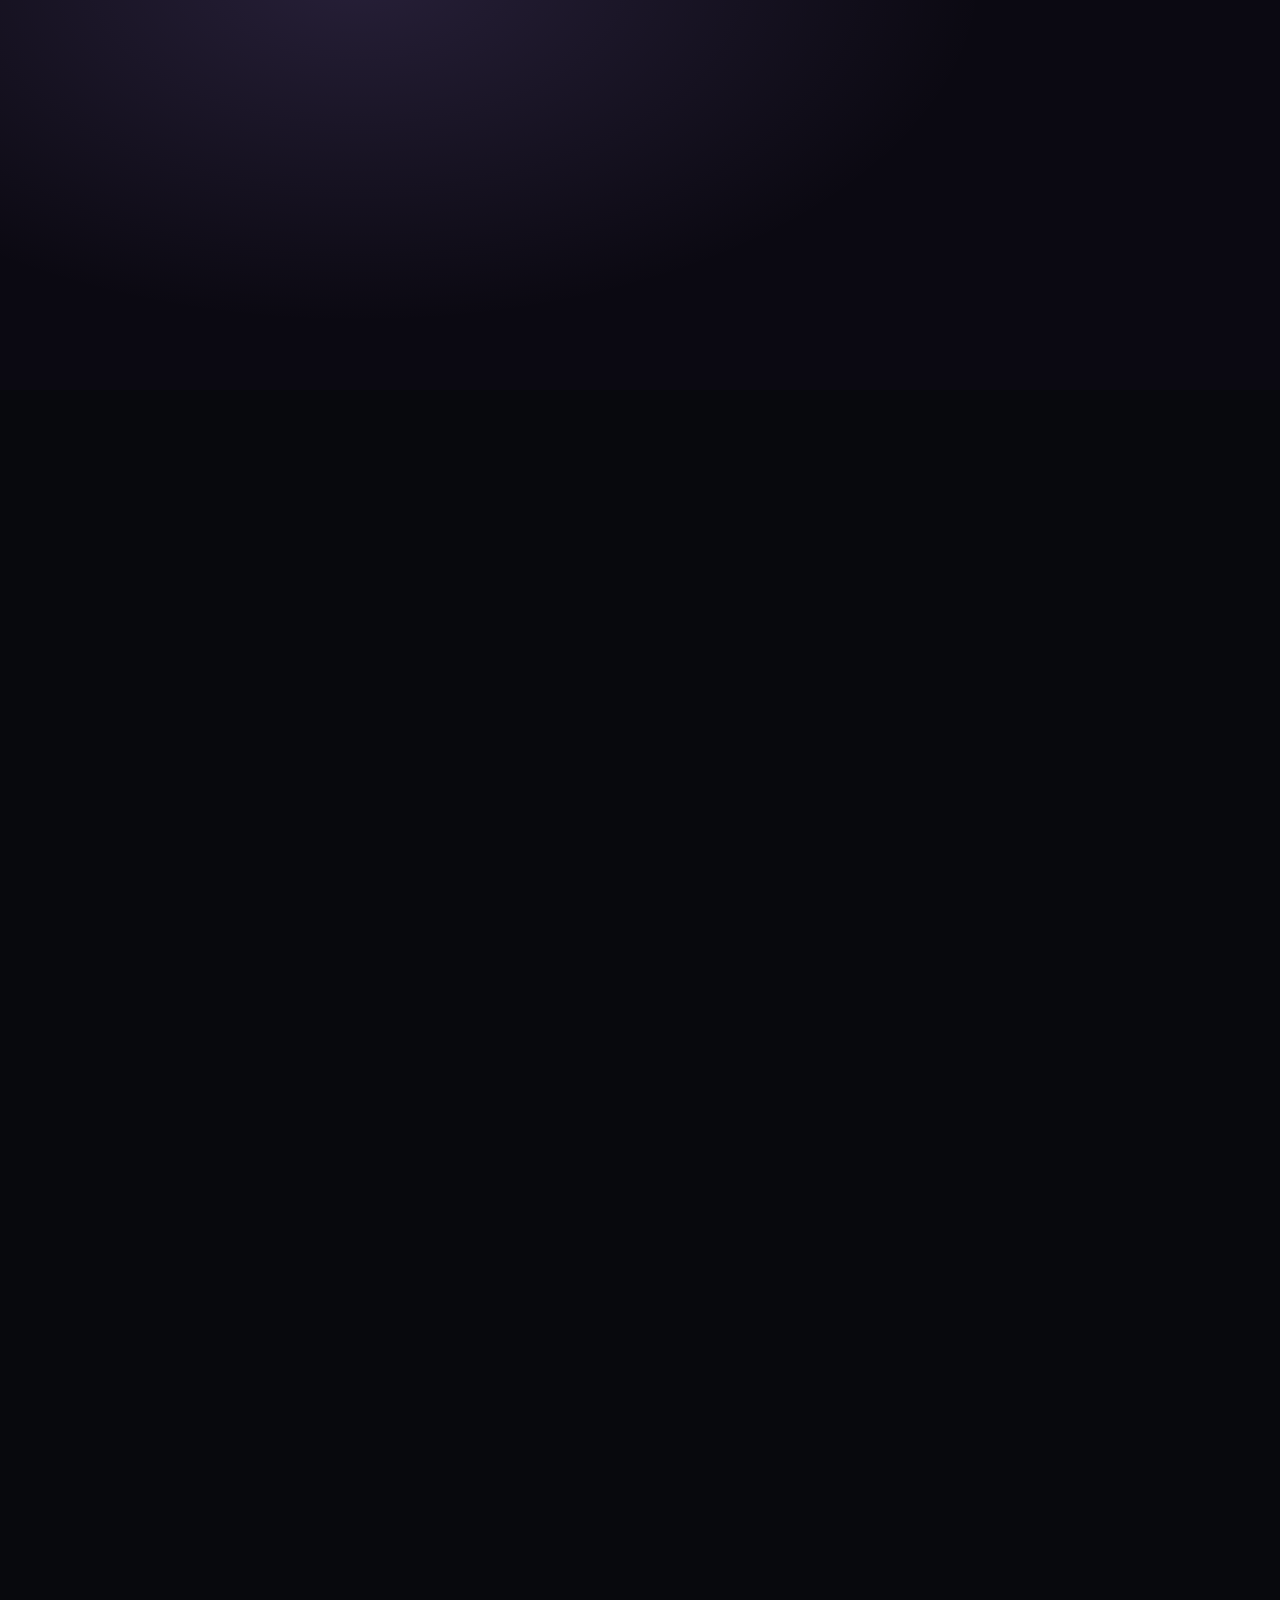
==== commit 7e5af0c9: "Chapters: one pinned stage, each chapter enters its own way (CRT off, push, iris, cyan scan) Co-Auth" ====
--- a/index.html
+++ b/index.html
@@ -213,7 +213,7 @@
     </section>
 
     <!-- STORY WORLDS: each chapter is a scroll scene (.scene): wide screens pin .stage and scrub --p 0-1; [data-at] parts switch on (.on) past that point. See main.js "scroll scenes". -->
-    <div class="htrack" data-dir="1"><div class="hstage"><div class="hin">
+    <div class="htrack"><div class="hstage"><div class="hin">
     <!-- CH.1 GAMER: CRT screen powers on > loading bar fills > PRESS START > the ROV photo is the game -->
     <section class="chapter scene pin w-gamer" id="ch1" aria-labelledby="ch1-title" style="--len:230">
       <div class="stage">
@@ -234,7 +234,7 @@
     </section>
 
     <!-- CH.2 THE FALL: robot boot log streams the real failures > battery blows (shake) > GAME OVER / CONTINUE? countdown -->
-    <section class="chapter scene pin w-fall" id="ch2" aria-labelledby="ch2-title" style="--len:280">
+    <section class="chapter scene pin w-fall" data-tx="crt" id="ch2" aria-labelledby="ch2-title" style="--len:280">
       <div class="stage">
         <div class="container ch-grid">
           <figure class="ch-media term">
@@ -259,7 +259,7 @@
     </section>
 
     <!-- CH.3 TURNING POINT: CONTINUE pressed > C++ types itself > judge says Wrong Answer twice, then Accepted > photo in colour, quote writes in -->
-    <section class="chapter scene pin w-posn" id="ch3" aria-labelledby="ch3-title" style="--len:280">
+    <section class="chapter scene pin w-posn" data-tx="pan" id="ch3" aria-labelledby="ch3-title" style="--len:280">
       <div class="stage">
         <div class="container ch-grid">
           <figure class="ch-media ide">
@@ -291,11 +291,8 @@
       </div>
     </section>
 
-    </div></div></div>
-
-    <div class="htrack" data-dir="-1"><div class="hstage"><div class="hin">
     <!-- CH.4 COMEBACK: USB cable rises into an old phone > it boots into the ZeiTop macropad > gold medal drops > team + certificate -->
-    <section class="chapter scene pin w-gold" id="ch4" aria-labelledby="ch4-title" style="--len:260">
+    <section class="chapter scene pin w-gold" data-tx="iris" id="ch4" aria-labelledby="ch4-title" style="--len:260">
       <div class="stage">
         <div class="container ch-grid rev">
           <figure class="ch-media zt">
@@ -317,7 +314,7 @@
     </section>
 
     <!-- CH.5 NOW: 7-day prep counter D-7 > D-0 > flag decrypts > photo scan > rank 8 glitches in -->
-    <section class="chapter scene pin w-cyber" id="ch5" aria-labelledby="ch5n-title" style="--len:250">
+    <section class="chapter scene pin w-cyber" data-tx="scan" id="ch5" aria-labelledby="ch5n-title" style="--len:250">
       <div class="stage">
         <div class="container ch-grid">
           <figure class="ch-media ctf">
--- a/styles.css
+++ b/styles.css
@@ -1031,13 +1031,31 @@
 .gm-press .dots::after { content: ""; animation: dots 1.2s steps(1) infinite; }
 @keyframes dots { 0% { content: ""; } 25% { content: "."; } 50% { content: ".."; } 75% { content: "..."; } }
 
-/* sideways tracks: chapters sit in a row and vertical scroll pans it (main.js sets --th = scroll length, --shift = panel index) */
+/* chapter track: Ch.1-5 stack in one pinned stage; between two chapters the next one enters its own way (data-tx on it):
+   crt = old screen switches off, pan = pushed in from the right, iris = circle opens, scan = cyan line wipes down.
+   main.js sets --th (scroll length), .cur/.nxt, --out/--in (0-1) and data-leave on the outgoing chapter */
+:where(.hin > .scene) { background-color: var(--bg); }
 @media (min-width: 861px) and (min-height: 700px) and (prefers-reduced-motion: no-preference) {
   .js .htrack { height: calc(var(--th, 0svh) + 100svh - 64px); }
   .js .hstage { position: sticky; top: 64px; height: calc(100svh - 64px); overflow: hidden; }
-  .js .hin { display: flex; height: 100%; transform: translateX(calc(var(--shift, 0) * -100%)); }
-  .js .htrack[data-dir="-1"] .hin { flex-direction: row-reverse; transform: translateX(calc(var(--shift, 0) * 100%)); }
-  .js .htrack .scene.pin { flex: 0 0 100%; height: 100%; border-bottom: 0; }
+  .js .hin { display: grid; height: 100%; }
+  .js .htrack .scene.pin { grid-area: 1 / 1; height: 100%; border-bottom: 0; position: relative; --in: 0; --out: 0; }
+  .js .htrack .scene.pin:not(.cur):not(.nxt) { visibility: hidden; }
+  .js .htrack .scene.cur { z-index: 1; }
+  .js .htrack .scene.nxt { z-index: 2; }
+  /* crt: outgoing squashes to a bright line, then a dot; the next chapter fades up behind it */
+  .js .htrack .cur[data-leave="crt"] { z-index: 2; transform: scaleY(max(0.004, 1 - var(--out) * 1.7)) scaleX(clamp(0, 3 - var(--out) * 3.2, 1)); filter: brightness(calc(1 + var(--out) * 4)); }
+  .js .htrack .nxt[data-tx="crt"] { z-index: 1; opacity: clamp(0, var(--in) * 2.4 - 1.4, 1); }
+  /* pan: pushed in from the right */
+  .js .htrack .cur[data-leave="pan"] { transform: translateX(calc(var(--out) * -100%)); }
+  .js .htrack .nxt[data-tx="pan"] { transform: translateX(calc((1 - var(--in)) * 100%)); }
+  /* iris: circle opens from the middle while the old chapter sinks back */
+  .js .htrack .cur[data-leave="iris"] { transform: scale(calc(1 - var(--out) * 0.12)); filter: brightness(calc(1 - var(--out) * 0.6)); }
+  .js .htrack .nxt[data-tx="iris"] { clip-path: circle(calc(var(--in) * 72%) at 50% 50%); }
+  /* scan: a cyan line wipes down, the old chapter jitters like a bad signal */
+  .js .htrack .nxt[data-tx="scan"] { clip-path: inset(0 0 calc((1 - var(--in)) * 100%) 0); }
+  .js .htrack .cur[data-leave="scan"] { transform: translateX(calc(sin(var(--out) * 40rad) * var(--out) * 10px)); }
+  .js .htrack .cur[data-leave="scan"]::after { content: ""; position: absolute; left: 0; right: 0; top: calc(var(--out) * 100%); height: 3px; z-index: 9; background: #3ee8ff; box-shadow: 0 0 24px 4px rgba(62, 232, 255, 0.7); }
   .js .htrack .scene.pin > .stage { position: relative; top: auto; height: 100%; }
 }
 
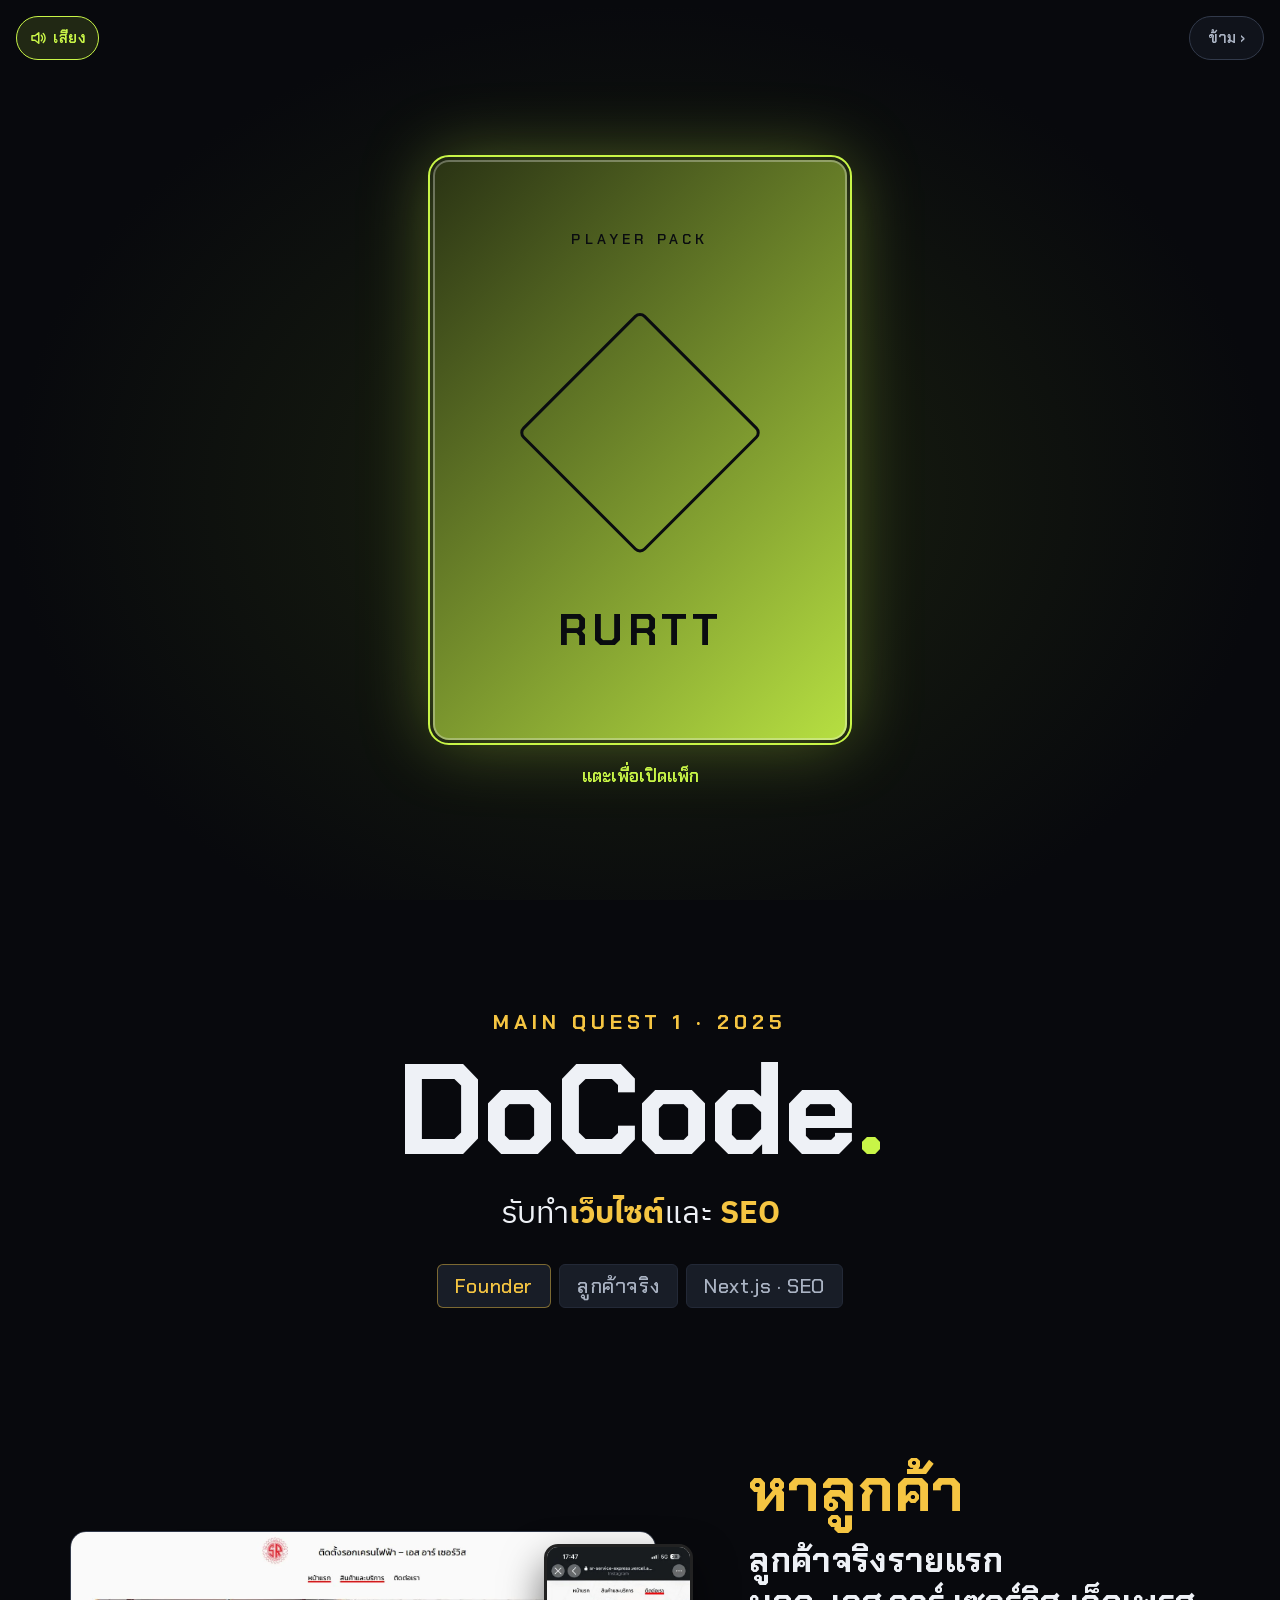
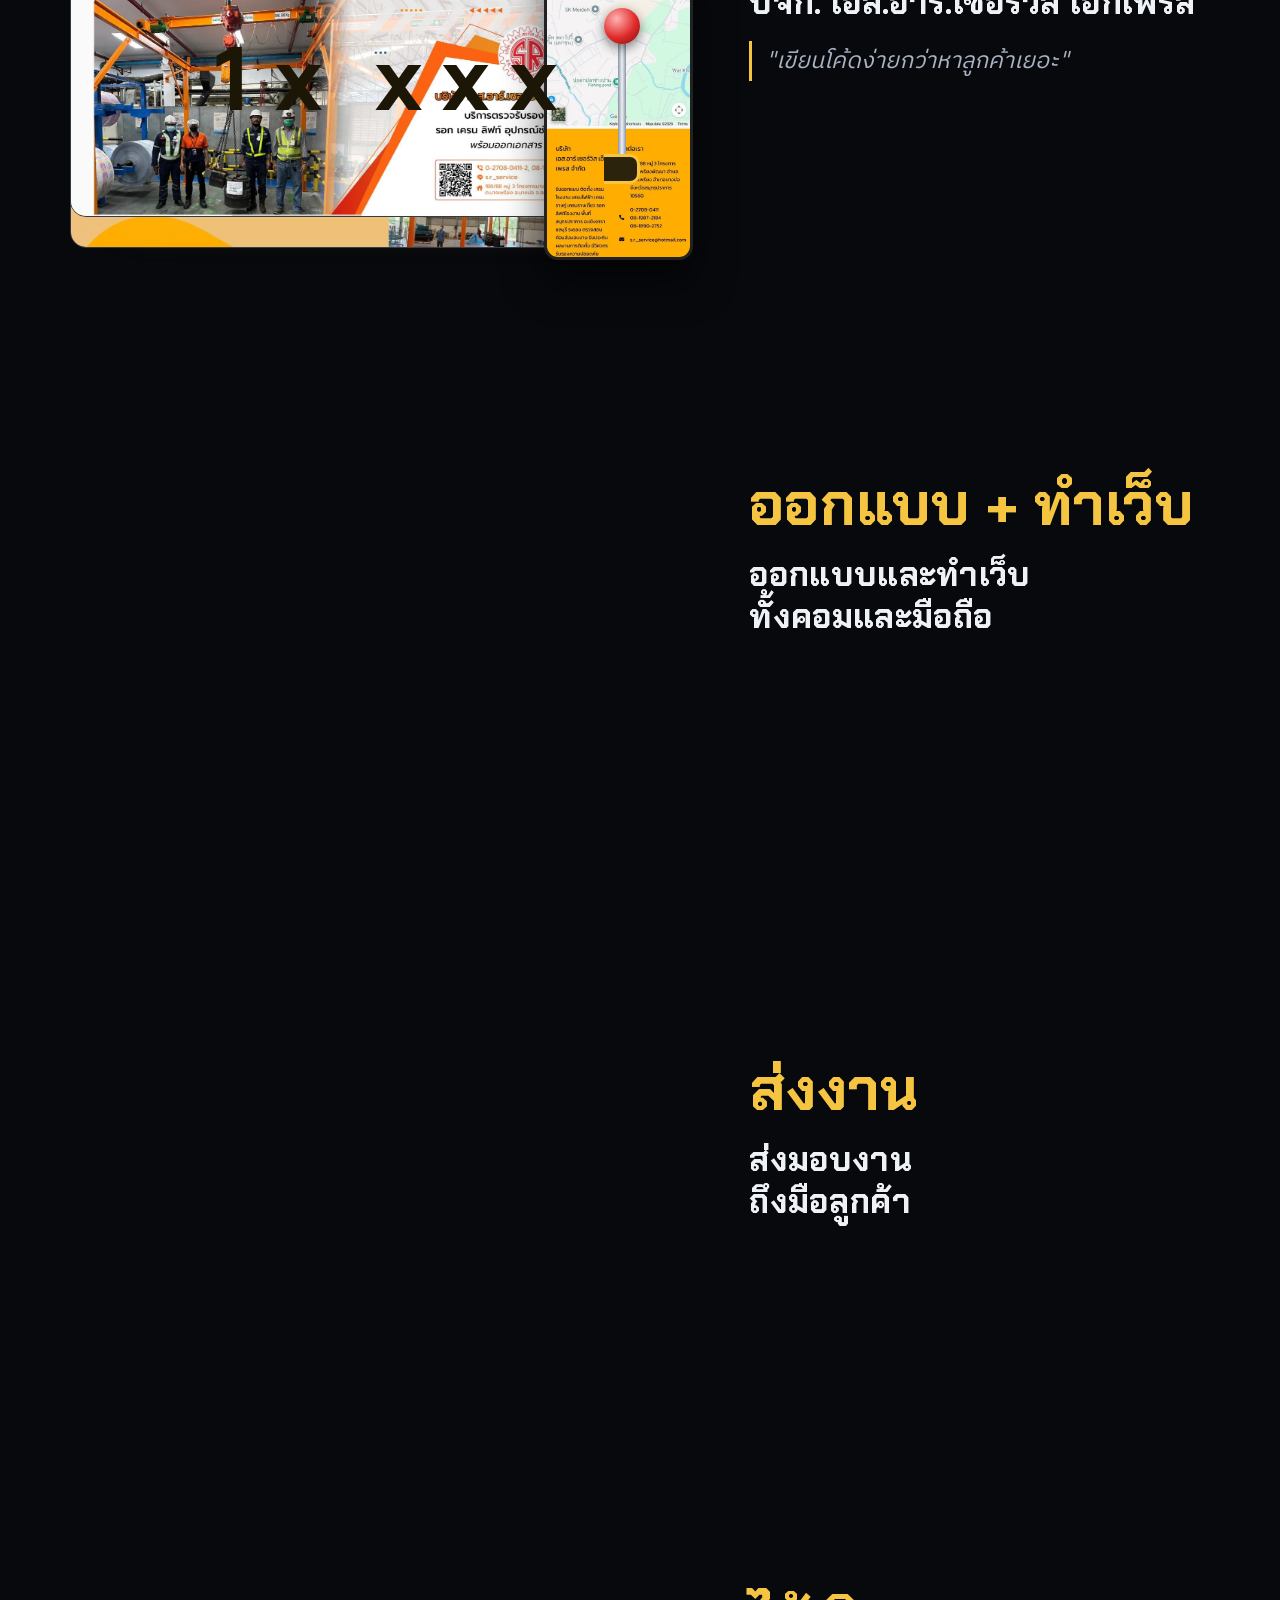
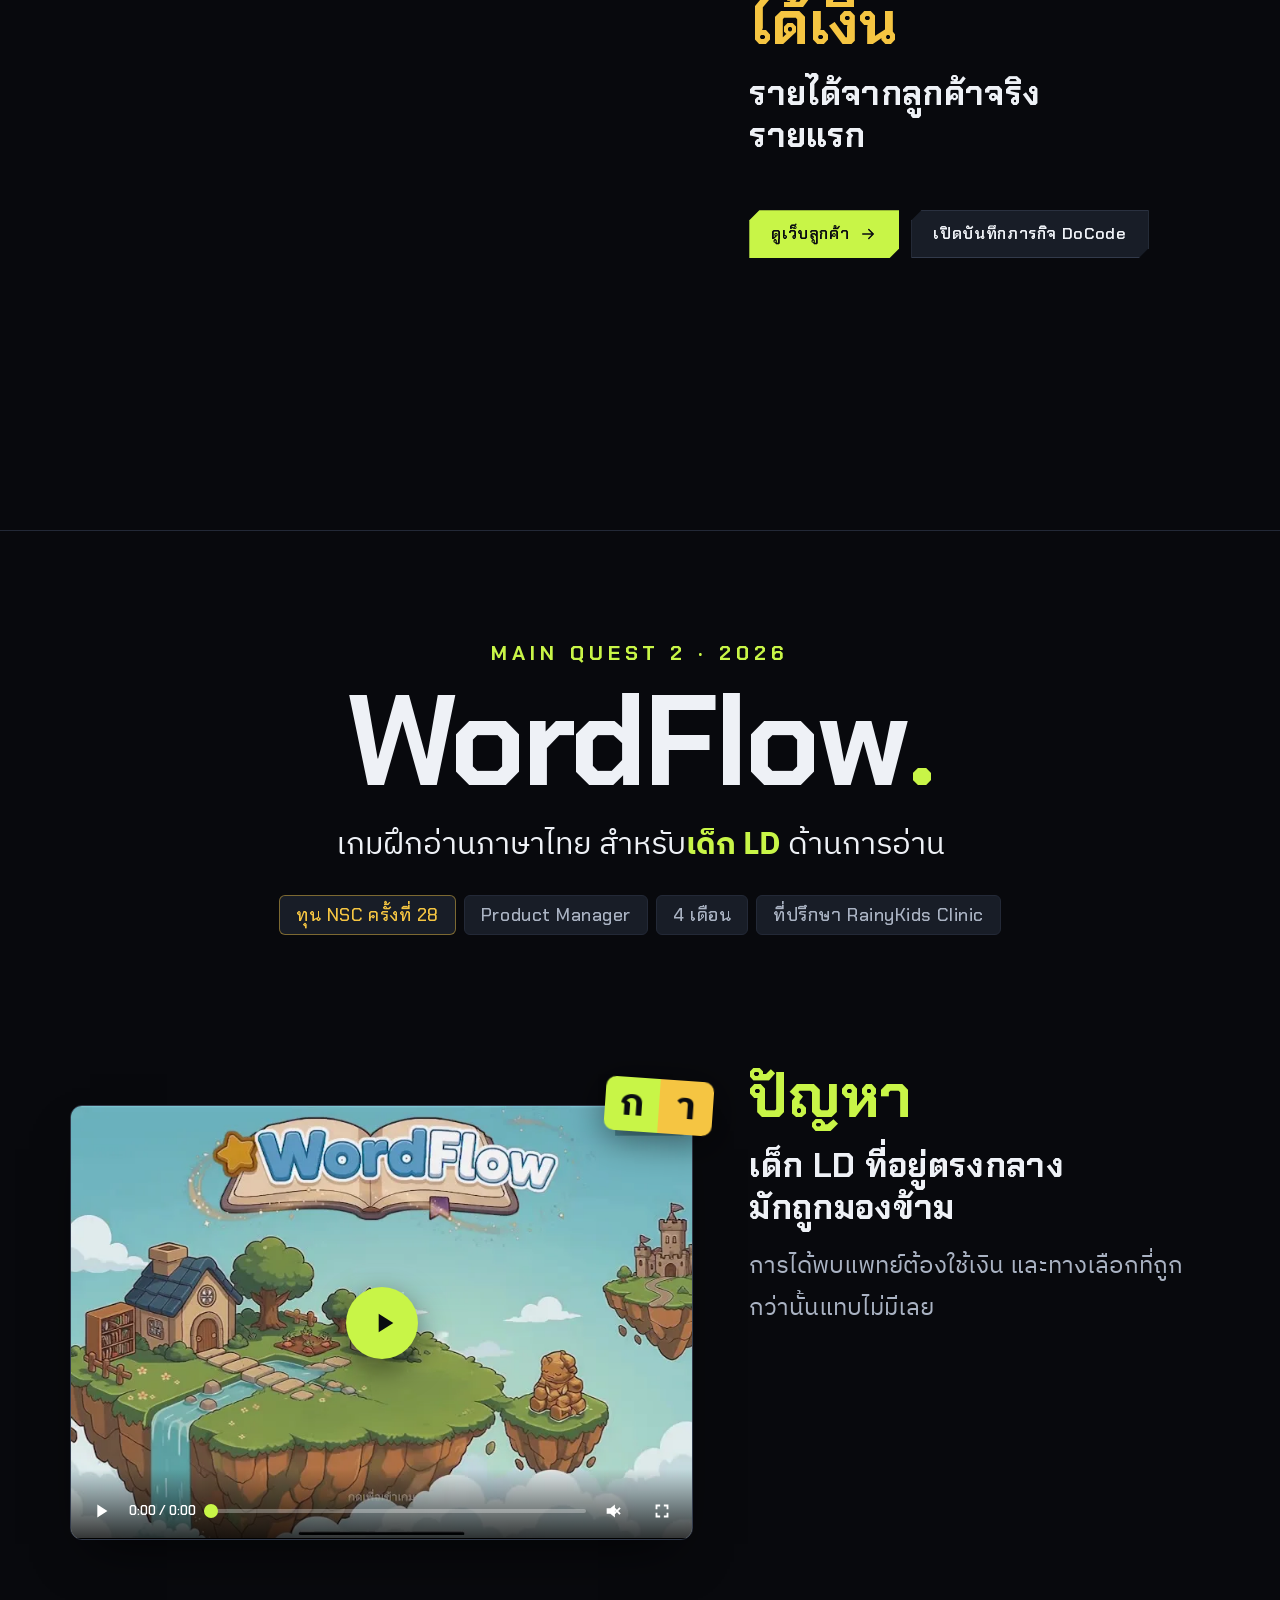
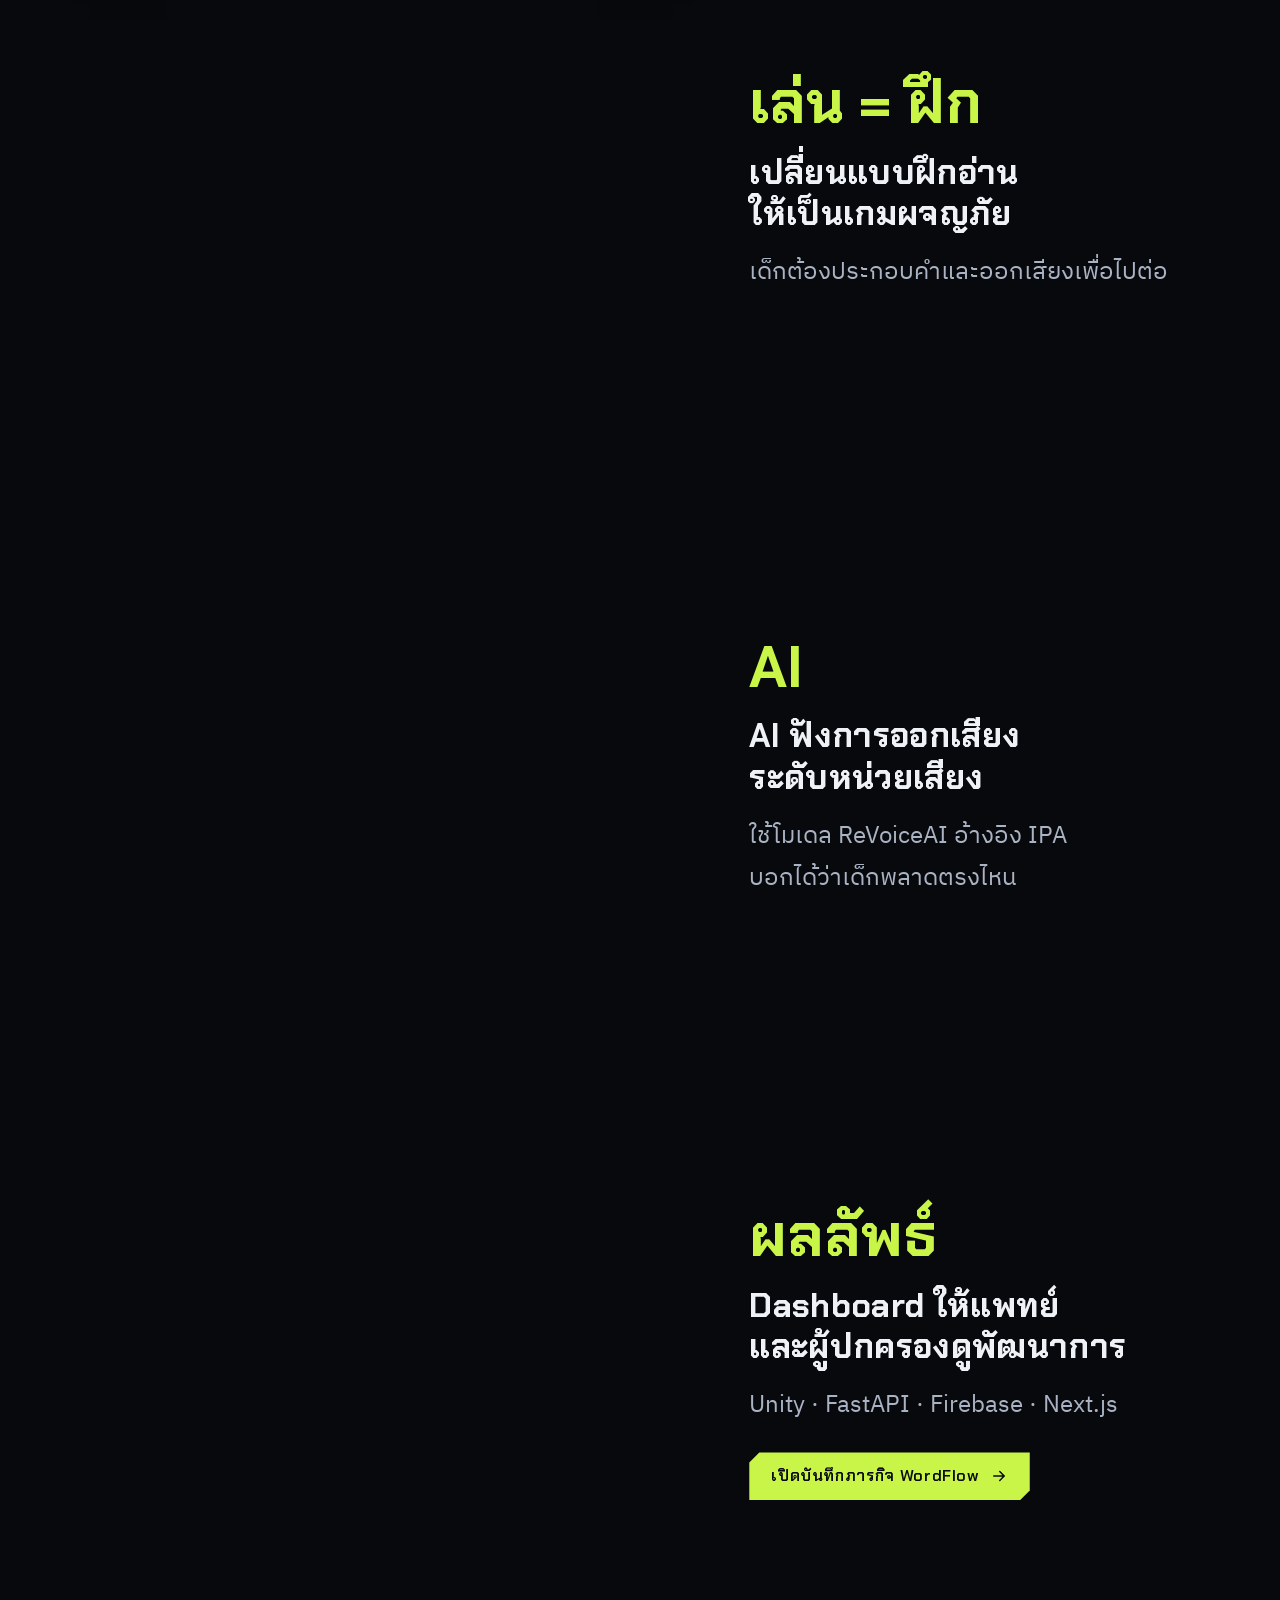
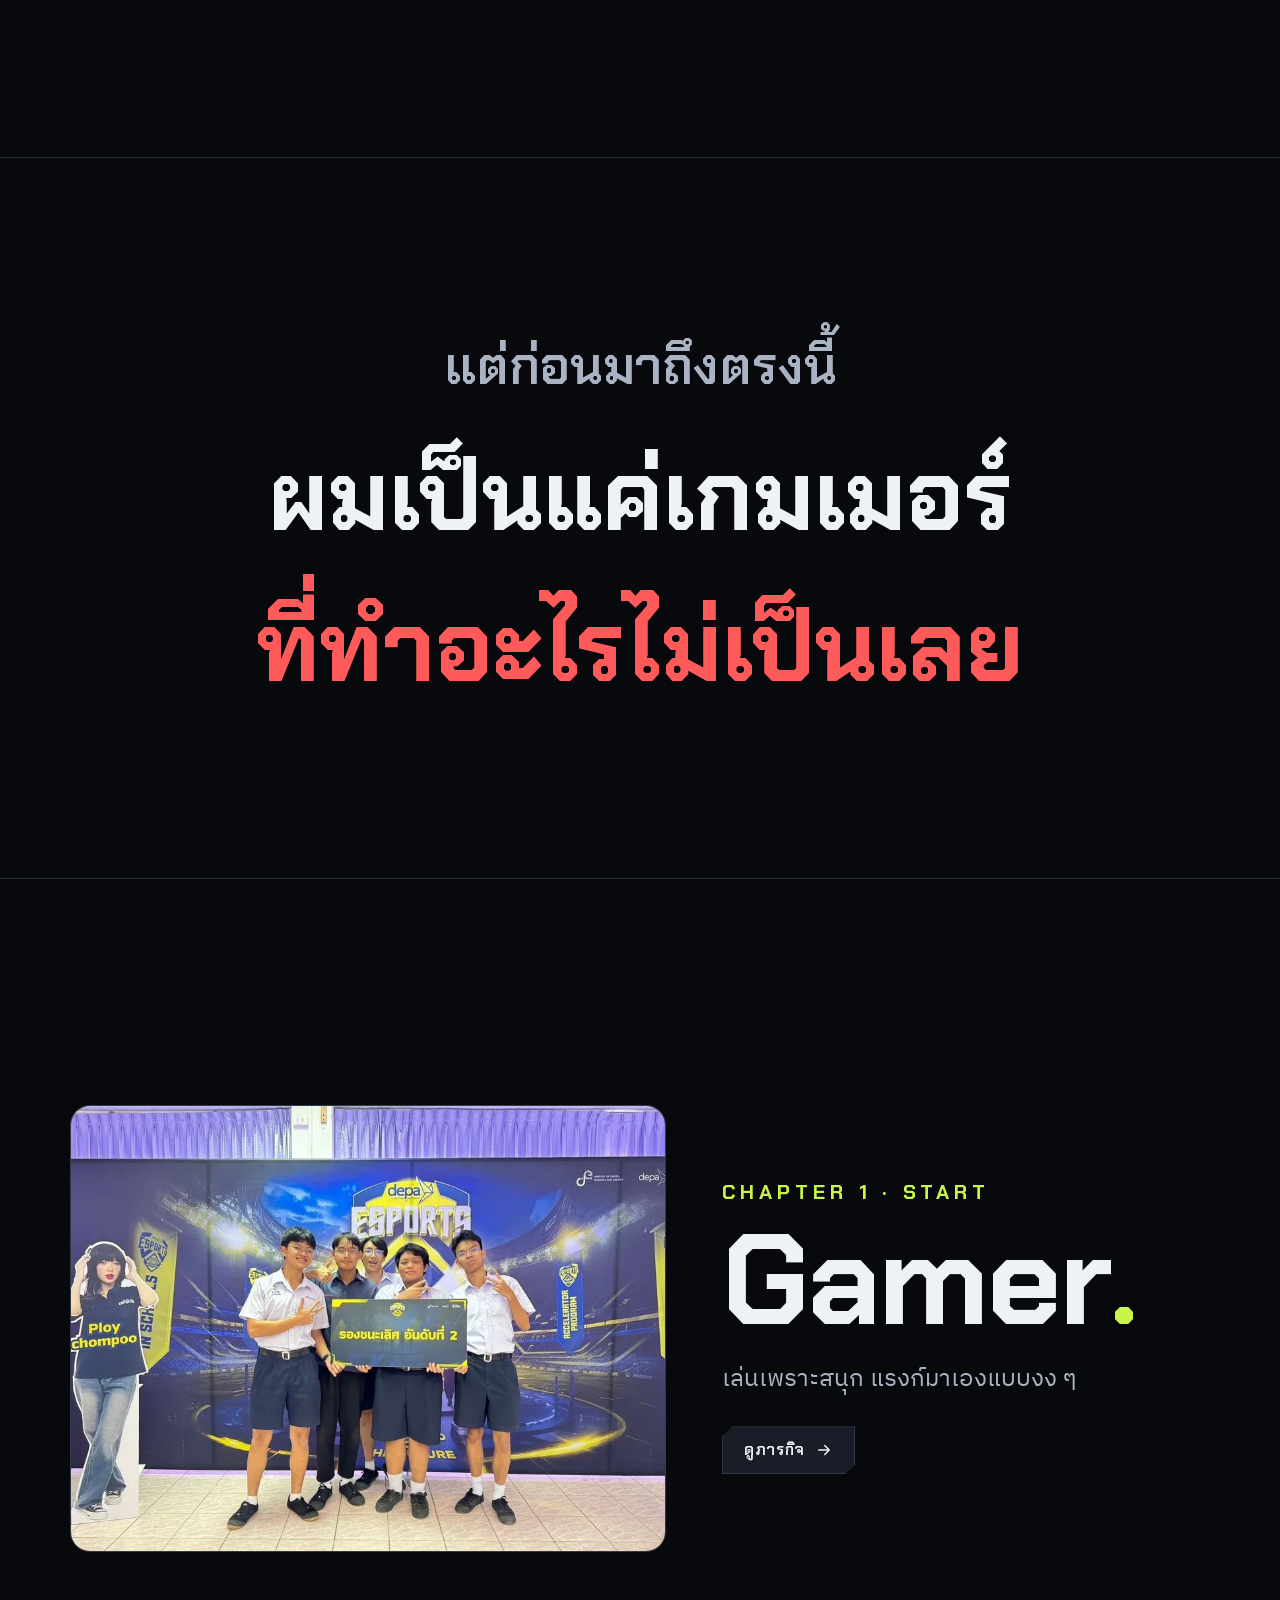
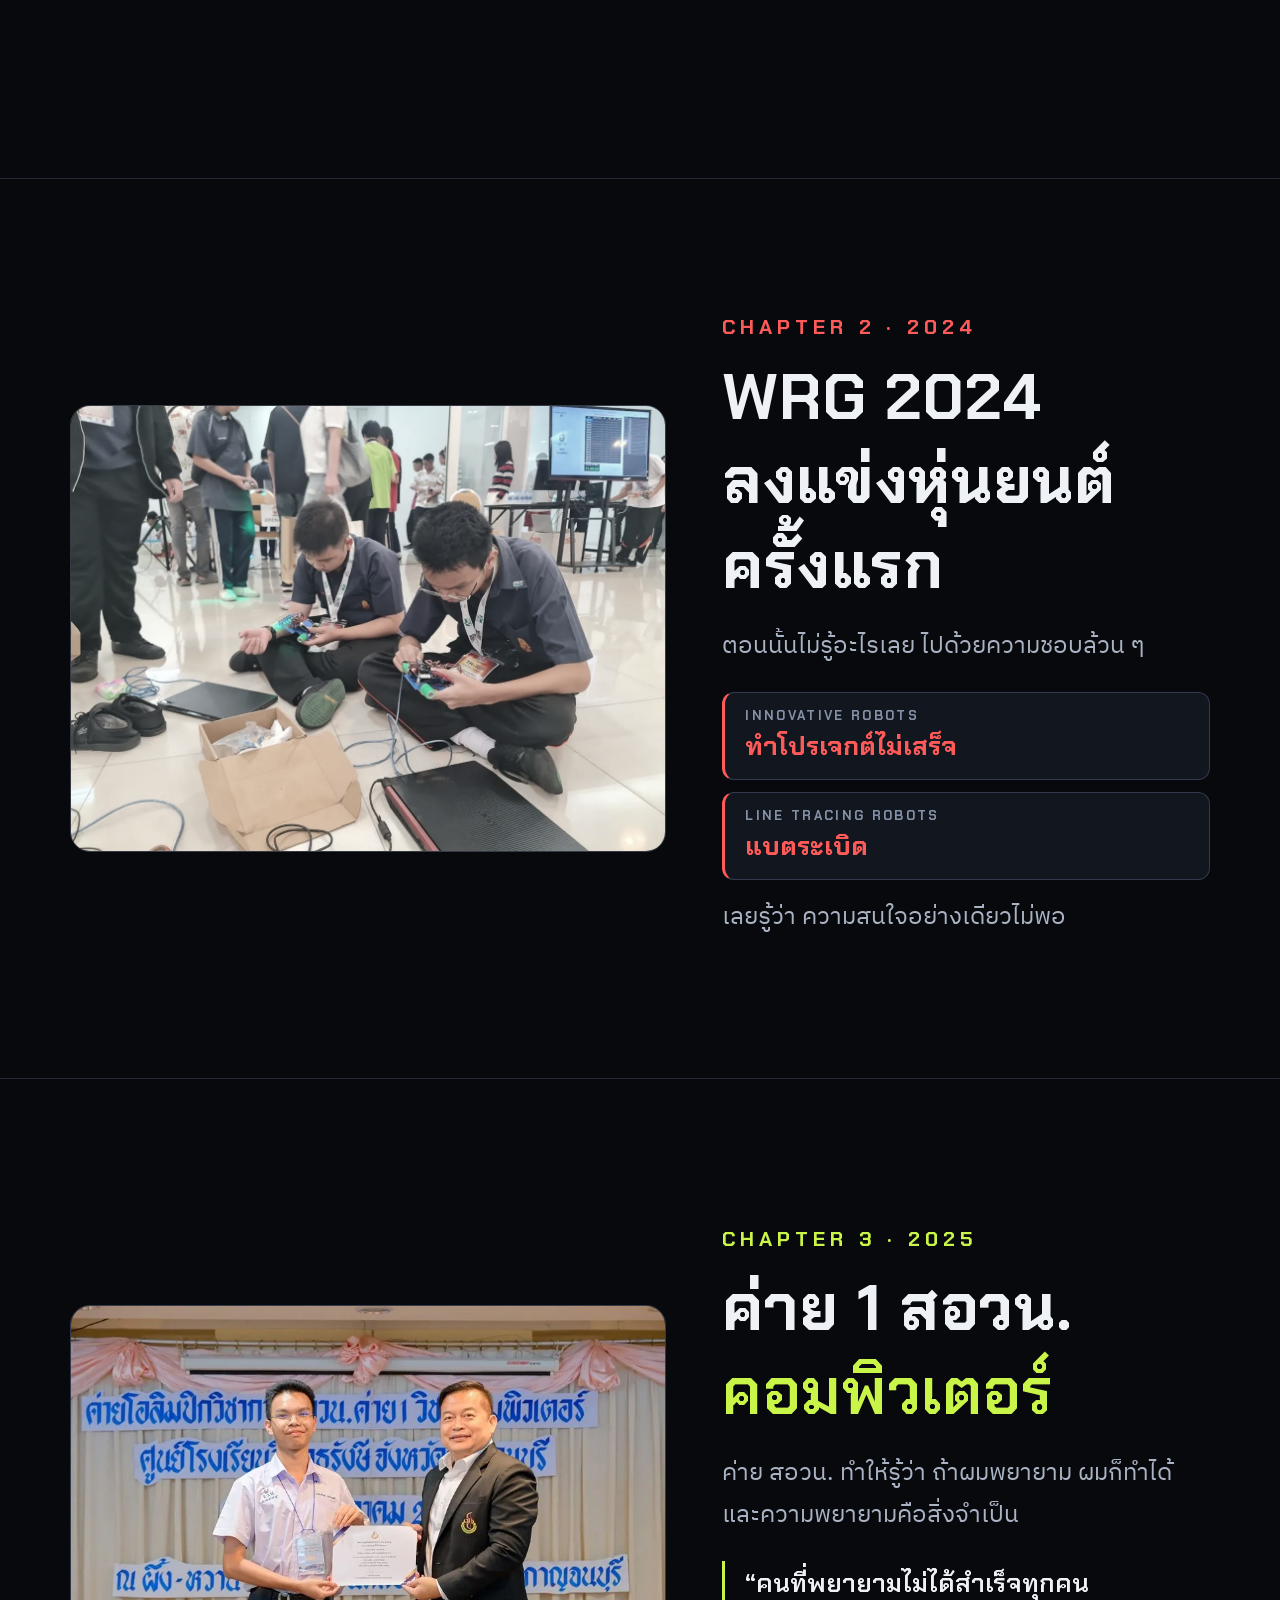
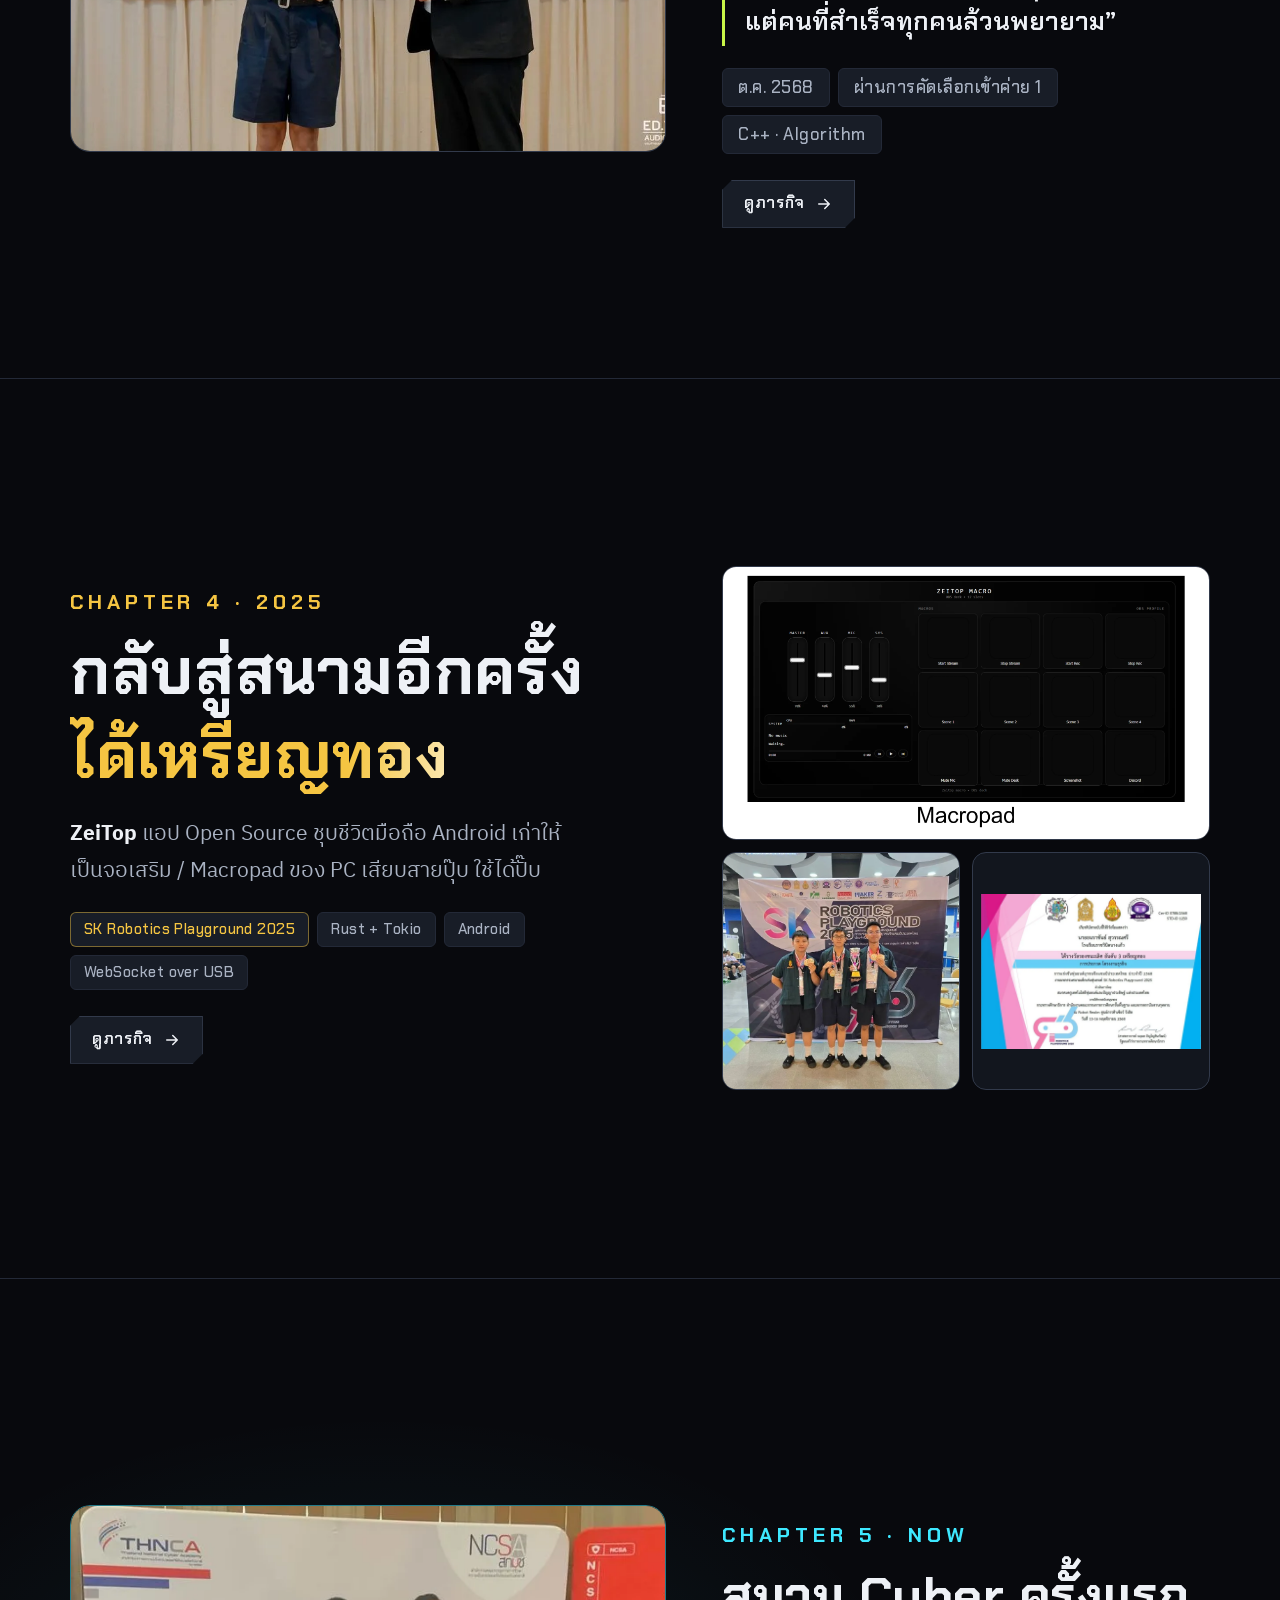
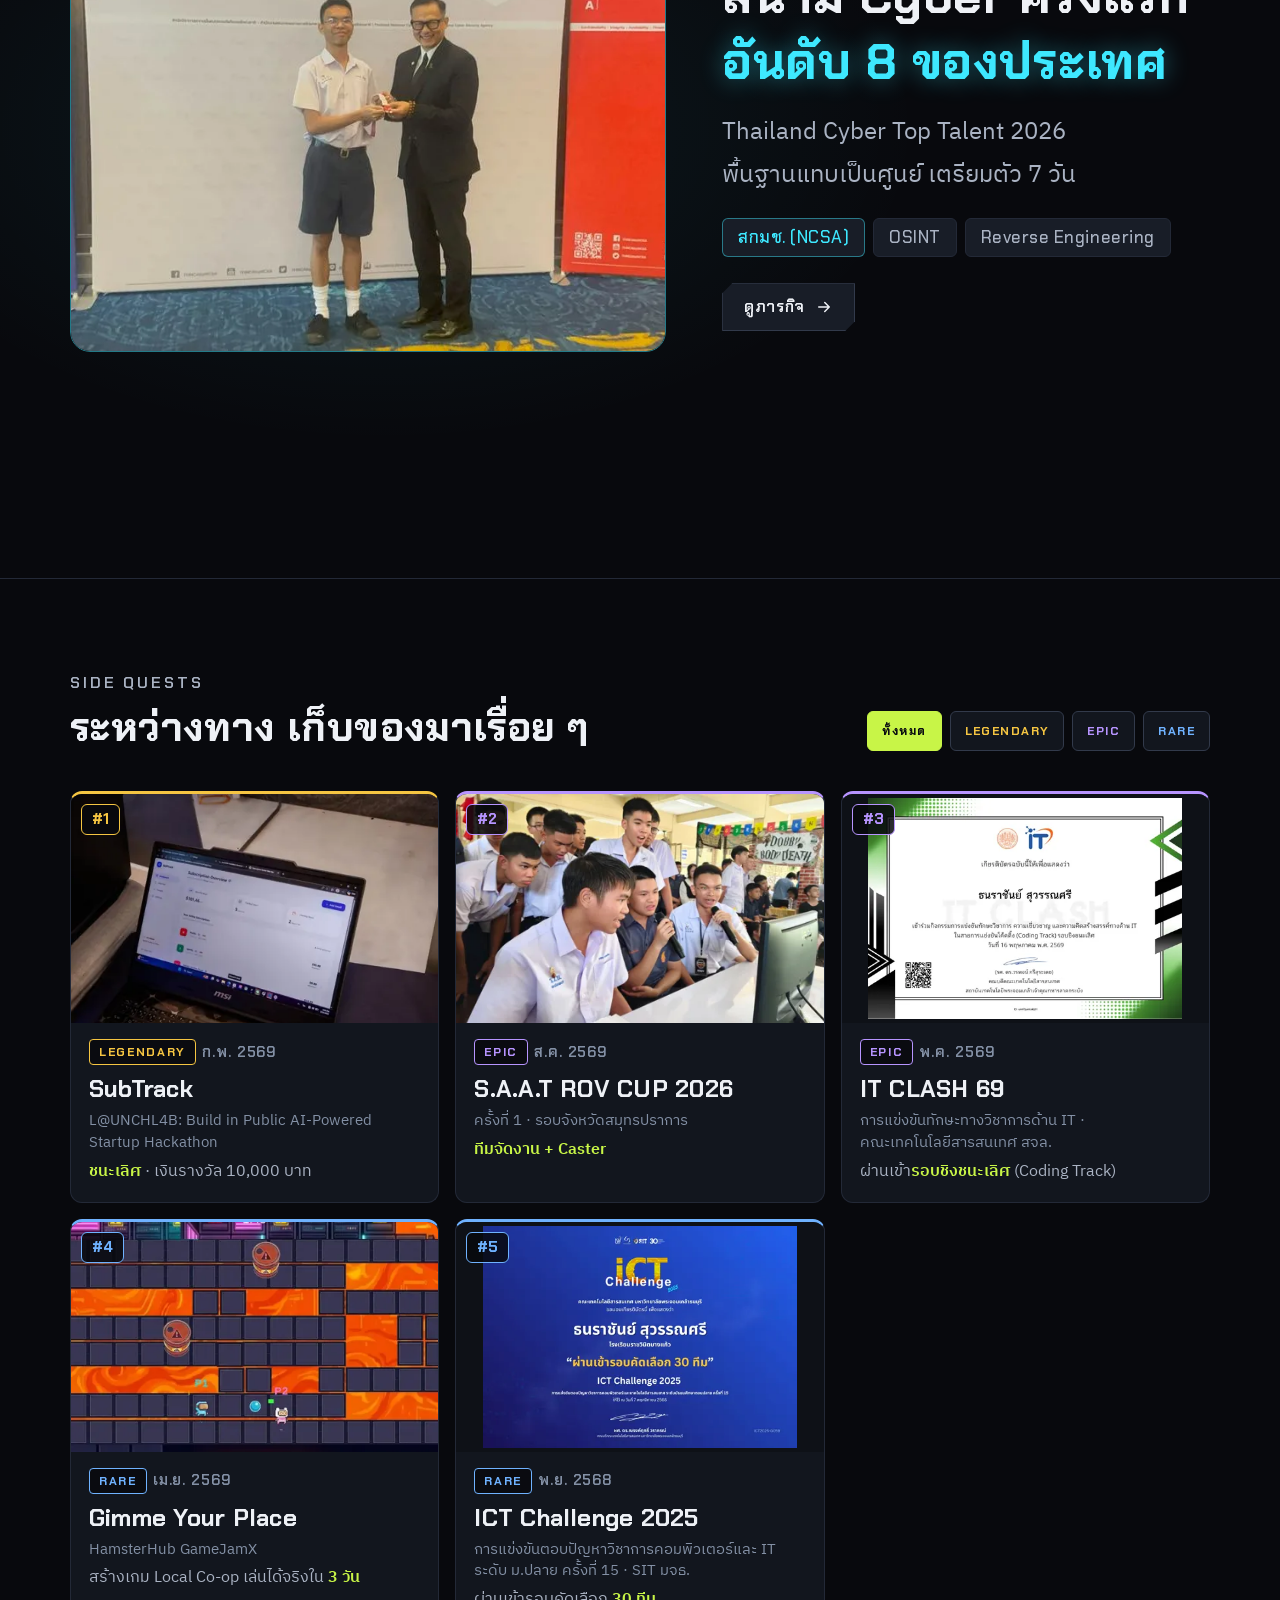
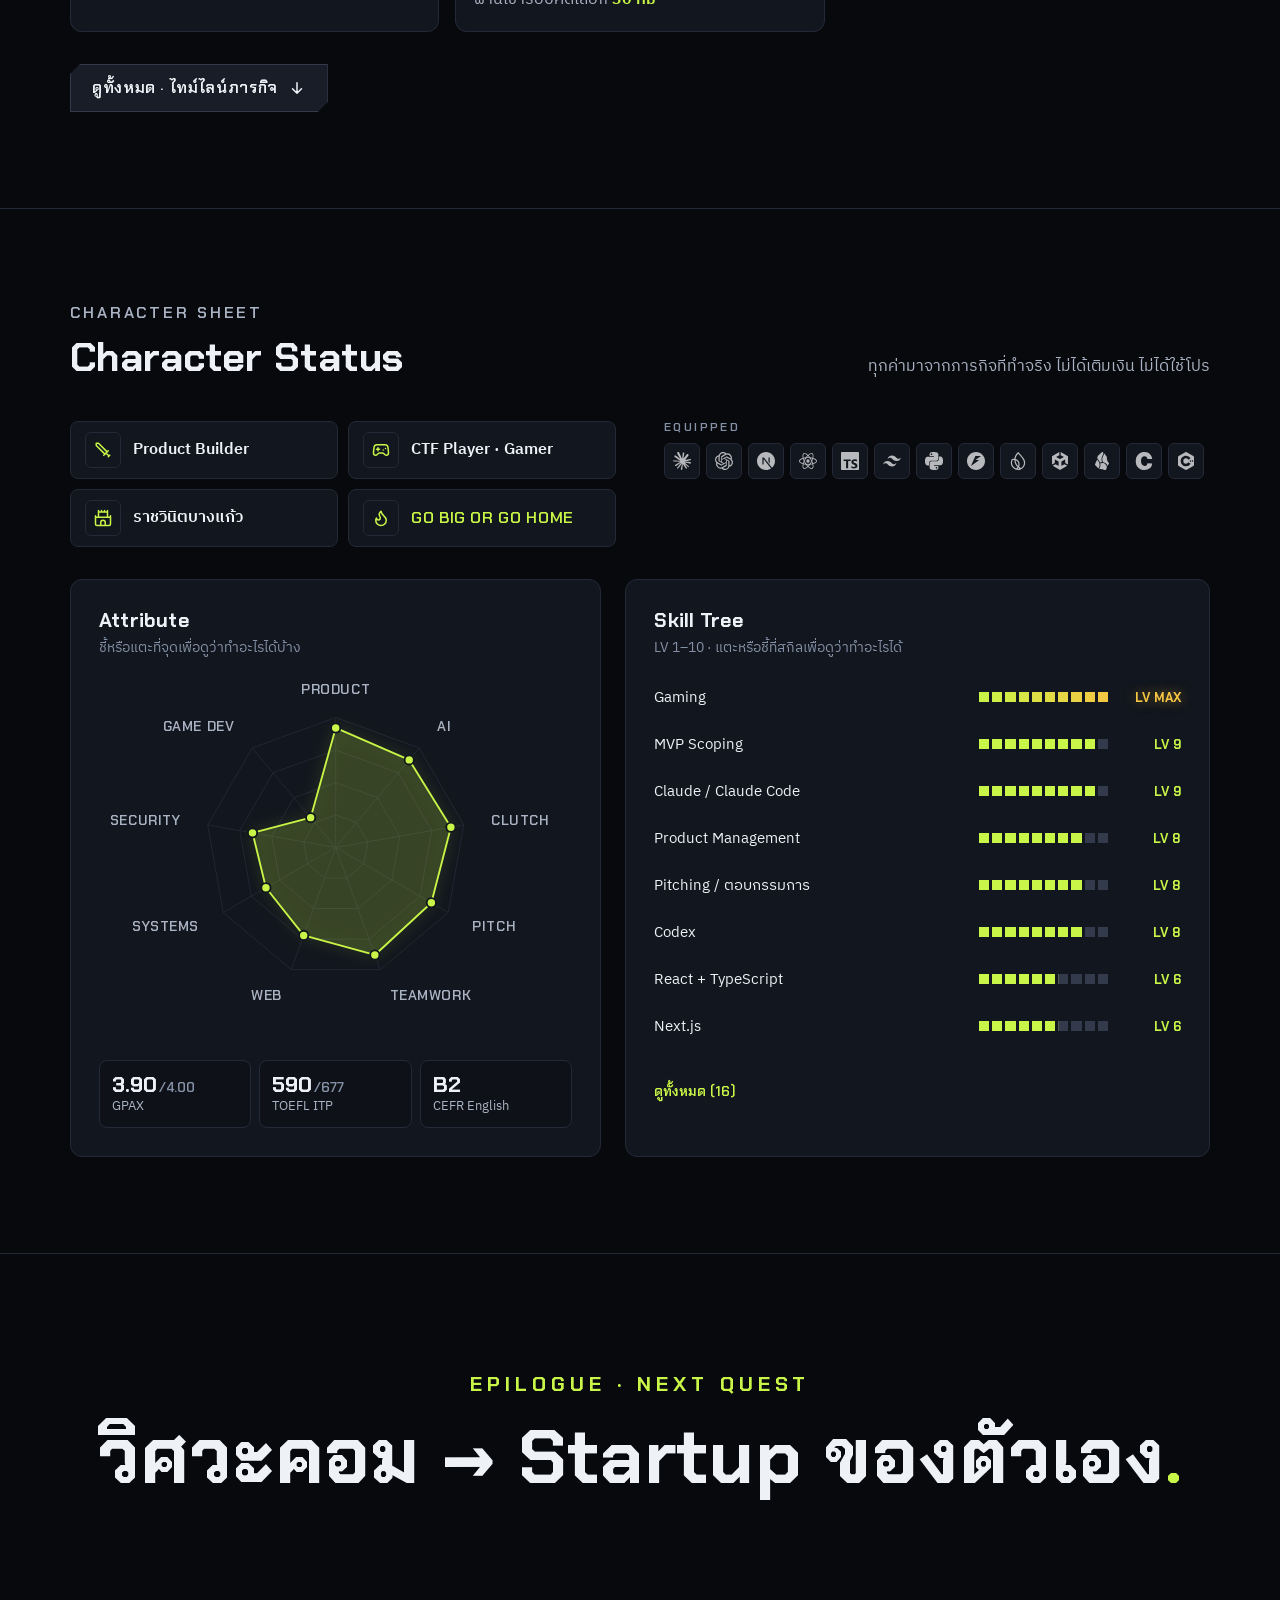
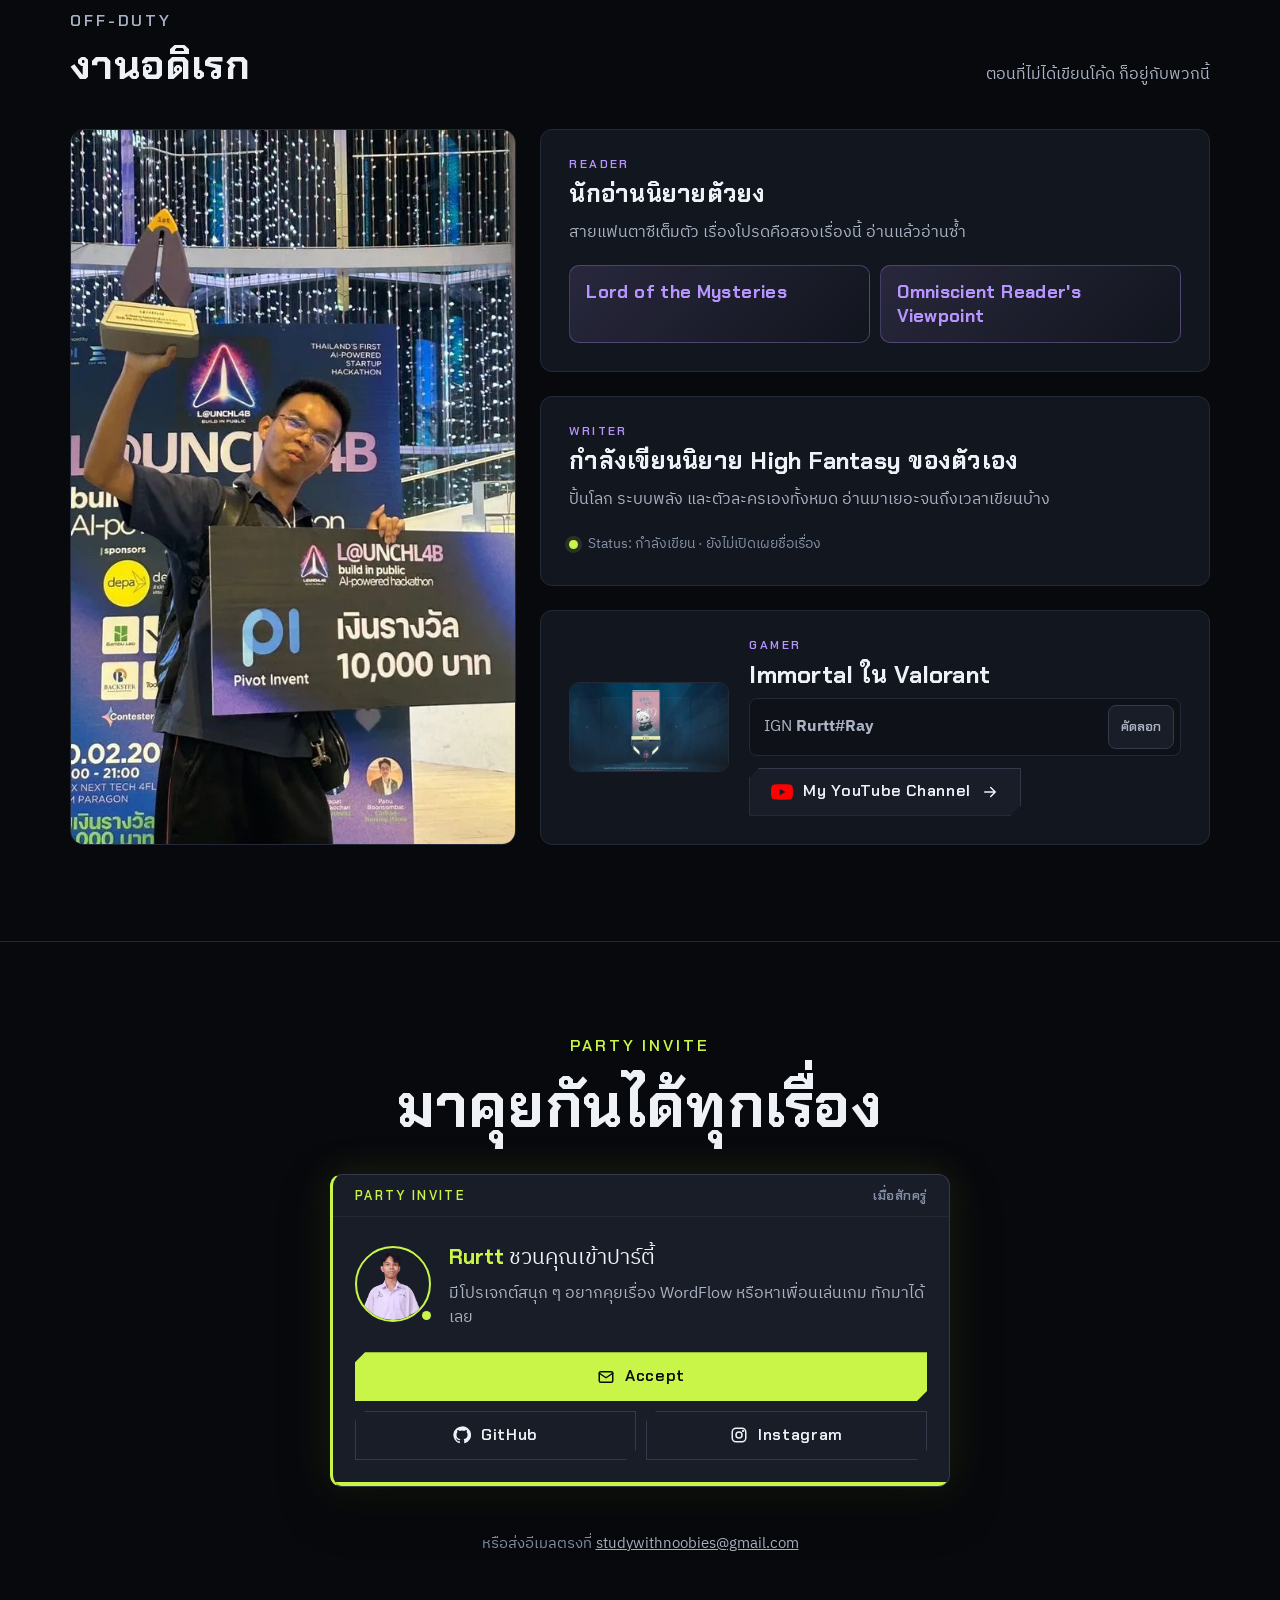
==== commit 936af57e: "Back to the b78 design + tweaks: kept SFX only (pack, walkout, slot, copy), sound on by default, les" ====
--- a/index.html
+++ b/index.html
@@ -64,16 +64,16 @@
         <a href="#stats"><svg aria-hidden="true"><use href="#h-stats"/></svg><span>Status</span></a>
         <a href="#contact"><svg aria-hidden="true"><use href="#h-mail"/></svg><span>ติดต่อ</span></a>
       </div>
-      <button class="sfx-btn" type="button" aria-pressed="false" aria-label="เสียงเอฟเฟกต์"><svg aria-hidden="true"><use href="#i-sound"/></svg><span>SFX</span></button>
+      <button class="sfx-btn" type="button" aria-pressed="true" aria-label="เสียงเอฟเฟกต์"><svg aria-hidden="true"><use href="#i-sound"/></svg><span>SFX</span></button>
     </div>
   </nav>
 
   <main id="main" tabindex="-1">
     <!-- HERO -->
-    <header class="hero cover" id="top">
+    <header class="hero" id="top">
       <div class="pk" id="pack" role="dialog" aria-modal="true" aria-label="เปิดแพ็กการ์ดผู้เล่น" hidden>
         <button class="pk-skip" type="button">ข้าม ›</button>
-        <button class="sfx-btn pk-sfx" type="button" aria-pressed="false" aria-label="เสียงเอฟเฟกต์"><svg aria-hidden="true"><use href="#i-sound"/></svg><span>เปิดเสียง</span></button>
+        <button class="sfx-btn pk-sfx" type="button" aria-pressed="true" aria-label="เสียงเอฟเฟกต์"><svg aria-hidden="true"><use href="#i-sound"/></svg><span>เสียง</span></button>
         <i class="pk-rays" aria-hidden="true"></i>
         <button class="pk-pack" type="button"><small>PLAYER PACK </small><i aria-hidden="true"></i><b>RURTT</b></button>
         <p class="pk-hint" aria-hidden="true">แตะเพื่อเปิดแพ็ก</p>
@@ -127,27 +127,27 @@
     </header>
 
     <!-- MAIN QUEST 1: DoCode (same pinned-steps layout as WordFlow) -->
-    <section class="chapter ch-wf ch-dc cover" id="docode" aria-labelledby="dc-title">
-      <div class="container">
-        <div class="wf-intro scene">
-          <p class="ch-mark" data-type=".02,.3">Main Quest 1 · 2025</p>
+    <section class="chapter ch-wf ch-dc" id="docode" aria-labelledby="dc-title">
+      <div class="container">
+        <div class="wf-intro reveal">
+          <p class="ch-mark">Main Quest 1 · 2025</p>
           <h2 id="dc-title" class="ch-big">DoCode<span class="hl">.</span></h2>
-          <p class="ch-sub" data-type=".4,.72">รับทำ<mark>เว็บไซต์</mark>และ <mark>SEO</mark></p>
-          <div class="chips"><span class="chip gold" data-at="0.76">Founder</span><span class="chip" data-at="0.82">ลูกค้าจริง</span><span class="chip" data-at="0.88">Next.js · SEO</span></div>
+          <p class="ch-sub">รับทำ<mark>เว็บไซต์</mark>และ <mark>SEO</mark></p>
+          <div class="chips"><span class="chip gold">Founder</span><span class="chip">ลูกค้าจริง</span><span class="chip">Next.js · SEO</span></div>
         </div>
         <div class="wf">
           <div class="wf-stage"></div>
           <div class="wf-steps">
             <div class="wf-step">
-              <div class="wf-m br"><p class="br-bar" aria-hidden="true"><i></i><i></i><i></i><span class="br-url"><b style="--a:.04;--b:.3" data-keys=".04,.3">sr-service-express.vercel.app</b></span></p><div class="br-page"><span class="br-load" aria-hidden="true"></span><img src="assets/dc-about.webp" alt="หน้าแนะนำบริษัทบนเว็บไซต์ลูกค้า" width="1552" height="753" loading="lazy" data-at=".34" data-sfx="blip"></div></div>
+              <div class="wf-m"><img src="assets/dc-about.webp" alt="หน้าแนะนำบริษัทบนเว็บไซต์ลูกค้า" width="1552" height="753" loading="lazy"></div>
               <div><p class="eyebrow">หาลูกค้า</p><h3>ลูกค้าจริงรายแรก<br><span class="nw">บจก. เอส.อาร์.เซอร์วิส</span> <span class="nw">เอ็กเพรส</span></h3><p class="quip">"เขียนโค้ดง่ายกว่าหาลูกค้าเยอะ"</p></div>
             </div>
             <div class="wf-step">
-              <div class="wf-m dc-duo"><div class="dc-build"><i class="fx" data-at=".03" data-sfx="swipe"></i><img src="assets/dc-home.webp" alt="หน้าแรกเว็บไซต์ลูกค้า" width="1552" height="753" loading="lazy"><i class="skel" aria-hidden="true"><b></b><b></b><b></b><b></b></i></div><img class="dc-phone" src="assets/dc-mobile.webp" alt="เว็บไซต์ลูกค้าบนมือถือ" width="416" height="900" loading="lazy" data-at=".5" data-sfx="blip"></div>
+              <div class="wf-m dc-duo"><img src="assets/dc-home.webp" alt="หน้าแรกเว็บไซต์ลูกค้า" width="1552" height="753" loading="lazy"><img class="dc-phone" src="assets/dc-mobile.webp" alt="เว็บไซต์ลูกค้าบนมือถือ" width="416" height="900" loading="lazy"></div>
               <div><p class="eyebrow">ออกแบบ + <span class="nw">ทำเว็บ</span></p><h3>ออกแบบและทำเว็บ<br>ทั้งคอมและมือถือ</h3></div>
             </div>
             <div class="wf-step">
-              <div class="wf-m dep"><img src="assets/dc-client.webp" alt="ส่งมอบงานเว็บไซต์ให้ลูกค้า" width="900" height="506" loading="lazy" data-at=".55" data-sfx="shutter"><div class="dep-term" aria-hidden="true"><p>$ vercel --prod</p><p class="dep-bar" data-keys="0,.4"><i></i></p><p class="dep-ok" data-at=".42" data-sfx="ok">✓ Ready · Production</p></div></div>
+              <div class="wf-m"><img src="assets/dc-client.webp" alt="ส่งมอบงานเว็บไซต์ให้ลูกค้า" width="900" height="506" loading="lazy"></div>
               <div><p class="eyebrow">ส่งงาน</p><h3>ส่งมอบงาน<br>ถึงมือลูกค้า</h3></div>
             </div>
             <div class="wf-step">
@@ -171,31 +171,31 @@
     </section>
 
     <!-- MAIN QUEST -->
-    <section class="chapter ch-wf cover" id="main-quest" aria-labelledby="ch5-title">
-      <div class="container">
-        <div class="wf-intro scene" id="wordflow">
-          <p class="ch-mark" data-type=".02,.3">Main Quest 2 · 2026</p>
+    <section class="chapter ch-wf" id="main-quest" aria-labelledby="ch5-title">
+      <div class="container">
+        <div class="wf-intro reveal" id="wordflow">
+          <p class="ch-mark">Main Quest 2 · 2026</p>
           <h2 id="ch5-title" class="ch-big">WordFlow<span class="hl">.</span></h2>
-          <p class="ch-sub" data-type=".4,.72">เกมฝึกอ่านภาษาไทย <span class="nw">สำหรับ<mark class="volt">เด็ก LD</mark> ด้านการอ่าน</span></p>
-          <div class="chips"><span class="chip gold" data-at="0.76">ทุน NSC ครั้งที่ 28</span><span class="chip" data-at="0.82">Product Manager</span><span class="chip" data-at="0.88">4 เดือน</span><span class="chip" data-at="0.94">ที่ปรึกษา RainyKids Clinic</span></div>
+          <p class="ch-sub">เกมฝึกอ่านภาษาไทย <span class="nw">สำหรับ<mark class="volt">เด็ก LD</mark> ด้านการอ่าน</span></p>
+          <div class="chips"><span class="chip gold">ทุน NSC ครั้งที่ 28</span><span class="chip">Product Manager</span><span class="chip">4 เดือน</span><span class="chip">ที่ปรึกษา RainyKids Clinic</span></div>
         </div>
         <div class="wf">
           <div class="wf-stage"></div>
           <div class="wf-steps">
             <div class="wf-step">
-              <div class="wf-m wf-stat"><div class="kids" aria-hidden="true"><i style="--i:0"></i><i style="--i:1"></i><i style="--i:2"></i><i style="--i:3"></i><i style="--i:4"></i><i style="--i:5"></i><i style="--i:6"></i><i style="--i:7"></i><i style="--i:8"></i><i class="me" style="--i:9" data-at=".5" data-sfx="ok"></i><i style="--i:10"></i><i style="--i:11"></i><i style="--i:12"></i><i style="--i:13"></i></div><b>1 ใน 14</b><span>เด็กที่มีภาวะ LD</span></div>
+              <div class="wf-m wf-stat"><b>1 ใน 14</b><span>เด็กที่มีภาวะ LD</span></div>
               <div><p class="eyebrow">ปัญหา</p><h3>เด็ก LD ที่อยู่ตรงกลาง<br>มักถูกมองข้าม</h3><p class="ch-sub">การได้พบแพทย์ต้องใช้เงิน และทางเลือกที่ถูกกว่านั้นแทบไม่มีเลย</p></div>
             </div>
             <div class="wf-step">
-              <div class="wf-m ga-m"><video class="demo" src="assets/wf-demo.mp4" poster="assets/wf-poster.webp" controls muted loop preload="metadata" playsinline width="776" height="540" aria-label="วิดีโอเดโมการเล่นเกม WordFlow"></video><i class="fx" data-at=".35" data-sfx="snap"></i><div class="ga" aria-hidden="true"><b>ก</b><b>า</b></div></div>
+              <div class="wf-m ga-m"><video class="demo" src="assets/wf-demo.mp4" poster="assets/wf-poster.webp" controls muted loop preload="metadata" playsinline width="776" height="540" aria-label="วิดีโอเดโมการเล่นเกม WordFlow"></video><div class="ga" aria-hidden="true"><b>ก</b><b>า</b></div></div>
               <div><p class="eyebrow">เล่น = ฝึก</p><h3>เปลี่ยนแบบฝึกอ่าน<br>ให้เป็นเกมผจญภัย</h3><p class="ch-sub">เด็กต้องประกอบคำและ<span class="nw">ออกเสียงเพื่อไปต่อ</span></p></div>
             </div>
             <div class="wf-step">
-              <div class="wf-m voice" role="img" aria-label="ตัวอย่าง: เด็กอ่านคำว่า ปลา แล้ว AI บอกว่าเสียง ล หายไป"><i class="fx" data-at=".06" data-sfx="voice"></i><p class="v-word">ปลา</p><div class="wave" aria-hidden="true"><i style="--i:0;--h:59%"></i><i style="--i:1;--h:37%"></i><i style="--i:2;--h:68%"></i><i style="--i:3;--h:24%"></i><i style="--i:4;--h:27%"></i><i style="--i:5;--h:86%"></i><i style="--i:6;--h:30%"></i><i style="--i:7;--h:64%"></i><i style="--i:8;--h:92%"></i><i style="--i:9;--h:25%"></i><i style="--i:10;--h:82%"></i><i style="--i:11;--h:45%"></i><i style="--i:12;--h:22%"></i><i style="--i:13;--h:29%"></i><i style="--i:14;--h:73%"></i><i style="--i:15;--h:71%"></i><i style="--i:16;--h:26%"></i><i style="--i:17;--h:48%"></i><i style="--i:18;--h:29%"></i><i style="--i:19;--h:88%"></i><i style="--i:20;--h:72%"></i><i style="--i:21;--h:25%"></i><i style="--i:22;--h:90%"></i><i style="--i:23;--h:33%"></i><i style="--i:24;--h:46%"></i><i style="--i:25;--h:98%"></i><i style="--i:26;--h:98%"></i><i style="--i:27;--h:92%"></i></div><ol class="phon" aria-hidden="true"><li data-at=".3">/p/ ✓</li><li class="bad" data-at=".42" data-sfx="err">/l/ ✗</li><li data-at=".54">/aː/ ✓</li></ol><p class="v-tip" data-at=".64" aria-hidden="true">เสียง ล ควบกล้ำหายไป</p></div>
+              <div class="wf-m"><img src="assets/wf-loop.webp" alt="Gameplay Loop ของ WordFlow" width="1400" height="504" loading="lazy"></div>
               <div><p class="eyebrow">AI</p><h3>AI ฟังการออกเสียง<br>ระดับหน่วยเสียง</h3><p class="ch-sub">ใช้โมเดล ReVoiceAI อ้างอิง IPA <span class="nw">บอกได้ว่าเด็กพลาดตรงไหน</span></p></div>
             </div>
             <div class="wf-step">
-              <div class="wf-m dash"><i class="fx" data-at=".02" data-sfx="scan"></i><img src="assets/wf-dash.webp" alt="Dashboard สำหรับแพทย์และผู้ปกครอง" width="1400" height="797" loading="lazy"></div>
+              <div class="wf-m"><img src="assets/wf-dash.webp" alt="Dashboard สำหรับแพทย์และผู้ปกครอง" width="1400" height="797" loading="lazy"></div>
               <div><p class="eyebrow">ผลลัพธ์</p><h3>Dashboard ให้แพทย์<br>และผู้ปกครองดูพัฒนาการ</h3><p class="ch-sub">Unity · FastAPI · Firebase · Next.js</p><a class="btn btn-primary" href="quest.html?q=wordflow">เปิดบันทึกภารกิจ WordFlow <svg aria-hidden="true"><use href="#i-arrow"/></svg></a></div>
             </div>
           </div>
@@ -204,26 +204,22 @@
     </section>
 
     <!-- TRANSITION WORDS: bridge into the backstory -->
-    <section class="words scene pin" aria-label="เรื่องย่อ" style="--len:290">
+    <section class="words" aria-label="เรื่องย่อ">
       <div class="words-stage">
-        <small class="w-back" data-type="0,.14">แต่ก่อนมาถึงตรงนี้</small>
-        <p data-type=".28,.44">ผมเป็นแค่เกมเมอร์</p>
-        <p class="w-fall" data-type=".5,.66">ที่ทำอะไรไม่เป็นเลย</p>
-      </div>
-    </section>
-
-    <!-- STORY WORLDS: each chapter is a scroll scene (.scene): wide screens pin .stage and scrub --p 0-1; [data-at] parts switch on (.on) past that point. See main.js "scroll scenes". -->
-    <div class="htrack"><div class="hstage"><div class="hin">
-    <!-- CH.1 GAMER: CRT screen powers on > loading bar fills > PRESS START > the ROV photo is the game -->
-    <section class="chapter scene pin w-gamer" id="ch1" aria-labelledby="ch1-title" style="--len:230">
-      <div class="stage">
-        <div class="container ch-grid">
-          <figure class="ch-media gm"><i class="fx" data-at=".01" data-sfx="tape"></i>
-            <img src="assets/rov-1.webp" alt="ทีม ROV รับรางวัลรองชนะเลิศอันดับ 2 depa E-Sports In Schools" width="900" height="675" loading="lazy" data-at=".62" data-sfx="start">
-            <div class="gm-load" aria-hidden="true"><b>RURTT</b><small>NOW LOADING · CHAPTER 1</small><span class="gm-bar"><i></i></span><p class="gm-press" data-at=".42" data-sfx="boot">STARTING<span class="dots"></span></p></div>
-            <span class="gm-hud" aria-hidden="true"><i>P1</i> READY</span>
+        <small class="w-back reveal">แต่ก่อนมาถึงตรงนี้</small>
+        <p class="reveal">ผมเป็นแค่เกมเมอร์</p>
+        <p class="w-fall reveal">ที่ทำอะไรไม่เป็นเลย</p>
+      </div>
+    </section>
+
+    <!-- CH.1 GAMER -->
+    <section class="chapter ch-gamer" id="ch1" aria-labelledby="ch1-title">
+      <div class="container">
+        <div class="ch-grid">
+          <figure class="ch-media reveal">
+            <img src="assets/rov-1.webp" alt="ทีม ROV รับรางวัลรองชนะเลิศอันดับ 2 depa E-Sports In Schools" width="900" height="675" loading="lazy">
           </figure>
-          <div class="ch-copy" data-at=".62">
+          <div class="ch-copy reveal">
             <p class="ch-mark">Chapter 1 · Start</p>
             <h2 id="ch1-title" class="ch-big">Gamer<span class="hl">.</span></h2>
             <p class="ch-sub">เล่นเพราะสนุก แรงก์มาเองแบบงง&nbsp;ๆ</p>
@@ -233,116 +229,79 @@
       </div>
     </section>
 
-    <!-- CH.2 THE FALL: robot boot log streams the real failures > battery blows (shake) > GAME OVER / CONTINUE? countdown -->
-    <section class="chapter scene pin w-fall" data-tx="crt" id="ch2" aria-labelledby="ch2-title" style="--len:280">
-      <div class="stage">
-        <div class="container ch-grid">
-          <figure class="ch-media term">
-            <img src="assets/wrg.webp" alt="นั่งแก้หุ่นยนต์กับเพื่อนบนพื้นสนามแข่ง WRG 2024" width="900" height="506" loading="lazy">
-            <div class="log" role="list" aria-label="บันทึกการแข่ง WRG 2024">
-              <p class="log-cmd" aria-hidden="true">$ ./wrg2024 --first-time</p>
-              <p role="listitem" data-at=".08" data-sfx="blip"><s>OK</s> ลงแข่งหุ่นยนต์ครั้งแรก</p>
-              <p role="listitem" class="warn" data-at=".2" data-sfx="blip"><s>WARN</s> ความรู้เรื่องหุ่นยนต์: 0</p>
-              <p role="listitem" class="err" data-at=".34" data-sfx="err"><s>FAIL</s> Innovative Robots: ทำโปรเจกต์ไม่เสร็จ</p>
-              <p role="listitem" class="err boom" data-at=".48" data-sfx="boom"><s>FAIL</s> Line Tracing: แบตระเบิด</p>
-            </div>
-            <div class="over" data-at=".62" data-sfx="over" aria-hidden="true"><b>GAME OVER</b><span>CONTINUE? <em data-count="9,1,.66,.96">9</em></span></div>
-          </figure>
-          <div class="ch-copy">
-            <p class="ch-mark">Chapter 2 · 2024</p>
-            <h2 id="ch2-title">WRG 2024<br>ลงแข่งหุ่นยนต์ครั้งแรก</h2>
-            <p class="ch-sub">ตอนนั้นไม่รู้อะไรเลย ไปด้วยความชอบล้วน&nbsp;ๆ</p>
-            <p class="ch-sub lesson" data-at=".7">เลยรู้ว่า <b>ความสนใจอย่างเดียวไม่พอ</b></p>
-          </div>
-        </div>
-      </div>
-    </section>
-
-    <!-- CH.3 TURNING POINT: CONTINUE pressed > C++ types itself > judge says Wrong Answer twice, then Accepted > photo in colour, quote writes in -->
-    <section class="chapter scene pin w-posn" data-tx="pan" id="ch3" aria-labelledby="ch3-title" style="--len:280">
-      <div class="stage">
-        <div class="container ch-grid">
-          <figure class="ch-media ide">
-            <img src="assets/posn-photo.webp" alt="รับเกียรติบัตรค่าย 1 สอวน. คอมพิวเตอร์" width="900" height="675" loading="lazy" data-at=".7" data-sfx="shutter">
-            <div class="code" aria-hidden="true">
-              <p class="code-top"><span>CONTINUE ✓</span>posn.cpp</p>
-              <pre data-keys=".02,.4"><code><i style="--a:.02;--b:.08">#include &lt;bits/stdc++.h&gt;</i>
-<i style="--a:.08;--b:.14">int main() {</i>
-<i style="--a:.14;--b:.22">  int n; std::cin &gt;&gt; n;</i>
-<i style="--a:.22;--b:.3">  // ลองใหม่อีกรอบ</i>
-<i style="--a:.3;--b:.36">  solve(n);</i>
-<i style="--a:.36;--b:.4">}</i></code></pre>
-              <ol class="judge">
-                <li class="wa" data-at=".42" data-sfx="err">✗ Wrong Answer</li>
-                <li class="wa" data-at=".5" data-sfx="err">✗ Wrong Answer</li>
-                <li class="ac" data-at=".6" data-sfx="ok">✓ Accepted</li>
-              </ol>
-            </div>
-          </figure>
-          <div class="ch-copy">
-            <p class="ch-mark">Chapter 3 · 2025</p>
-            <h2 id="ch3-title">ค่าย 1 สอวน.<br><span class="hl">คอมพิวเตอร์</span></h2>
-            <p class="ch-sub"><span class="nw">ค่าย สอวน. ทำให้รู้ว่า</span> <span class="nw">ถ้าผมพยายาม ผมก็ทำได้</span> <span class="nw">และความพยายามคือสิ่งจำเป็น</span></p>
-            <blockquote class="ch-quote"><span style="--a:.66;--b:.8">“คนที่พยายามไม่ได้สำเร็จทุกคน</span><br><span style="--a:.8;--b:.94">แต่คนที่สำเร็จทุกคนล้วนพยายาม”</span></blockquote>
-            <div class="chips"><span class="chip">ต.ค. 2568</span><span class="chip">ผ่านการคัดเลือกเข้าค่าย 1</span><span class="chip">C++ · Algorithm</span></div>
-            <a class="btn btn-ghost" href="quest.html?q=posn">ดูภารกิจ <svg aria-hidden="true"><use href="#i-arrow"/></svg></a>
-          </div>
-        </div>
-      </div>
-    </section>
-
-    <!-- CH.4 COMEBACK: USB cable rises into an old phone > it boots into the ZeiTop macropad > gold medal drops > team + certificate -->
-    <section class="chapter scene pin w-gold" data-tx="iris" id="ch4" aria-labelledby="ch4-title" style="--len:260">
-      <div class="stage">
-        <div class="container ch-grid rev">
-          <figure class="ch-media zt">
-            <div class="phone" data-at=".32" data-sfx="plug"><img src="assets/zt-macro-bg.webp" alt="ZeiTop เปลี่ยนมือถือ Android เก่าเป็น Macropad ของ PC" width="1920" height="1080" loading="lazy"></div>
-            <i class="usb" aria-hidden="true"></i>
-            <b class="medal" data-at=".52" data-sfx="coin" aria-hidden="true">GOLD</b>
-            <img class="zt-pic zt-team" src="assets/zt-team.webp" alt="ทีม ZeiTop ในวันแข่ง SK Robotics Playground 2025" width="900" height="675" loading="lazy" data-at=".66" data-sfx="thud">
-            <img class="zt-pic zt-cert" src="assets/zt-cert.webp" alt="เกียรติบัตรเหรียญทอง SK Robotics Playground 2025" width="900" height="632" loading="lazy" data-at=".74" data-sfx="thud">
-          </figure>
-          <div class="ch-copy">
-            <p class="ch-mark">Chapter 4 · 2025</p>
-            <h2 id="ch4-title"><span class="nw">กลับสู่สนาม</span><wbr><span class="nw">อีกครั้ง</span><br><span class="gold nw gold-shine" data-at=".52">ได้เหรียญทอง</span></h2>
-            <p class="ch-sub"><b>ZeiTop</b> แอป Open Source ชุบชีวิตมือถือ Android เก่าให้เป็นจอเสริม / Macropad ของ PC เสียบสายปุ๊บ ใช้ได้ปั๊บ</p>
-            <div class="chips"><span class="chip gold">SK Robotics Playground 2025</span><span class="chip">Rust + Tokio</span><span class="chip">Android</span><span class="chip">WebSocket over USB</span></div>
-            <a class="btn btn-ghost" href="quest.html?q=zeitop">ดูภารกิจ <svg aria-hidden="true"><use href="#i-arrow"/></svg></a>
-          </div>
-        </div>
-      </div>
-    </section>
-
-    <!-- CH.5 NOW: 7-day prep counter D-7 > D-0 > flag decrypts > photo scan > rank 8 glitches in -->
-    <section class="chapter scene pin w-cyber" data-tx="scan" id="ch5" aria-labelledby="ch5n-title" style="--len:250">
-      <div class="stage">
-        <div class="container ch-grid">
-          <figure class="ch-media ctf">
-            <img src="assets/ctf-award.webp" alt="รับเหรียญ Thailand Cyber Top Talent 2026" width="900" height="506" loading="lazy" data-at=".62" data-sfx="scan">
-            <div class="ctf-term" aria-hidden="true">
-              <p class="ctf-day">D-<b data-count="7,0,.04,.34">7</b></p>
-              <p class="ctf-cap">เตรียมตัว 7 วัน · พื้นฐานแทบเป็นศูนย์</p>
-              <p class="ctf-flag" data-at=".4" data-sfx="flag"><span data-scramble>flag{first_ctf_rank_8}</span></p>
-            </div>
-          </figure>
-          <div class="ch-copy">
-            <p class="ch-mark">Chapter 5 · Now</p>
-            <h2 id="ch5n-title"><span class="nw">สนาม Cyber</span> <span class="nw">ครั้งแรก</span><br><span class="cyber" data-at=".62" data-sfx="glitch">อันดับ 8 <span class="nw">ของประเทศ</span></span></h2>
-            <p class="ch-sub">Thailand Cyber Top Talent 2026 <span class="nw">พื้นฐานแทบเป็นศูนย์</span> <span class="nw">เตรียมตัว 7 วัน</span></p>
-            <div class="chips"><span class="chip cyber">สกมช. (NCSA)</span><span class="chip">OSINT</span><span class="chip">Reverse Engineering</span></div>
-            <a class="btn btn-ghost" href="quest.html?q=ctf">ดูภารกิจ <svg aria-hidden="true"><use href="#i-arrow"/></svg></a>
-          </div>
-        </div>
-      </div>
-    </section>
-
-    </div></div></div>
+    <!-- CH.2 THE FALL -->
+    <section class="chapter ch-fall" id="ch2" aria-labelledby="ch2-title">
+      <div class="container ch-grid">
+        <figure class="ch-media reveal">
+          <img src="assets/wrg.webp" alt="นั่งแก้หุ่นยนต์กับเพื่อนบนพื้นสนามแข่ง WRG 2024" width="900" height="506" loading="lazy">
+        </figure>
+        <div class="ch-copy reveal">
+          <p class="ch-mark">Chapter 2 · 2024</p>
+          <h2 id="ch2-title">WRG 2024<br>ลงแข่งหุ่นยนต์ครั้งแรก</h2>
+          <p class="ch-sub">ตอนนั้นไม่รู้อะไรเลย ไปด้วยความชอบล้วน&nbsp;ๆ</p>
+          <ul class="fails">
+            <li><small>Innovative Robots</small><b>ทำโปรเจกต์ไม่เสร็จ</b></li>
+            <li class="pop"><svg class="burst" viewBox="0 0 100 100" aria-hidden="true"><polygon fill="#ff5a5a" points="50,0 58,21 70,14 71,29 91,26 79,42 89,50 79,58 93,75 71,71 70,86 58,79 50,98 42,79 31,84 29,71 7,75 21,58 9,50 21,42 9,26 29,29 30,16 42,21"/><polygon fill="#f5c542" points="59,17 60,33 70,30 67,40 81,42 70,50 76,57 67,60 74,74 60,67 57,77 50,70 42,81 40,67 31,69 33,60 17,59 30,50 23,43 33,40 27,27 40,33 43,24 50,30"/><circle cx="50" cy="50" r="9" fill="#fff6d6"/></svg><small>Line Tracing Robots</small><b>แบตระเบิด</b></li>
+          </ul>
+          <p class="ch-sub">เลยรู้ว่า ความสนใจอย่างเดียวไม่พอ</p>
+        </div>
+      </div>
+    </section>
+
+    <!-- CH.3 TURNING POINT -->
+    <section class="chapter ch-posn" id="ch3" aria-labelledby="ch3-title">
+      <div class="container ch-grid">
+        <figure class="ch-media reveal">
+          <img src="assets/posn-photo.webp" alt="รับเกียรติบัตรค่าย 1 สอวน. คอมพิวเตอร์" width="900" height="675" loading="lazy">
+        </figure>
+        <div class="ch-copy reveal">
+          <p class="ch-mark">Chapter 3 · 2025</p>
+          <h2 id="ch3-title">ค่าย 1 สอวน.<br><span class="hl">คอมพิวเตอร์</span></h2>
+          <p class="ch-sub"><span class="nw">ค่าย สอวน. ทำให้รู้ว่า</span> <span class="nw">ถ้าผมพยายาม ผมก็ทำได้</span> <span class="nw">และความพยายามคือสิ่งจำเป็น</span></p>
+          <blockquote class="ch-quote">“คนที่พยายามไม่ได้สำเร็จทุกคน<br>แต่คนที่สำเร็จทุกคนล้วนพยายาม”</blockquote>
+          <div class="chips"><span class="chip">ต.ค. 2568</span><span class="chip">ผ่านการคัดเลือกเข้าค่าย 1</span><span class="chip">C++ · Algorithm</span></div>
+          <a class="btn btn-ghost" href="quest.html?q=posn">ดูภารกิจ <svg aria-hidden="true"><use href="#i-arrow"/></svg></a>
+        </div>
+      </div>
+    </section>
+
+    <!-- CH.4 COMEBACK -->
+    <section class="chapter ch-comeback" id="ch4" aria-labelledby="ch4-title">
+      <div class="container ch-grid rev">
+        <figure class="ch-media duo reveal">
+          <img src="assets/zt-macro-bg.webp" alt="ZeiTop เปลี่ยนมือถือ Android เก่าเป็น Macropad ของ PC" width="1920" height="1080" loading="lazy">
+          <img src="assets/zt-team.webp" alt="ทีม ZeiTop ในวันแข่ง SK Robotics Playground 2025" width="900" height="675" loading="lazy">
+          <img class="contain" src="assets/zt-cert.webp" alt="เกียรติบัตรเหรียญทอง SK Robotics Playground 2025" width="900" height="632" loading="lazy">
+        </figure>
+        <div class="ch-copy reveal">
+          <p class="ch-mark">Chapter 4 · 2025</p>
+          <h2 id="ch4-title"><span class="nw">กลับสู่สนาม</span><wbr><span class="nw">อีกครั้ง</span><br><span class="gold nw gold-shine">ได้เหรียญทอง</span></h2>
+          <p class="ch-sub"><b>ZeiTop</b> แอป Open Source ชุบชีวิตมือถือ Android เก่าให้เป็นจอเสริม / Macropad ของ PC เสียบสายปุ๊บ ใช้ได้ปั๊บ</p>
+          <div class="chips"><span class="chip gold">SK Robotics Playground 2025</span><span class="chip">Rust + Tokio</span><span class="chip">Android</span><span class="chip">WebSocket over USB</span></div>
+          <a class="btn btn-ghost" href="quest.html?q=zeitop">ดูภารกิจ <svg aria-hidden="true"><use href="#i-arrow"/></svg></a>
+        </div>
+      </div>
+    </section>
+
+    <!-- CH.5 NOW -->
+    <section class="chapter ch-now" id="ch5" aria-labelledby="ch5n-title">
+      <div class="container ch-grid">
+        <figure class="ch-media reveal">
+          <img src="assets/ctf-award.webp" alt="รับเหรียญ Thailand Cyber Top Talent 2026" width="900" height="506" loading="lazy">
+        </figure>
+        <div class="ch-copy reveal">
+          <p class="ch-mark">Chapter 5 · Now</p>
+          <h2 id="ch5n-title"><span class="nw">สนาม Cyber</span> <span class="nw">ครั้งแรก</span><br><span class="cyber">อันดับ 8 <span class="nw">ของประเทศ</span></span></h2>
+          <p class="ch-sub">Thailand Cyber Top Talent 2026 <span class="nw">พื้นฐานแทบเป็นศูนย์</span> <span class="nw">เตรียมตัว 7 วัน</span></p>
+          <div class="chips"><span class="chip cyber">สกมช. (NCSA)</span><span class="chip">OSINT</span><span class="chip">Reverse Engineering</span></div>
+          <a class="btn btn-ghost" href="quest.html?q=ctf">ดูภารกิจ <svg aria-hidden="true"><use href="#i-arrow"/></svg></a>
+        </div>
+      </div>
+    </section>
 
     <!-- SIDE QUESTS + FULL TIMELINE -->
     <section class="block" id="side-quests">
       <div class="container">
-        <div class="scene hs">
-        <div class="stage">
         <div class="sec-head reveal">
           <div><p class="eyebrow">Side Quests</p><h2>ระหว่างทาง <span class="nw">เก็บของมาเรื่อย&nbsp;ๆ</span></h2></div>
           <div class="filters" role="group" aria-label="กรองตามความหายาก">
@@ -353,8 +312,6 @@
           </div>
         </div>
         <div id="side-list" class="side-list"></div>
-        </div>
-        </div>
         <details class="tl-all" id="timeline-sec">
           <summary class="btn btn-ghost">ดูทั้งหมด · ไทม์ไลน์ภารกิจ <svg aria-hidden="true"><use href="#i-arrow"/></svg></summary>
           <div id="timeline" class="timeline"></div>
@@ -363,7 +320,7 @@
     </section>
 
     <!-- STATS -->
-    <section class="block scene" id="stats">
+    <section class="block" id="stats">
       <div class="container">
         <div class="sec-head reveal">
           <div><p class="eyebrow">Character Sheet</p><h2>Character Status</h2></div>
@@ -372,28 +329,28 @@
         <div class="pinfo-grid sheet-info">
           <div class="reveal">
             <dl class="info">
-            <div><dt><svg aria-hidden="true"><use href="#i-class"/></svg><span>Class</span></dt><dd>Product Builder</dd></div>
-            <div><dt><svg aria-hidden="true"><use href="#i-sub"/></svg><span>Sub-class</span></dt><dd>CTF Player · Gamer</dd></div>
-            <div><dt><svg aria-hidden="true"><use href="#i-guild"/></svg><span>Guild</span></dt><dd>ราชวินิตบางแก้ว</dd></div>
-            <div><dt><svg aria-hidden="true"><use href="#i-motto"/></svg><span>Motto</span></dt><dd class="motto">Go Big Or Go Home</dd></div>
+            <div><dt class="logo-slot" tabindex="0" data-tip="Class"><svg aria-hidden="true"><use href="#i-class"/></svg><span class="sr">Class</span></dt><dd>Product Builder</dd></div>
+            <div><dt class="logo-slot" tabindex="0" data-tip="Sub-class"><svg aria-hidden="true"><use href="#i-sub"/></svg><span class="sr">Sub-class</span></dt><dd>CTF Player · Gamer</dd></div>
+            <div><dt class="logo-slot" tabindex="0" data-tip="Guild"><svg aria-hidden="true"><use href="#i-guild"/></svg><span class="sr">Guild</span></dt><dd>ราชวินิตบางแก้ว</dd></div>
+            <div><dt class="logo-slot" tabindex="0" data-tip="Motto"><svg aria-hidden="true"><use href="#i-motto"/></svg><span class="sr">Motto</span></dt><dd class="motto">Go Big Or Go Home</dd></div>
           </dl>
             </div>
           <div class="reveal">
             <div class="block-label">Equipped</div>
-            <ul class="equip" data-at="auto" data-seq="45" data-seq-sfx="tick">
-            <li data-n="0"><img src="assets/icons/claude.svg" alt="" width="20" height="20"><span>Claude Code</span></li>
-            <li data-n="1"><img src="assets/icons/openai.svg" alt="" width="20" height="20"><span>Codex</span></li>
-            <li data-n="2"><img src="assets/icons/nextdotjs.svg" alt="" width="20" height="20"><span>Next.js</span></li>
-            <li data-n="3"><img src="assets/icons/react.svg" alt="" width="20" height="20"><span>React</span></li>
-            <li data-n="4"><img src="assets/icons/typescript.svg" alt="" width="20" height="20"><span>TypeScript</span></li>
-            <li data-n="5"><img src="assets/icons/tailwindcss.svg" alt="" width="20" height="20"><span>Tailwind CSS</span></li>
-            <li data-n="6"><img src="assets/icons/python.svg" alt="" width="20" height="20"><span>Python</span></li>
-            <li data-n="7"><img src="assets/icons/fastapi.svg" alt="" width="20" height="20"><span>FastAPI</span></li>
-            <li data-n="8"><img src="assets/icons/firebase.svg" alt="" width="20" height="20"><span>Firebase</span></li>
-            <li data-n="9"><img src="assets/icons/unity.svg" alt="" width="20" height="20"><span>Unity</span></li>
-            <li data-n="10"><img src="assets/icons/obsidian.svg" alt="" width="20" height="20"><span>Obsidian</span></li>
-            <li data-n="11"><img src="assets/icons/c.svg" alt="" width="20" height="20"><span>C</span></li>
-            <li data-n="12"><img src="assets/icons/cplusplus.svg" alt="" width="20" height="20"><span>C++</span></li>
+            <ul class="equip">
+            <li class="logo-slot" tabindex="0" data-tip="Claude Code"><img src="assets/icons/claude.svg" alt="Claude Code" width="20" height="20"></li>
+            <li class="logo-slot" tabindex="0" data-tip="Codex"><img src="assets/icons/openai.svg" alt="Codex" width="20" height="20"></li>
+            <li class="logo-slot" tabindex="0" data-tip="Next.js"><img src="assets/icons/nextdotjs.svg" alt="Next.js" width="20" height="20"></li>
+            <li class="logo-slot" tabindex="0" data-tip="React"><img src="assets/icons/react.svg" alt="React" width="20" height="20"></li>
+            <li class="logo-slot" tabindex="0" data-tip="TypeScript"><img src="assets/icons/typescript.svg" alt="TypeScript" width="20" height="20"></li>
+            <li class="logo-slot" tabindex="0" data-tip="Tailwind CSS"><img src="assets/icons/tailwindcss.svg" alt="Tailwind CSS" width="20" height="20"></li>
+            <li class="logo-slot" tabindex="0" data-tip="Python"><img src="assets/icons/python.svg" alt="Python" width="20" height="20"></li>
+            <li class="logo-slot" tabindex="0" data-tip="FastAPI"><img src="assets/icons/fastapi.svg" alt="FastAPI" width="20" height="20"></li>
+            <li class="logo-slot" tabindex="0" data-tip="Firebase"><img src="assets/icons/firebase.svg" alt="Firebase" width="20" height="20"></li>
+            <li class="logo-slot" tabindex="0" data-tip="Unity"><img src="assets/icons/unity.svg" alt="Unity" width="20" height="20"></li>
+            <li class="logo-slot" tabindex="0" data-tip="Obsidian"><img src="assets/icons/obsidian.svg" alt="Obsidian" width="20" height="20"></li>
+            <li class="logo-slot" tabindex="0" data-tip="C"><img src="assets/icons/c.svg" alt="C" width="20" height="20"></li>
+            <li class="logo-slot" tabindex="0" data-tip="C++"><img src="assets/icons/cplusplus.svg" alt="C++" width="20" height="20"></li>
           </ul>
           </div>
         </div>
@@ -402,56 +359,60 @@
             <h3>Attribute</h3>
             <p class="hint">ชี้หรือแตะที่จุดเพื่อดูว่าทำอะไรได้บ้าง</p>
             <div class="radar-wrap">
-              <svg id="radar" class="radar" data-at="auto" data-seq="110" viewBox="-45 22 510 385" role="img" aria-label="กราฟ Attribute"></svg>
+              <svg id="radar" class="radar" viewBox="-45 22 510 385" role="img" aria-label="กราฟ Attribute"></svg>
               <div id="radar-tip" class="tip" role="status"></div>
             </div>
-            <div class="academic" data-at="auto" data-seq="220">
-              <div><b class="num"><span data-n data-to="3.90">3.90</span><small>/4.00</small></b><span>GPAX</span></div>
-              <div><b class="num"><span data-n data-to="590">590</span><small>/677</small></b><span>TOEFL ITP</span></div>
-              <div><b class="num"><span data-n class="stamp">B2</span></b><span>CEFR English</span></div>
+            <div class="academic">
+              <div><b class="num">3.90<small>/4.00</small></b><span>GPAX</span></div>
+              <div><b class="num">590<small>/677</small></b><span>TOEFL ITP</span></div>
+              <div><b class="num">B2</b><span>CEFR English</span></div>
             </div>
           </div>
           <div class="panel reveal">
             <h3>Skill Tree</h3>
             <p class="hint">LV 1–10 · แตะหรือชี้ที่สกิลเพื่อดูว่าทำอะไรได้</p>
-            <div id="skills" style="margin-top:20px" data-at="auto" data-seq="90"></div>
+            <div id="skills" style="margin-top:20px"></div>
           </div>
         </div>
       </div>
     </section>
 
     <!-- HOBBY -->
-    <section class="block scene" id="hobby">
-      <div class="container">
+    <section class="block" id="hobby">
+      <div class="container">
+        <div class="epi reveal">
+          <p class="ch-mark">Epilogue · Next Quest</p>
+          <h2 class="epi-title">วิศวะคอม → Startup <span class="nw">ของตัวเอง<span class="hl">.</span></span></h2>
+        </div>
         <div class="sec-head reveal">
           <div><p class="eyebrow">Off-duty</p><h2>งานอดิเรก</h2></div>
           <p>ตอนที่ไม่ได้เขียนโค้ด ก็อยู่กับพวกนี้</p>
         </div>
         <div class="hobby">
-          <figure class="hobby-photo" data-at="auto" data-sfx="shutter">
+          <figure class="hobby-photo reveal">
             <img src="assets/hero.webp" alt="ธนราชันย์ชูถ้วยชนะเลิศ L@UNCHL4B Hackathon" width="675" height="900" loading="lazy">
           </figure>
           <div class="hobby-cards">
-            <article class="panel hobby-card" data-at="auto" data-sfx="swipe">
+            <article class="panel hobby-card reveal">
               <span class="block-label">Reader</span>
               <h3>นักอ่านนิยายตัวยง</h3>
               <p>สายแฟนตาซีเต็มตัว เรื่องโปรดคือสองเรื่องนี้ อ่านแล้วอ่านซ้ำ</p>
-              <ul class="books" data-at="auto" data-seq="220" data-seq-sfx="page">
-                <li data-n><b>Lord of the Mysteries</b></li>
-                <li data-n><b>Omniscient Reader's Viewpoint</b></li>
+              <ul class="books">
+                <li><b>Lord of the Mysteries</b></li>
+                <li><b>Omniscient Reader's Viewpoint</b></li>
               </ul>
             </article>
-            <article class="panel hobby-card" data-at="auto" data-sfx="swipe">
+            <article class="panel hobby-card reveal">
               <span class="block-label">Writer</span>
-              <h3 data-typewrite>กำลังเขียนนิยาย High Fantasy ของตัวเอง</h3>
+              <h3>กำลังเขียนนิยาย High Fantasy ของตัวเอง</h3>
               <p>ปั้นโลก ระบบพลัง และตัวละครเองทั้งหมด อ่านมาเยอะจนถึงเวลาเขียนบ้าง</p>
               <p class="wip"><span class="status-dot" aria-hidden="true"></span>Status: กำลังเขียน · ยังไม่เปิดเผยชื่อเรื่อง</p>
             </article>
-            <article class="panel hobby-card hobby-game" data-at="auto" data-sfx="rankup">
+            <article class="panel hobby-card hobby-game reveal">
               <button class="shot-btn" type="button" data-full="assets/g-val.webp" data-cap="Valorant lobby" aria-label="ดูรูป Valorant lobby"><img src="assets/t/g-val.webp" alt="" width="480" height="240" loading="lazy"></button>
               <div>
                 <span class="block-label">Gamer</span>
-                <h3><span class="rank">Immortal</span> ใน Valorant</h3>
+                <h3>Immortal ใน Valorant</h3>
                 <p class="ign"><span>IGN <b>Rurtt#Ray</b></span><button class="copy" type="button" data-copy="Rurtt#Ray" aria-label="คัดลอกชื่อในเกม Valorant">คัดลอก</button></p>
                 <a class="btn btn-ghost yt" href="https://www.youtube.com/@Rurtt" target="_blank" rel="noopener"><svg class="yt-ico" viewBox="0 0 24 24" aria-hidden="true"><path fill="#ff0000" d="M23.5 6.19a3 3 0 0 0-2.12-2.14C19.5 3.55 12 3.55 12 3.55s-7.5 0-9.38.5A3 3 0 0 0 .5 6.19C0 8.07 0 12 0 12s0 3.93.5 5.81a3 3 0 0 0 2.12 2.14c1.88.5 9.38.5 9.38.5s7.5 0 9.38-.5a3 3 0 0 0 2.12-2.14C24 15.93 24 12 24 12s0-3.93-.5-5.81ZM9.55 15.57V8.43L15.82 12l-6.27 3.57Z"/></svg>My YouTube Channel <svg aria-hidden="true"><use href="#i-arrow"/></svg></a>
               </div>
@@ -461,25 +422,12 @@
       </div>
     </section>
 
-    <!-- QUEST COMPLETE: end-of-game results (counts come from data.js), then the next quest -->
-    <section class="block scene results" id="results" aria-labelledby="res-title">
-      <div class="container">
-        <p class="res-top" data-at=".05" data-sfx="win">Stage Clear</p>
-        <h2 id="res-title" class="res-title" data-at=".05">Quest Complete</h2>
-        <dl class="res-list" id="res-list"></dl>
-        <div class="epi" data-at=".6" data-sfx="quest">
-          <p class="ch-mark">Next Quest</p>
-          <p class="epi-title route"><span class="rt-a">วิศวะคอม</span><i class="rt" aria-hidden="true"><b></b></i><span class="sr">→</span><span class="rt-b">Startup <span class="nw">ของตัวเอง<span class="hl">.</span></span></span></p>
-        </div>
-      </div>
-    </section>
-
     <!-- CONTACT -->
-    <section class="block contact scene" id="contact">
+    <section class="block contact" id="contact">
       <div class="container">
         <p class="eyebrow reveal">Party Invite</p>
         <h2 class="reveal">มาคุยกันได้ทุกเรื่อง</h2>
-        <div class="invite" data-at="auto" data-sfx="invite" role="group" aria-label="คำเชิญเข้าปาร์ตี้">
+        <div class="invite reveal" role="group" aria-label="คำเชิญเข้าปาร์ตี้">
           <div class="invite-top"><span>Party Invite</span><span>เมื่อสักครู่</span></div>
           <div class="invite-row">
             <span class="invite-av"><img src="assets/char.webp" alt="" width="56" height="56"><span class="status-dot" aria-hidden="true"></span></span>
@@ -496,7 +444,7 @@
           <span class="invite-timer" aria-hidden="true"></span>
         </div>
         <p class="invite-mail reveal">หรือส่งอีเมลตรงที่ <a href="mailto:studywithnoobies@gmail.com">studywithnoobies@gmail.com</a></p>
-        <blockquote class="outro" data-at="auto" data-sfx="slam">
+        <blockquote class="outro reveal">
           <p>“Go Big Or Go Home”</p>
           <footer>ขอบคุณที่อ่านมาจนจบ</footer>
         </blockquote>
--- a/styles.css
+++ b/styles.css
@@ -61,7 +61,7 @@
 .nav-links a { text-decoration: none; color: var(--text-2); font: 500 15px/1 var(--body); padding: 12px; border-radius: 8px; transition: color 0.2s, background 0.2s; }
 .nav-links a:hover { color: var(--text); background: var(--panel); }
 @media (max-width: 860px) {
-  .nav-links { overflow-x: auto; scrollbar-width: none; max-width: calc(100vw - 200px); -webkit-mask: linear-gradient(90deg, #000 85%, transparent); mask: linear-gradient(90deg, #000 85%, transparent); }
+  .nav-links { overflow-x: auto; scrollbar-width: none; max-width: calc(100vw - 110px); -webkit-mask: linear-gradient(90deg, #000 85%, transparent); mask: linear-gradient(90deg, #000 85%, transparent); }
   .nav-links::-webkit-scrollbar { display: none; }
   .nav-links a { white-space: nowrap; padding: 12px 10px; font-size: 14px; }
 }
@@ -276,10 +276,12 @@
 .en-name b { color: var(--text-2); font-weight: 600; }
 .info { display: grid; grid-template-columns: repeat(2, 1fr); gap: 10px; margin-top: 32px; }
 .info div { background: var(--panel); border: 1px solid var(--line); border-radius: 8px; padding: 10px 14px; display: flex; align-items: center; gap: 12px; }
+.info dt.logo-slot { flex: none; color: var(--volt); }
 .info dt svg { width: 18px; height: 18px; }
 .hl { color: var(--volt); font-weight: 600; }
 .meta .hl { display: inline; }
 .sr { position: absolute; width: 1px; height: 1px; overflow: hidden; clip: rect(0 0 0 0); white-space: nowrap; }
+.info dt:not(.logo-slot) { font: 600 11px/1 var(--display); letter-spacing: 0.18em; text-transform: uppercase; color: var(--text-3); margin-bottom: 6px; }
 .info dd { font-weight: 600; line-height: 1.4; }
 .info .motto { font-family: var(--display); color: var(--volt); text-transform: uppercase; letter-spacing: 0.04em; }
 
@@ -316,7 +318,6 @@
 .panel .hint { color: var(--text-3); font-size: 14px; margin-top: 4px; }
 
 /* stats */
-.stats-grid > * { min-width: 0; }
 .stats-grid { display: grid; grid-template-columns: 1fr 1.1fr; gap: 24px; }
 .radar-wrap { position: relative; margin-top: 12px; }
 .radar { width: 100%; height: auto; overflow: visible; }
@@ -553,9 +554,11 @@
 
 /* story chapters */
 .chapter { --ch: var(--volt); min-height: 100svh; display: grid; align-items: center; padding: 112px 0; border-bottom: 1px solid var(--line); }
+.ch-fall { --ch: #ff5a5a; overflow-x: clip; } /* burst hangs off the card edge; never let it widen the page */
 .ch-grid { display: grid; grid-template-columns: 1.1fr 0.9fr; gap: 56px; align-items: center; }
 .ch-media { position: relative; }
 .ch-media img { width: 100%; aspect-ratio: 4 / 3; object-fit: cover; border-radius: 20px; border: 1px solid var(--line-2); }
+.ch-fall .ch-media img { filter: grayscale(0.35); }
 .ch-mark { font: 700 clamp(18px, 1.6vw, 22px)/1 var(--display); letter-spacing: 0.24em; text-transform: uppercase; color: var(--ch, var(--volt)); }
 .epi { text-align: center; padding: 24px 0 112px; }
 .epi-title { font-size: clamp(36px, 6vw, 84px); line-height: 1.15; margin-top: 18px; }
@@ -563,33 +566,48 @@
 .ch-sub { color: var(--text-2); font-size: clamp(18px, 1.5vw, 21px); max-width: 40ch; margin-top: 16px; }
 .nw { white-space: nowrap; }
 .ph { display: inline-block; max-width: 100%; }
+.fails { display: grid; gap: 12px; margin-top: 24px; }
+.fails li { background: var(--panel); border: 1px solid var(--line-2); border-left: 3px solid var(--ch); border-radius: 12px; padding: 16px 20px; }
+.fails small { display: block; font: 700 13px/1 var(--display); letter-spacing: 0.18em; text-transform: uppercase; color: var(--text-3); }
+.fails b { display: block; margin-top: 8px; font: 700 clamp(20px, 2vw, 26px)/1.3 var(--display); color: var(--ch); }
+.ch-quote { margin: 24px 0 0; padding: 4px 0 4px 20px; border-left: 3px solid var(--ch); font: 600 clamp(20px, 2vw, 26px)/1.5 var(--display); }
 .chapter .chips { margin-top: 22px; }
 /* chapter tags + one-liners read bigger; ZeiTop only a step up */
 .chapter .chip { font-size: 17px; padding: 10px 15px; }
 .chapter .ch-sub { font-size: clamp(20px, 1.9vw, 26px); }
-.w-gold .chip { font-size: 15px; padding: 9px 13px; }
-.w-gold .ch-sub { font-size: clamp(19px, 1.65vw, 23px); }
+.ch-comeback .chip { font-size: 15px; padding: 9px 13px; }
+.ch-comeback .ch-sub { font-size: clamp(19px, 1.65vw, 23px); }
 @media (max-width: 560px) {
-  .chapter .chip, .w-gold .chip { font-size: 15px; padding: 8px 12px; }
+  .chapter .chip, .ch-comeback .chip { font-size: 15px; padding: 8px 12px; }
   .ch-mark { font-size: 16px; letter-spacing: 0.16em; line-height: 1.4; }
 }
 .chapter .btn { margin-top: 26px; }
-/* transition words: pinned. Beat 1 = lead-in alone (the pause), then each line fades in as you scroll */
-.words { height: 290svh; position: relative; view-timeline-name: --words; border-bottom: 1px solid var(--line); }
-.words-stage { position: sticky; top: 0; height: 100svh; display: grid; place-content: center; gap: clamp(28px, 5svh, 48px); text-align: center; padding: 64px 20px 0; }
+/* transition words: one screen, no pinning. Once in view the three lines play by themselves one after another (less scrolling) */
+.words { position: relative; border-bottom: 1px solid var(--line); }
+.words-stage { min-height: 80svh; display: grid; place-content: center; gap: clamp(28px, 5svh, 48px); text-align: center; padding: 64px 20px; }
 .words p { font: 700 clamp(40px, 7.5vw, 112px)/1.1 var(--display); color: var(--text); }
 .words .w-fall { color: #ff5a5a; }
 .words .w-back { font: 600 clamp(30px, 4vw, 56px)/1.3 var(--display); color: var(--text-2); }
-.words .w-rise { color: var(--volt); }
-@supports (animation-timeline: view()) {
-  .words .w-back { animation: back-dim linear both; animation-timeline: --words; animation-range: contain 22% contain 32%; }
-  @keyframes back-dim { to { opacity: 0.45; } }
-}
+.js .words p.reveal:nth-of-type(1) { transition-delay: 0.6s; }
+.js .words p.reveal:nth-of-type(2) { transition-delay: 1.3s; }
 
 /* chapter 1: big title */
 .chapter .ch-big { font-size: clamp(64px, 10vw, 140px); line-height: 0.95; letter-spacing: -0.02em; }
 
+/* chapter 4: gold comeback, media on the right */
+.ch-comeback { --ch: var(--legendary); }
+.gold { color: var(--legendary); }
+.chip.gold { color: var(--legendary); border-color: rgba(245, 197, 66, 0.45); }
+.ch-now { --ch: #3ee8ff; background: radial-gradient(60% 50% at 30% 50%, rgba(62, 232, 255, 0.08), transparent 70%); }
+.ch-now .ch-media img { border-color: rgba(62, 232, 255, 0.5); box-shadow: 0 0 48px rgba(62, 232, 255, 0.18); }
+.cyber { color: var(--ch); text-shadow: 0 0 24px rgba(62, 232, 255, 0.45); }
+@media (min-width: 861px) { .ch-now h2 { font-size: clamp(30px, 3.9vw, 50px); } } /* 2 lines on desktop, not 4 */
+.chip.cyber { color: var(--ch); border-color: rgba(62, 232, 255, 0.45); text-shadow: none; }
 .ch-sub b { color: var(--text); }
+.duo { display: grid; grid-template-columns: 1fr 1fr; gap: 12px; }
+.chapter .duo img { aspect-ratio: 1; border-radius: 14px; }
+.chapter .duo img:first-child { grid-column: 1 / -1; aspect-ratio: 16 / 9; }
+.chapter .duo img.contain { object-fit: contain; background: var(--panel); padding: 8px; }
 @media (min-width: 861px) { .ch-grid.rev > :first-child { order: 2; } }
 
 /* chapter 5: WordFlow, pinned media (wide screens) + scrolling steps */
@@ -611,12 +629,12 @@
 @media (min-width: 861px) {
   .js .wf { grid-template-columns: 1.15fr 0.85fr; column-gap: 56px; }
   .js .wf-stage { position: sticky; top: 64px; height: calc(100svh - 64px); display: grid; place-items: center; }
-  .js .wf-stage > .wf-m { grid-area: 1 / 1; width: 100%; opacity: 0; visibility: hidden; transform: translateY(90px) scale(0.9); transition: opacity 0.45s var(--ease), transform 0.7s var(--ease), visibility 0s 0.45s; }
+  .js .wf-stage > .wf-m { grid-area: 1 / 1; width: 100%; opacity: 0; visibility: hidden; transform: scale(0.96); transition: opacity 0.45s var(--ease), transform 0.45s var(--ease), visibility 0s 0.45s; }
   .js .wf-stage > .wf-m.on { opacity: 1; visibility: visible; transform: none; transition-delay: 0s; }
   .js .wf-stage .wf-stat { min-height: 0; aspect-ratio: 16 / 10; max-height: 56svh; }
   .js .wf-stage img { max-height: 76svh; }
-  .js .wf-step { min-height: 90svh; align-content: center; padding: 0; }
-  .js .wf { margin-top: -18svh; }
+  .js .wf-step { min-height: 65svh; align-content: center; padding: 0; }
+  .js .wf { margin-top: -6svh; }
 }
 @media (max-width: 860px) { .wf-stage { display: none; } }
 
@@ -661,183 +679,49 @@
 @keyframes job-ping { 40% { transform: scale(1.08); color: var(--text); } }
 @media (prefers-reduced-motion: reduce) { .next-job.ping { animation: none; } }
 
-/* ============ STORY WORLDS: scroll scenes (main.js sets --p 0-1 on .scene and .on on [data-at] parts). Each chapter = own colour + own mechanic ============ */
-.scene { --p: 0; }
-.w-gamer { --ch: var(--epic); background: radial-gradient(70% 60% at 28% 50%, rgba(183, 148, 255, 0.16), transparent 70%), #0b0912; }
-.w-fall { --ch: #ff5a5a; background: radial-gradient(70% 60% at 28% 50%, rgba(255, 90, 90, 0.13), transparent 70%), #0e0707; overflow-x: clip; }
-.w-posn { --ch: var(--rare); background: radial-gradient(70% 60% at 28% 50%, rgba(111, 178, 255, 0.14), transparent 70%), #070b13; }
-.w-gold { --ch: var(--legendary); background: radial-gradient(70% 60% at 72% 50%, rgba(245, 197, 66, 0.14), transparent 70%), #0d0b06; }
-.w-cyber { --ch: #3ee8ff; background: radial-gradient(70% 60% at 28% 50%, rgba(62, 232, 255, 0.11), transparent 70%), #050c0e; }
-.chapter.scene { display: block; min-height: 0; padding: 0; }
-.stage { min-height: 100svh; display: grid; align-items: center; padding: 96px 0; }
-@media (max-width: 860px) { .stage { min-height: 0; padding: 80px 0; } }
-/* wide screens: stage pins under the HUD while the section (--len svh tall) scrolls past */
-@media (min-width: 861px) and (min-height: 700px) and (prefers-reduced-motion: no-preference) {
-  .js .scene.pin { height: calc(var(--len) * 1svh); }
-  .js .scene.pin > .stage { position: sticky; top: 64px; height: calc(100svh - 64px); min-height: 0; padding: 16px 0; overflow: hidden; }
-}
-.js .scene [data-at]:not(.gold-shine) { transition: opacity 0.45s var(--ease), transform 0.55s var(--ease), filter 0.6s var(--ease); }
-.js .scene [data-at]:not(.on):not(.gold-shine) { opacity: 0; }
-.js .scene .ch-copy[data-at]:not(.on), .js .scene .lesson:not(.on) { transform: translateY(24px); }
-html:not(.js) .gm-load, html:not(.js) .log, html:not(.js) .over, html:not(.js) .code, html:not(.js) .ctf-term, html:not(.js) .usb, html:not(.js) .medal { display: none; }
-
-/* the scene's picture box: one frame, the photo + overlays stacked inside it */
-.scene .ch-media { aspect-ratio: 4 / 3; border-radius: 20px; overflow: hidden; border: 1px solid color-mix(in srgb, var(--ch) 45%, var(--line-2)); background: #05060a; box-shadow: 0 0 60px -10px color-mix(in srgb, var(--ch) 30%, transparent); }
-.scene .ch-media > img { position: absolute; inset: 0; width: 100%; height: 100%; aspect-ratio: auto; object-fit: cover; border: 0; border-radius: 0; }
-.scene .ch-media > div { position: absolute; inset: 0; }
-
-/* ch.1: CRT powers on (a line opens to a screen), loading bar fills, PRESS START, then the photo is the game */
-.js .gm { transform: scale(1, min(1, max(0.012, calc(var(--p) * 11)))); filter: brightness(calc(1 + max(0, 0.09 - var(--p)) * 30)); }
-.gm-load { display: grid; place-content: center; justify-items: center; gap: 14px; background: repeating-linear-gradient(0deg, rgba(183, 148, 255, 0.06) 0 2px, transparent 2px 4px), radial-gradient(circle, #1d1533, #07050d 75%); transition: opacity 0.4s; }
-.gm-load b { font: 700 clamp(44px, 6vw, 84px)/1 var(--display); letter-spacing: 0.12em; color: var(--epic); text-shadow: 0 0 30px rgba(183, 148, 255, 0.6); }
-.gm-load small { font: 600 13px/1 var(--display); letter-spacing: 0.3em; color: var(--text-2); }
-.gm-bar { width: min(280px, 60%); height: 10px; border-radius: 99px; background: #241c38; overflow: hidden; }
-.gm-bar i { display: block; height: 100%; background: linear-gradient(90deg, var(--epic), #fff); transform-origin: left; transform: scaleX(clamp(0, calc(var(--p) / 0.4), 1)); }
-.gm-press { margin-top: 8px; font: 700 clamp(20px, 2.2vw, 28px)/1 var(--display); letter-spacing: 0.2em; color: #fff; }
-.gm-press.on { animation: blink 0.9s steps(1) infinite; }
-@keyframes blink { 50% { opacity: 0.15; } }
-.gm > img.on ~ .gm-load { opacity: 0; }
-.gm-hud { position: absolute; top: 12px; left: 12px; padding: 6px 10px; border-radius: 6px; background: rgba(8, 9, 13, 0.8); border: 1px solid var(--epic); font: 700 13px/1 var(--display); letter-spacing: 0.14em; color: var(--text); transition: opacity 0.4s; }
-.gm-hud i { font-style: normal; color: var(--epic); }
-.js .gm > img:not(.on) ~ .gm-hud { opacity: 0; }
-.gm > img.on { animation: power 0.5s var(--ease); }
-@keyframes power { from { filter: brightness(2.2) saturate(0); transform: scale(1.04); } }
-
-/* ch.2: robot log streams the real failures, battery line shakes the screen red, GAME OVER / CONTINUE? countdown over the photo */
-.term { background: #0a0505; }
-.js .term > img { opacity: 0; filter: grayscale(1); transition: opacity 0.6s; }
-.term:has(.over.on) > img { opacity: 0.4; }
-.log { padding: clamp(16px, 3vw, 32px); display: grid; align-content: start; gap: 10px; font: 500 clamp(14px, 1.35vw, 18px)/1.5 ui-monospace, "Cascadia Code", Consolas, monospace; color: #d9dde6; transition: opacity 0.4s; }
-.log-cmd { color: var(--text-3); }
-.log s { text-decoration: none; display: inline-block; min-width: 5.2ch; margin-right: 8px; padding: 0 6px; border-radius: 4px; text-align: center; font-weight: 700; color: #0a0505; background: var(--volt); }
-.log .warn s { background: var(--legendary); }
-.log .err s { background: #ff5a5a; }
-.log .err { color: #ffb4b4; }
-.log .boom { font-weight: 700; color: #ff5a5a; }
-.js .log p[data-at]:not(.on) { transform: translateX(-12px); }
-.term:has(.over.on) .log { opacity: 0.12; }
-.w-fall:has(.boom.on) .ch-media { animation: quake 0.5s linear; }
-.w-fall:has(.boom.on) .stage { animation: redflash 0.7s ease-out; }
-@keyframes quake { 10%, 50%, 90% { translate: -9px 3px; } 30%, 70% { translate: 8px -4px; } }
-@keyframes redflash { 0% { box-shadow: inset 0 0 0 100vmax rgba(255, 50, 50, 0.35); } 100% { box-shadow: inset 0 0 0 100vmax transparent; } }
-.over { display: grid; place-content: center; justify-items: center; gap: 16px; text-align: center; }
-.over b { font: 700 clamp(44px, 7vw, 96px)/1 var(--display); letter-spacing: 0.06em; color: #ff5a5a; text-shadow: 0 0 40px rgba(255, 90, 90, 0.7), 4px 4px 0 #3a0c0c; transition: transform 0.5s cubic-bezier(0.2, 1.4, 0.4, 1); }
-.over span { font: 700 clamp(18px, 2vw, 26px)/1 var(--display); letter-spacing: 0.2em; color: #fff; }
-.over em { font-style: normal; color: var(--legendary); display: inline-block; min-width: 1ch; }
-.js .over:not(.on) b { transform: scale(2.2); }
-.lesson { color: var(--text); }
-.lesson b { color: var(--ch); }
-
-/* ch.3: CONTINUE ✓, the C++ types itself as you scroll, judge: WA, WA, Accepted, then the camp photo in colour + the quote writes itself */
-.ide { background: #070c16; }
-.code { display: grid; grid-template-rows: auto 1fr auto; transition: opacity 0.5s; }
-.code-top { display: flex; gap: 14px; align-items: center; padding: 12px 18px; border-bottom: 1px solid #1a2436; font: 600 14px/1 ui-monospace, Consolas, monospace; color: var(--text-3); }
-.code-top span { color: var(--rare); font-family: var(--display); letter-spacing: 0.14em; }
-.code pre { margin: 0; padding: 18px; font: 500 clamp(14px, 1.4vw, 19px)/1.7 ui-monospace, "Cascadia Code", Consolas, monospace; color: #cfe3ff; white-space: pre; overflow: hidden; }
-.code pre i { font-style: normal; display: inline-block; }
-.js .code pre i { clip-path: inset(0 calc(100% - clamp(0%, (var(--p) - var(--a)) / (var(--b) - var(--a)) * 100%, 100%)) 0 0); }
-.judge { list-style: none; margin: 0; padding: 12px 18px 18px; display: flex; flex-wrap: wrap; gap: 8px; font: 700 clamp(13px, 1.2vw, 16px)/1 var(--display); letter-spacing: 0.06em; }
-.judge li { padding: 8px 12px; border-radius: 6px; border: 1px solid; }
-.judge .wa { color: #ff7a7a; background: rgba(255, 90, 90, 0.1); }
-.judge .ac { color: #7dffa8; background: rgba(125, 255, 168, 0.12); box-shadow: 0 0 24px rgba(125, 255, 168, 0.35); }
-.js .judge li:not(.on) { transform: translateY(10px) scale(0.9); }
-.ide:has(.ac.on) { box-shadow: 0 0 80px -8px rgba(125, 255, 168, 0.45); }
-.ide:has(> img.on) .code { opacity: 0; }
-.js .ide > img:not(.on) { filter: grayscale(1) brightness(0.6); }
-.ch-quote { margin: 24px 0 0; padding: 4px 0 4px 20px; border-left: 3px solid var(--ch); font: 600 clamp(20px, 2vw, 26px)/1.5 var(--display); }
-.js .ch-quote > span { --f: clamp(0, (var(--p) - var(--a)) / (var(--b) - var(--a)), 1); background: linear-gradient(90deg, var(--text) 50%, #2b3447 50%) calc((1 - var(--f)) * 100%) 0 / 200% 100%; -webkit-background-clip: text; background-clip: text; color: transparent; }
-
-/* ch.4: old phone is dark, the USB cable slides in, screen boots into the ZeiTop macropad, gold medal drops, team + certificate land */
-.zt { background: #0b0a07; }
-.scene .zt > .phone { inset: 36% auto auto 5%; width: 76%; height: auto; aspect-ratio: 2.1; translate: 0 -50%; border: 10px solid #1c1d22; border-radius: 26px; background: #000; overflow: hidden; box-shadow: 0 20px 50px rgba(0, 0, 0, 0.7), inset 0 0 0 1px #333; }
-.phone img { width: 118%; max-width: none; height: auto; margin: -3% 0 0 -9%; aspect-ratio: auto; border: 0; border-radius: 0; } /* file has a white "Macropad" caption under the UI: crop to the UI */
-.js .scene .phone:not(.on) { opacity: 1; }
-.js .phone:not(.on) img { opacity: 0; }
-.phone.on img { animation: boot 0.7s var(--ease); }
-@keyframes boot { 0% { filter: brightness(3); transform: scale(0.9); } 40% { filter: brightness(0.3); } }
-.usb { position: absolute; top: 36%; left: 81%; width: 24%; height: 14px; margin-top: -7px; border-radius: 3px 0 0 3px; background: linear-gradient(90deg, #c9ced8 0 18%, #2b2f38 18%); box-shadow: 0 4px 10px rgba(0, 0, 0, 0.5); translate: calc((1 - min(1, var(--p) / 0.32)) * 110%) 0; }
-.medal { position: absolute; top: 6%; right: 6%; z-index: 2; width: clamp(72px, 9vw, 104px); aspect-ratio: 1; display: grid; place-items: center; border-radius: 50%; font: 700 clamp(14px, 1.4vw, 18px)/1 var(--display); letter-spacing: 0.12em; color: #3a2a00; background: radial-gradient(circle at 35% 30%, #fff6c8, var(--legendary) 45%, #a67a0c); box-shadow: 0 0 0 4px #7a5a08, 0 0 40px rgba(245, 197, 66, 0.7); }
-.js .medal:not(.on) { transform: translateY(-260%) rotate(-30deg); }
-.medal.on { animation: drop 0.7s cubic-bezier(0.3, 1.5, 0.5, 1); }
-@keyframes drop { from { transform: translateY(-260%) rotate(-30deg); } }
-.scene .zt > .zt-pic { inset: auto auto 5% auto; width: 40%; height: auto; aspect-ratio: 4 / 3; border: 4px solid #fff; border-radius: 6px; box-shadow: 0 14px 30px rgba(0, 0, 0, 0.6); z-index: 1; }
-.scene .zt > .zt-team { left: 5%; rotate: -5deg; }
-.scene .zt > .zt-cert { right: 5%; rotate: 4deg; object-fit: contain; background: #fff; }
-.js .zt-pic:not(.on) { transform: translateY(60%); }
-.gold { color: var(--legendary); }
-.chip.gold { color: var(--legendary); border-color: rgba(245, 197, 66, 0.45); }
+/* chapter beats (one per chapter, all end in the static final state; reduced motion skips them) */
+/* ch.3: the photo goes from gray (like ch.2) to full color, the quote bar fills top to bottom */
+.ch-quote { position: relative; border-left-color: var(--line-2); }
+.ch-quote::before { content: ""; position: absolute; left: -3px; top: 0; bottom: 0; width: 3px; background: var(--ch); transform-origin: top; }
+@supports (animation-timeline: view()) {
+  .ch-posn .ch-media img { animation: colorize linear both; animation-timeline: view(); animation-range: entry 25% cover 50%; }
+  @keyframes colorize { from { filter: grayscale(1) brightness(0.75); } to { filter: none; } }
+  .ch-quote::before { animation: barfill linear both; animation-timeline: view(); animation-range: entry 70% cover 55%; }
+  @keyframes barfill { from { transform: scaleY(0); } }
+}
+/* ch.4: gold shine sweeps across "ได้เหรียญทอง", photos rise in one after another */
 .gold-shine { padding: 0.25em 0; background: linear-gradient(100deg, var(--legendary) 30%, #fffdf2 47%, #ffffff 50%, #fffdf2 53%, var(--legendary) 70%) 100% 0 / 250% 100%; -webkit-background-clip: text; background-clip: text; color: transparent; }
-.gold-shine.on { animation: goldsweep 1.4s ease-in-out both; }
+.js .ch-copy.in .gold-shine { animation: goldsweep 1.4s 0.5s ease-in-out both; }
 @keyframes goldsweep { from { background-position: 100% 0; } 50% { filter: drop-shadow(0 0 18px rgba(245, 197, 66, 0.7)); } to { background-position: 0 0; } }
-
-/* ch.5: 7-day prep counts down D-7 > D-0, the flag decrypts, then the award photo scans in and rank 8 glitches on */
-.ctf { background: #03090b; }
-.ctf-term { display: grid; place-content: center; justify-items: center; gap: 12px; text-align: center; padding: 16px; background: repeating-linear-gradient(0deg, rgba(62, 232, 255, 0.05) 0 2px, transparent 2px 4px); transition: opacity 0.5s; }
-.ctf-day { font: 700 clamp(72px, 11vw, 150px)/1 ui-monospace, Consolas, monospace; color: var(--ch); text-shadow: 0 0 40px rgba(62, 232, 255, 0.55); }
-.ctf-cap { font: 600 clamp(15px, 1.4vw, 19px)/1.4 var(--display); color: var(--text-2); }
-.ctf-flag { margin-top: 10px; padding: 10px 14px; border-radius: 8px; border: 1px solid rgba(62, 232, 255, 0.5); background: rgba(62, 232, 255, 0.08); font: 700 clamp(14px, 1.5vw, 20px)/1.2 ui-monospace, Consolas, monospace; color: #b8f7ff; }
-.ctf:has(> img.on) .ctf-term { opacity: 0; }
-.ctf::after { content: ""; position: absolute; inset: 0; pointer-events: none; opacity: 0; background: linear-gradient(180deg, transparent 0 44%, rgba(62, 232, 255, 0.28) 49%, #3ee8ff 50%, transparent 51%) 0 0 / 100% 200% no-repeat, repeating-linear-gradient(0deg, rgba(62, 232, 255, 0.07) 0 2px, transparent 2px 4px); }
-.ctf:has(> img.on)::after { animation: scan 1.3s ease-in-out both; }
+/* as the shine passes, the team photo (medals on) pulses gold once (echo of the hero badge pulse) */
+.js .duo.reveal.in img:nth-child(2) { animation: goldpulse 1.3s 1s ease-out both; }
+@keyframes goldpulse { 0% { box-shadow: 0 0 0 0 rgba(245, 197, 66, 0.85); border-color: var(--legendary); } 60% { border-color: var(--legendary); } 100% { box-shadow: 0 0 0 22px rgba(245, 197, 66, 0); } }
+.js .duo.reveal img { transition: opacity 0.6s var(--ease), transform 0.7s var(--ease); }
+.js .duo.reveal:not(.in) img { opacity: 0; transform: translateY(48px); }
+.duo img:nth-child(2) { transition-delay: 0.15s; }
+.duo img:nth-child(3) { transition-delay: 0.3s; }
+
+/* ch.5: cyan scan line sweeps the photo once, then "อันดับ 8" glitches in like a terminal readout */
+.ch-now .ch-media { border-radius: 20px; overflow: hidden; }
+.ch-now .ch-media::after { content: ""; position: absolute; inset: 0; pointer-events: none; opacity: 0; background: linear-gradient(180deg, transparent 0 44%, rgba(62, 232, 255, 0.28) 49%, #3ee8ff 50%, transparent 51%) 0 0 / 100% 200% no-repeat, repeating-linear-gradient(0deg, rgba(62, 232, 255, 0.07) 0 2px, transparent 2px 4px); }
+.js .ch-now .ch-media.in::after { animation: scan 1.3s 0.3s ease-in-out both; }
 @keyframes scan { 0% { opacity: 1; background-position: 0 100%, 0 0; } 85% { opacity: 1; } 100% { opacity: 0; background-position: 0 -100%, 0 0; } }
-.cyber { color: var(--ch); text-shadow: 0 0 24px rgba(62, 232, 255, 0.45); }
-.cyber.on { animation: glitch 0.6s 0.3s steps(1) both; }
+.js .ch-now .ch-copy.in h2 .cyber { animation: glitch 0.6s 1.2s steps(1) both; }
 @keyframes glitch { 0% { opacity: 0; } 15% { opacity: 1; transform: translateX(-4px); text-shadow: 3px 0 #ff2bd6, -3px 0 #3ee8ff; } 35% { transform: translateX(3px); text-shadow: -3px 0 #ff2bd6, 3px 0 #3ee8ff; } 55% { opacity: 0.4; transform: none; } 70% { opacity: 1; transform: translateX(-2px); text-shadow: 2px 0 #ff2bd6, -2px 0 #3ee8ff; } 100% { opacity: 1; transform: none; text-shadow: 0 0 24px rgba(62, 232, 255, 0.45); } }
-.chip.cyber { color: var(--ch); border-color: rgba(62, 232, 255, 0.45); text-shadow: none; }
-@media (min-width: 861px) { .w-cyber h2 { font-size: clamp(30px, 3.9vw, 50px); } } /* 2 lines on desktop, not 4 */
-
-/* side quests: wide screens pin the list and vertical scroll slides the card row sideways (JS sets --dx = overflow); cards flip in like loot */
-@media (min-width: 861px) and (min-height: 700px) and (prefers-reduced-motion: no-preference) {
-  .js .scene.hs { height: calc(100svh - 64px + var(--dx, 0px)); }
-  .js .scene.hs > .stage { position: sticky; top: 64px; height: calc(100svh - 64px); min-height: 0; padding: 24px 0 0; display: block; }
-  .js .hs .side-list { display: flex; gap: 16px; transform: translateX(calc(var(--p) * -1 * var(--dx, 0px))); }
-  .js .hs .mq-card { flex: 0 0 min(420px, 36%); }
-}
-#side-quests { overflow-x: clip; }
-.hs .stage { min-height: 0; padding: 0; }
-.js .mq-card.reveal:not(.in) { opacity: 0; transform: perspective(900px) rotateY(75deg); }
-.js .mq-card.reveal { transition: opacity 0.4s var(--ease), transform 0.6s var(--ease), border-color 0.25s, box-shadow 0.25s; }
-
-/* QUEST COMPLETE results screen */
-.results { overflow-x: clip; text-align: center; background: radial-gradient(60% 50% at 50% 30%, rgba(245, 197, 66, 0.1), transparent 70%), var(--bg); }
-.res-top { font: 700 clamp(16px, 1.6vw, 20px)/1 var(--display); letter-spacing: 0.45em; text-transform: uppercase; color: var(--volt); }
-.res-title { margin-top: 14px; font: 700 clamp(46px, 9vw, 124px)/1.05 var(--display); text-transform: uppercase; background: linear-gradient(180deg, #fff6d6, var(--legendary) 60%, #b8860b); -webkit-background-clip: text; background-clip: text; color: transparent; filter: drop-shadow(0 0 30px rgba(245, 197, 66, 0.35)); }
-.js .res-title:not(.on) { transform: scale(1.5); }
-.res-list { max-width: 540px; margin: 44px auto 0; display: grid; }
-.res-list div { display: flex; justify-content: space-between; align-items: baseline; gap: 16px; padding: 12px 6px; border-bottom: 1px dashed var(--line-2); font-family: var(--display); }
-.res-list dt { color: var(--text-2); font-size: clamp(15px, 1.4vw, 18px); letter-spacing: 0.14em; text-transform: uppercase; }
-.res-list dd { font-size: clamp(26px, 2.6vw, 34px); font-weight: 700; color: var(--rc, var(--text)); }
-.res-list .gold dd { color: var(--legendary); }
-.js .res-list div:not(.on) { transform: translateX(-28px); }
-.epi { text-align: center; padding: 72px 0 0; }
-.epi-title { font: 700 clamp(34px, 6vw, 80px)/1.15 var(--display); margin-top: 18px; }
-
-/* SFX toggle (HUD + pack intro): speaker waves only while on */
-.sfx-btn { flex: none; display: inline-flex; align-items: center; gap: 6px; min-height: 40px; padding: 0 12px; border-radius: 8px; border: 1px solid var(--line-2); background: transparent; color: var(--text-3); cursor: pointer; font: 600 13px/1 var(--display); letter-spacing: 0.1em; transition: color 0.2s, border-color 0.2s, background 0.2s; }
-.sfx-btn svg { width: 18px; height: 18px; }
-.sfx-btn .w { opacity: 0; }
-.sfx-btn[aria-pressed="true"] { color: var(--volt); border-color: var(--volt); background: var(--volt-dim); }
-.sfx-btn[aria-pressed="true"] .w { opacity: 1; }
-.sfx-btn:hover { color: var(--text); }
-.pk-sfx { position: absolute; top: 16px; left: 16px; z-index: 3; min-height: 44px; border-radius: 99px; background: rgba(18, 22, 30, 0.8); font-size: 15px; letter-spacing: 0.04em; }
-@media (max-width: 1199px) { .hud .sfx-btn span { position: absolute; width: 1px; height: 1px; overflow: hidden; clip: rect(0 0 0 0); } .hud .sfx-btn { min-width: 44px; justify-content: center; position: relative; } }
-@media (pointer: coarse) { .sfx-btn { min-height: 44px; } }
-
-/* character sheet: meanings always on screen (hover tips went unnoticed) */
-.info dt { flex: none; display: flex; align-items: center; gap: 8px; min-width: 112px; font: 600 13px/1 var(--display); letter-spacing: 0.14em; text-transform: uppercase; color: var(--volt); }
-.equip li { display: inline-flex; align-items: center; gap: 8px; min-height: 36px; padding: 6px 12px; border-radius: 6px; background: var(--panel); border: 1px solid var(--line); font: 600 14px/1 var(--display); color: var(--text-2); }
-.equip img { width: 18px; height: 18px; filter: brightness(0) invert(1); opacity: 0.8; }
-.radar .pt { animation: ptpulse 1.8s ease-in-out infinite; }
-@keyframes ptpulse { 50% { stroke: var(--volt); stroke-width: 7; stroke-opacity: 0.35; } }
-.radar .hit.cur + .pt { fill: #fff; }
-/* skill rows that open show a + sign; the top one starts open as the example */
-.skill[tabindex] .name::before { content: "+"; display: inline-block; width: 1.1em; font-weight: 700; color: var(--volt); transition: rotate 0.2s; }
-.skill[tabindex]:hover .name::before, .skill[tabindex]:focus .name::before, #skills > .skill[tabindex]:first-child .name::before { rotate: 45deg; }
-#skills > .skill[tabindex]:first-child .can { max-height: 80px; opacity: 1; margin: -4px 0 6px; }
-
+
+/* battery boom: drawn burst behind the card's right side, pops when the card is well on screen */
+.fails .pop { position: relative; }
+.fails .pop > small, .fails .pop > b { position: relative; z-index: 1; }
+.burst { position: absolute; right: -28px; top: 50%; width: clamp(120px, 12vw, 170px); height: auto; margin-top: calc(clamp(120px, 12vw, 170px) / -2); pointer-events: none; filter: drop-shadow(0 0 24px rgba(255, 90, 90, 0.55)); }
+.js .pop:not(.in) .burst { transform: scale(0) rotate(-40deg); }
+.js .pop.in .burst { animation: burst 0.42s cubic-bezier(0.2, 1.6, 0.4, 1) both; }
+.js .pop.in { animation: jolt 0.36s 0.08s both; }
+@keyframes burst { 0% { transform: scale(0) rotate(-40deg); } 60% { transform: scale(1.35) rotate(10deg); } 100% { transform: scale(1) rotate(0); } }
+@keyframes jolt { 0%, 100% { transform: none; background: var(--panel); } 20% { transform: translateX(-7px); background: #3a1418; } 45% { transform: translateX(6px); } 70% { transform: translateX(-3px); } }
 @media (max-width: 860px) {
   .chapter { min-height: 0; padding: 80px 0; }
   .ch-grid { grid-template-columns: 1fr; gap: 32px; }
+  .burst { right: -10px; }
 }
 
 /* reveal (only when JS runs) */
@@ -940,9 +824,12 @@
 .ga b { display: grid; place-items: center; min-width: 1.4em; height: 1.4em; border-radius: 10px; color: var(--on-accent); }
 .ga b:first-child { background: var(--volt); }
 .ga b:last-child { background: var(--legendary); }
-/* tiles slide together as the step scrolls (--p from the step scene) */
-.js .ga b:first-child { --k: clamp(0, calc(var(--p) / 0.35), 1); transform: translateX(calc((1 - var(--k)) * -70%)); opacity: calc(0.2 + var(--k)); border-radius: 10px calc((1 - var(--k)) * 10px) calc((1 - var(--k)) * 10px) 10px; }
-.js .ga b:last-child { --k: clamp(0, calc(var(--p) / 0.35), 1); transform: translateX(calc((1 - var(--k)) * 70%)); opacity: calc(0.2 + var(--k)); border-radius: calc((1 - var(--k)) * 10px) 10px 10px calc((1 - var(--k)) * 10px); }
+.js .ga b:first-child { transform: translateX(-60%); opacity: 0; }
+.js .ga b:last-child { transform: translateX(60%); opacity: 0; }
+.js .seen .ga b { animation: ga-join 0.8s var(--ease) 0.2s forwards; }
+@keyframes ga-join { 60% { opacity: 1; transform: none; margin: 0 4px; } to { opacity: 1; transform: none; margin: 0; } }
+.seen .ga b:first-child { border-radius: 10px 0 0 10px; }
+.seen .ga b:last-child { border-radius: 0 10px 10px 0; }
 @media (prefers-reduced-motion: reduce) { .js .ga b { animation: none !important; transform: none !important; opacity: 1 !important; } }
 
 
@@ -960,178 +847,15 @@
 .wf-intro mark.volt { color: var(--volt); }
 @media (max-width: 480px) { .en-name .ign-line { display: block; } .en-name .sep { display: none; } } /* IGN on its own line, no orphan dot */
 @media (max-width: 340px) { .chapter h2 { font-size: 28px; } .ch-grid > * { min-width: 0; } } /* folded phones (280px): unbreakable Thai headline phrases must fit */
-@media (max-width: 600px) { .pk-sep { display: none; } .pk-beat small .nw { display: block; } } /* phones: POSITION / PRODUCT BUILDER on two clean lines */
-
-/* ============ MAIN QUEST STEPS as mini scenes: each .wf-step gets --p (0 when it reaches mid-screen, 1 when it leaves); its media (maybe in the pinned stage) gets the same --p + .on parts ============ */
-.js .wf-m [data-at] { transition: opacity 0.4s var(--ease), transform 0.5s var(--ease); }
-.js .wf-m [data-at]:not(.on) { opacity: 0; }
-.wf-m { --p: 0; }
-
-/* DoCode 1: browser window, URL types itself, load bar, page appears */
-.br { border-radius: 14px; overflow: hidden; border: 1px solid var(--line-2); background: #0e1117; box-shadow: 0 30px 60px -20px rgba(0, 0, 0, 0.7); }
-.br-bar { display: flex; align-items: center; gap: 7px; padding: 10px 14px; background: #1a1f2a; border-bottom: 1px solid var(--line); }
-.br-bar > i { width: 11px; height: 11px; border-radius: 50%; background: #ff5f57; }
-.br-bar > i:nth-child(2) { background: #febc2e; }
-.br-bar > i:nth-child(3) { background: #28c840; }
-.br-url { flex: 1; margin-left: 10px; padding: 6px 12px; border-radius: 99px; background: #0b0e14; font: 500 clamp(12px, 1.1vw, 15px)/1.2 ui-monospace, Consolas, monospace; color: var(--text-2); white-space: nowrap; overflow: hidden; }
-.br-url b { font-weight: 500; display: inline-block; }
-.js .br-url b { clip-path: inset(0 calc(100% - clamp(0%, (var(--p) - var(--a)) / (var(--b) - var(--a)) * 100%, 100%)) 0 0); }
-.br-page { position: relative; aspect-ratio: 1552 / 753; background: repeating-linear-gradient(90deg, #121620 0 25%, #151a25 25% 50%); }
-.br-page img { border: 0 !important; border-radius: 0 !important; }
-.br-load { position: absolute; left: 0; top: 0; z-index: 1; height: 3px; width: 100%; background: var(--legendary); transform-origin: left; transform: scaleX(clamp(0, calc(var(--p) / 0.34), 1)); opacity: calc((1 - var(--p)) * 3); }
-
-/* DoCode 2: gray wireframe wipes away left to right = the site being built, then the phone version slides in */
-.dc-build { position: relative; }
-.skel { position: absolute; inset: 0; display: grid; grid-template-rows: 14% 38% 1fr 1fr; gap: 5%; padding: 5%; border-radius: 16px; background: #141923; border: 1px solid var(--line-2); clip-path: inset(0 0 0 clamp(0%, var(--p) / 0.45 * 100%, 100%)); }
-html:not(.js) .skel { display: none; }
-.skel b { border-radius: 8px; background: #212838; }
-.skel b:nth-child(2) { width: 70%; }
-.skel b:nth-child(3) { width: 90%; }
-.skel b:nth-child(4) { width: 55%; }
-.js .dc-phone[data-at]:not(.on) { transform: translate(30%, 20%) rotate(8deg); }
-
-/* DoCode 3: deploy terminal, progress bar, Ready, then the handoff photo */
-.dep { position: relative; aspect-ratio: 900 / 506; border-radius: 16px; overflow: hidden; border: 1px solid var(--line-2); background: #07090d; }
-.dep img { position: absolute; inset: 0; height: 100%; object-fit: cover; border: 0 !important; border-radius: 0 !important; }
-.dep-term { position: absolute; inset: 0; display: grid; align-content: center; gap: 16px; padding: 8%; font: 600 clamp(15px, 1.5vw, 20px)/1.4 ui-monospace, Consolas, monospace; color: var(--text-2); transition: opacity 0.5s; }
-.dep-bar { height: 10px; border-radius: 99px; background: var(--line); overflow: hidden; }
-.dep-bar i { display: block; height: 100%; background: var(--legendary); transform-origin: left; transform: scaleX(clamp(0, calc(var(--p) / 0.4), 1)); }
-.dep-ok { color: #7dffa8; font-size: 1.2em; }
-.dep:has(img.on) .dep-term { opacity: 0; }
-html:not(.js) .dep-term { display: none; }
-
-/* WordFlow 1: 14 kids fill in, one lights up */
-.kids { display: grid; grid-template-columns: repeat(7, 1fr); gap: clamp(8px, 1.2vw, 16px); width: min(420px, 90%); margin: 0 auto 22px; }
-.kids i { aspect-ratio: 3 / 4; opacity: clamp(0.15, calc(var(--p) * 40 - var(--i) * 1.2), 1); background: var(--line-2); -webkit-mask: radial-gradient(circle at 50% 22%, #000 21%, transparent 22%), radial-gradient(ellipse 42% 38% at 50% 100%, #000 98%, transparent 100%); mask: radial-gradient(circle at 50% 22%, #000 21%, transparent 22%), radial-gradient(ellipse 42% 38% at 50% 100%, #000 98%, transparent 100%); }
-html:not(.js) .kids i { opacity: 1; }
-.kids .me.on { opacity: 1; background: var(--volt); filter: drop-shadow(0 0 12px var(--volt)); animation: kid 0.6s cubic-bezier(0.2, 1.6, 0.4, 1); }
-.js .kids .me:not(.on) { opacity: clamp(0.15, calc(var(--p) * 40 - var(--i) * 1.2), 1); }
-@keyframes kid { from { transform: scale(1.6); } }
-.js .wf-stat > b { transform: scale(calc(0.85 + clamp(0, (var(--p) - 0.5) * 6, 1) * 0.15)); opacity: calc(0.25 + clamp(0, (var(--p) - 0.45) * 6, 1)); }
-
-/* WordFlow 3: the kid reads ปลา, waveform plays across, AI marks each sound (IPA), /l/ missed */
-.voice { display: grid; justify-items: center; gap: 22px; padding: clamp(24px, 4vw, 44px) 20px; border-radius: 16px; background: radial-gradient(circle at 50% 30%, rgba(200, 245, 71, 0.08), transparent 60%), var(--panel); border: 1px solid var(--line-2); }
-.v-word { font: 700 clamp(56px, 7vw, 96px)/1.1 var(--body); color: var(--text); }
-.wave { display: flex; align-items: center; gap: 4px; height: 90px; width: min(460px, 100%); }
-.wave i { flex: 1; height: var(--h); border-radius: 3px; background: var(--line-2); transform-origin: center; }
-.js .wave i { background: color-mix(in srgb, var(--volt) calc(clamp(0, var(--p) * 110 - var(--i) * 3, 1) * 100%), var(--line-2)); }
-.voice:has(.bad.on) .wave i:nth-child(n+10):nth-child(-n+15) { background: #ff5a5a; }
-.phon { list-style: none; margin: 0; padding: 0; display: flex; gap: 10px; font: 700 clamp(18px, 1.8vw, 24px)/1 ui-monospace, Consolas, monospace; }
-.phon li { padding: 10px 14px; border-radius: 8px; color: var(--volt); background: var(--volt-dim); border: 1px solid rgba(200, 245, 71, 0.4); }
-.phon .bad { color: #ff7a7a; background: rgba(255, 90, 90, 0.12); border-color: rgba(255, 90, 90, 0.5); }
-.js .phon li:not(.on) { transform: translateY(12px); }
-.v-tip { font: 600 clamp(17px, 1.6vw, 21px)/1.3 var(--display); color: #ff9a9a; }
-
-/* WordFlow 4: dashboard scans in top to bottom, role tags pin on */
-.dash { position: relative; }
-.js .dash img { clip-path: inset(0 0 calc((1 - clamp(0, var(--p) / 0.4, 1)) * 100%) 0); }
-
-/* ============ ROUND 3: sideways tracks, combos, hobby / next quest / invite moments ============ */
-.fx { display: none; } /* sound-only beat markers */
-.gm-press .dots::after { content: ""; animation: dots 1.2s steps(1) infinite; }
-@keyframes dots { 0% { content: ""; } 25% { content: "."; } 50% { content: ".."; } 75% { content: "..."; } }
-
-/* chapter track: Ch.1-5 stack in one pinned stage; between two chapters the next one enters its own way (data-tx on it):
-   crt = old screen switches off, pan = pushed in from the right, iris = circle opens, scan = cyan line wipes down.
-   main.js sets --th (scroll length), .cur/.nxt, --out/--in (0-1) and data-leave on the outgoing chapter */
-:where(.hin > .scene) { background-color: var(--bg); }
-@media (min-width: 861px) and (min-height: 700px) and (prefers-reduced-motion: no-preference) {
-  .js .htrack { height: calc(var(--th, 0svh) + 100svh - 64px); }
-  .js .hstage { position: sticky; top: 64px; height: calc(100svh - 64px); overflow: hidden; }
-  .js .hin { display: grid; height: 100%; }
-  .js .htrack .scene.pin { grid-area: 1 / 1; height: 100%; border-bottom: 0; position: relative; --in: 0; --out: 0; }
-  .js .htrack .scene.pin:not(.cur):not(.nxt) { visibility: hidden; }
-  .js .htrack .scene.cur { z-index: 1; }
-  .js .htrack .scene.nxt { z-index: 2; }
-  /* crt: outgoing squashes to a bright line, then a dot; the next chapter fades up behind it */
-  .js .htrack .cur[data-leave="crt"] { z-index: 2; transform: scaleY(max(0.004, 1 - var(--out) * 1.7)) scaleX(clamp(0, 3 - var(--out) * 3.2, 1)); filter: brightness(calc(1 + var(--out) * 4)); }
-  .js .htrack .nxt[data-tx="crt"] { z-index: 1; opacity: clamp(0, var(--in) * 2.4 - 1.4, 1); }
-  /* pan: pushed in from the right */
-  .js .htrack .cur[data-leave="pan"] { transform: translateX(calc(var(--out) * -100%)); }
-  .js .htrack .nxt[data-tx="pan"] { transform: translateX(calc((1 - var(--in)) * 100%)); }
-  /* iris: circle opens from the middle while the old chapter sinks back */
-  .js .htrack .cur[data-leave="iris"] { transform: scale(calc(1 - var(--out) * 0.12)); filter: brightness(calc(1 - var(--out) * 0.6)); }
-  .js .htrack .nxt[data-tx="iris"] { clip-path: circle(calc(var(--in) * 72%) at 50% 50%); }
-  /* scan: a cyan line wipes down, the old chapter jitters like a bad signal */
-  .js .htrack .nxt[data-tx="scan"] { clip-path: inset(0 0 calc((1 - var(--in)) * 100%) 0); }
-  .js .htrack .cur[data-leave="scan"] { transform: translateX(calc(sin(var(--out) * 40rad) * var(--out) * 10px)); }
-  .js .htrack .cur[data-leave="scan"]::after { content: ""; position: absolute; left: 0; right: 0; top: calc(var(--out) * 100%); height: 3px; z-index: 9; background: #3ee8ff; box-shadow: 0 0 24px 4px rgba(62, 232, 255, 0.7); }
-  .js .htrack .scene.pin > .stage { position: relative; top: auto; height: 100%; }
-}
-
-/* character sheet combos: tools tick in, radar points pop, skill bars fill one after another, scores count up, B2 stamps */
-.equip li, .skill, .academic [data-n] { transition: opacity 0.35s var(--ease), transform 0.4s var(--ease); }
-.js .equip li[data-n]:not(.on) { opacity: 0; transform: translateY(10px) scale(0.85); }
-.radar .pt { transform-box: fill-box; transform-origin: center; transition: transform 0.35s cubic-bezier(0.2, 1.6, 0.4, 1); }
-.js .radar .pt[data-n]:not(.on) { transform: scale(0); }
-.js #skills .skill[data-n]:not(.on) { opacity: 0; transform: translateX(-18px); }
-.js #skills .skill[data-n]:not(.on) .lvbar::after { transform: scaleX(0); }
-#skills .skill.on .lvtxt { animation: lvpop 0.45s cubic-bezier(0.2, 1.6, 0.4, 1); }
-@keyframes lvpop { from { transform: scale(1.7); } }
-.js .academic [data-n]:not(.on) { opacity: 0; }
-.stamp { display: inline-block; }
-.stamp.on { animation: stamp 0.45s cubic-bezier(0.2, 1.6, 0.4, 1); }
-@keyframes stamp { from { transform: scale(2.6) rotate(-12deg); opacity: 0; } }
-
-/* hobby: photo flashes in from the left, cards slide in from alternating sides, books slide off the shelf, Immortal glows */
-#hobby, .contact { overflow-x: clip; }
-.js .hobby-photo:not(.on) { transform: translateX(-60px) rotate(-3deg); }
-.hobby-photo::after { content: ""; position: absolute; inset: 0; background: #fff; opacity: 0; pointer-events: none; }
-.hobby-photo.on::after { animation: flash 0.5s ease-out; }
-@keyframes flash { from { opacity: 0.8; } }
-.js .hobby-card:not(.on) { transform: translateX(90px); }
-.js .hobby-card:nth-child(2):not(.on) { transform: translateX(-90px); }
-.books li { transition: opacity 0.4s var(--ease), transform 0.5s cubic-bezier(0.2, 1.4, 0.4, 1); }
-.js .books li[data-n]:not(.on) { opacity: 0; transform: translateX(-50px) rotate(-8deg); }
-.rank { color: #ff4f6d; }
-.hobby-game.on .rank { animation: rankglow 1.4s 0.3s ease-out both; }
-@keyframes rankglow { 0% { text-shadow: none; } 40% { text-shadow: 0 0 24px #ff4f6d, 0 0 48px #ff4f6d; } 100% { text-shadow: 0 0 14px rgba(255, 79, 109, 0.45); } }
-
-/* next quest: a line draws from วิศวะคอม to Startup and a marker travels it */
-.route { display: flex; align-items: center; justify-content: center; gap: clamp(14px, 2vw, 30px); }
-.rt { position: relative; flex: 0 1 clamp(80px, 16vw, 240px); height: 4px; border-radius: 2px; background: var(--line-2); }
-.rt::before { content: ""; position: absolute; inset: 0; border-radius: inherit; background: linear-gradient(90deg, var(--volt), var(--legendary)); transform-origin: left; transform: scaleX(0); transition: transform 1.1s 0.2s var(--ease); }
-.rt b { position: absolute; top: 50%; left: 0; width: 18px; height: 18px; margin: -9px 0 0 -9px; rotate: 45deg; background: var(--volt); box-shadow: 0 0 16px var(--volt); transition: left 1.1s 0.2s var(--ease), top 1.1s 0.2s var(--ease); }
-.epi.on .rt::before, html:not(.js) .rt::before { transform: none; }
-.epi.on .rt b { left: 100%; }
-.epi.on .rt-b { animation: arrive 0.6s 1.2s both; color: var(--legendary); text-shadow: 0 0 30px rgba(245, 197, 66, 0.4); }
-@keyframes arrive { from { opacity: 0.3; transform: scale(0.94); color: var(--text); } 50% { transform: scale(1.06); } }
-@media (max-width: 700px) {
-  .route { flex-direction: column; gap: 14px; }
-  .rt { flex: none; width: 4px; height: 60px; }
-  .rt::before { transform-origin: top; transform: scaleY(0); }
-  .rt b { left: 50%; top: 0; }
-  .epi.on .rt b { left: 50%; top: 100%; }
-}
-
-/* party invite: notification toast slides in from the right, Accept breathes, motto slams in */
-.js .scene .invite:not(.on) { transform: translateX(115%); }
-.invite.on .accept { animation: accept 1.8s 1s ease-in-out infinite; }
-@keyframes accept { 50% { box-shadow: 0 0 0 6px var(--volt-dim), 0 0 30px var(--volt-dim); } }
-.js .scene .outro:not(.on) { transform: scale(2.2); }
-.outro.on { transition: transform 0.35s cubic-bezier(0.3, 1.5, 0.5, 1), opacity 0.2s; }
-.contact:has(.outro.on) .outro p { animation: quake-s 0.35s 0.3s linear; }
-@keyframes quake-s { 25% { translate: -5px 2px; } 50% { translate: 4px -2px; } 75% { translate: -2px 1px; } }
-@media (prefers-reduced-motion: reduce) { .gm-press .dots::after { content: "..."; } }
-.route { font-size: clamp(30px, 4.6vw, 64px); }
-.route .rt-a { white-space: nowrap; }
-
-/* ============ pre-chapter hype (hero > DoCode > WordFlow > words) ============ */
-/* curtain panels: each section slides up over the .cover before it (main.js "curtain" sinks/shrinks/dims the cover) */
-.cover { position: relative; transform-origin: 50% 100%; }
-.cover::after { content: ""; position: absolute; inset: 0; z-index: 5; background: #000; opacity: calc(var(--k, 0) * 0.8); pointer-events: none; }
-.cover + * { position: relative; z-index: 2; background-color: var(--bg); border-radius: 32px 32px 0 0; box-shadow: 0 -30px 70px rgba(0, 0, 0, 0.6); border-top: 1px solid var(--line-2); }
-@media (max-width: 860px) { .cover + * { border-radius: 22px 22px 0 0; } }
-/* big titles: huge + chrome gradient, settle as the panel rises (--p from the scene engine) */
-.js .wf-intro.scene .ch-big { background: linear-gradient(180deg, #fff 35%, #8a92a3); -webkit-background-clip: text; background-clip: text; color: transparent;
-  transform: scale(calc(1.3 - 0.3 * min(1, var(--p, 1) * 1.7))); opacity: min(1, calc(var(--p, 1) * 3)); }
-.js .wf-intro.scene .ch-big .hl { -webkit-text-fill-color: var(--volt); }
-.js .wf-intro [data-at] { transition: opacity 0.35s var(--ease), transform 0.45s var(--ease); }
-.js .wf-intro [data-at]:not(.on) { opacity: 0; transform: translateY(14px) scale(0.85); }
-/* typing ([data-type]): each grapheme waits transparent; a block caret rides the last typed one */
-.js .typer .g { opacity: 0; }
-.js .typer .g.in { opacity: 1; }
-.typer .g.cur { position: relative; }
-.typer .g.cur::after { content: ""; position: absolute; left: 100%; top: 0.12em; bottom: 0.08em; width: 0.08em; margin-left: 0.06em; background: currentColor; animation: pk-blink 0.7s steps(1) infinite; }
-@media (prefers-reduced-motion: reduce) { .js .typer .g { opacity: 1; } .cover::after { display: none; } }
-@media (max-width: 560px) { .js .wf-intro.scene .ch-big { transform: scale(calc(1.12 - 0.12 * min(1, var(--p, 1) * 1.7))); } }
+.pk-sep { display: none; } .pk-beat small .nw { display: block; } /* PB / POSITION / PRODUCT BUILDER: each on its own line */
+
+/* SFX toggle (HUD + pack) */
+.sfx-btn { flex: none; display: inline-flex; align-items: center; gap: 6px; min-height: 40px; padding: 0 12px; border-radius: 8px; border: 1px solid var(--line-2); background: transparent; color: var(--text-3); cursor: pointer; font: 600 13px/1 var(--display); letter-spacing: 0.1em; transition: color 0.2s, border-color 0.2s, background 0.2s; }
+.sfx-btn svg { width: 18px; height: 18px; }
+.sfx-btn .w { opacity: 0; }
+.sfx-btn[aria-pressed="true"] { color: var(--volt); border-color: var(--volt); background: var(--volt-dim); }
+.sfx-btn[aria-pressed="true"] .w { opacity: 1; }
+.sfx-btn:hover { color: var(--text); }
+.pk-sfx { position: absolute; top: 16px; left: 16px; z-index: 3; min-height: 44px; border-radius: 99px; background: rgba(18, 22, 30, 0.8); font-size: 15px; letter-spacing: 0.04em; }
+@media (max-width: 1199px) { .hud .sfx-btn span { position: absolute; width: 1px; height: 1px; overflow: hidden; clip: rect(0 0 0 0); } .hud .sfx-btn { min-width: 44px; justify-content: center; position: relative; } }
+@media (pointer: coarse) { .sfx-btn { min-height: 44px; } }
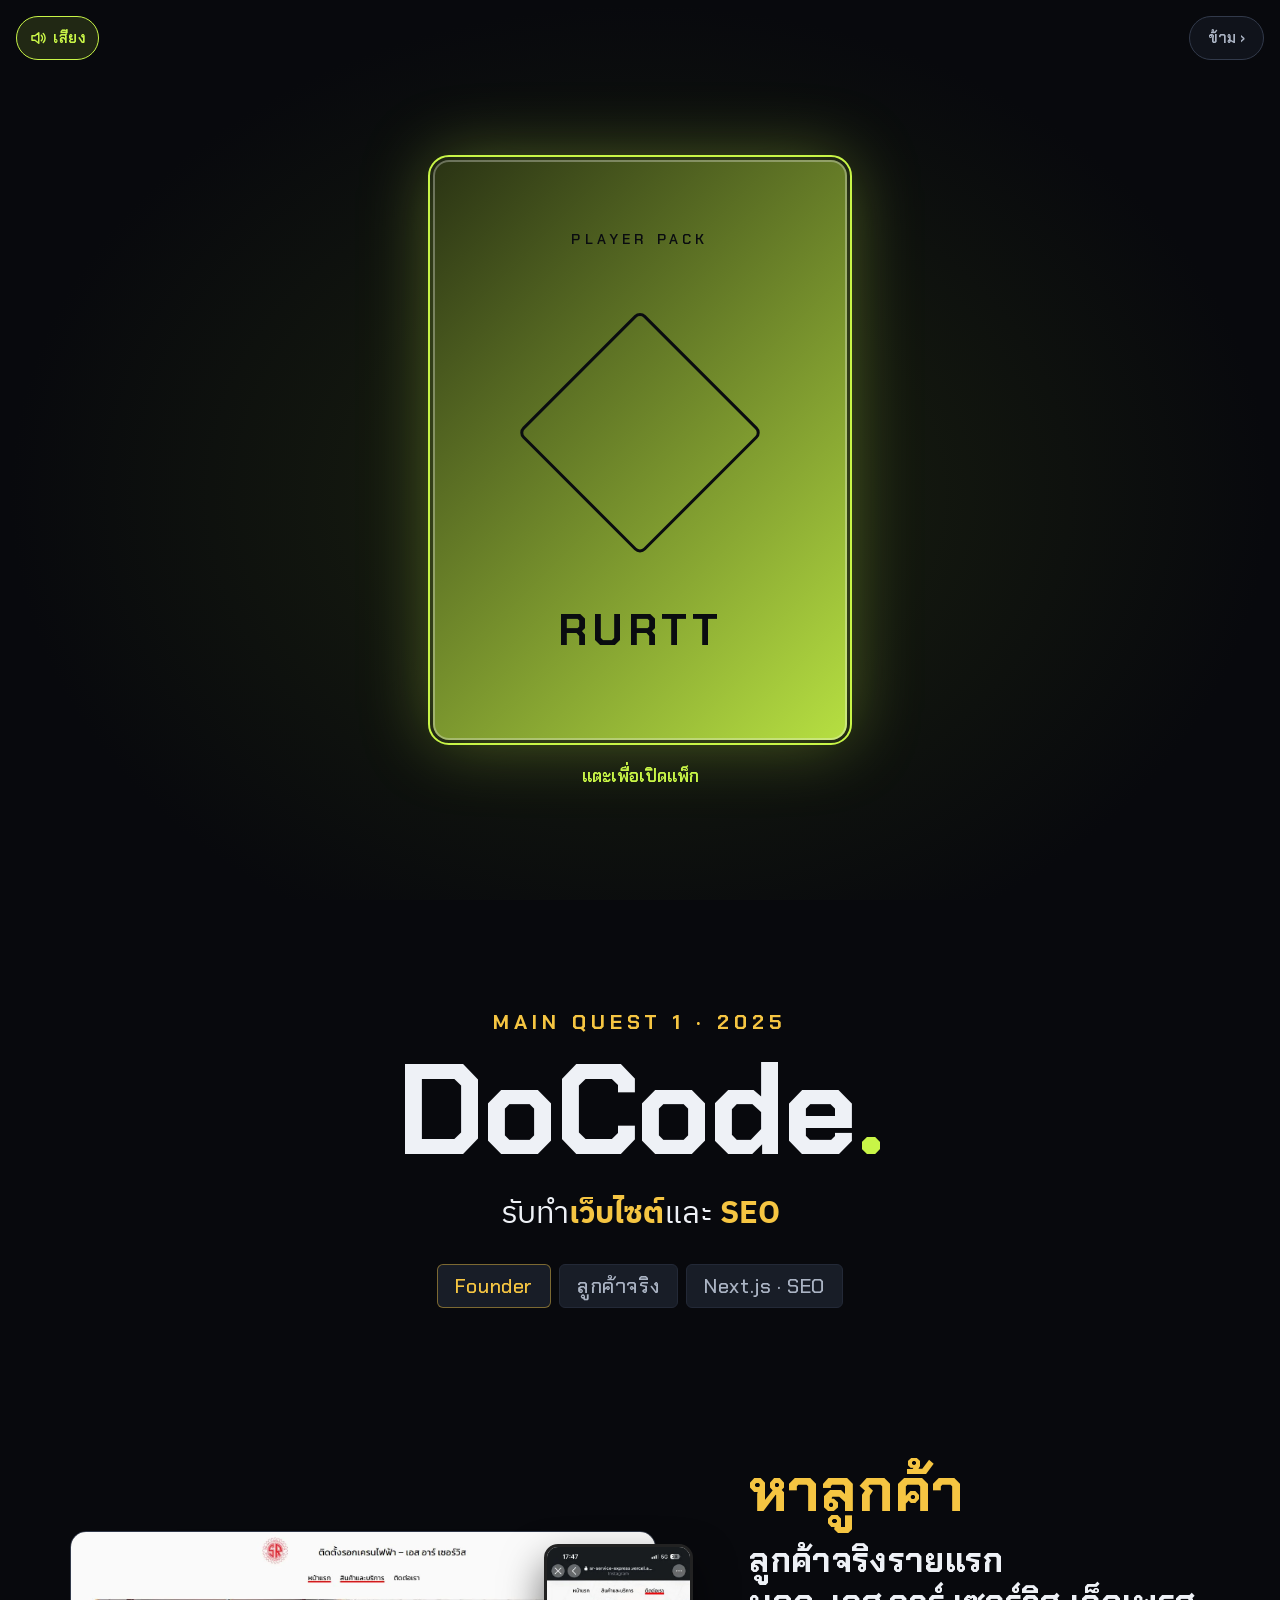
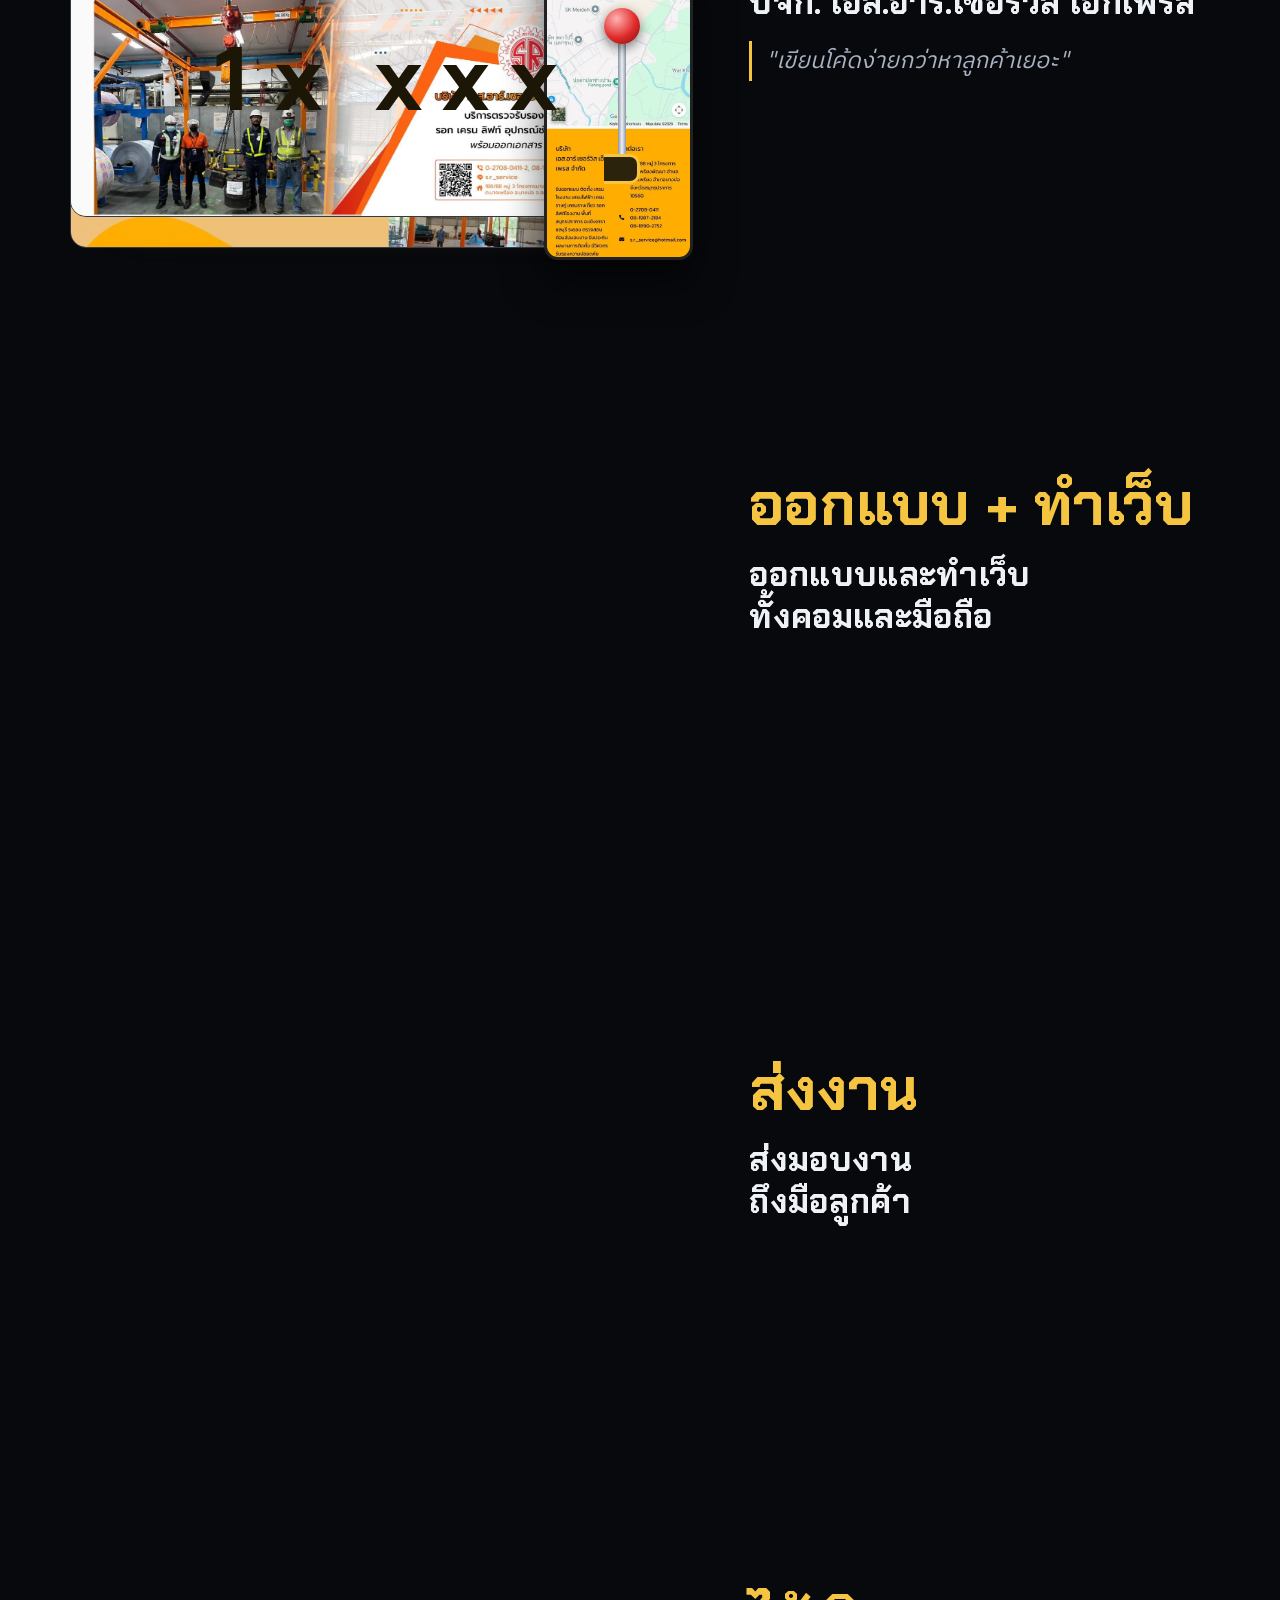
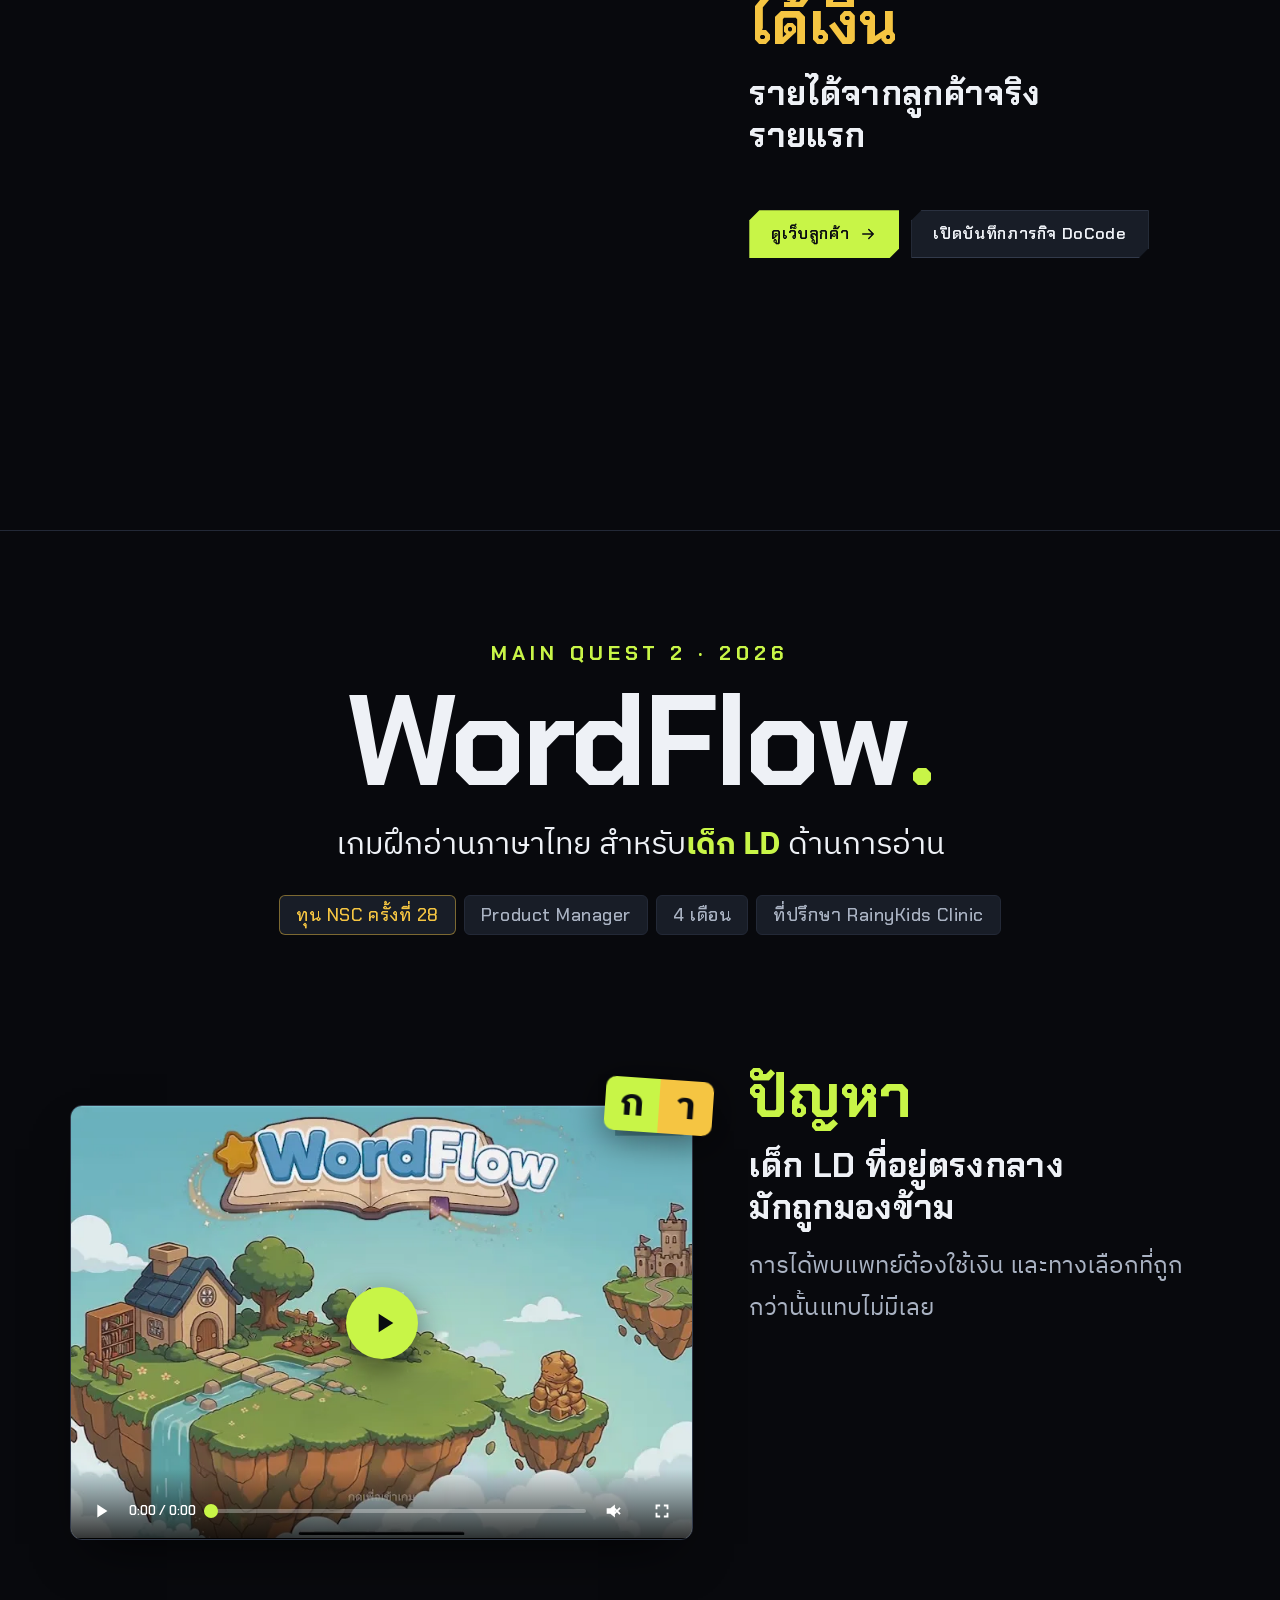
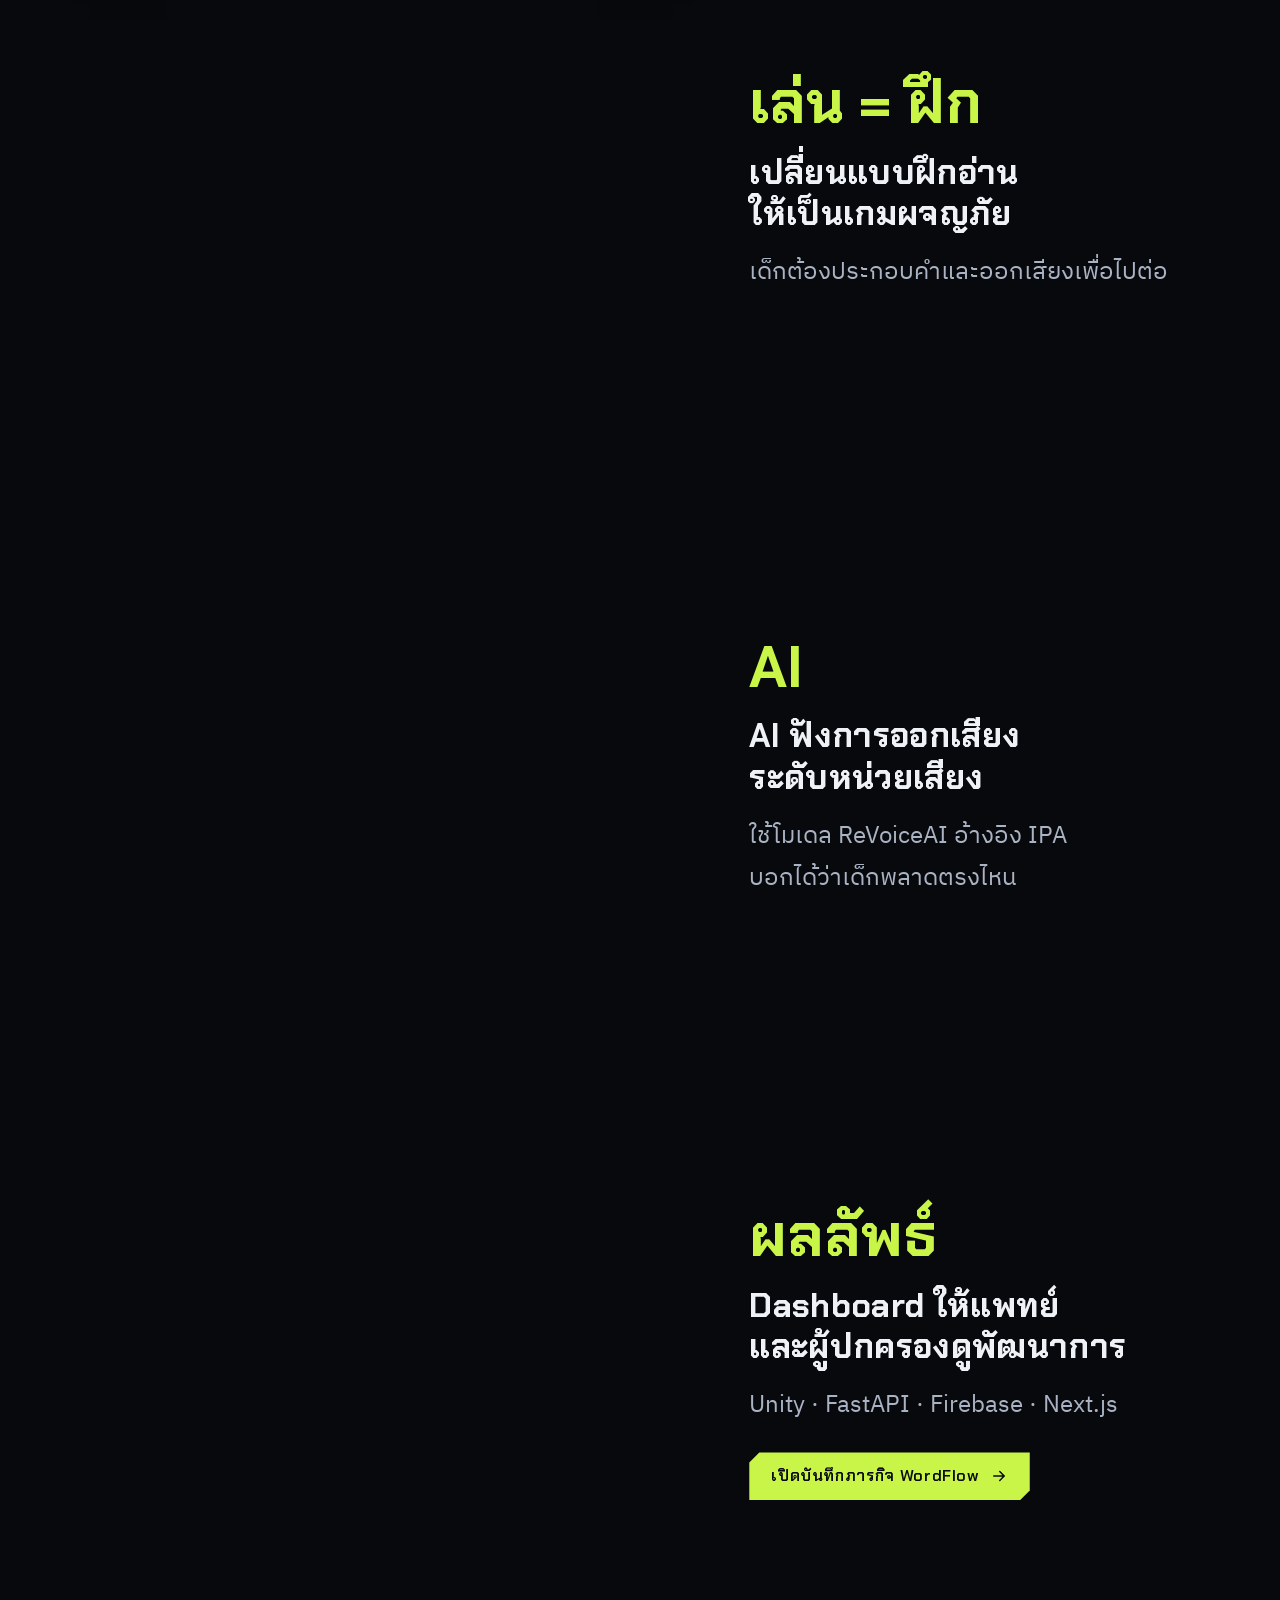
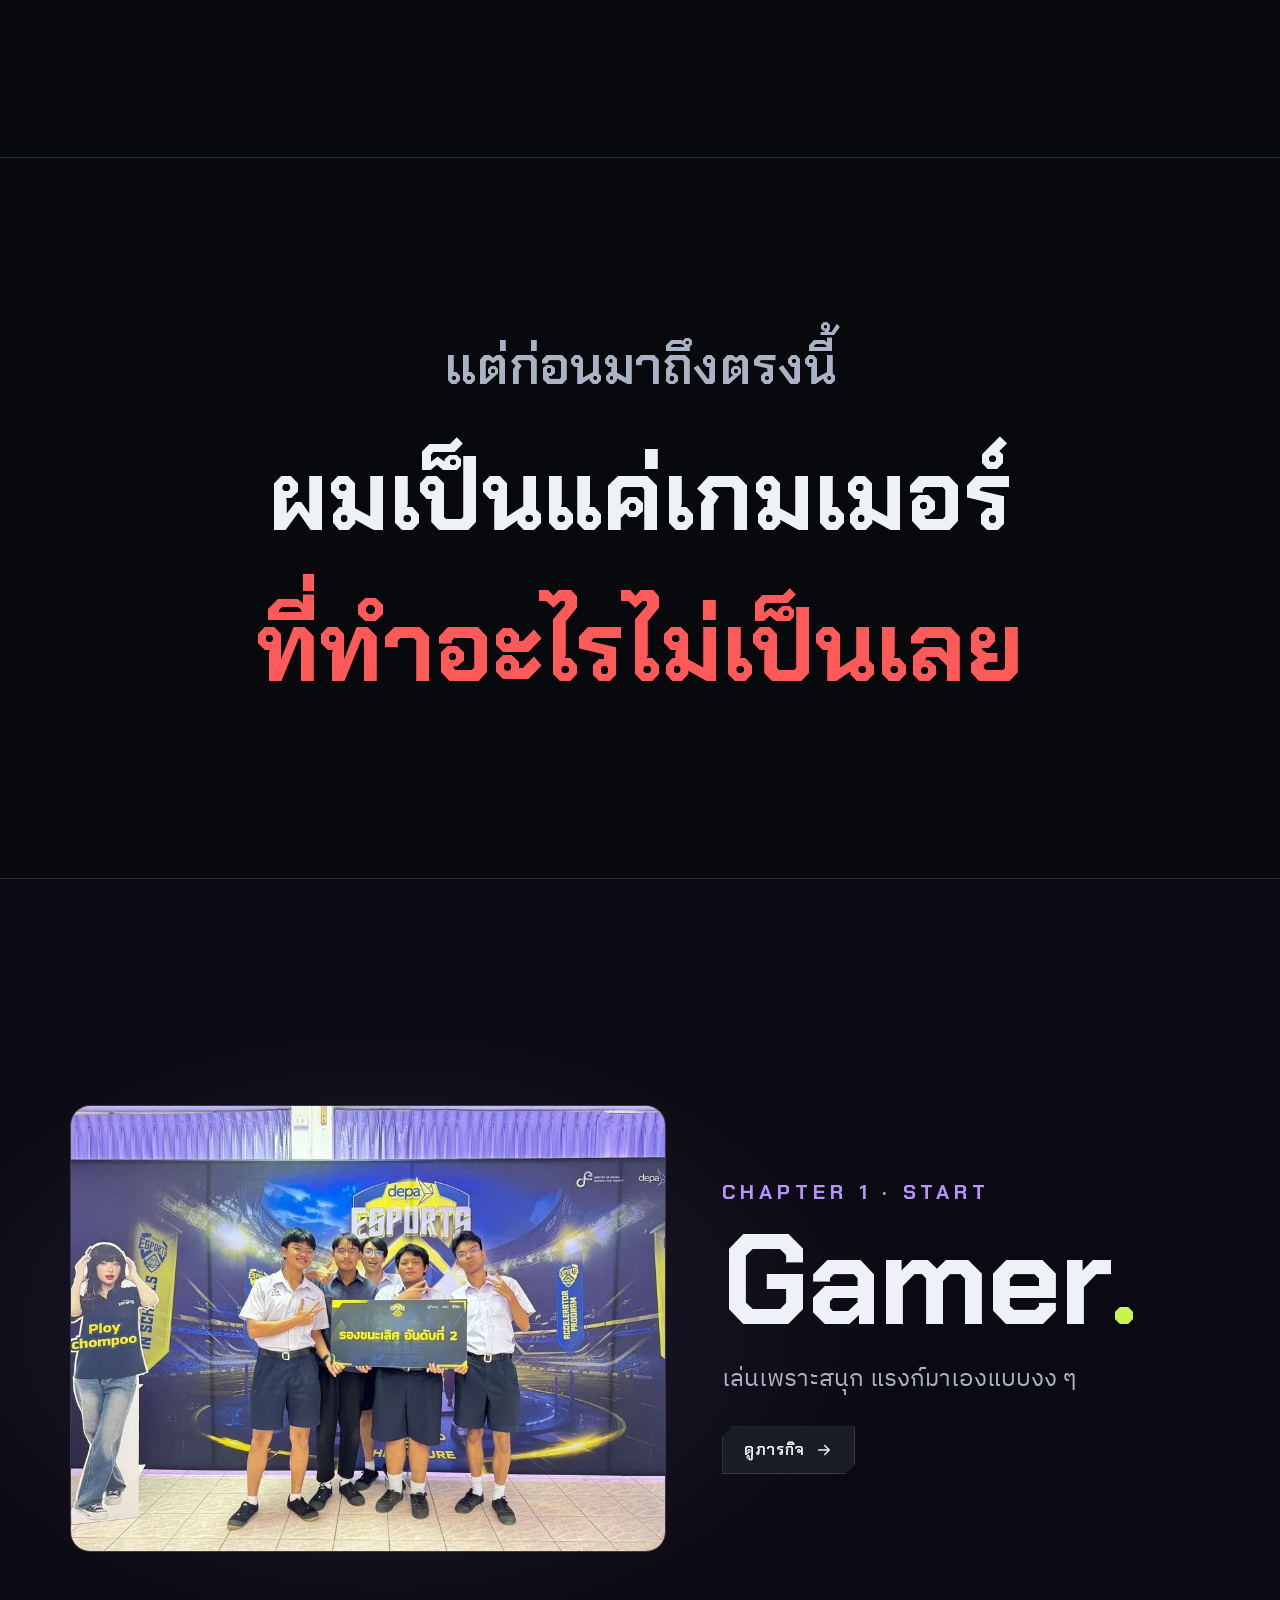
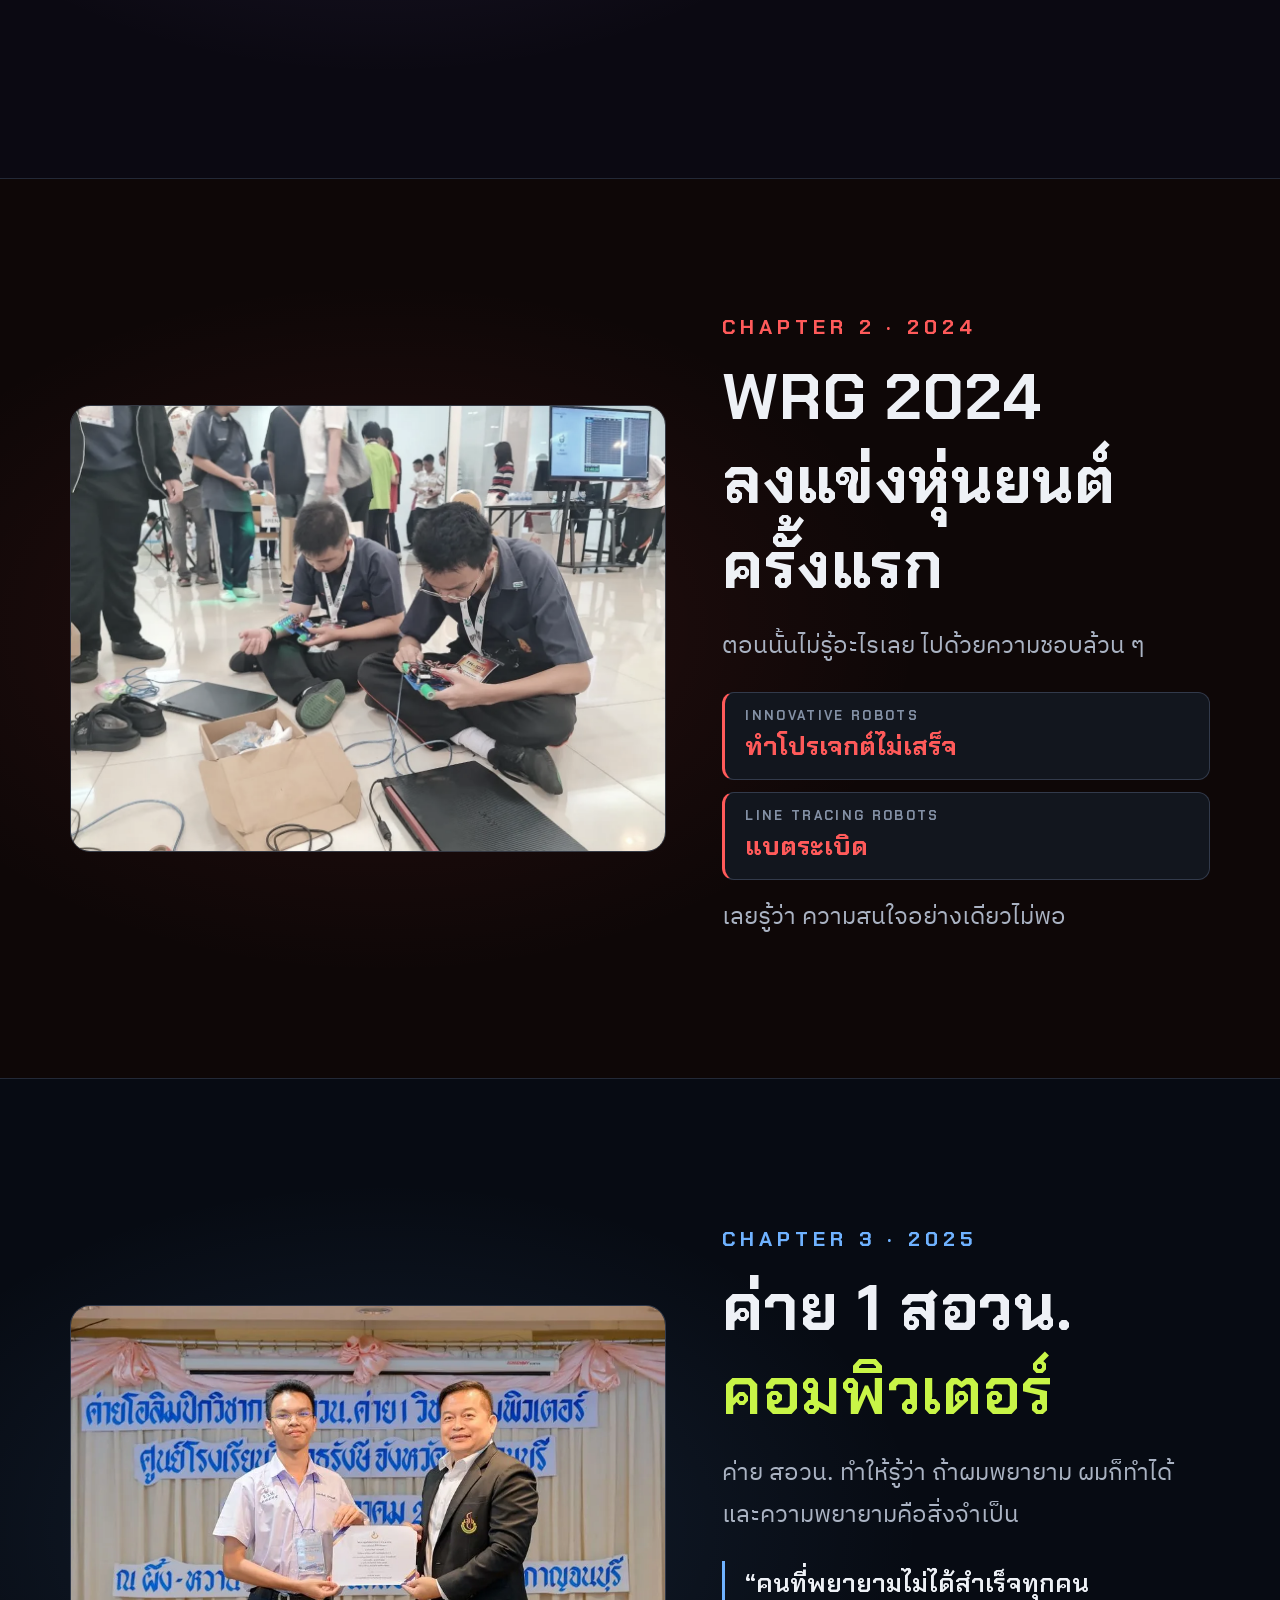
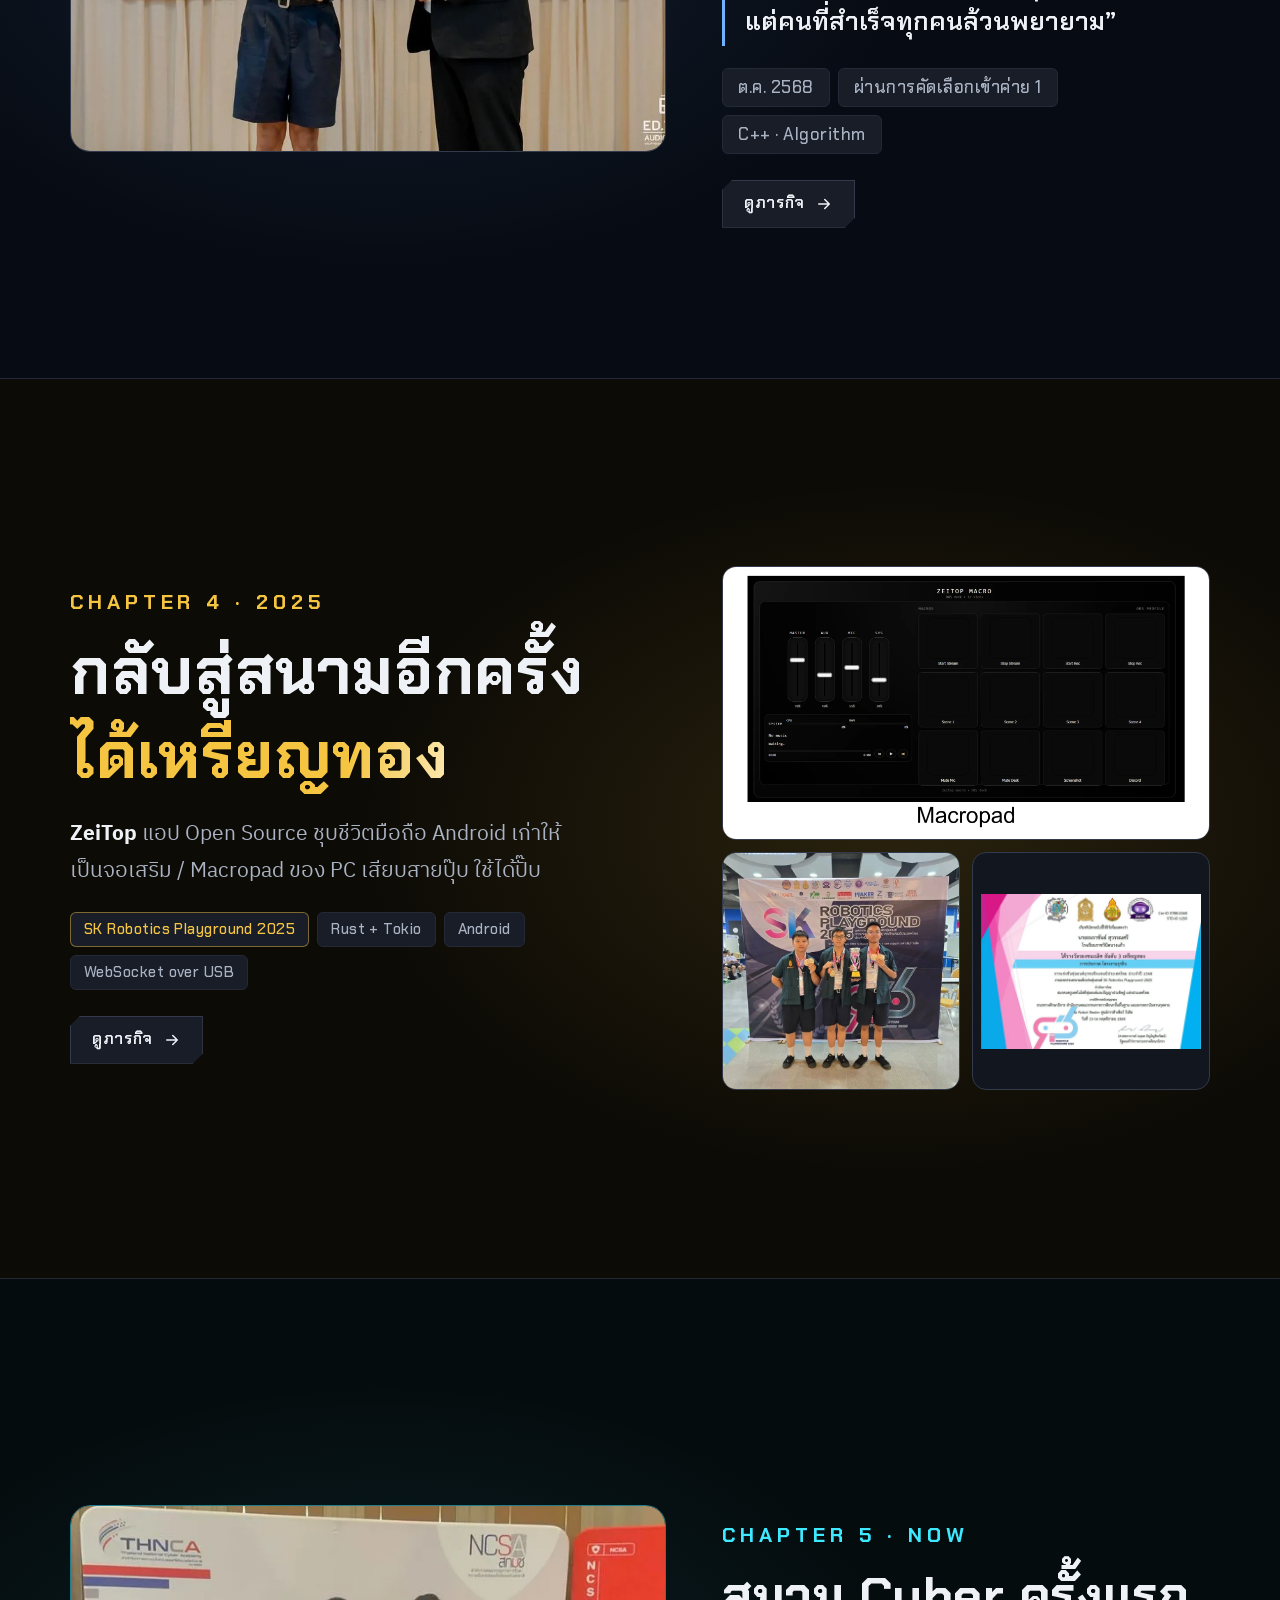
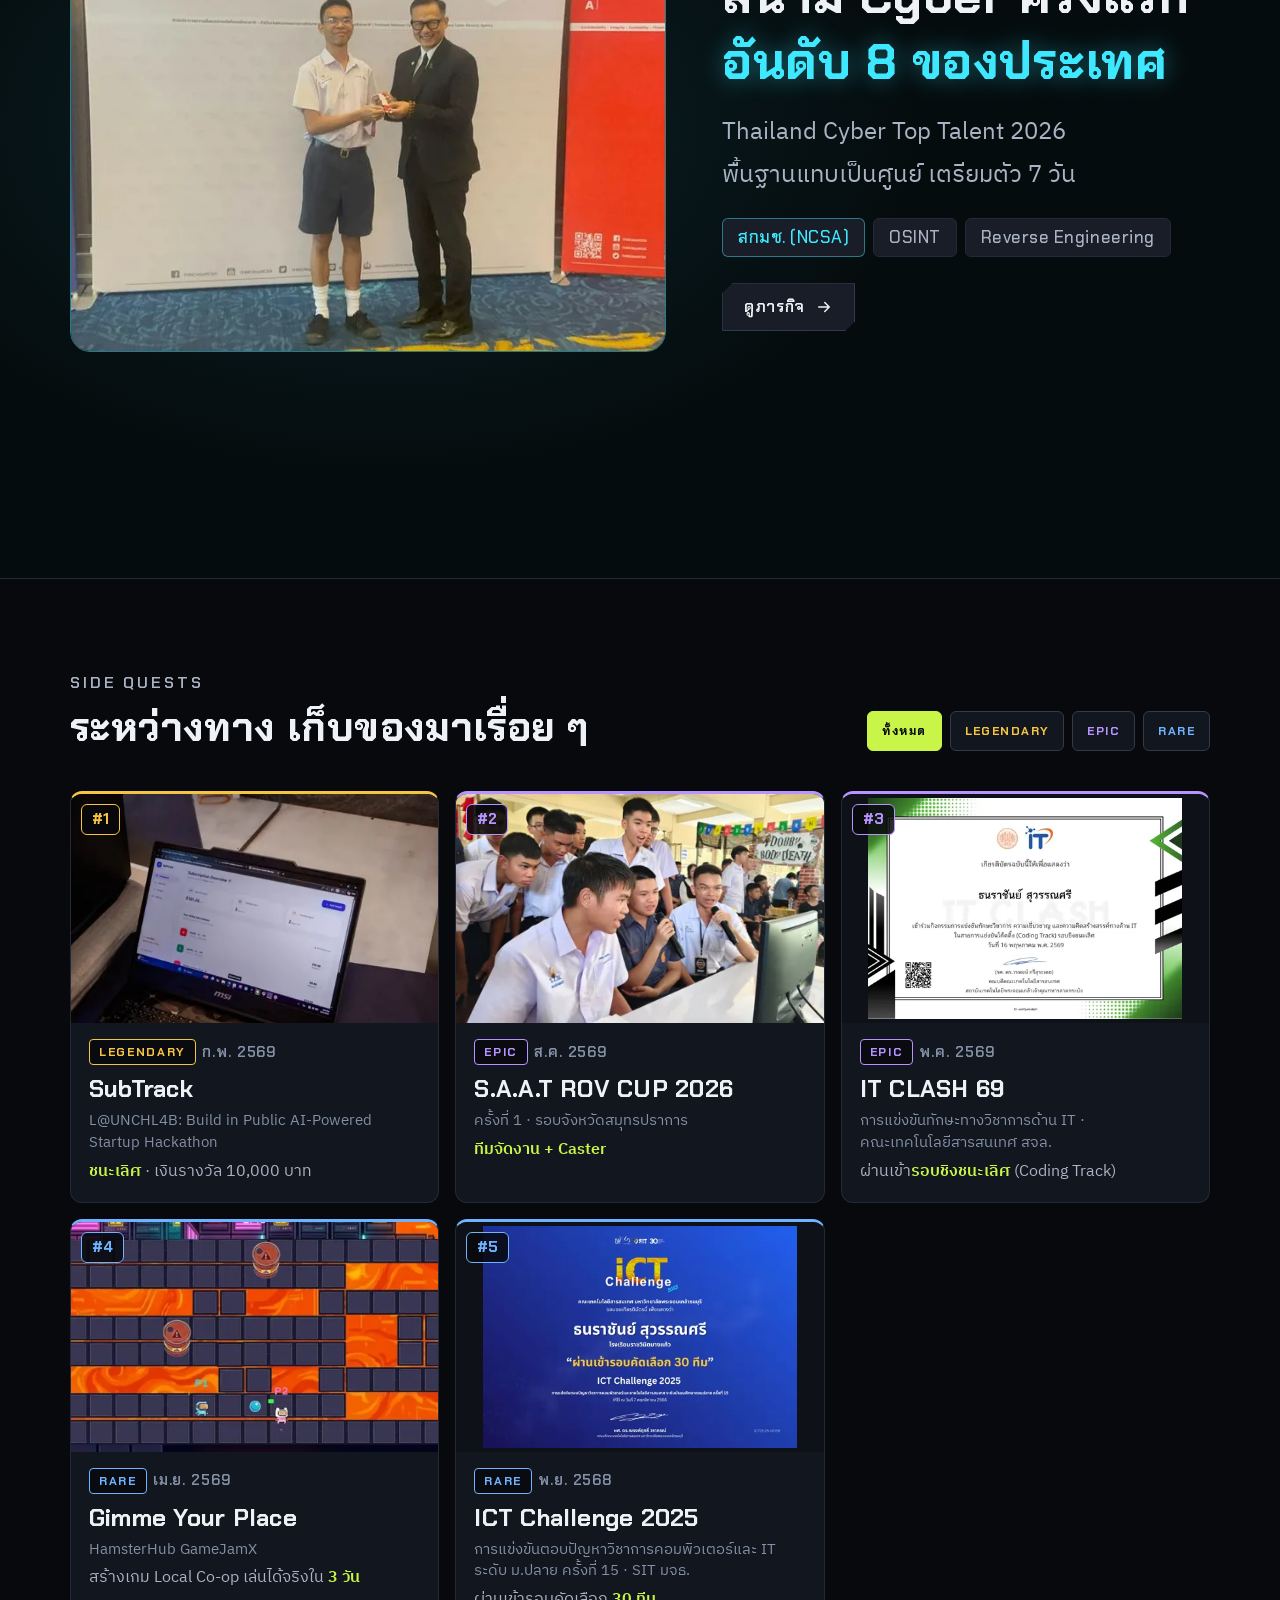
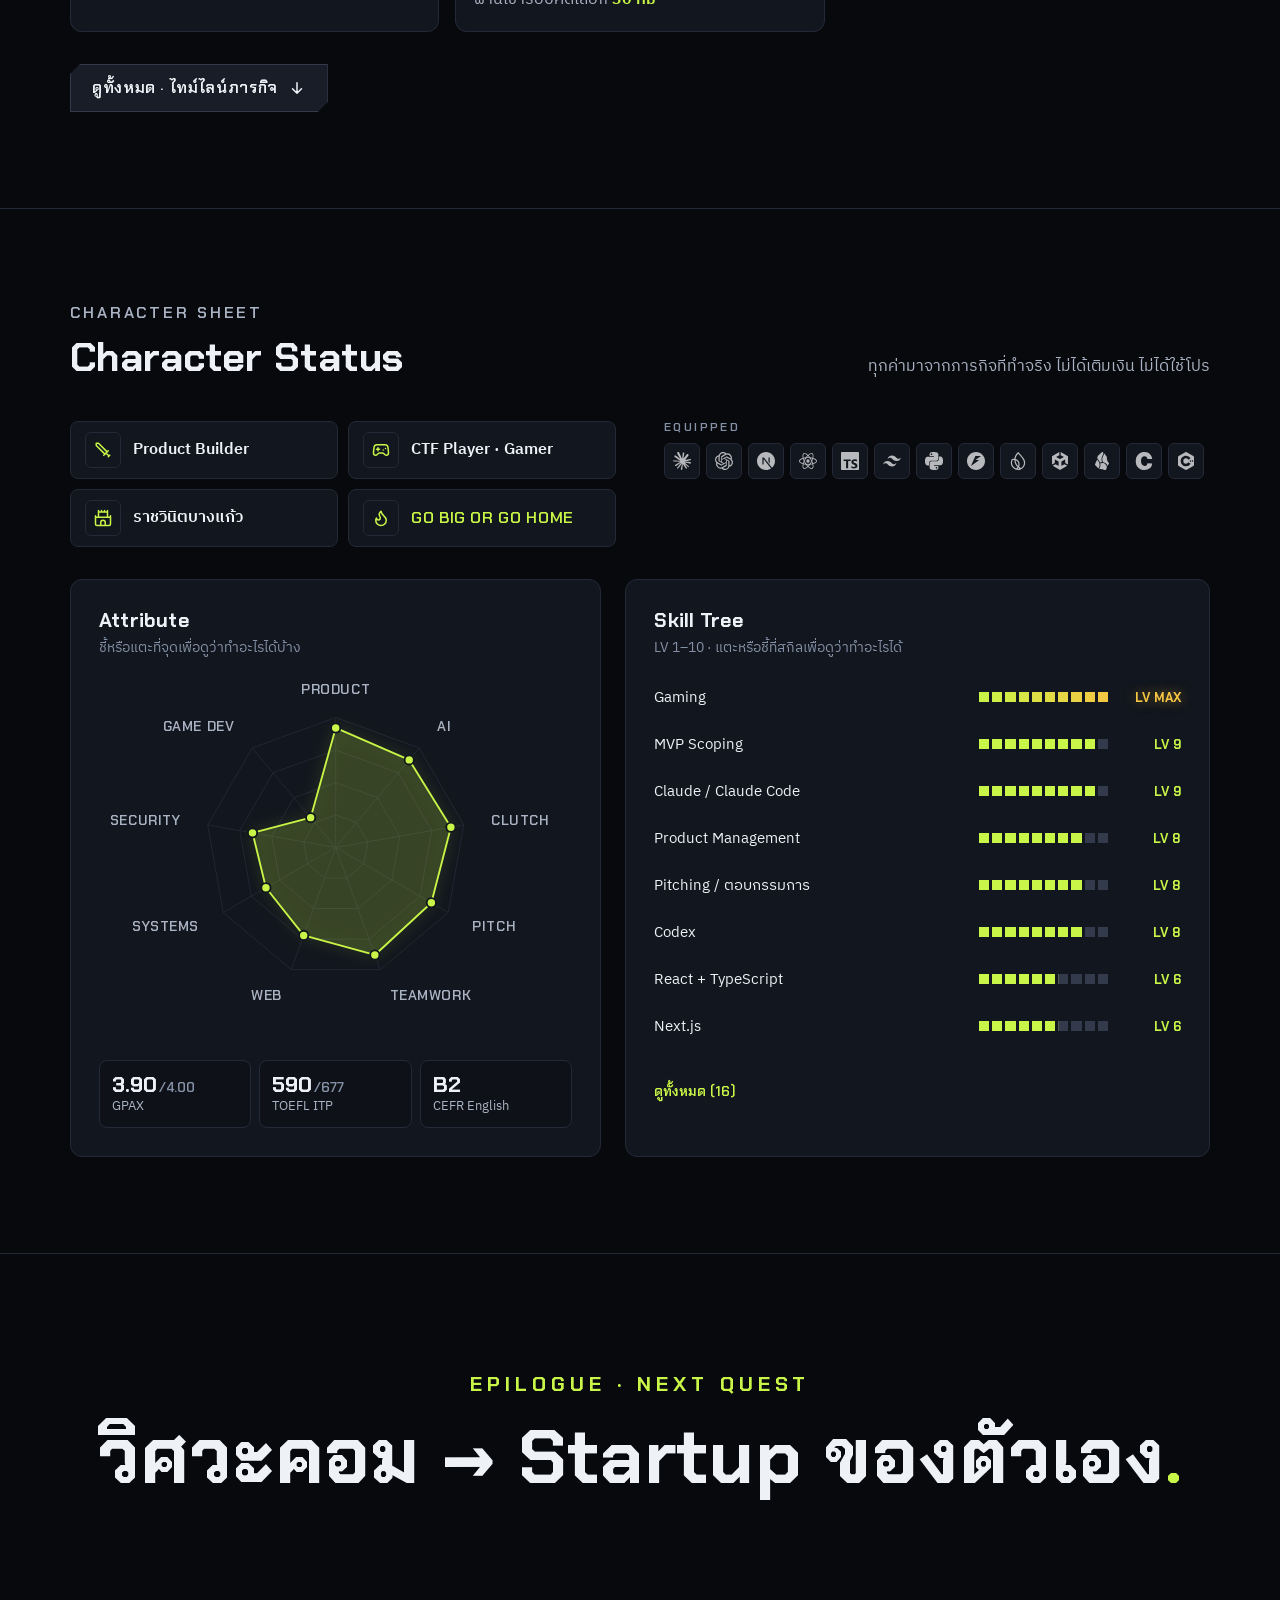
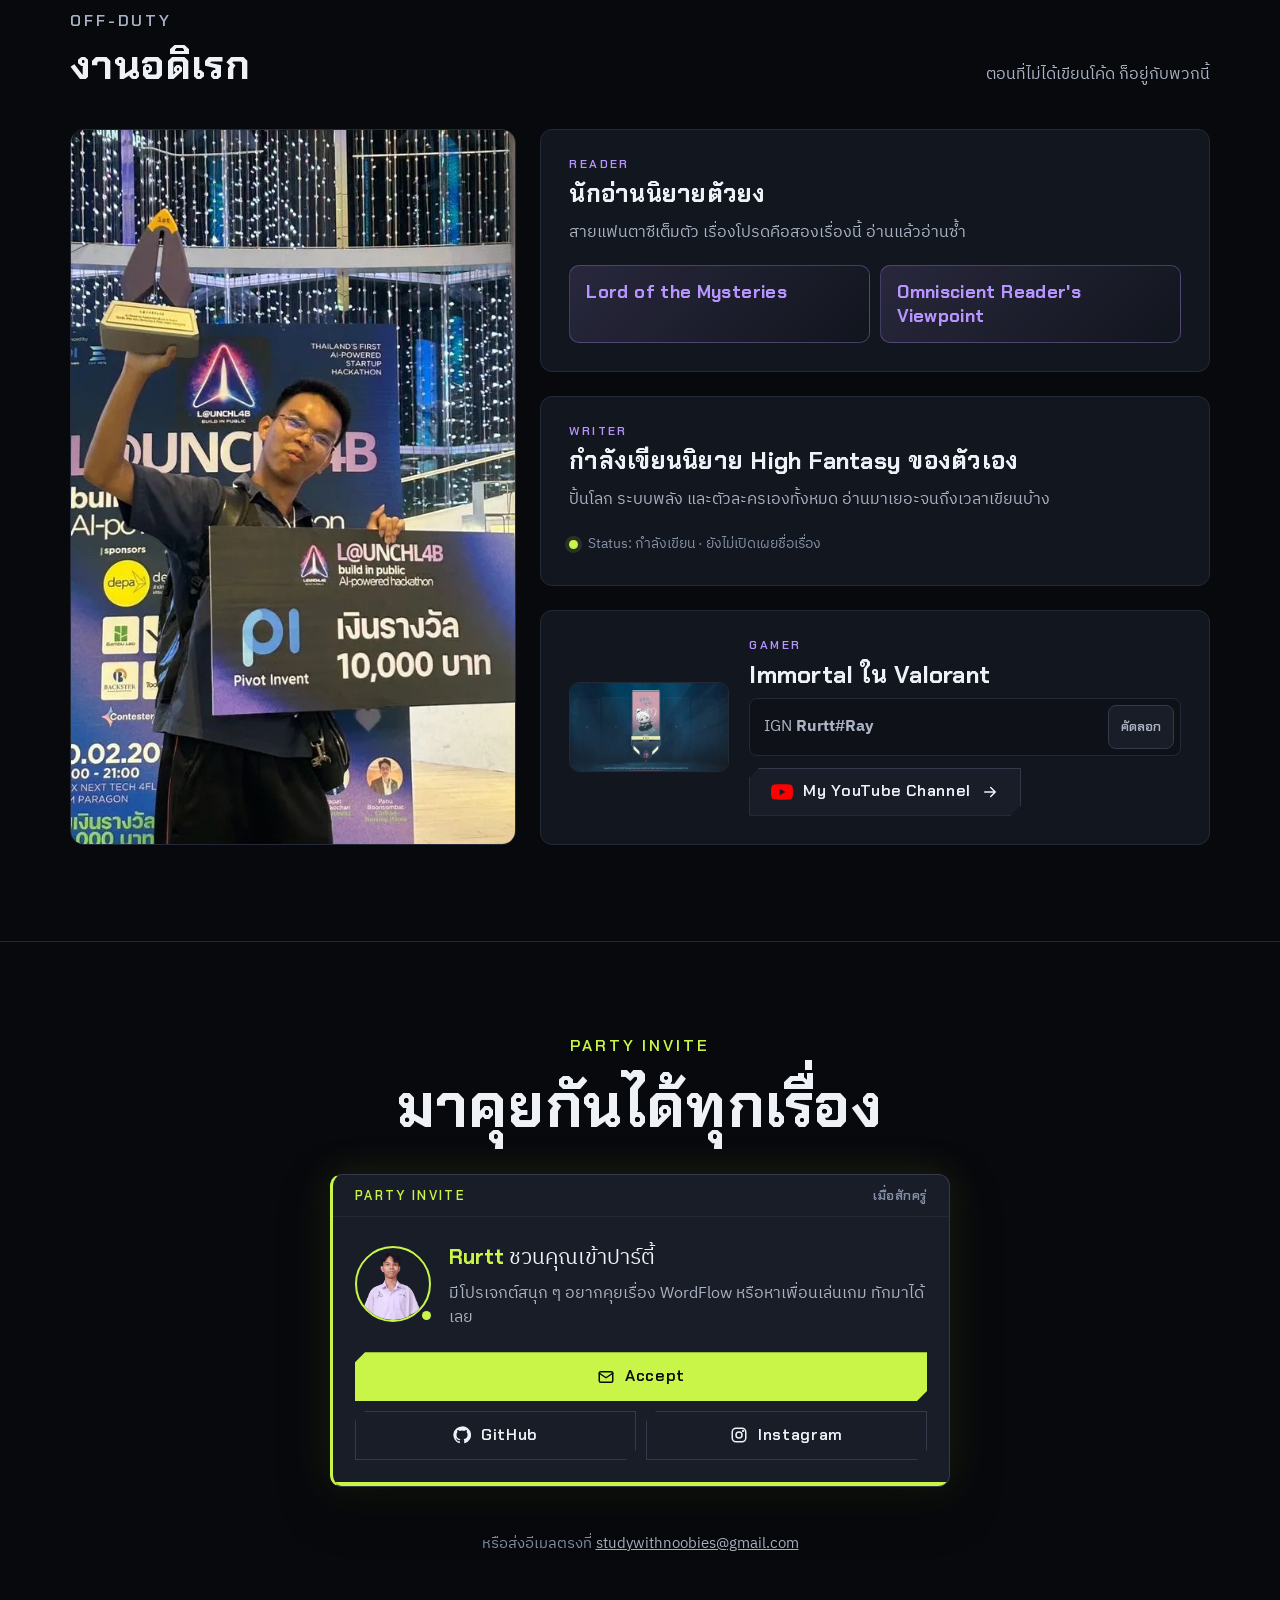
==== commit 0d5a9e97: "Chapter worlds (minimal): tint per chapter + one entrance each (TV on, drop, slide, iris, wipe), Ch." ====
--- a/index.html
+++ b/index.html
@@ -216,7 +216,7 @@
     <section class="chapter ch-gamer" id="ch1" aria-labelledby="ch1-title">
       <div class="container">
         <div class="ch-grid">
-          <figure class="ch-media reveal">
+          <figure class="ch-media pop" data-sfx="tape">
             <img src="assets/rov-1.webp" alt="ทีม ROV รับรางวัลรองชนะเลิศอันดับ 2 depa E-Sports In Schools" width="900" height="675" loading="lazy">
           </figure>
           <div class="ch-copy reveal">
@@ -232,7 +232,7 @@
     <!-- CH.2 THE FALL -->
     <section class="chapter ch-fall" id="ch2" aria-labelledby="ch2-title">
       <div class="container ch-grid">
-        <figure class="ch-media reveal">
+        <figure class="ch-media pop">
           <img src="assets/wrg.webp" alt="นั่งแก้หุ่นยนต์กับเพื่อนบนพื้นสนามแข่ง WRG 2024" width="900" height="506" loading="lazy">
         </figure>
         <div class="ch-copy reveal">
@@ -251,7 +251,7 @@
     <!-- CH.3 TURNING POINT -->
     <section class="chapter ch-posn" id="ch3" aria-labelledby="ch3-title">
       <div class="container ch-grid">
-        <figure class="ch-media reveal">
+        <figure class="ch-media pop">
           <img src="assets/posn-photo.webp" alt="รับเกียรติบัตรค่าย 1 สอวน. คอมพิวเตอร์" width="900" height="675" loading="lazy">
         </figure>
         <div class="ch-copy reveal">
@@ -268,7 +268,7 @@
     <!-- CH.4 COMEBACK -->
     <section class="chapter ch-comeback" id="ch4" aria-labelledby="ch4-title">
       <div class="container ch-grid rev">
-        <figure class="ch-media duo reveal">
+        <figure class="ch-media duo pop">
           <img src="assets/zt-macro-bg.webp" alt="ZeiTop เปลี่ยนมือถือ Android เก่าเป็น Macropad ของ PC" width="1920" height="1080" loading="lazy">
           <img src="assets/zt-team.webp" alt="ทีม ZeiTop ในวันแข่ง SK Robotics Playground 2025" width="900" height="675" loading="lazy">
           <img class="contain" src="assets/zt-cert.webp" alt="เกียรติบัตรเหรียญทอง SK Robotics Playground 2025" width="900" height="632" loading="lazy">
@@ -286,7 +286,7 @@
     <!-- CH.5 NOW -->
     <section class="chapter ch-now" id="ch5" aria-labelledby="ch5n-title">
       <div class="container ch-grid">
-        <figure class="ch-media reveal">
+        <figure class="ch-media pop">
           <img src="assets/ctf-award.webp" alt="รับเหรียญ Thailand Cyber Top Talent 2026" width="900" height="506" loading="lazy">
         </figure>
         <div class="ch-copy reveal">
--- a/styles.css
+++ b/styles.css
@@ -694,10 +694,10 @@
 .js .ch-copy.in .gold-shine { animation: goldsweep 1.4s 0.5s ease-in-out both; }
 @keyframes goldsweep { from { background-position: 100% 0; } 50% { filter: drop-shadow(0 0 18px rgba(245, 197, 66, 0.7)); } to { background-position: 0 0; } }
 /* as the shine passes, the team photo (medals on) pulses gold once (echo of the hero badge pulse) */
-.js .duo.reveal.in img:nth-child(2) { animation: goldpulse 1.3s 1s ease-out both; }
+.js .duo.in img:nth-child(2) { animation: goldpulse 1.3s 1s ease-out both; }
 @keyframes goldpulse { 0% { box-shadow: 0 0 0 0 rgba(245, 197, 66, 0.85); border-color: var(--legendary); } 60% { border-color: var(--legendary); } 100% { box-shadow: 0 0 0 22px rgba(245, 197, 66, 0); } }
-.js .duo.reveal img { transition: opacity 0.6s var(--ease), transform 0.7s var(--ease); }
-.js .duo.reveal:not(.in) img { opacity: 0; transform: translateY(48px); }
+.js .duo img { transition: opacity 0.6s var(--ease), transform 0.7s var(--ease); }
+.js .duo:not(.in) img { opacity: 0; transform: translateY(48px); }
 .duo img:nth-child(2) { transition-delay: 0.15s; }
 .duo img:nth-child(3) { transition-delay: 0.3s; }
 
@@ -859,3 +859,30 @@
 .pk-sfx { position: absolute; top: 16px; left: 16px; z-index: 3; min-height: 44px; border-radius: 99px; background: rgba(18, 22, 30, 0.8); font-size: 15px; letter-spacing: 0.04em; }
 @media (max-width: 1199px) { .hud .sfx-btn span { position: absolute; width: 1px; height: 1px; overflow: hidden; clip: rect(0 0 0 0); } .hud .sfx-btn { min-width: 44px; justify-content: center; position: relative; } }
 @media (pointer: coarse) { .sfx-btn { min-height: 44px; } }
+
+/* chapter worlds (minimal): each chapter has its own tint, and its photo enters its own way once when it scrolls in. No pinning, no extra scroll */
+.ch-gamer, .ch-posn, .ch-comeback, .ch-now { overflow-x: clip; } /* entrances start off-frame; never widen the page */
+.ch-gamer { --ch: var(--epic); background: radial-gradient(60% 55% at 30% 50%, rgba(183, 148, 255, 0.13), transparent 70%), #0b0912; }
+.ch-fall { background: radial-gradient(60% 55% at 30% 50%, rgba(255, 90, 90, 0.11), transparent 70%), #0e0707; }
+.ch-posn { --ch: var(--rare); background: radial-gradient(60% 55% at 30% 50%, rgba(111, 178, 255, 0.12), transparent 70%), #070b13; }
+.ch-comeback { background: radial-gradient(60% 55% at 70% 50%, rgba(245, 197, 66, 0.12), transparent 70%), #0d0b06; }
+.ch-now { background: radial-gradient(60% 55% at 30% 50%, rgba(62, 232, 255, 0.1), transparent 70%), #050c0e; }
+@media (prefers-reduced-motion: no-preference) {
+  .js .chapter .ch-media.pop:not(.in) { opacity: 0; }
+  .js .chapter .ch-media.pop.in { animation: 0.8s var(--ease) both; }
+  /* Ch.1: old TV turns on (line > full picture) */
+  .js .ch-gamer .ch-media.pop.in { animation-name: tv-on; }
+  @keyframes tv-on { 0% { opacity: 1; transform: scale(0.9, 0.006); filter: brightness(4); } 45% { transform: scale(1, 0.006); filter: brightness(4); } 100% { transform: none; filter: none; } }
+  /* Ch.2: drops in and thuds */
+  .js .ch-fall .ch-media.pop.in { animation-name: drop-in; animation-timing-function: cubic-bezier(0.5, 0, 0.75, 0); }
+  @keyframes drop-in { 0% { opacity: 0; transform: translateY(-90px) rotate(-3deg); } 70% { opacity: 1; transform: translateY(0) rotate(0); } 80% { transform: translateX(-6px); } 90% { transform: translateX(4px); } 100% { transform: none; } }
+  /* Ch.3: slides in from the right */
+  .js .ch-posn .ch-media.pop.in { animation-name: from-right; animation-duration: 1s; animation-timing-function: cubic-bezier(0.3, 0.7, 0.3, 1); }
+  @keyframes from-right { from { opacity: 0; transform: translateX(220px); } }
+  /* Ch.4: iris opens */
+  .js .ch-comeback .ch-media.pop.in { animation-name: iris; }
+  @keyframes iris { from { clip-path: circle(0% at 50% 50%); } to { clip-path: circle(75% at 50% 50%); } }
+  /* Ch.5: wiped in top to bottom (the cyan scan line rides the edge) */
+  .js .ch-now .ch-media.pop.in { animation-name: wipe-down; animation-duration: 1s; }
+  @keyframes wipe-down { from { clip-path: inset(0 0 100% 0); } to { clip-path: inset(0); } }
+}
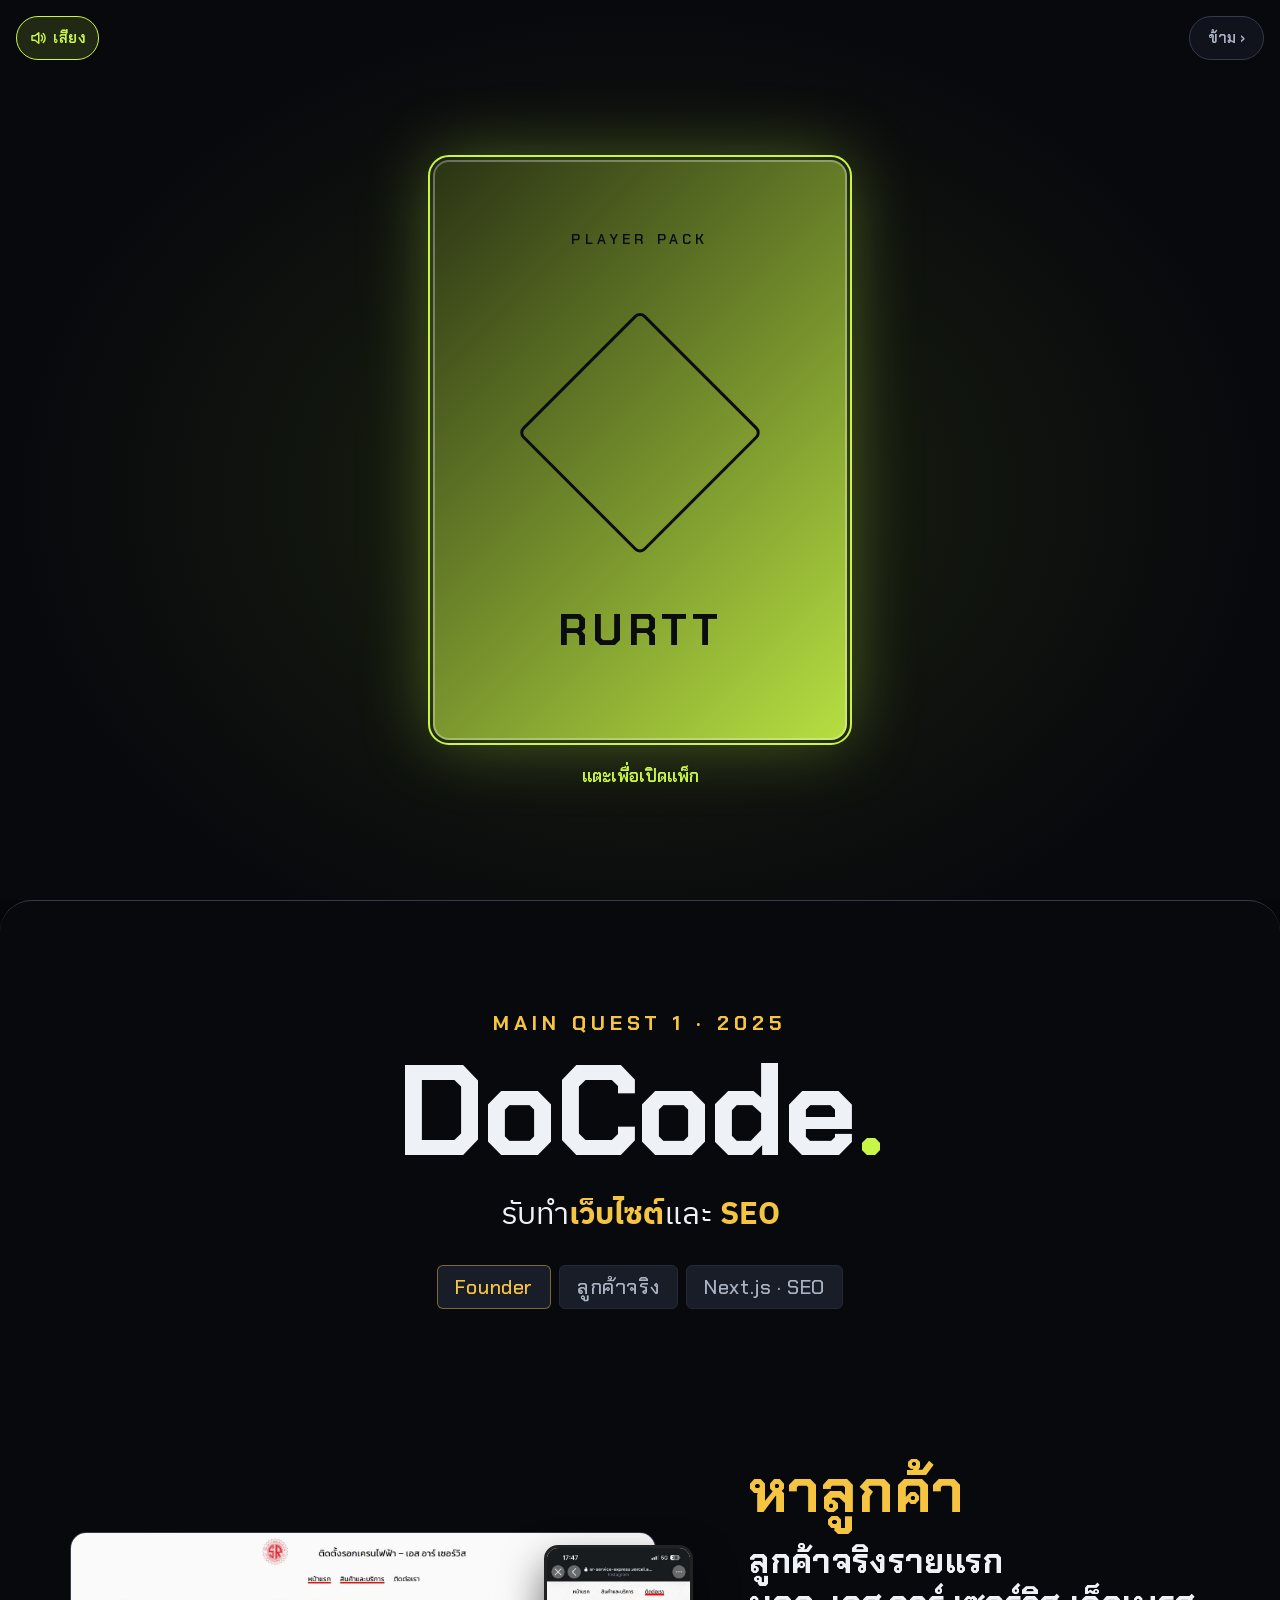
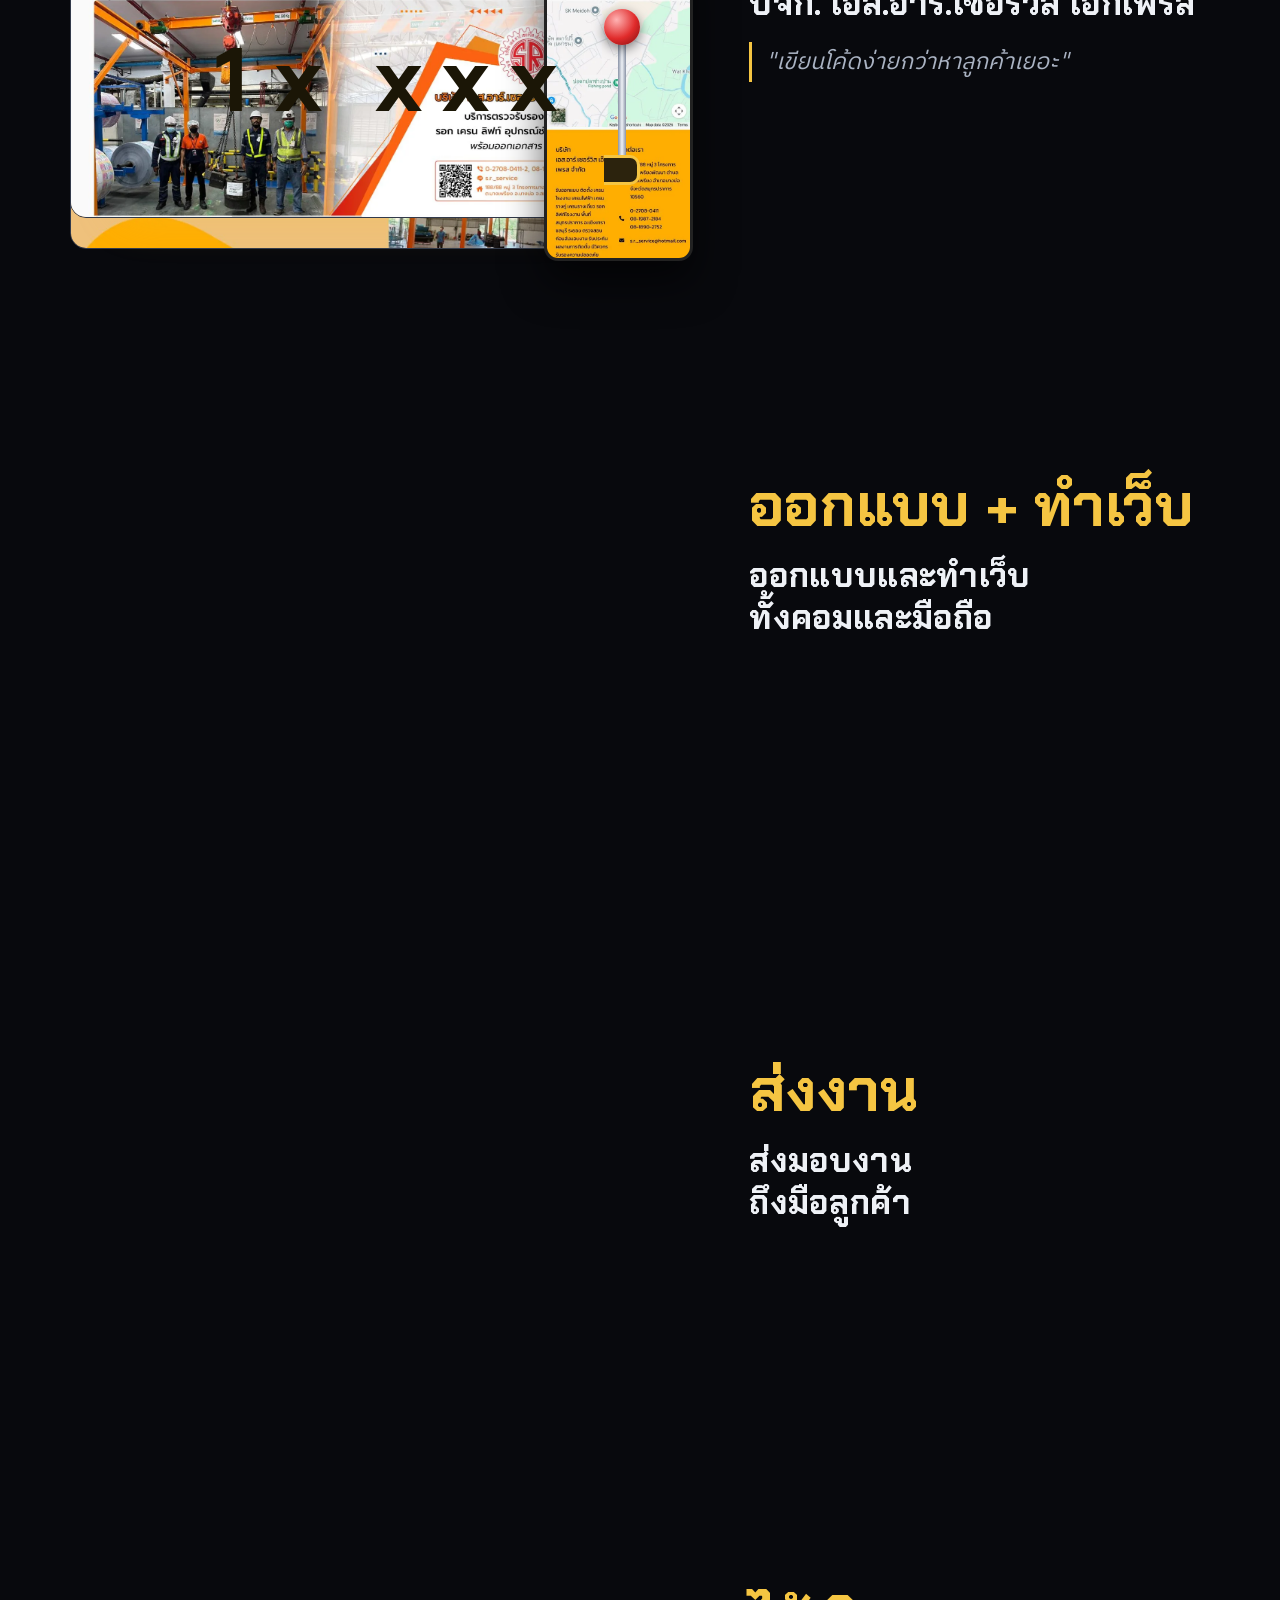
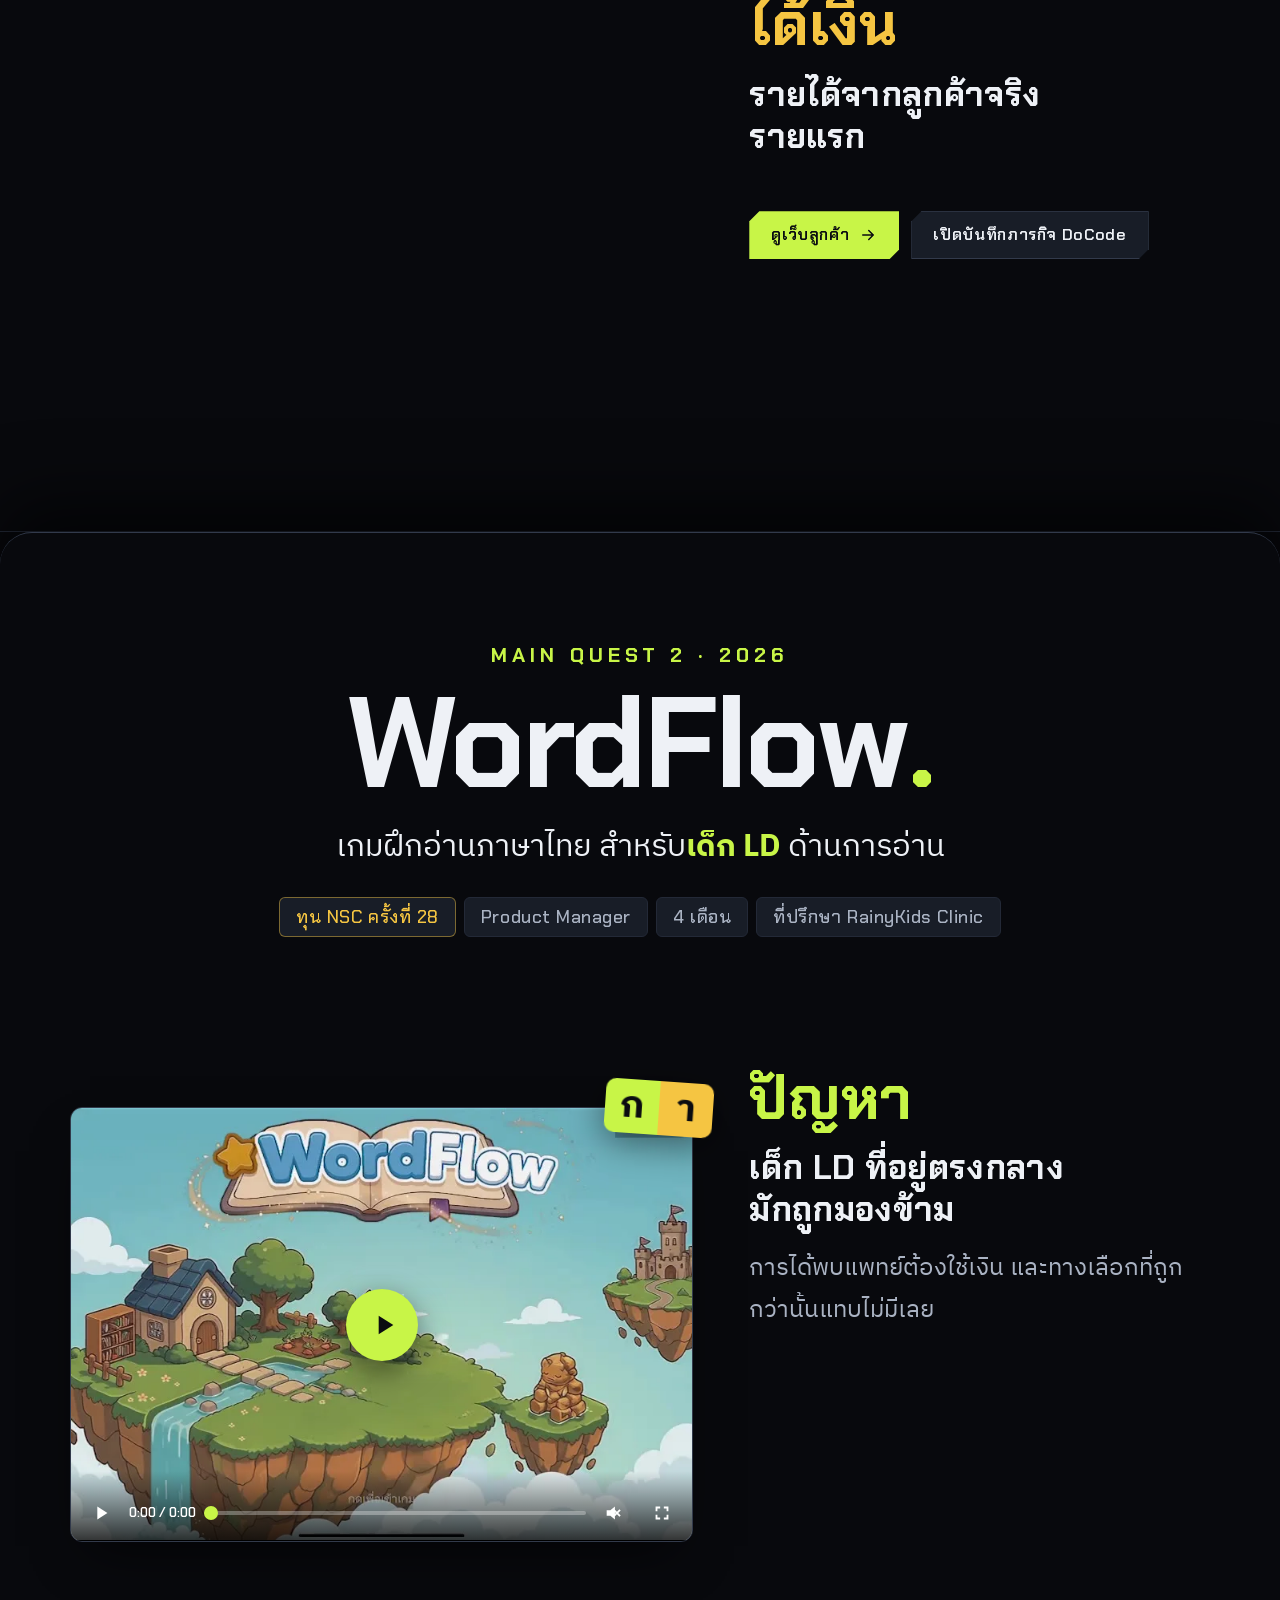
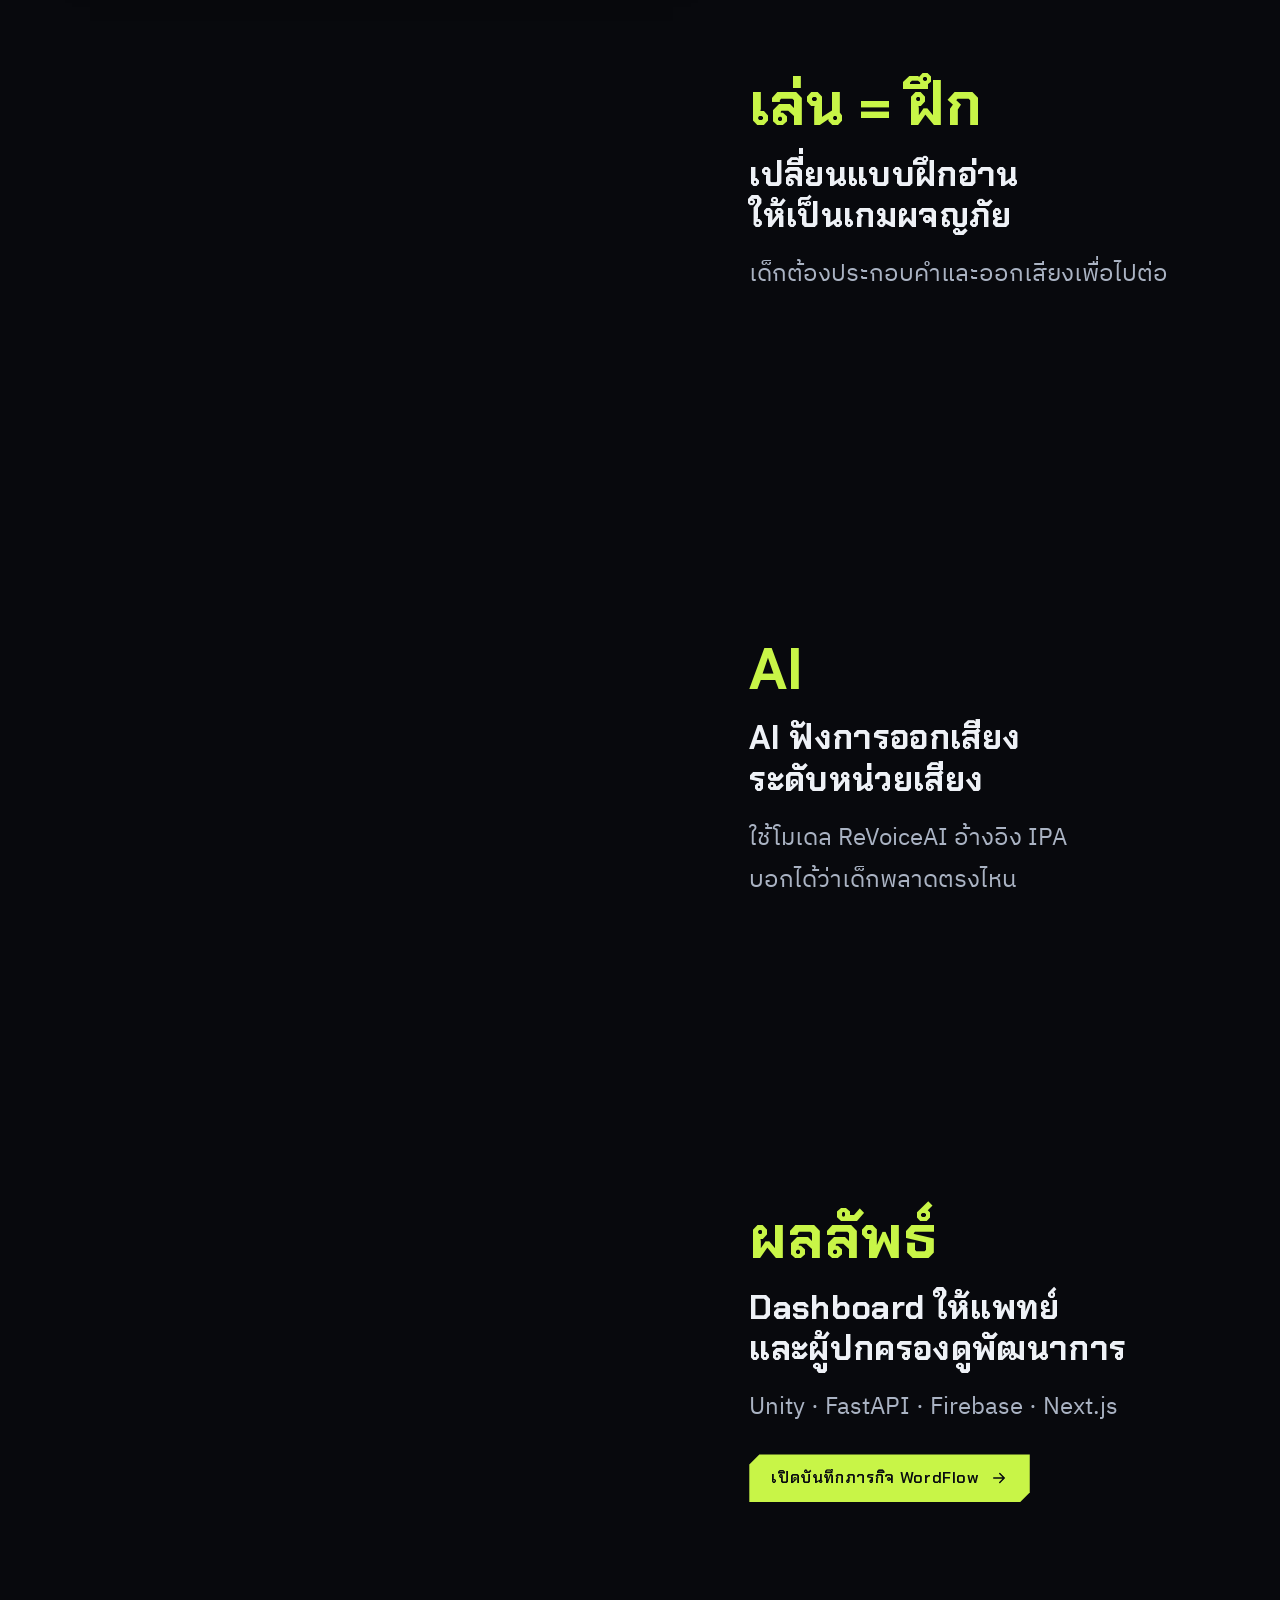
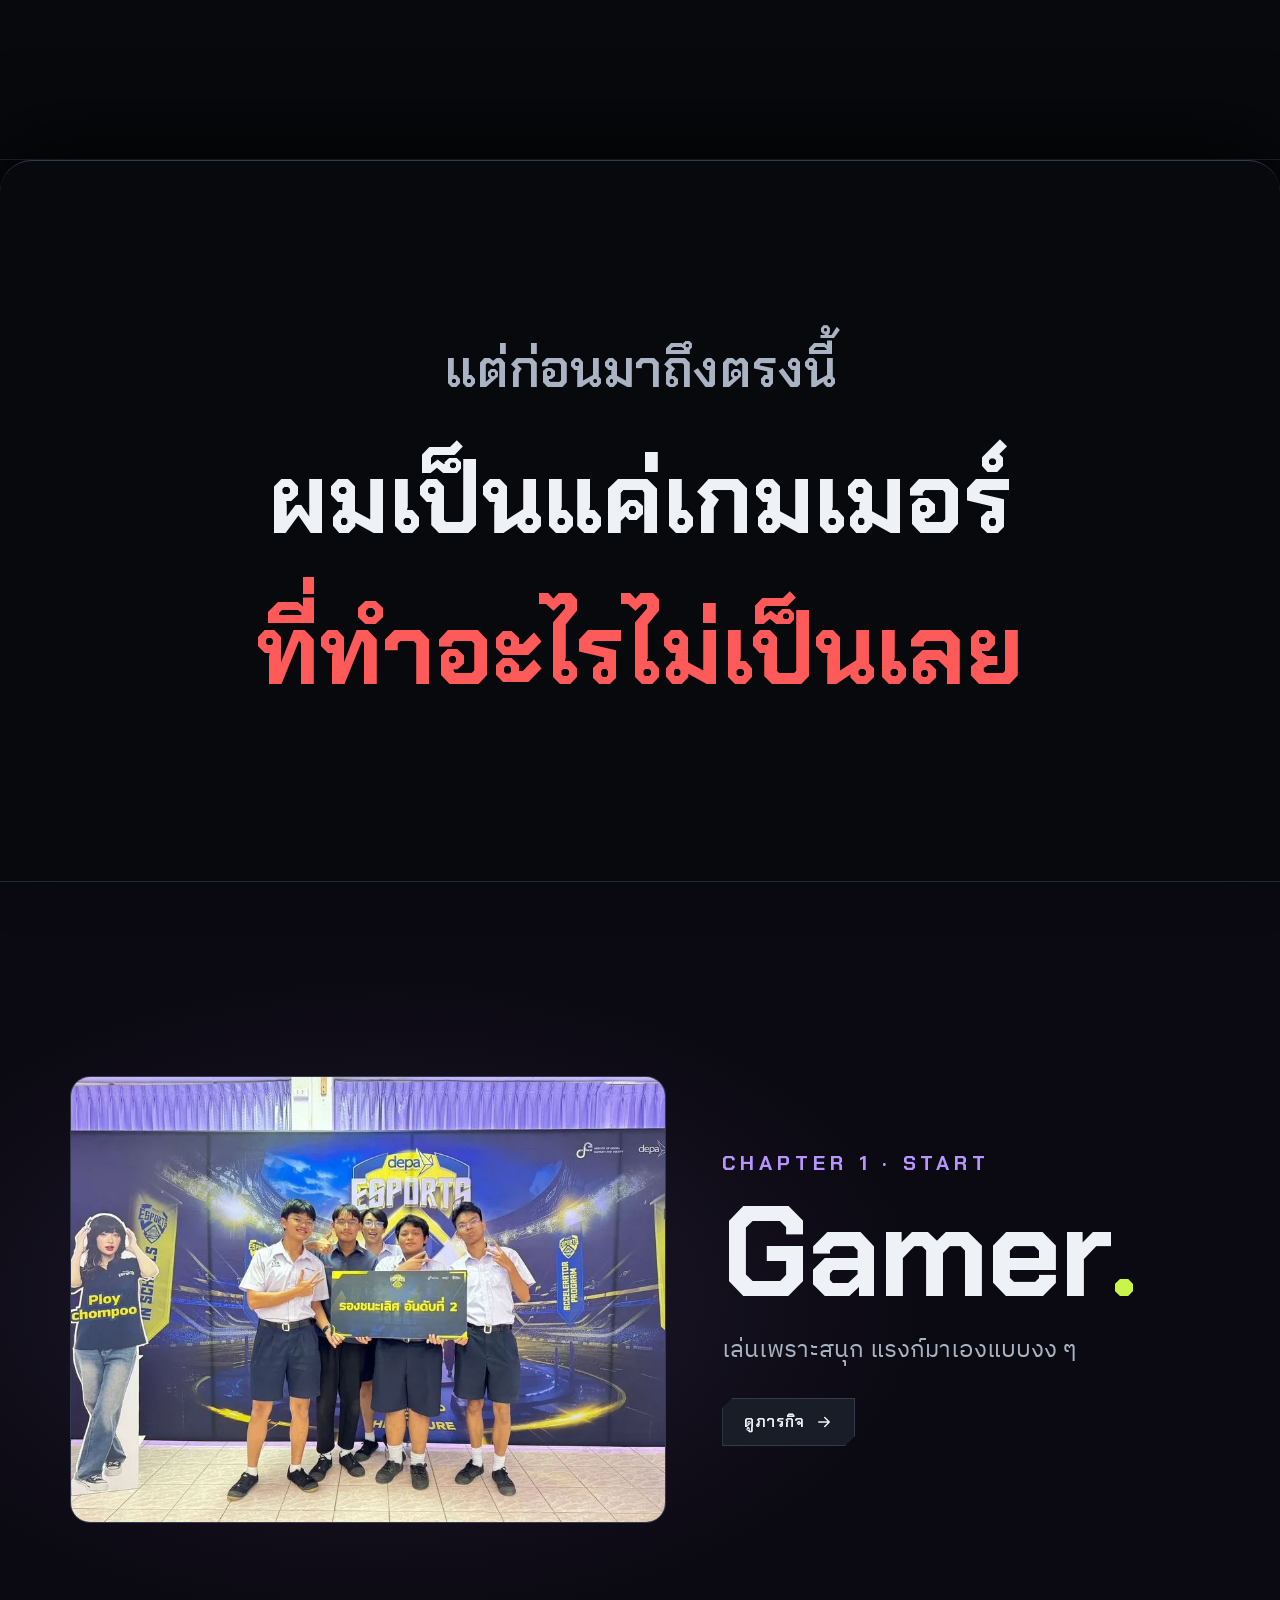
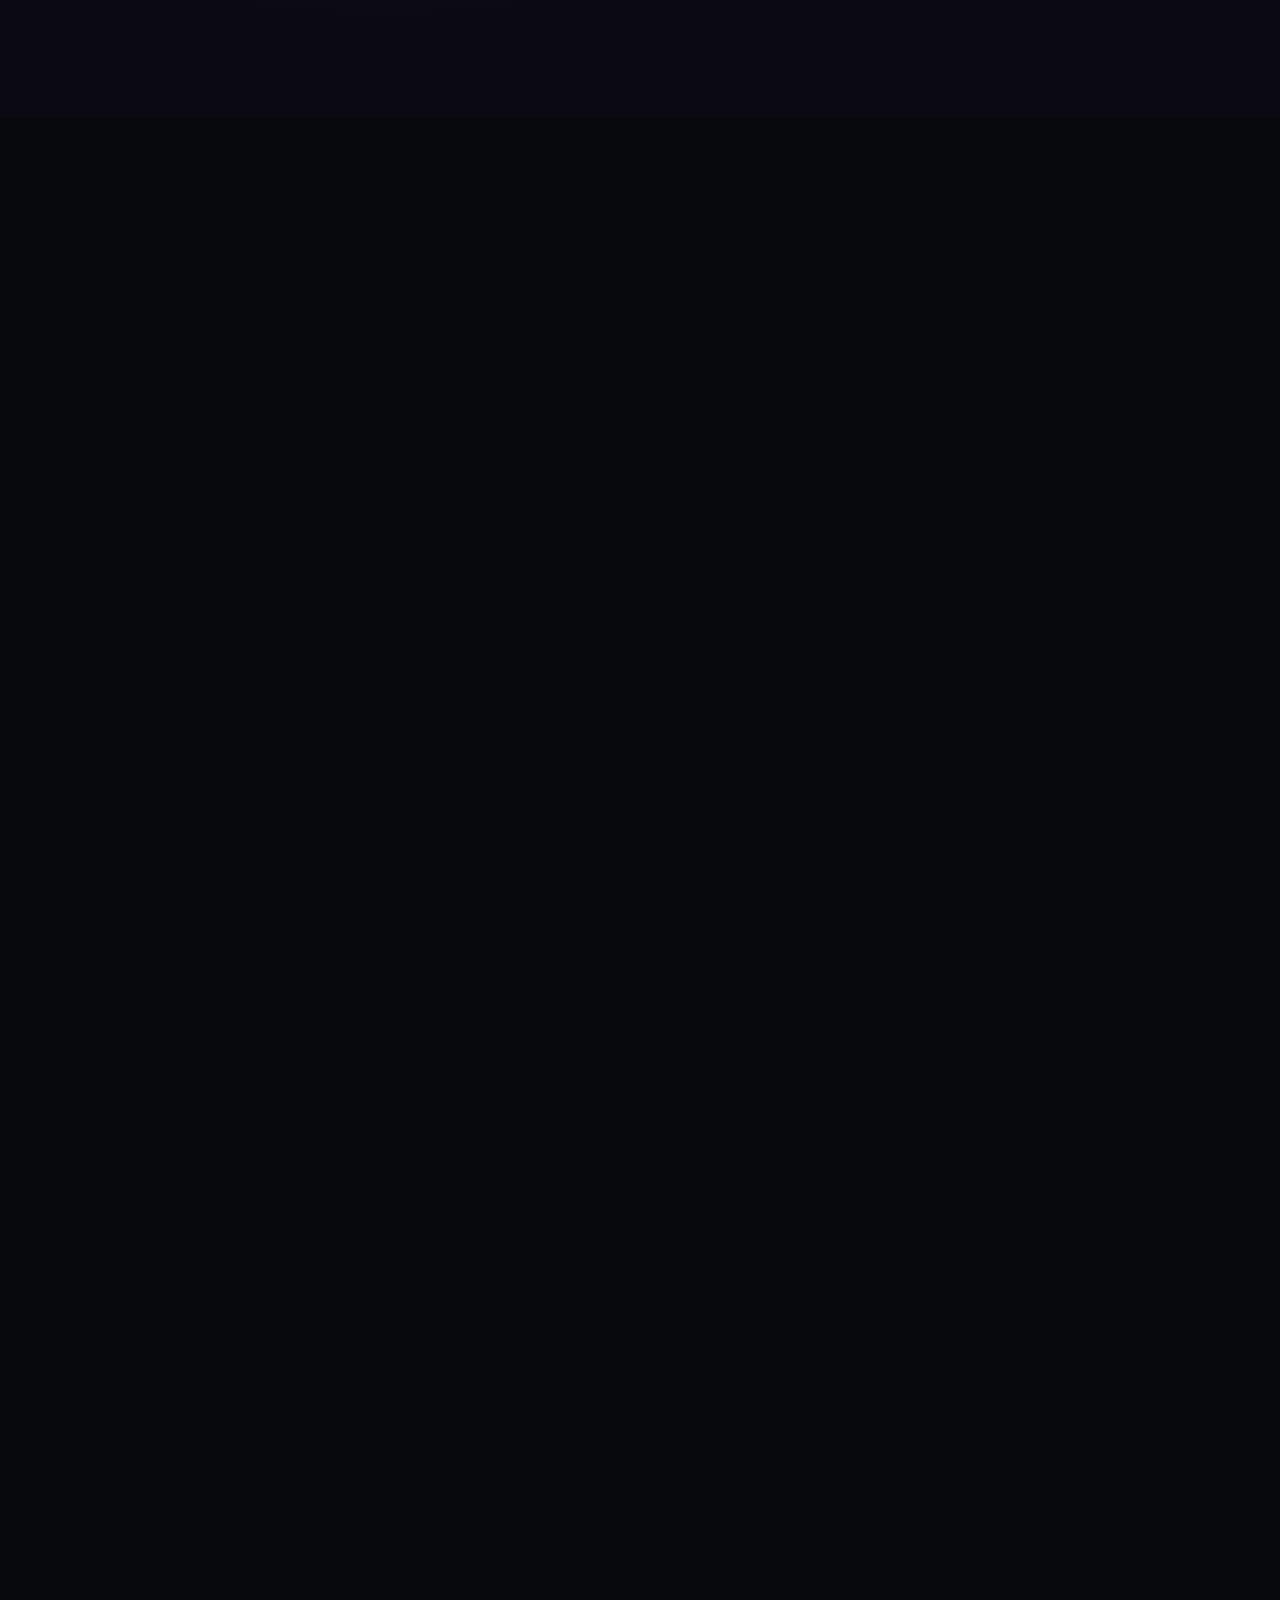
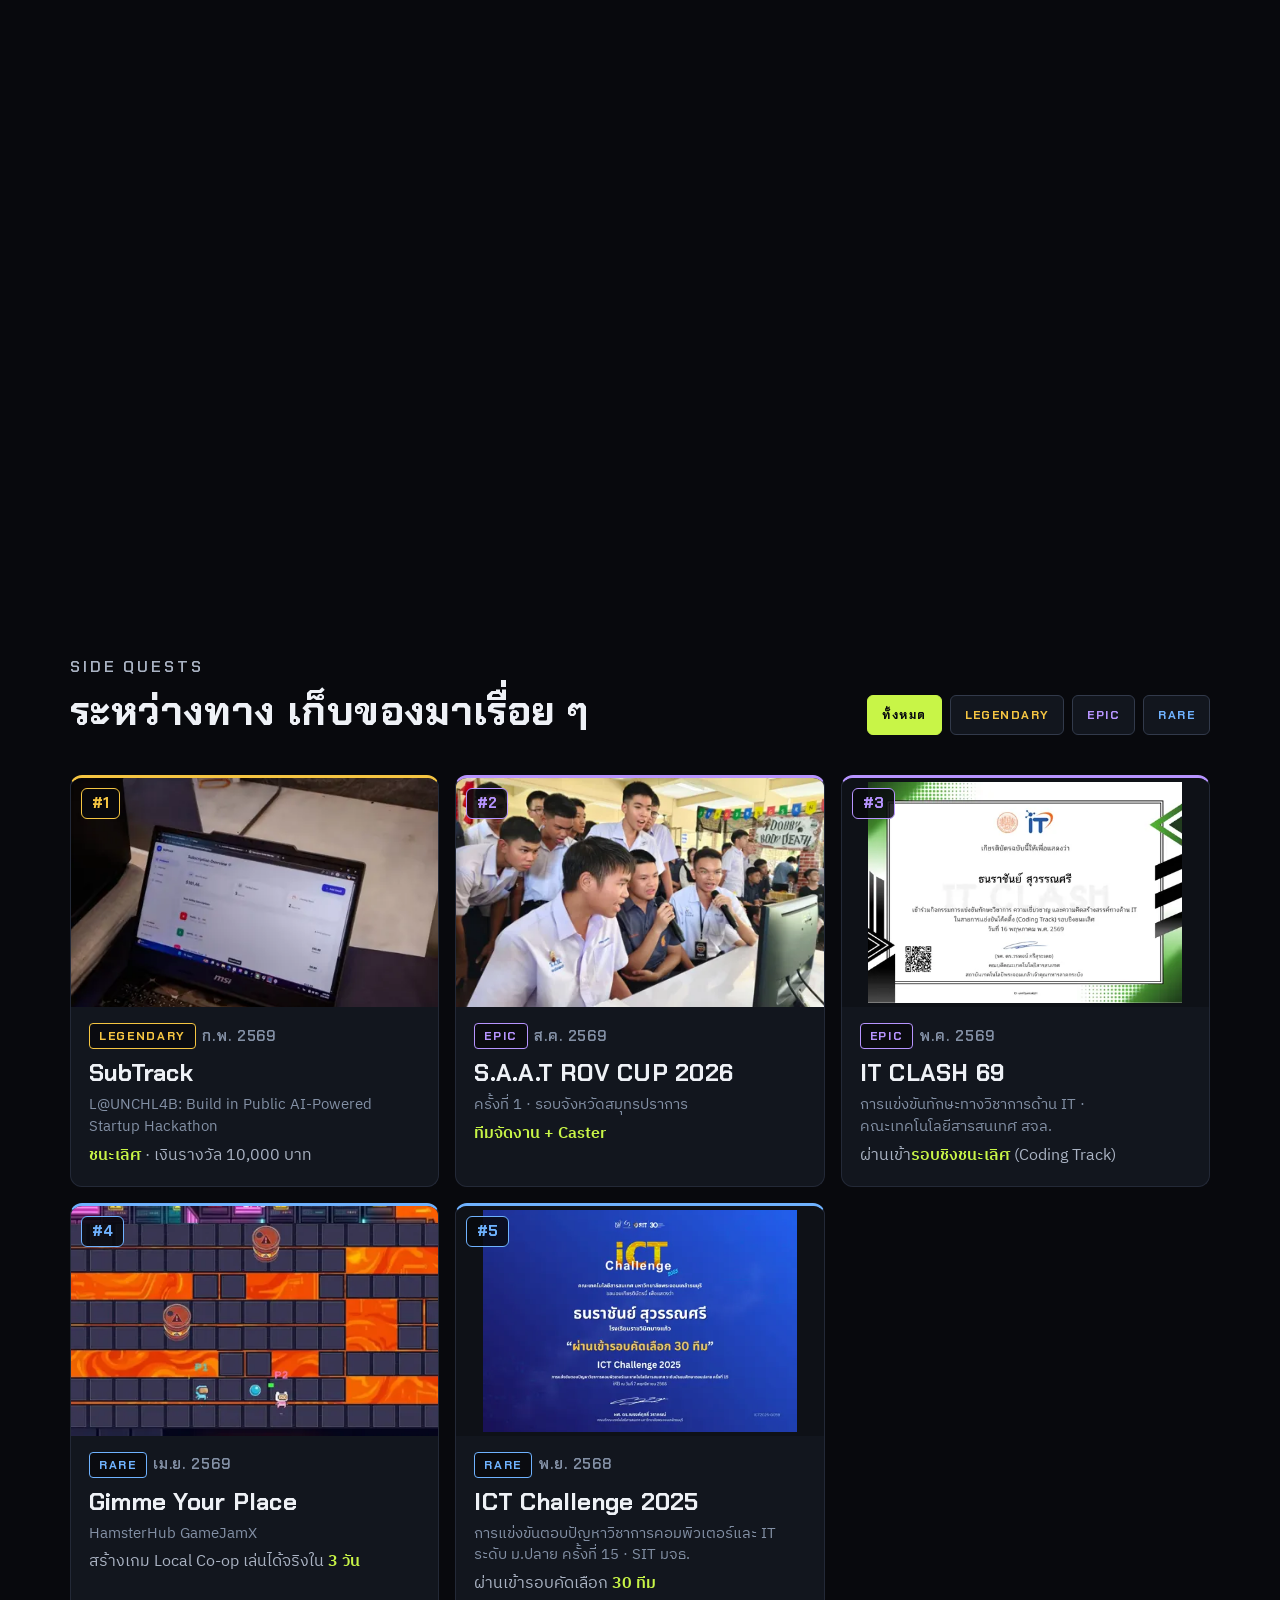
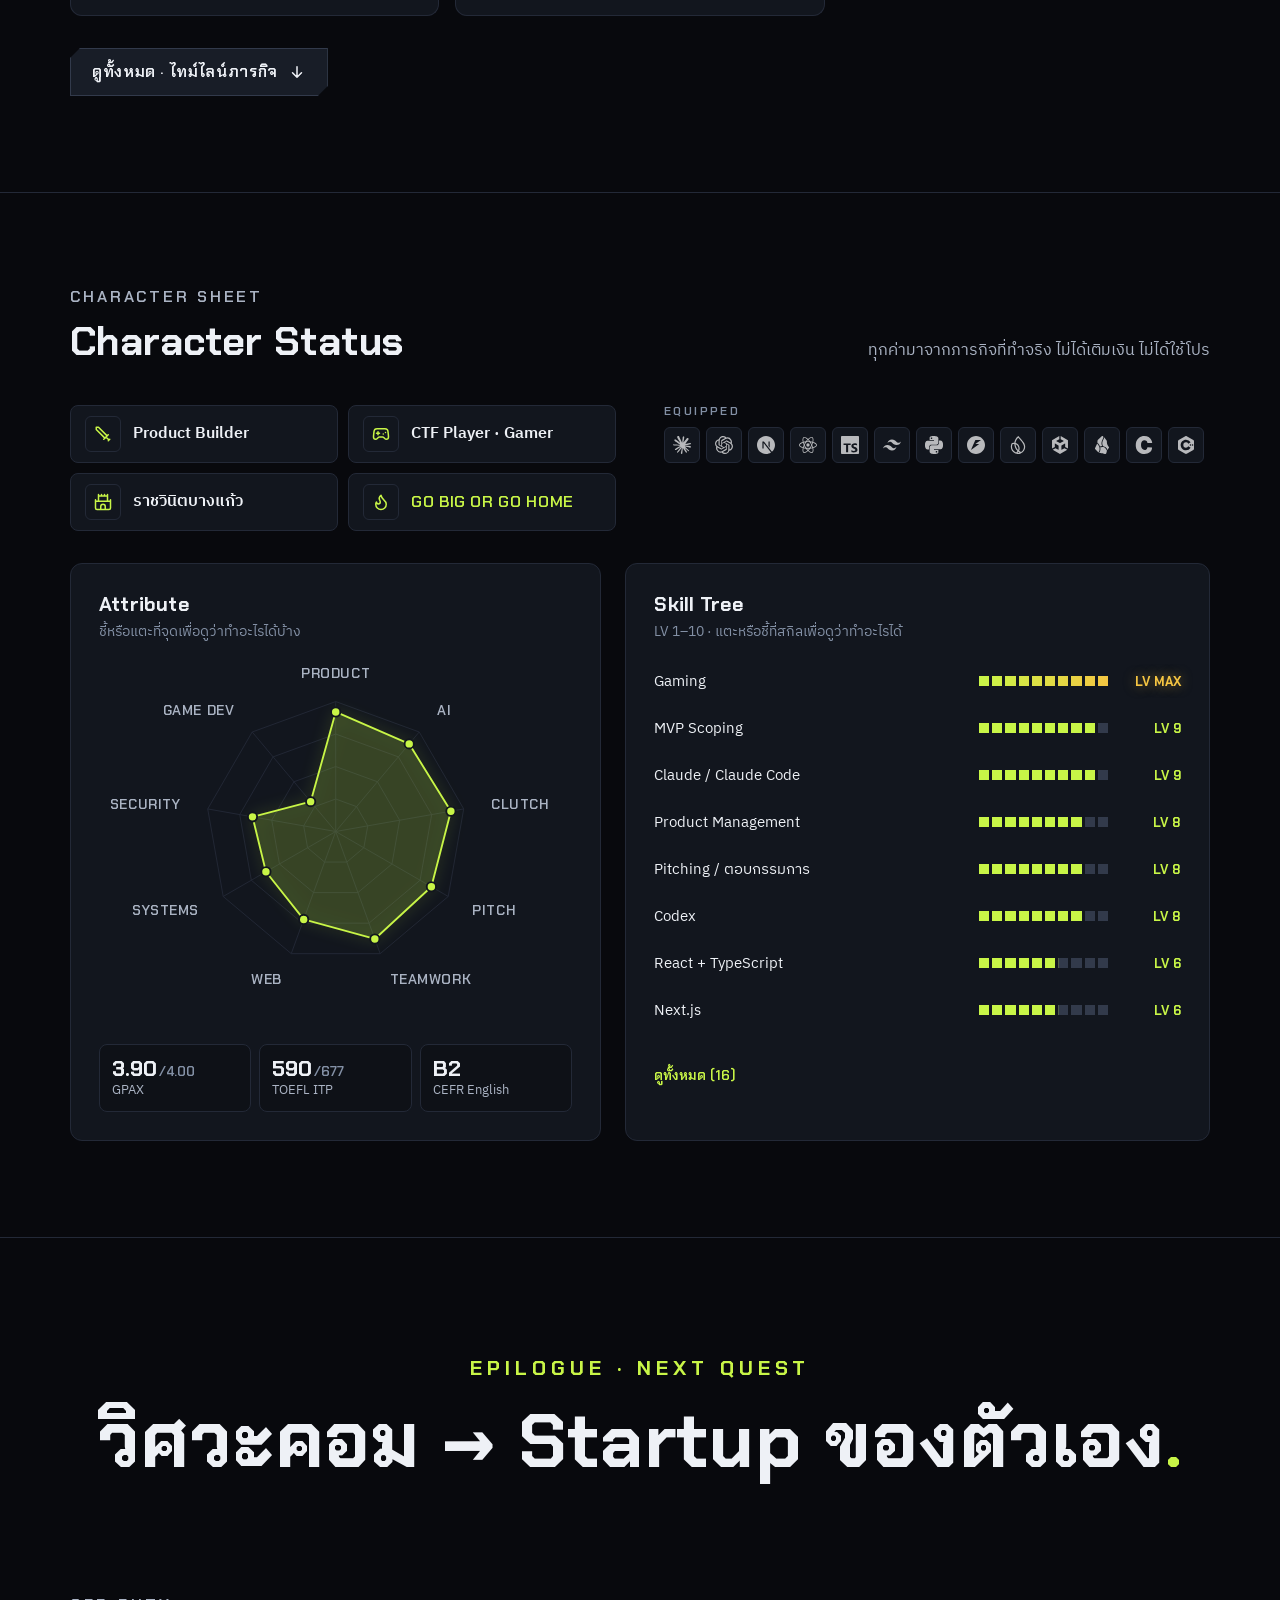
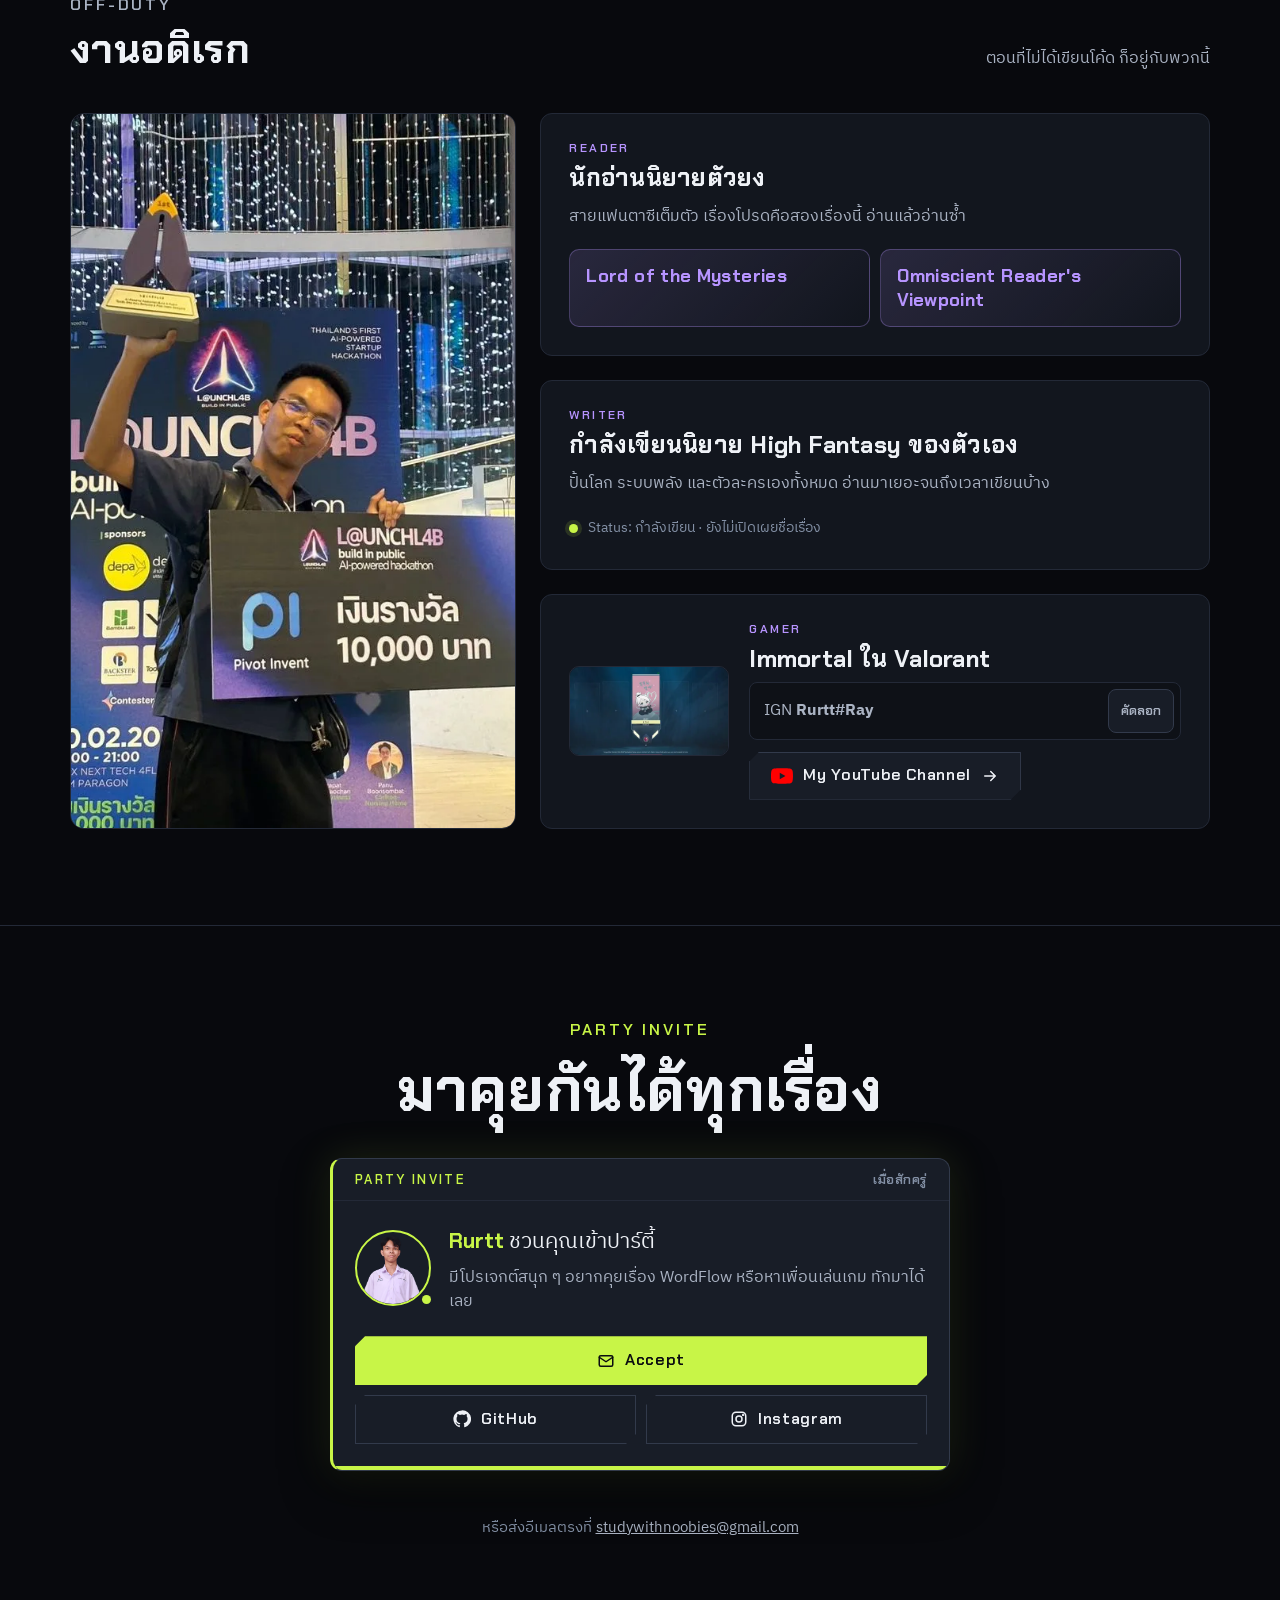
==== commit 15710780: "Minimal: clean chapters + transitions only (curtains, CRT/push/iris/scan track), sound only for intr" ====
--- a/index.html
+++ b/index.html
@@ -70,7 +70,7 @@
 
   <main id="main" tabindex="-1">
     <!-- HERO -->
-    <header class="hero" id="top">
+    <header class="hero cover" id="top">
       <div class="pk" id="pack" role="dialog" aria-modal="true" aria-label="เปิดแพ็กการ์ดผู้เล่น" hidden>
         <button class="pk-skip" type="button">ข้าม ›</button>
         <button class="sfx-btn pk-sfx" type="button" aria-pressed="true" aria-label="เสียงเอฟเฟกต์"><svg aria-hidden="true"><use href="#i-sound"/></svg><span>เสียง</span></button>
@@ -127,7 +127,7 @@
     </header>
 
     <!-- MAIN QUEST 1: DoCode (same pinned-steps layout as WordFlow) -->
-    <section class="chapter ch-wf ch-dc" id="docode" aria-labelledby="dc-title">
+    <section class="chapter ch-wf ch-dc cover" id="docode" aria-labelledby="dc-title">
       <div class="container">
         <div class="wf-intro reveal">
           <p class="ch-mark">Main Quest 1 · 2025</p>
@@ -171,7 +171,7 @@
     </section>
 
     <!-- MAIN QUEST -->
-    <section class="chapter ch-wf" id="main-quest" aria-labelledby="ch5-title">
+    <section class="chapter ch-wf cover" id="main-quest" aria-labelledby="ch5-title">
       <div class="container">
         <div class="wf-intro reveal" id="wordflow">
           <p class="ch-mark">Main Quest 2 · 2026</p>
@@ -212,11 +212,13 @@
       </div>
     </section>
 
+    <!-- STORY: Ch.1-5 share one pinned stage on big screens; each chapter enters its own way (data-tx, see styles "chapter track") -->
+    <div class="htrack"><div class="hstage"><div class="hin">
     <!-- CH.1 GAMER -->
     <section class="chapter ch-gamer" id="ch1" aria-labelledby="ch1-title">
       <div class="container">
         <div class="ch-grid">
-          <figure class="ch-media pop" data-sfx="tape">
+          <figure class="ch-media">
             <img src="assets/rov-1.webp" alt="ทีม ROV รับรางวัลรองชนะเลิศอันดับ 2 depa E-Sports In Schools" width="900" height="675" loading="lazy">
           </figure>
           <div class="ch-copy reveal">
@@ -230,9 +232,9 @@
     </section>
 
     <!-- CH.2 THE FALL -->
-    <section class="chapter ch-fall" id="ch2" aria-labelledby="ch2-title">
+    <section class="chapter ch-fall" data-tx="crt" id="ch2" aria-labelledby="ch2-title">
       <div class="container ch-grid">
-        <figure class="ch-media pop">
+        <figure class="ch-media">
           <img src="assets/wrg.webp" alt="นั่งแก้หุ่นยนต์กับเพื่อนบนพื้นสนามแข่ง WRG 2024" width="900" height="506" loading="lazy">
         </figure>
         <div class="ch-copy reveal">
@@ -241,7 +243,7 @@
           <p class="ch-sub">ตอนนั้นไม่รู้อะไรเลย ไปด้วยความชอบล้วน&nbsp;ๆ</p>
           <ul class="fails">
             <li><small>Innovative Robots</small><b>ทำโปรเจกต์ไม่เสร็จ</b></li>
-            <li class="pop"><svg class="burst" viewBox="0 0 100 100" aria-hidden="true"><polygon fill="#ff5a5a" points="50,0 58,21 70,14 71,29 91,26 79,42 89,50 79,58 93,75 71,71 70,86 58,79 50,98 42,79 31,84 29,71 7,75 21,58 9,50 21,42 9,26 29,29 30,16 42,21"/><polygon fill="#f5c542" points="59,17 60,33 70,30 67,40 81,42 70,50 76,57 67,60 74,74 60,67 57,77 50,70 42,81 40,67 31,69 33,60 17,59 30,50 23,43 33,40 27,27 40,33 43,24 50,30"/><circle cx="50" cy="50" r="9" fill="#fff6d6"/></svg><small>Line Tracing Robots</small><b>แบตระเบิด</b></li>
+            <li><small>Line Tracing Robots</small><b>แบตระเบิด</b></li>
           </ul>
           <p class="ch-sub">เลยรู้ว่า ความสนใจอย่างเดียวไม่พอ</p>
         </div>
@@ -249,9 +251,9 @@
     </section>
 
     <!-- CH.3 TURNING POINT -->
-    <section class="chapter ch-posn" id="ch3" aria-labelledby="ch3-title">
+    <section class="chapter ch-posn" data-tx="pan" id="ch3" aria-labelledby="ch3-title">
       <div class="container ch-grid">
-        <figure class="ch-media pop">
+        <figure class="ch-media">
           <img src="assets/posn-photo.webp" alt="รับเกียรติบัตรค่าย 1 สอวน. คอมพิวเตอร์" width="900" height="675" loading="lazy">
         </figure>
         <div class="ch-copy reveal">
@@ -266,9 +268,9 @@
     </section>
 
     <!-- CH.4 COMEBACK -->
-    <section class="chapter ch-comeback" id="ch4" aria-labelledby="ch4-title">
+    <section class="chapter ch-comeback" data-tx="iris" id="ch4" aria-labelledby="ch4-title">
       <div class="container ch-grid rev">
-        <figure class="ch-media duo pop">
+        <figure class="ch-media duo">
           <img src="assets/zt-macro-bg.webp" alt="ZeiTop เปลี่ยนมือถือ Android เก่าเป็น Macropad ของ PC" width="1920" height="1080" loading="lazy">
           <img src="assets/zt-team.webp" alt="ทีม ZeiTop ในวันแข่ง SK Robotics Playground 2025" width="900" height="675" loading="lazy">
           <img class="contain" src="assets/zt-cert.webp" alt="เกียรติบัตรเหรียญทอง SK Robotics Playground 2025" width="900" height="632" loading="lazy">
@@ -284,9 +286,9 @@
     </section>
 
     <!-- CH.5 NOW -->
-    <section class="chapter ch-now" id="ch5" aria-labelledby="ch5n-title">
+    <section class="chapter ch-now" data-tx="scan" id="ch5" aria-labelledby="ch5n-title">
       <div class="container ch-grid">
-        <figure class="ch-media pop">
+        <figure class="ch-media">
           <img src="assets/ctf-award.webp" alt="รับเหรียญ Thailand Cyber Top Talent 2026" width="900" height="506" loading="lazy">
         </figure>
         <div class="ch-copy reveal">
@@ -298,6 +300,8 @@
         </div>
       </div>
     </section>
+
+    </div></div></div>
 
     <!-- SIDE QUESTS + FULL TIMELINE -->
     <section class="block" id="side-quests">
--- a/styles.css
+++ b/styles.css
@@ -554,7 +554,7 @@
 
 /* story chapters */
 .chapter { --ch: var(--volt); min-height: 100svh; display: grid; align-items: center; padding: 112px 0; border-bottom: 1px solid var(--line); }
-.ch-fall { --ch: #ff5a5a; overflow-x: clip; } /* burst hangs off the card edge; never let it widen the page */
+.ch-fall { --ch: #ff5a5a; }
 .ch-grid { display: grid; grid-template-columns: 1.1fr 0.9fr; gap: 56px; align-items: center; }
 .ch-media { position: relative; }
 .ch-media img { width: 100%; aspect-ratio: 4 / 3; object-fit: cover; border-radius: 20px; border: 1px solid var(--line-2); }
@@ -679,49 +679,19 @@
 @keyframes job-ping { 40% { transform: scale(1.08); color: var(--text); } }
 @media (prefers-reduced-motion: reduce) { .next-job.ping { animation: none; } }
 
-/* chapter beats (one per chapter, all end in the static final state; reduced motion skips them) */
-/* ch.3: the photo goes from gray (like ch.2) to full color, the quote bar fills top to bottom */
+/* ch.3 quote bar */
 .ch-quote { position: relative; border-left-color: var(--line-2); }
 .ch-quote::before { content: ""; position: absolute; left: -3px; top: 0; bottom: 0; width: 3px; background: var(--ch); transform-origin: top; }
-@supports (animation-timeline: view()) {
-  .ch-posn .ch-media img { animation: colorize linear both; animation-timeline: view(); animation-range: entry 25% cover 50%; }
-  @keyframes colorize { from { filter: grayscale(1) brightness(0.75); } to { filter: none; } }
-  .ch-quote::before { animation: barfill linear both; animation-timeline: view(); animation-range: entry 70% cover 55%; }
-  @keyframes barfill { from { transform: scaleY(0); } }
-}
-/* ch.4: gold shine sweeps across "ได้เหรียญทอง", photos rise in one after another */
+/* ch.4: the one kept beat: gold shine sweeps across "ได้เหรียญทอง" */
 .gold-shine { padding: 0.25em 0; background: linear-gradient(100deg, var(--legendary) 30%, #fffdf2 47%, #ffffff 50%, #fffdf2 53%, var(--legendary) 70%) 100% 0 / 250% 100%; -webkit-background-clip: text; background-clip: text; color: transparent; }
 .js .ch-copy.in .gold-shine { animation: goldsweep 1.4s 0.5s ease-in-out both; }
 @keyframes goldsweep { from { background-position: 100% 0; } 50% { filter: drop-shadow(0 0 18px rgba(245, 197, 66, 0.7)); } to { background-position: 0 0; } }
-/* as the shine passes, the team photo (medals on) pulses gold once (echo of the hero badge pulse) */
-.js .duo.in img:nth-child(2) { animation: goldpulse 1.3s 1s ease-out both; }
-@keyframes goldpulse { 0% { box-shadow: 0 0 0 0 rgba(245, 197, 66, 0.85); border-color: var(--legendary); } 60% { border-color: var(--legendary); } 100% { box-shadow: 0 0 0 22px rgba(245, 197, 66, 0); } }
-.js .duo img { transition: opacity 0.6s var(--ease), transform 0.7s var(--ease); }
-.js .duo:not(.in) img { opacity: 0; transform: translateY(48px); }
-.duo img:nth-child(2) { transition-delay: 0.15s; }
-.duo img:nth-child(3) { transition-delay: 0.3s; }
-
-/* ch.5: cyan scan line sweeps the photo once, then "อันดับ 8" glitches in like a terminal readout */
+
 .ch-now .ch-media { border-radius: 20px; overflow: hidden; }
-.ch-now .ch-media::after { content: ""; position: absolute; inset: 0; pointer-events: none; opacity: 0; background: linear-gradient(180deg, transparent 0 44%, rgba(62, 232, 255, 0.28) 49%, #3ee8ff 50%, transparent 51%) 0 0 / 100% 200% no-repeat, repeating-linear-gradient(0deg, rgba(62, 232, 255, 0.07) 0 2px, transparent 2px 4px); }
-.js .ch-now .ch-media.in::after { animation: scan 1.3s 0.3s ease-in-out both; }
-@keyframes scan { 0% { opacity: 1; background-position: 0 100%, 0 0; } 85% { opacity: 1; } 100% { opacity: 0; background-position: 0 -100%, 0 0; } }
-.js .ch-now .ch-copy.in h2 .cyber { animation: glitch 0.6s 1.2s steps(1) both; }
-@keyframes glitch { 0% { opacity: 0; } 15% { opacity: 1; transform: translateX(-4px); text-shadow: 3px 0 #ff2bd6, -3px 0 #3ee8ff; } 35% { transform: translateX(3px); text-shadow: -3px 0 #ff2bd6, 3px 0 #3ee8ff; } 55% { opacity: 0.4; transform: none; } 70% { opacity: 1; transform: translateX(-2px); text-shadow: 2px 0 #ff2bd6, -2px 0 #3ee8ff; } 100% { opacity: 1; transform: none; text-shadow: 0 0 24px rgba(62, 232, 255, 0.45); } }
-
-/* battery boom: drawn burst behind the card's right side, pops when the card is well on screen */
-.fails .pop { position: relative; }
-.fails .pop > small, .fails .pop > b { position: relative; z-index: 1; }
-.burst { position: absolute; right: -28px; top: 50%; width: clamp(120px, 12vw, 170px); height: auto; margin-top: calc(clamp(120px, 12vw, 170px) / -2); pointer-events: none; filter: drop-shadow(0 0 24px rgba(255, 90, 90, 0.55)); }
-.js .pop:not(.in) .burst { transform: scale(0) rotate(-40deg); }
-.js .pop.in .burst { animation: burst 0.42s cubic-bezier(0.2, 1.6, 0.4, 1) both; }
-.js .pop.in { animation: jolt 0.36s 0.08s both; }
-@keyframes burst { 0% { transform: scale(0) rotate(-40deg); } 60% { transform: scale(1.35) rotate(10deg); } 100% { transform: scale(1) rotate(0); } }
-@keyframes jolt { 0%, 100% { transform: none; background: var(--panel); } 20% { transform: translateX(-7px); background: #3a1418; } 45% { transform: translateX(6px); } 70% { transform: translateX(-3px); } }
+
 @media (max-width: 860px) {
   .chapter { min-height: 0; padding: 80px 0; }
   .ch-grid { grid-template-columns: 1fr; gap: 32px; }
-  .burst { right: -10px; }
 }
 
 /* reveal (only when JS runs) */
@@ -860,29 +830,38 @@
 @media (max-width: 1199px) { .hud .sfx-btn span { position: absolute; width: 1px; height: 1px; overflow: hidden; clip: rect(0 0 0 0); } .hud .sfx-btn { min-width: 44px; justify-content: center; position: relative; } }
 @media (pointer: coarse) { .sfx-btn { min-height: 44px; } }
 
-/* chapter worlds (minimal): each chapter has its own tint, and its photo enters its own way once when it scrolls in. No pinning, no extra scroll */
-.ch-gamer, .ch-posn, .ch-comeback, .ch-now { overflow-x: clip; } /* entrances start off-frame; never widen the page */
+/* chapter worlds: each chapter has its own tint */
 .ch-gamer { --ch: var(--epic); background: radial-gradient(60% 55% at 30% 50%, rgba(183, 148, 255, 0.13), transparent 70%), #0b0912; }
 .ch-fall { background: radial-gradient(60% 55% at 30% 50%, rgba(255, 90, 90, 0.11), transparent 70%), #0e0707; }
 .ch-posn { --ch: var(--rare); background: radial-gradient(60% 55% at 30% 50%, rgba(111, 178, 255, 0.12), transparent 70%), #070b13; }
 .ch-comeback { background: radial-gradient(60% 55% at 70% 50%, rgba(245, 197, 66, 0.12), transparent 70%), #0d0b06; }
 .ch-now { background: radial-gradient(60% 55% at 30% 50%, rgba(62, 232, 255, 0.1), transparent 70%), #050c0e; }
-@media (prefers-reduced-motion: no-preference) {
-  .js .chapter .ch-media.pop:not(.in) { opacity: 0; }
-  .js .chapter .ch-media.pop.in { animation: 0.8s var(--ease) both; }
-  /* Ch.1: old TV turns on (line > full picture) */
-  .js .ch-gamer .ch-media.pop.in { animation-name: tv-on; }
-  @keyframes tv-on { 0% { opacity: 1; transform: scale(0.9, 0.006); filter: brightness(4); } 45% { transform: scale(1, 0.006); filter: brightness(4); } 100% { transform: none; filter: none; } }
-  /* Ch.2: drops in and thuds */
-  .js .ch-fall .ch-media.pop.in { animation-name: drop-in; animation-timing-function: cubic-bezier(0.5, 0, 0.75, 0); }
-  @keyframes drop-in { 0% { opacity: 0; transform: translateY(-90px) rotate(-3deg); } 70% { opacity: 1; transform: translateY(0) rotate(0); } 80% { transform: translateX(-6px); } 90% { transform: translateX(4px); } 100% { transform: none; } }
-  /* Ch.3: slides in from the right */
-  .js .ch-posn .ch-media.pop.in { animation-name: from-right; animation-duration: 1s; animation-timing-function: cubic-bezier(0.3, 0.7, 0.3, 1); }
-  @keyframes from-right { from { opacity: 0; transform: translateX(220px); } }
-  /* Ch.4: iris opens */
-  .js .ch-comeback .ch-media.pop.in { animation-name: iris; }
-  @keyframes iris { from { clip-path: circle(0% at 50% 50%); } to { clip-path: circle(75% at 50% 50%); } }
-  /* Ch.5: wiped in top to bottom (the cyan scan line rides the edge) */
-  .js .ch-now .ch-media.pop.in { animation-name: wipe-down; animation-duration: 1s; }
-  @keyframes wipe-down { from { clip-path: inset(0 0 100% 0); } to { clip-path: inset(0); } }
-}
+
+/* ============ transitions only ============ */
+/* curtain panels: hero > DoCode > WordFlow > words each slide up over the one before, which sinks a little and dims (main.js "transitions") */
+.cover { position: relative; transform-origin: 50% 100%; }
+.cover::after { content: ""; position: absolute; inset: 0; z-index: 5; background: #000; opacity: calc(var(--k, 0) * 0.5); pointer-events: none; }
+.cover + * { position: relative; z-index: 2; background-color: var(--bg); border-radius: 32px 32px 0 0; box-shadow: 0 -30px 70px rgba(0, 0, 0, 0.6); border-top: 1px solid var(--line-2); }
+@media (max-width: 860px) { .cover + * { border-radius: 22px 22px 0 0; } }
+/* chapter track: Ch.1-5 stack in one pinned stage; the next chapter enters its own way (data-tx on it):
+   crt = old screen switches off, pan = pushed in from the right, iris = circle opens, scan = cyan line wipes down.
+   main.js sets --th (scroll length), .cur/.nxt, --out/--in (0-1) and data-leave on the outgoing chapter */
+@media (min-width: 861px) and (min-height: 700px) and (prefers-reduced-motion: no-preference) {
+  .js .htrack { height: calc(var(--th, 0svh) + 100svh - 64px); }
+  .js .hstage { position: sticky; top: 64px; height: calc(100svh - 64px); overflow: hidden; }
+  .js .hin { display: grid; height: 100%; }
+  .js .htrack .chapter { grid-area: 1 / 1; min-height: 0; height: 100%; padding: 0; border-bottom: 0; position: relative; --in: 0; --out: 0; }
+  .js .htrack .chapter:not(.cur):not(.nxt) { visibility: hidden; }
+  .js .htrack .cur { z-index: 1; }
+  .js .htrack .nxt { z-index: 2; }
+  .js .htrack .cur[data-leave="crt"] { z-index: 2; transform: scaleY(max(0.004, 1 - var(--out) * 1.7)) scaleX(clamp(0, 3 - var(--out) * 3.2, 1)); filter: brightness(calc(1 + var(--out) * 2.5)); }
+  .js .htrack .nxt[data-tx="crt"] { z-index: 1; opacity: clamp(0, var(--in) * 2.4 - 1.4, 1); }
+  .js .htrack .cur[data-leave="pan"] { transform: translateX(calc(var(--out) * -100%)); }
+  .js .htrack .nxt[data-tx="pan"] { transform: translateX(calc((1 - var(--in)) * 100%)); }
+  .js .htrack .cur[data-leave="iris"] { transform: scale(calc(1 - var(--out) * 0.08)); filter: brightness(calc(1 - var(--out) * 0.5)); }
+  .js .htrack .nxt[data-tx="iris"] { clip-path: circle(calc(var(--in) * 72%) at 50% 50%); }
+  .js .htrack .nxt[data-tx="scan"] { clip-path: inset(0 0 calc((1 - var(--in)) * 100%) 0); }
+  .js .htrack .cur[data-leave="scan"]::after { content: ""; position: absolute; left: 0; right: 0; top: calc(var(--out) * 100%); height: 3px; z-index: 9; background: #3ee8ff; box-shadow: 0 0 24px 4px rgba(62, 232, 255, 0.7); }
+}
+@media (prefers-reduced-motion: reduce) { .cover::after { display: none; } }
+@media (min-width: 861px) and (min-height: 700px) and (prefers-reduced-motion: no-preference) { .js .htrack .chapter:not(.cur) .gold-shine { animation: none; } } /* shine when Ch.4 takes the stage, not while it waits hidden */
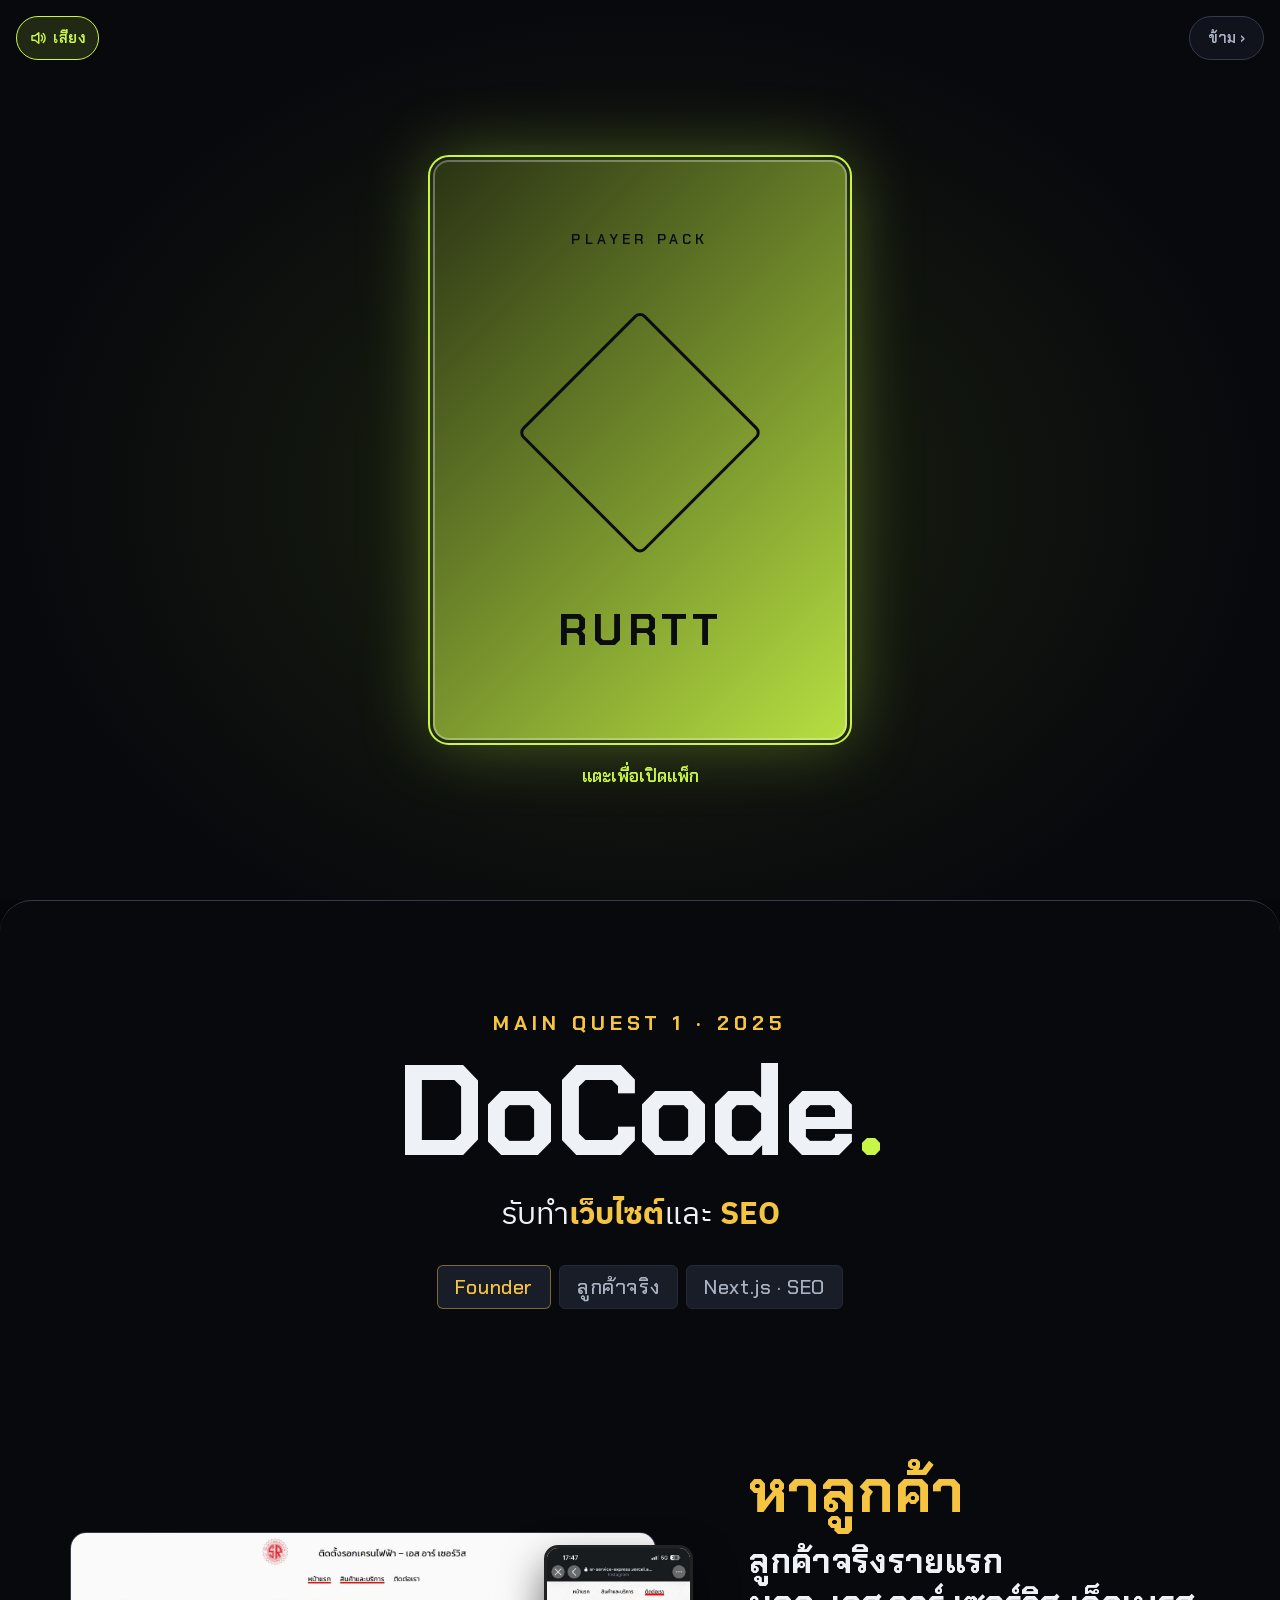
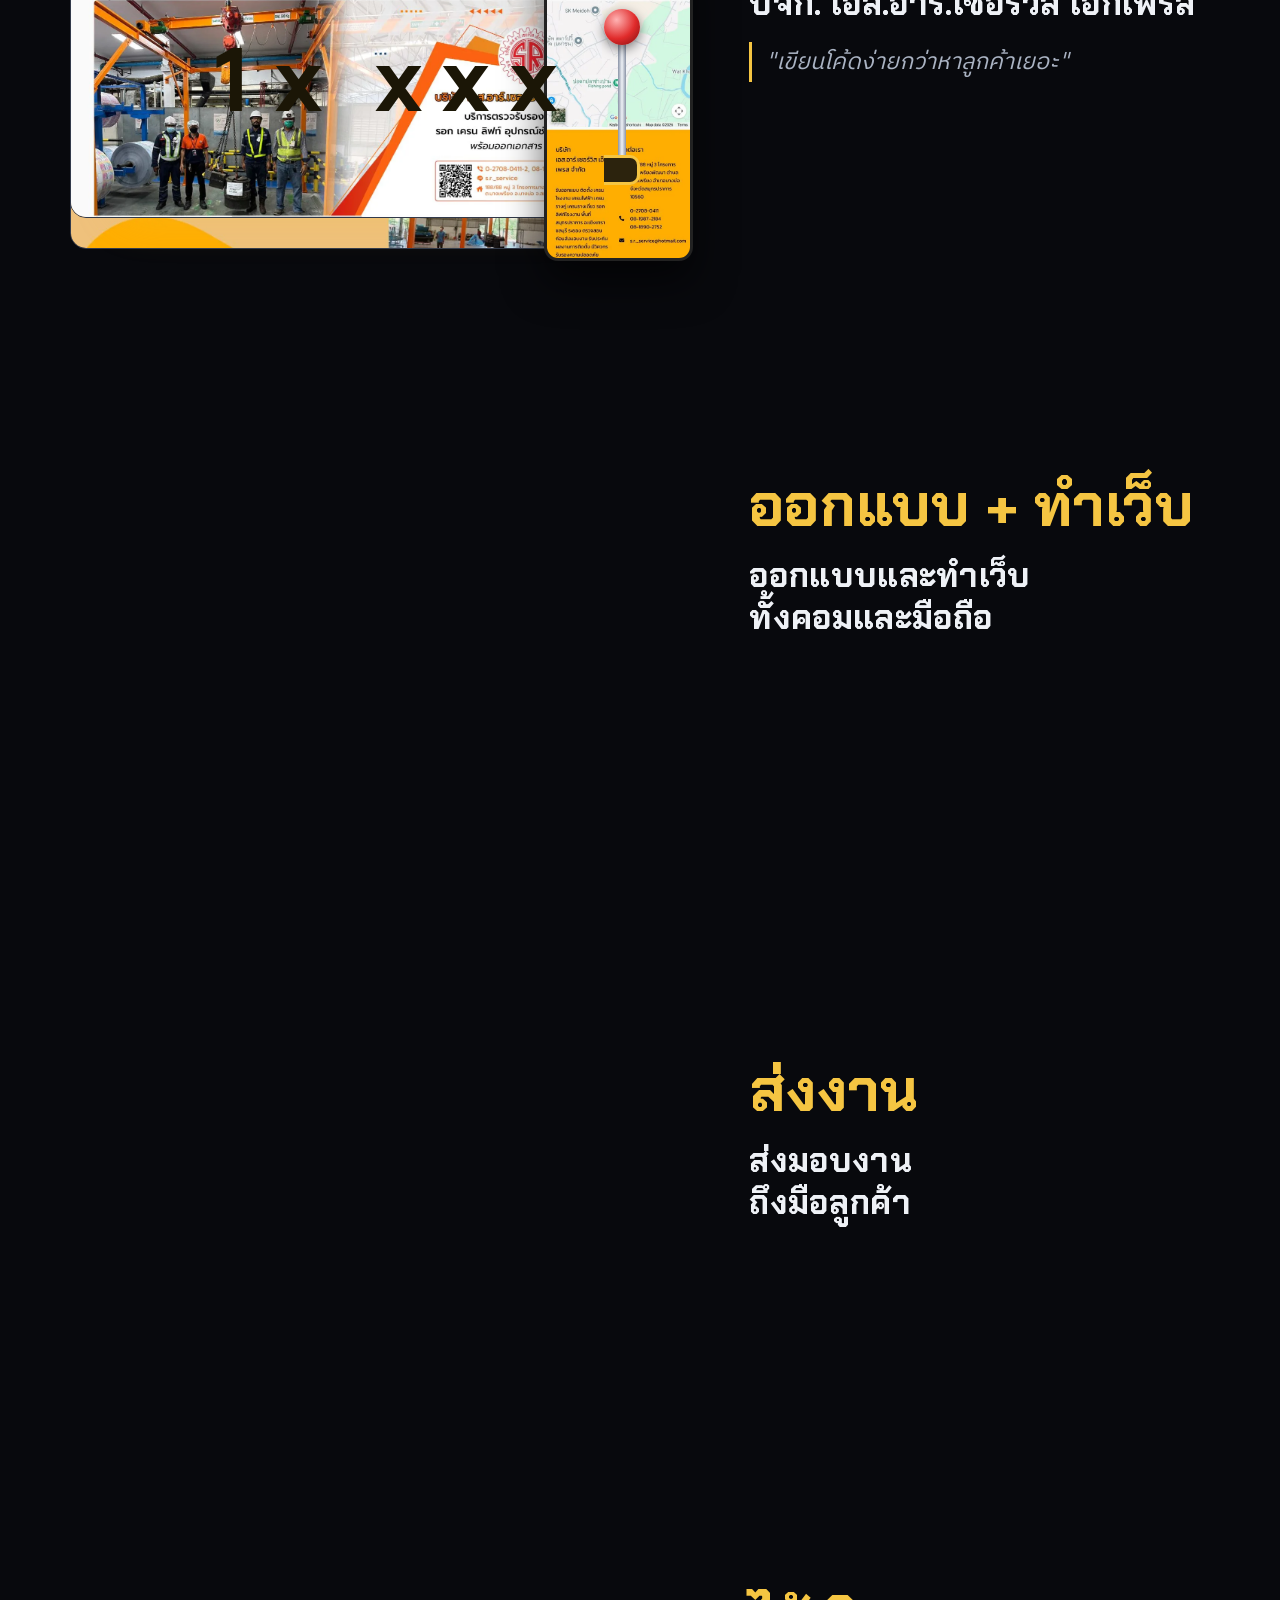
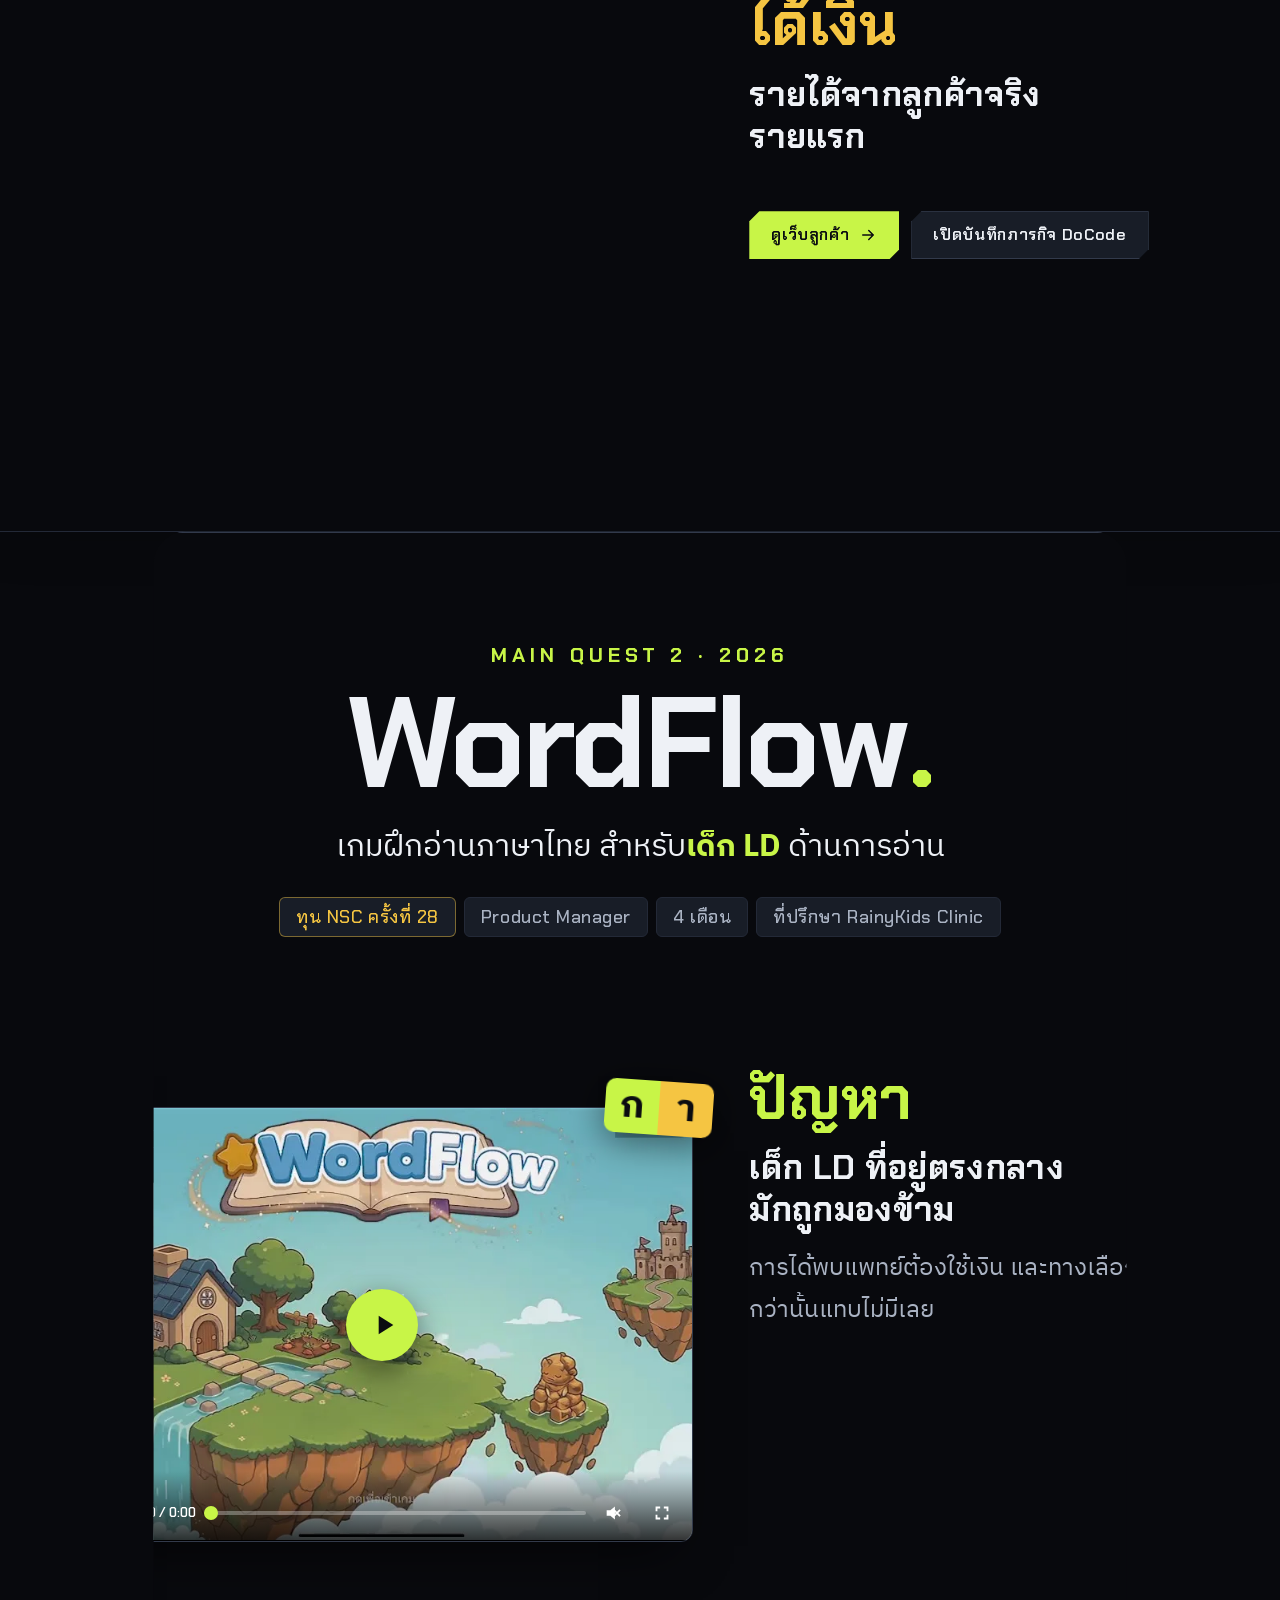
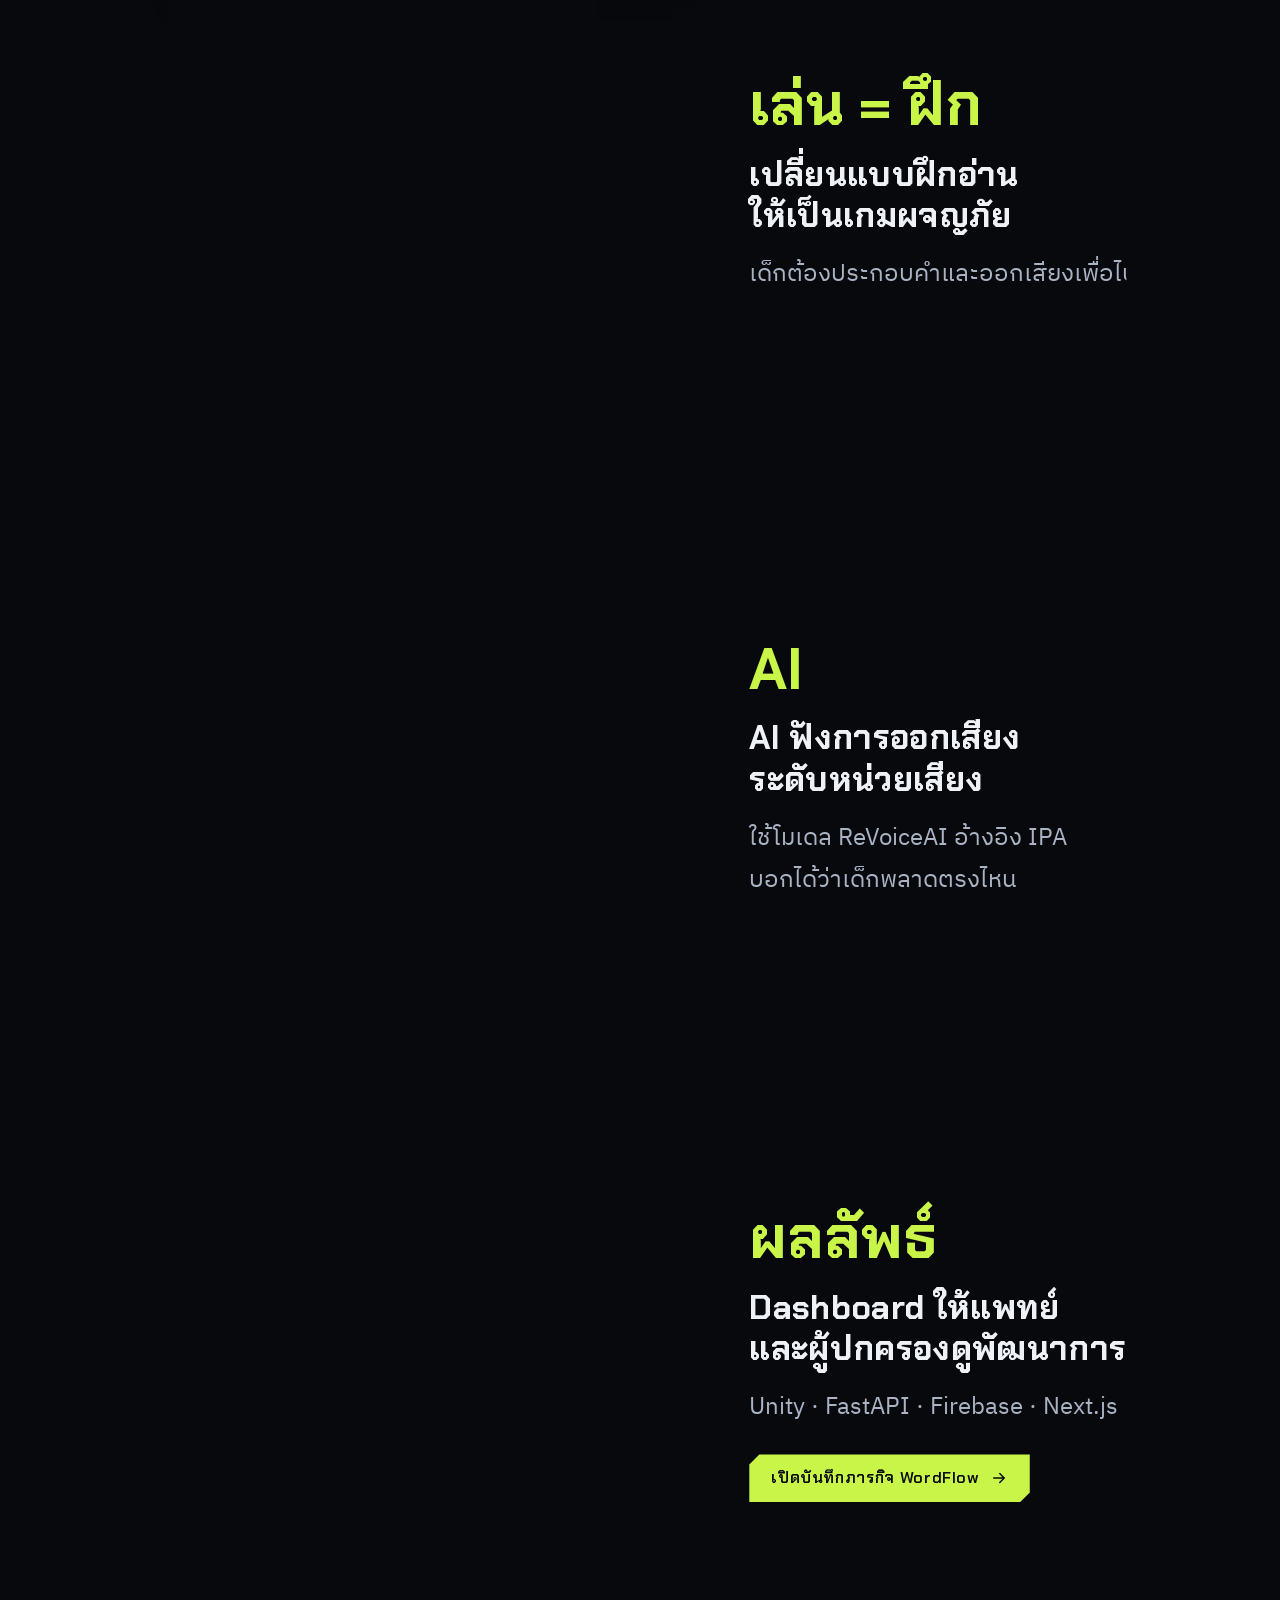
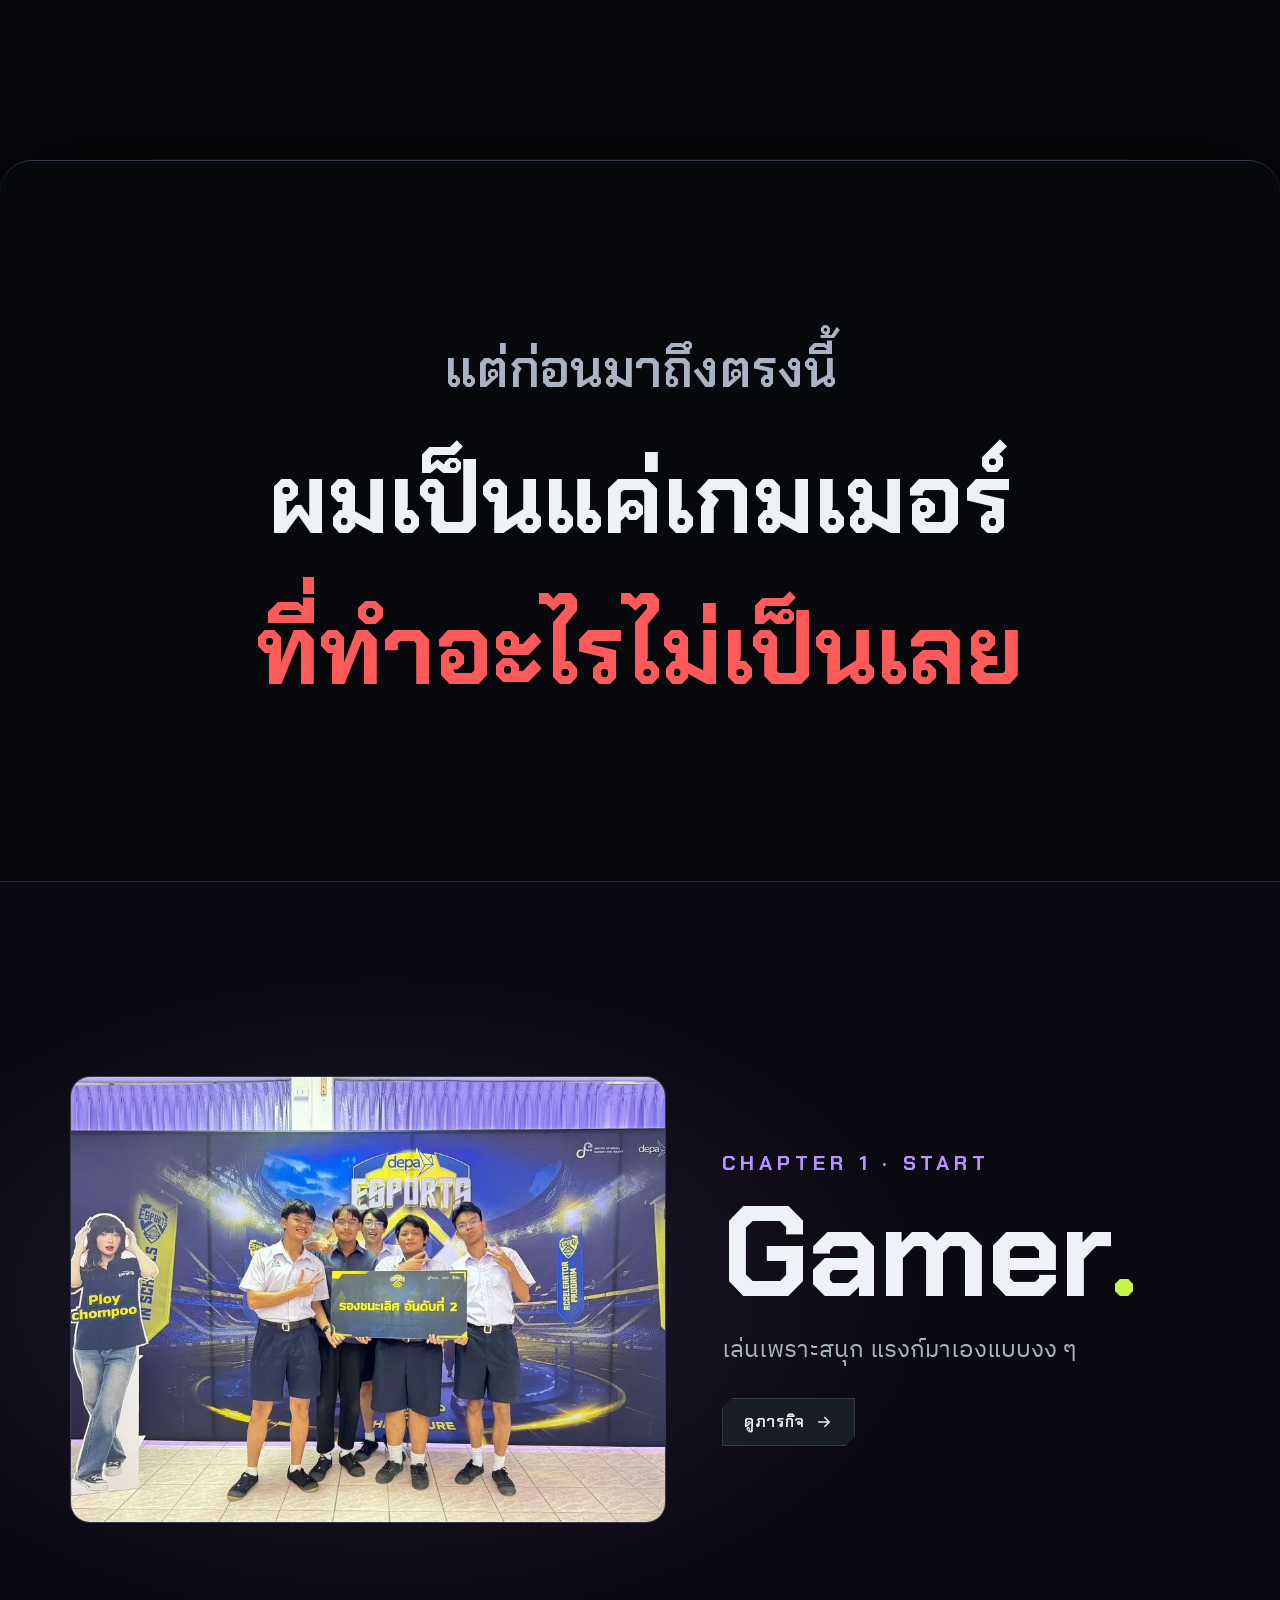
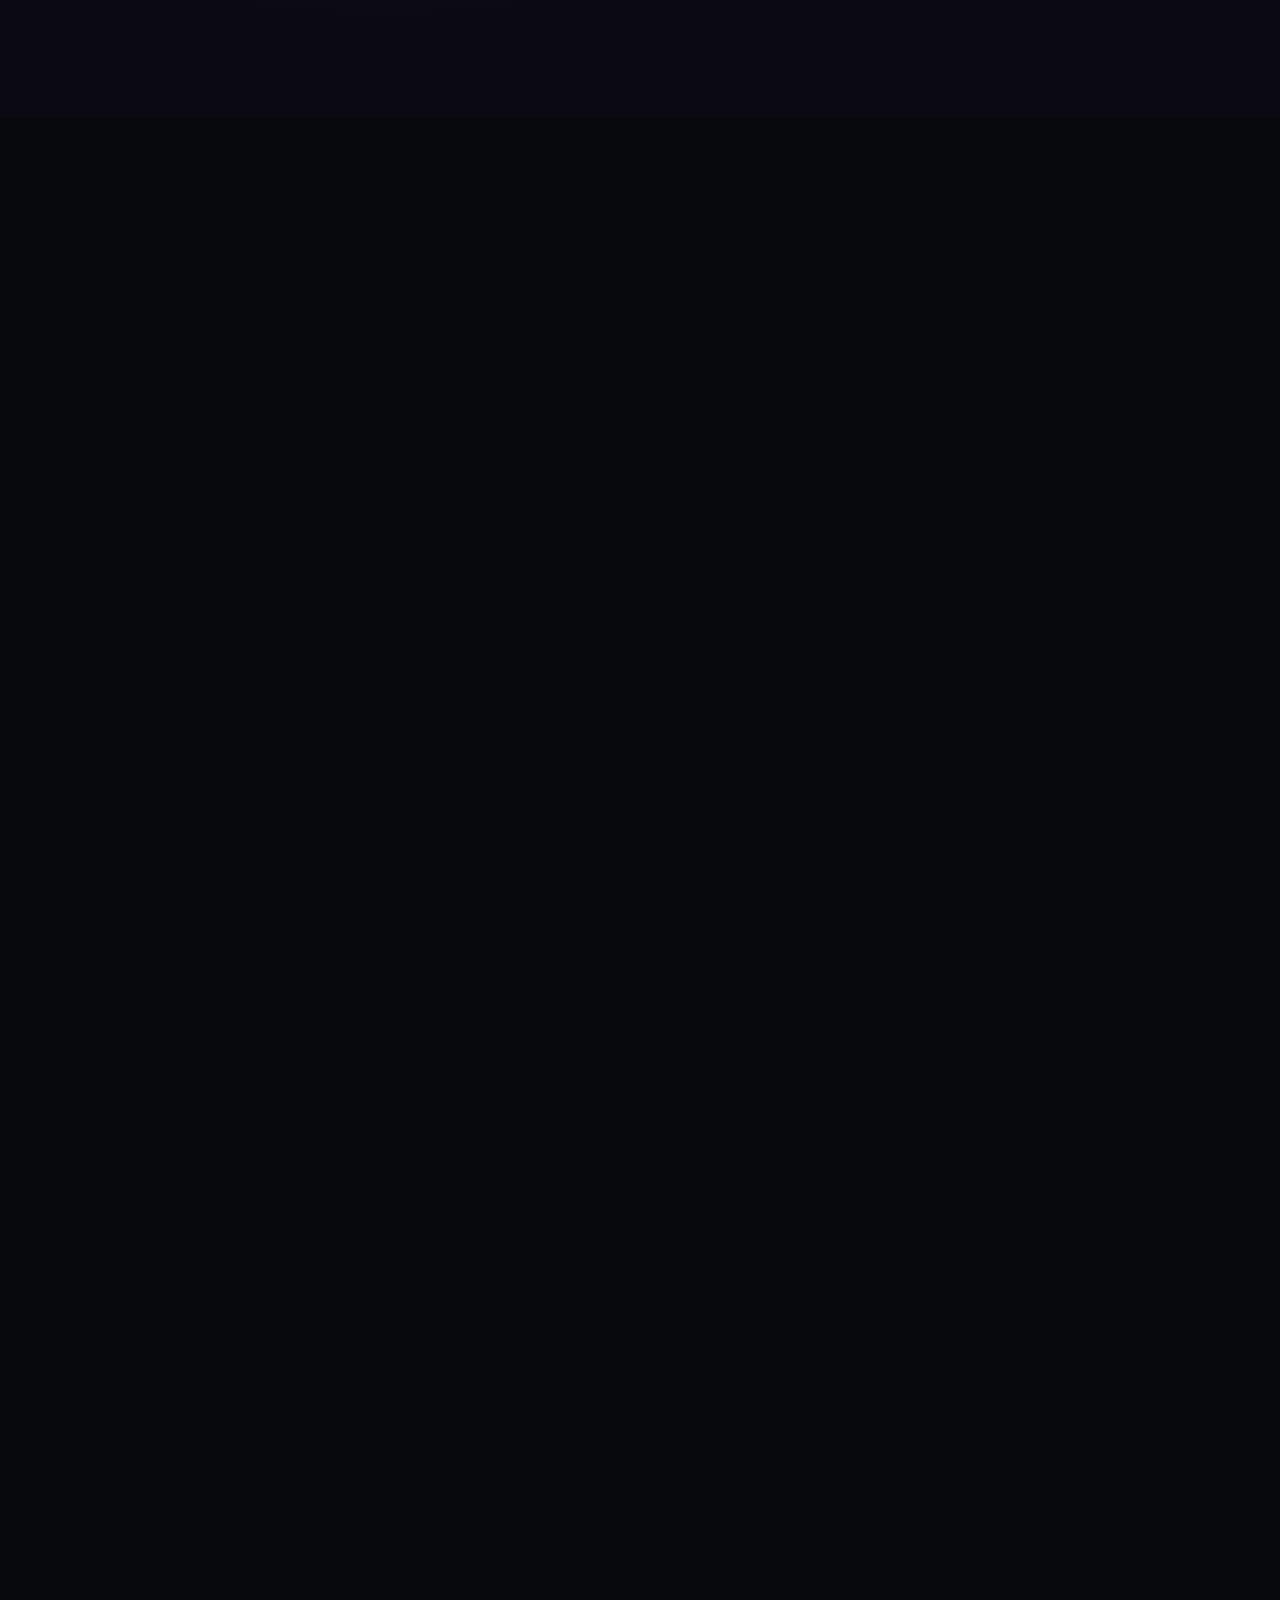
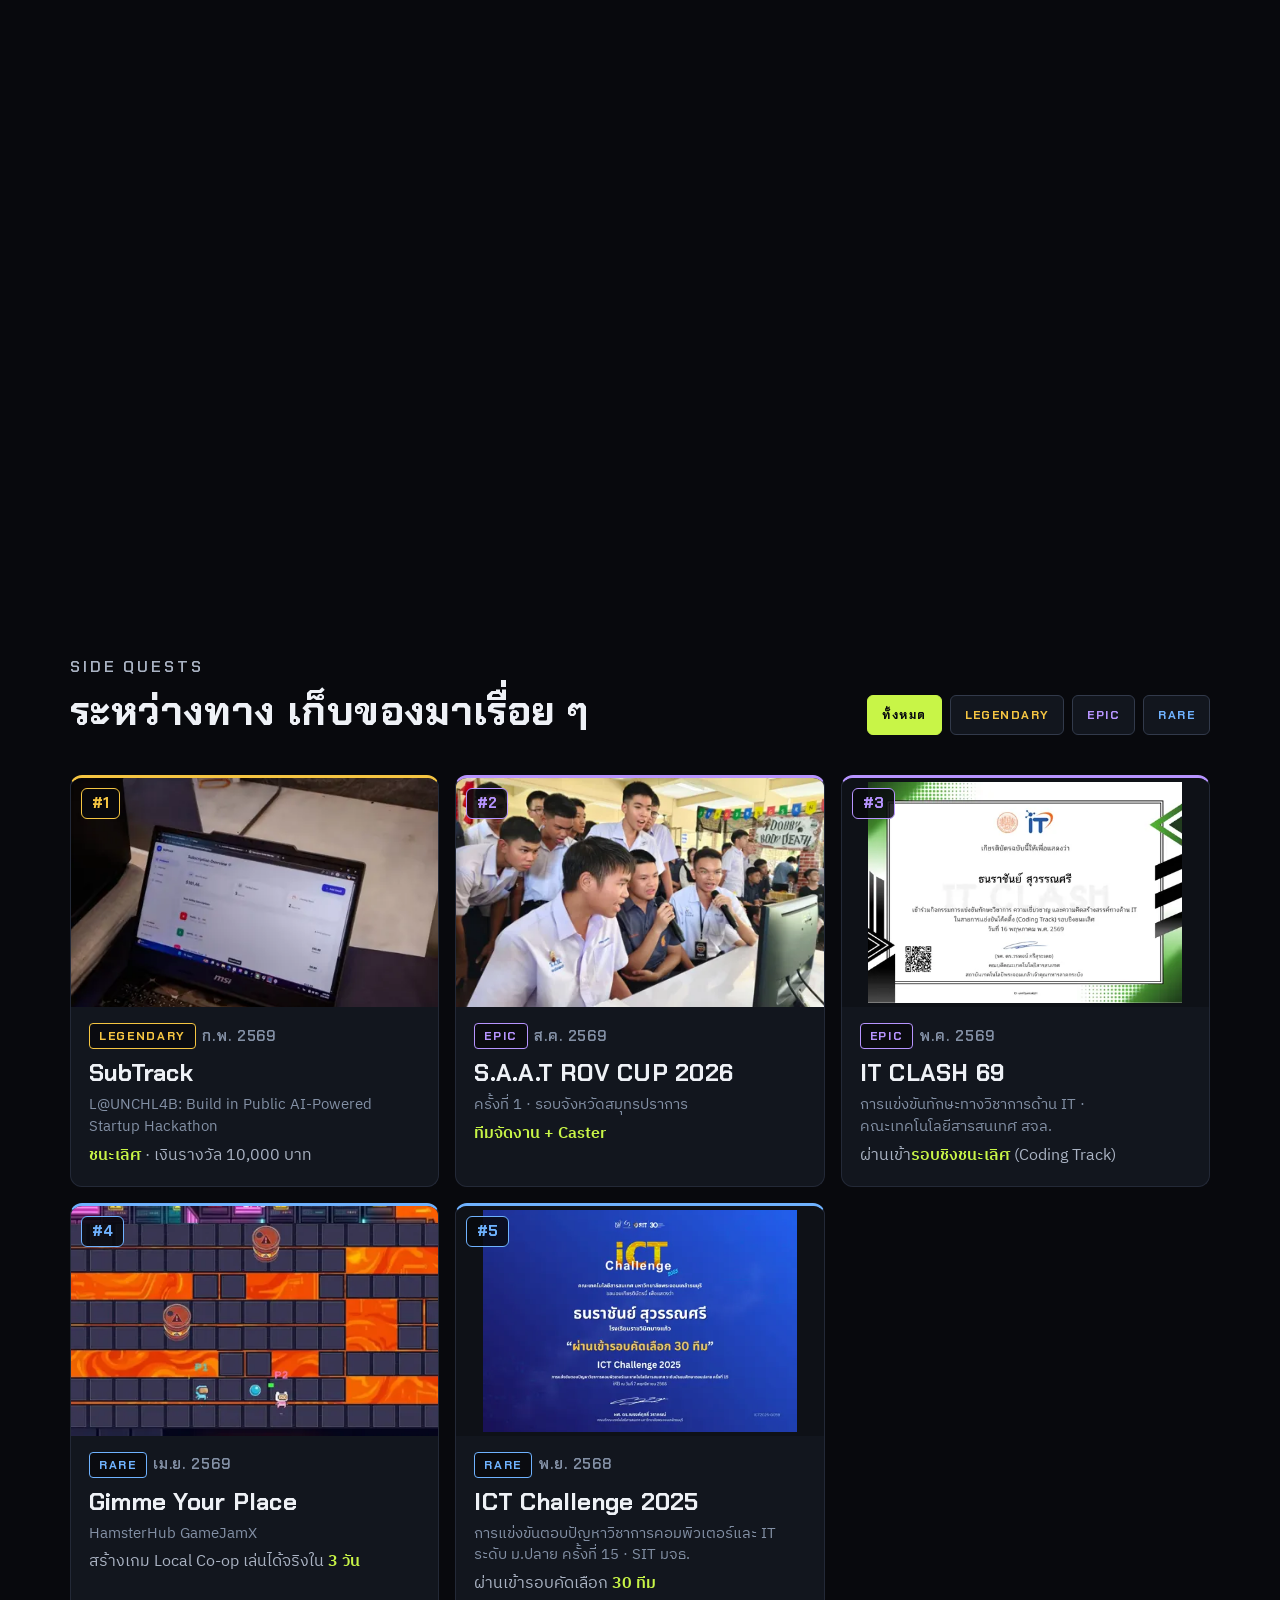
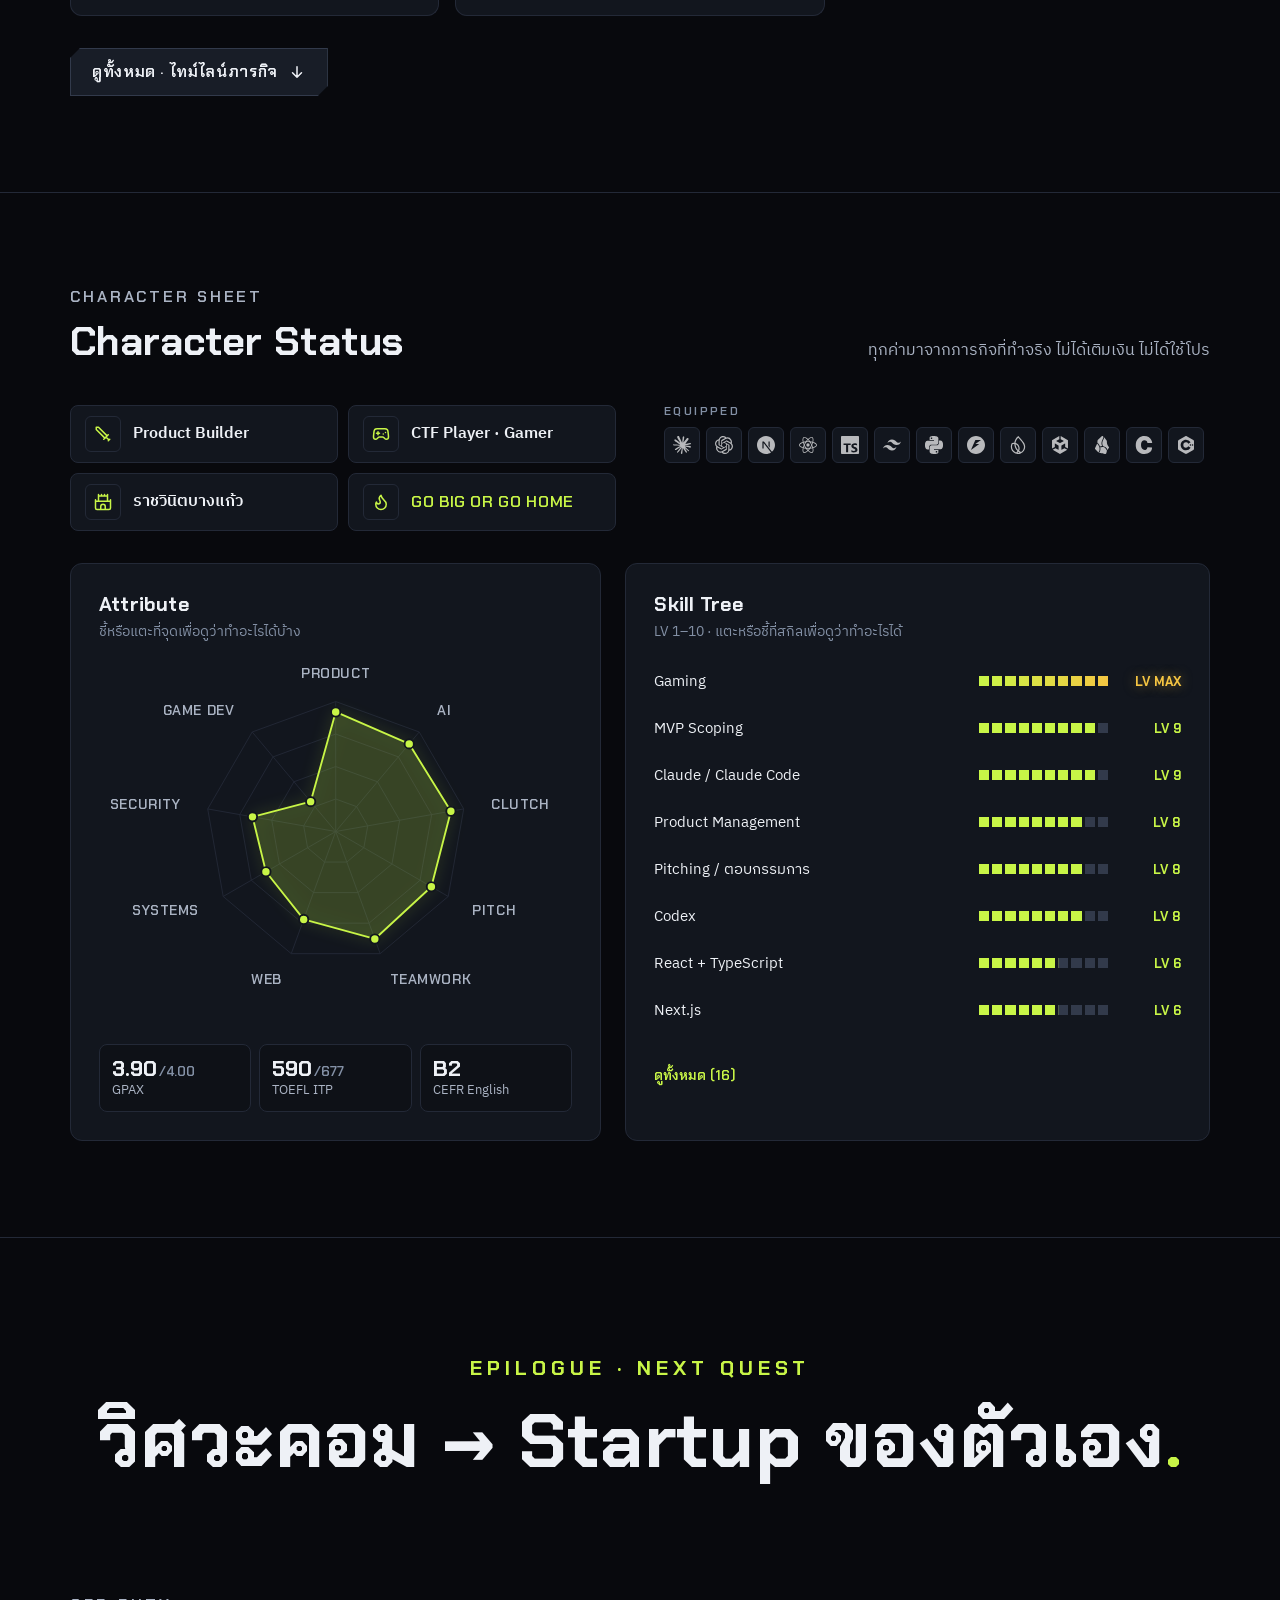
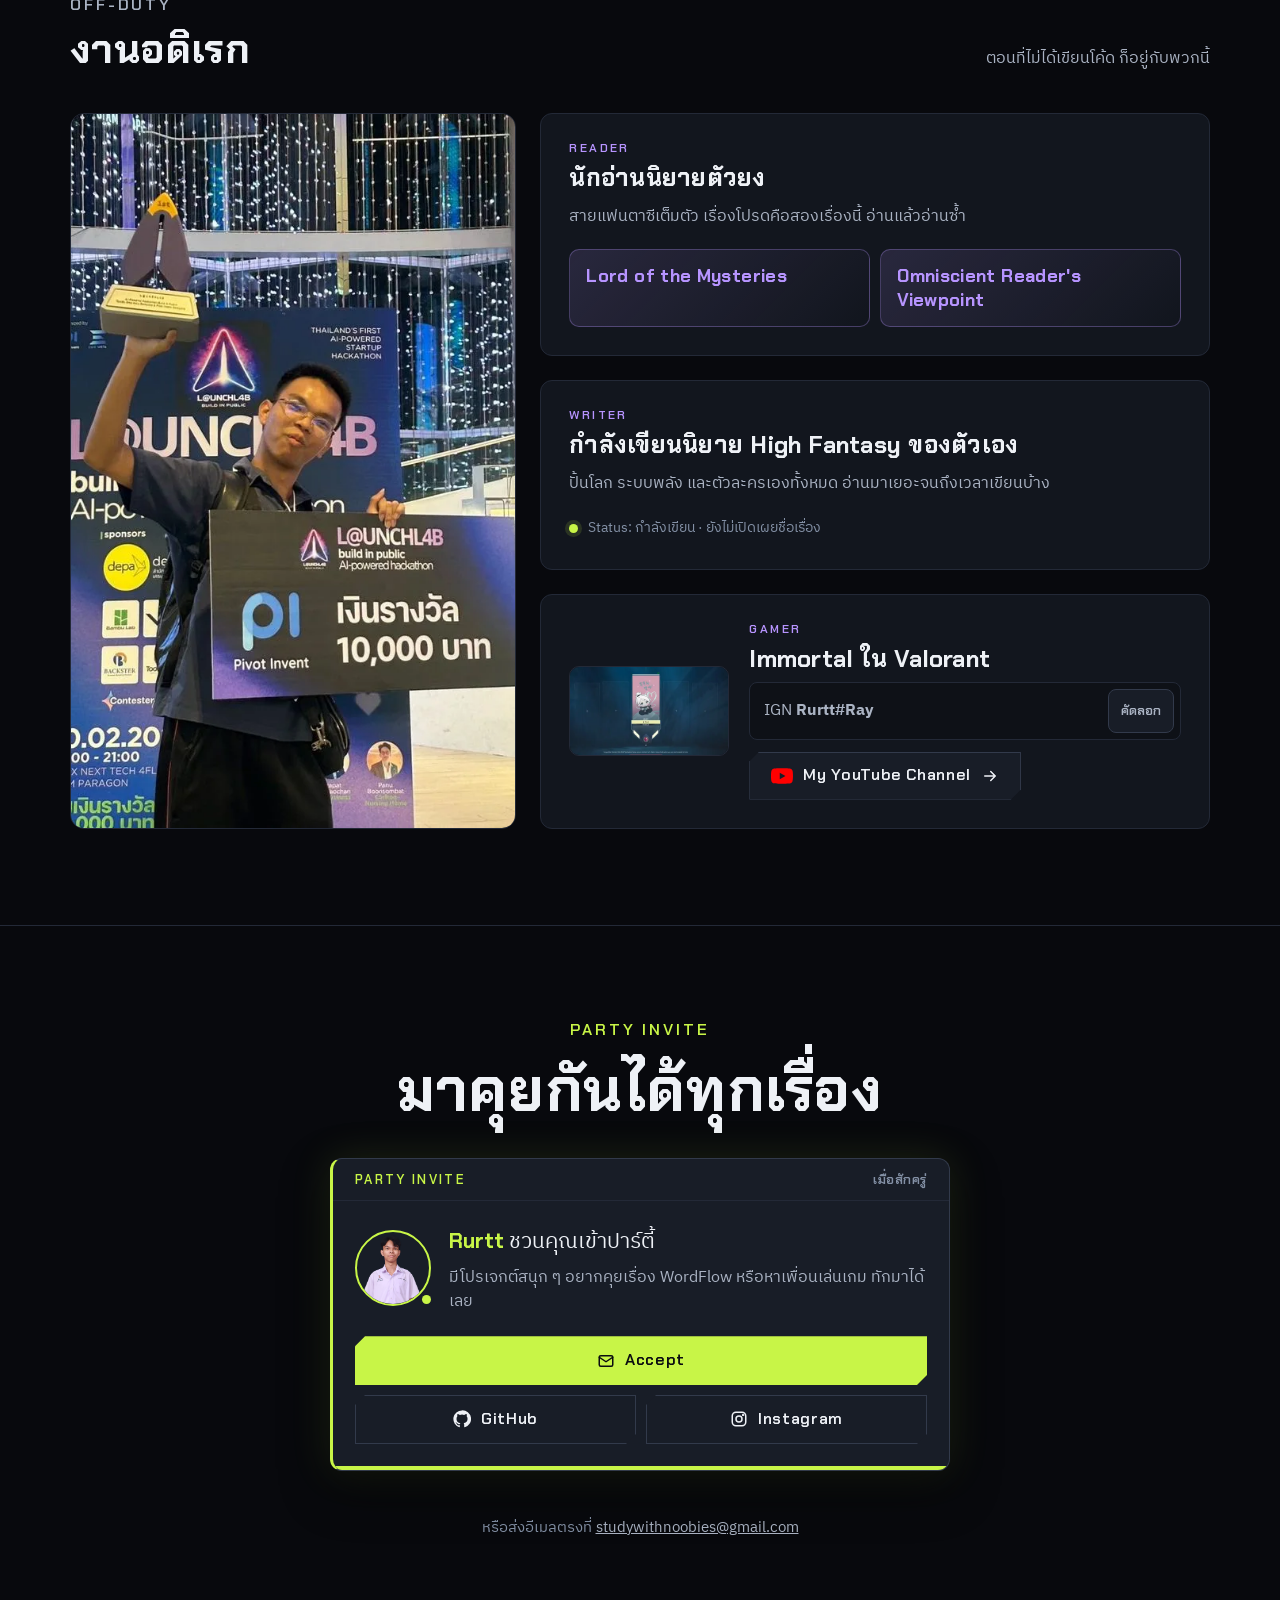
==== commit 1ddce71a: "Chapter beats follow the scroll (reversible, pause-safe), only 3 kept (Ch.2 boom, Ch.3 colorize, Ch." ====
--- a/index.html
+++ b/index.html
@@ -232,7 +232,7 @@
     </section>
 
     <!-- CH.2 THE FALL -->
-    <section class="chapter ch-fall" data-tx="crt" id="ch2" aria-labelledby="ch2-title">
+    <section class="chapter ch-fall" data-tx="crt" data-sfx="boom" id="ch2" aria-labelledby="ch2-title">
       <div class="container ch-grid">
         <figure class="ch-media">
           <img src="assets/wrg.webp" alt="นั่งแก้หุ่นยนต์กับเพื่อนบนพื้นสนามแข่ง WRG 2024" width="900" height="506" loading="lazy">
@@ -243,7 +243,7 @@
           <p class="ch-sub">ตอนนั้นไม่รู้อะไรเลย ไปด้วยความชอบล้วน&nbsp;ๆ</p>
           <ul class="fails">
             <li><small>Innovative Robots</small><b>ทำโปรเจกต์ไม่เสร็จ</b></li>
-            <li><small>Line Tracing Robots</small><b>แบตระเบิด</b></li>
+            <li class="boom"><svg class="burst" viewBox="0 0 100 100" aria-hidden="true"><polygon fill="#ff5a5a" points="50,0 58,21 70,14 71,29 91,26 79,42 89,50 79,58 93,75 71,71 70,86 58,79 50,98 42,79 31,84 29,71 7,75 21,58 9,50 21,42 9,26 29,29 30,16 42,21"/><polygon fill="#f5c542" points="59,17 60,33 70,30 67,40 81,42 70,50 76,57 67,60 74,74 60,67 57,77 50,70 42,81 40,67 31,69 33,60 17,59 30,50 23,43 33,40 27,27 40,33 43,24 50,30"/><circle cx="50" cy="50" r="9" fill="#fff6d6"/></svg><small>Line Tracing Robots</small><b>แบตระเบิด</b></li>
           </ul>
           <p class="ch-sub">เลยรู้ว่า ความสนใจอย่างเดียวไม่พอ</p>
         </div>
--- a/styles.css
+++ b/styles.css
@@ -684,8 +684,6 @@
 .ch-quote::before { content: ""; position: absolute; left: -3px; top: 0; bottom: 0; width: 3px; background: var(--ch); transform-origin: top; }
 /* ch.4: the one kept beat: gold shine sweeps across "ได้เหรียญทอง" */
 .gold-shine { padding: 0.25em 0; background: linear-gradient(100deg, var(--legendary) 30%, #fffdf2 47%, #ffffff 50%, #fffdf2 53%, var(--legendary) 70%) 100% 0 / 250% 100%; -webkit-background-clip: text; background-clip: text; color: transparent; }
-.js .ch-copy.in .gold-shine { animation: goldsweep 1.4s 0.5s ease-in-out both; }
-@keyframes goldsweep { from { background-position: 100% 0; } 50% { filter: drop-shadow(0 0 18px rgba(245, 197, 66, 0.7)); } to { background-position: 0 0; } }
 
 .ch-now .ch-media { border-radius: 20px; overflow: hidden; }
 
@@ -864,4 +862,26 @@
   .js .htrack .cur[data-leave="scan"]::after { content: ""; position: absolute; left: 0; right: 0; top: calc(var(--out) * 100%); height: 3px; z-index: 9; background: #3ee8ff; box-shadow: 0 0 24px 4px rgba(62, 232, 255, 0.7); }
 }
 @media (prefers-reduced-motion: reduce) { .cover::after { display: none; } }
-@media (min-width: 861px) and (min-height: 700px) and (prefers-reduced-motion: no-preference) { .js .htrack .chapter:not(.cur) .gold-shine { animation: none; } } /* shine when Ch.4 takes the stage, not while it waits hidden */
+
+/* chapter beats: only 3, all driven by scroll (--h = how far through its chapter, 0-1, from main.js), so they pause/reverse with the reader */
+.chapter { --h: 1; }
+/* Ch.2: battery burst pops behind "แบตระเบิด" and the card shakes */
+.fails .boom { position: relative; }
+.fails .boom > small, .fails .boom > b { position: relative; z-index: 1; }
+.burst { position: absolute; right: -28px; top: 50%; width: clamp(120px, 12vw, 170px); height: auto; margin-top: calc(clamp(120px, 12vw, 170px) / -2); pointer-events: none; filter: drop-shadow(0 0 24px rgba(255, 90, 90, 0.55)); }
+@media (max-width: 860px) { .burst { right: -10px; } }
+.ch-fall { overflow-x: clip; --b: clamp(0, (var(--h) - 0.15) / 0.3, 1); }
+.js .ch-fall .burst, .js .ch-fall .boom { animation: 1s linear both paused; animation-delay: calc(var(--b) * -0.999s); }
+.js .ch-fall .burst { animation-name: burst; }
+.js .ch-fall .boom { animation-name: jolt; }
+@keyframes burst { 0% { transform: scale(0) rotate(-40deg); } 60% { transform: scale(1.35) rotate(10deg); } 100% { transform: scale(1) rotate(0); } }
+@keyframes jolt { 0%, 100% { transform: none; background: var(--panel); } 20% { transform: translateX(-7px); background: #3a1418; } 45% { transform: translateX(6px); } 70% { transform: translateX(-3px); } }
+/* Ch.3: photo gray to color, the quote bar fills */
+.ch-posn { --c: clamp(0, var(--h) / 0.4, 1); }
+.js .ch-posn .ch-media img { filter: grayscale(calc(1 - var(--c))) brightness(calc(0.75 + 0.25 * var(--c))); }
+.js .ch-posn .ch-quote::before { transform: scaleY(clamp(0, (var(--h) - 0.2) / 0.35, 1)); }
+/* Ch.4: gold shine sweeps across "ได้เหรียญทอง" */
+.js .ch-comeback .gold-shine { background-position: calc((1 - clamp(0, (var(--h) - 0.1) / 0.5, 1)) * 100%) 0; }
+/* Main Quest 1 > 2: WordFlow rises as a narrower card and widens to full width (--kin from main.js) */
+#main-quest { clip-path: inset(0 calc((1 - clamp(0, var(--kin, 1) * 1.6, 1)) * 12%) 0 round 32px 32px 0 0); }
+@media (max-width: 860px) { #main-quest { clip-path: inset(0 calc((1 - clamp(0, var(--kin, 1) * 1.6, 1)) * 5%) 0 round 22px 22px 0 0); } }
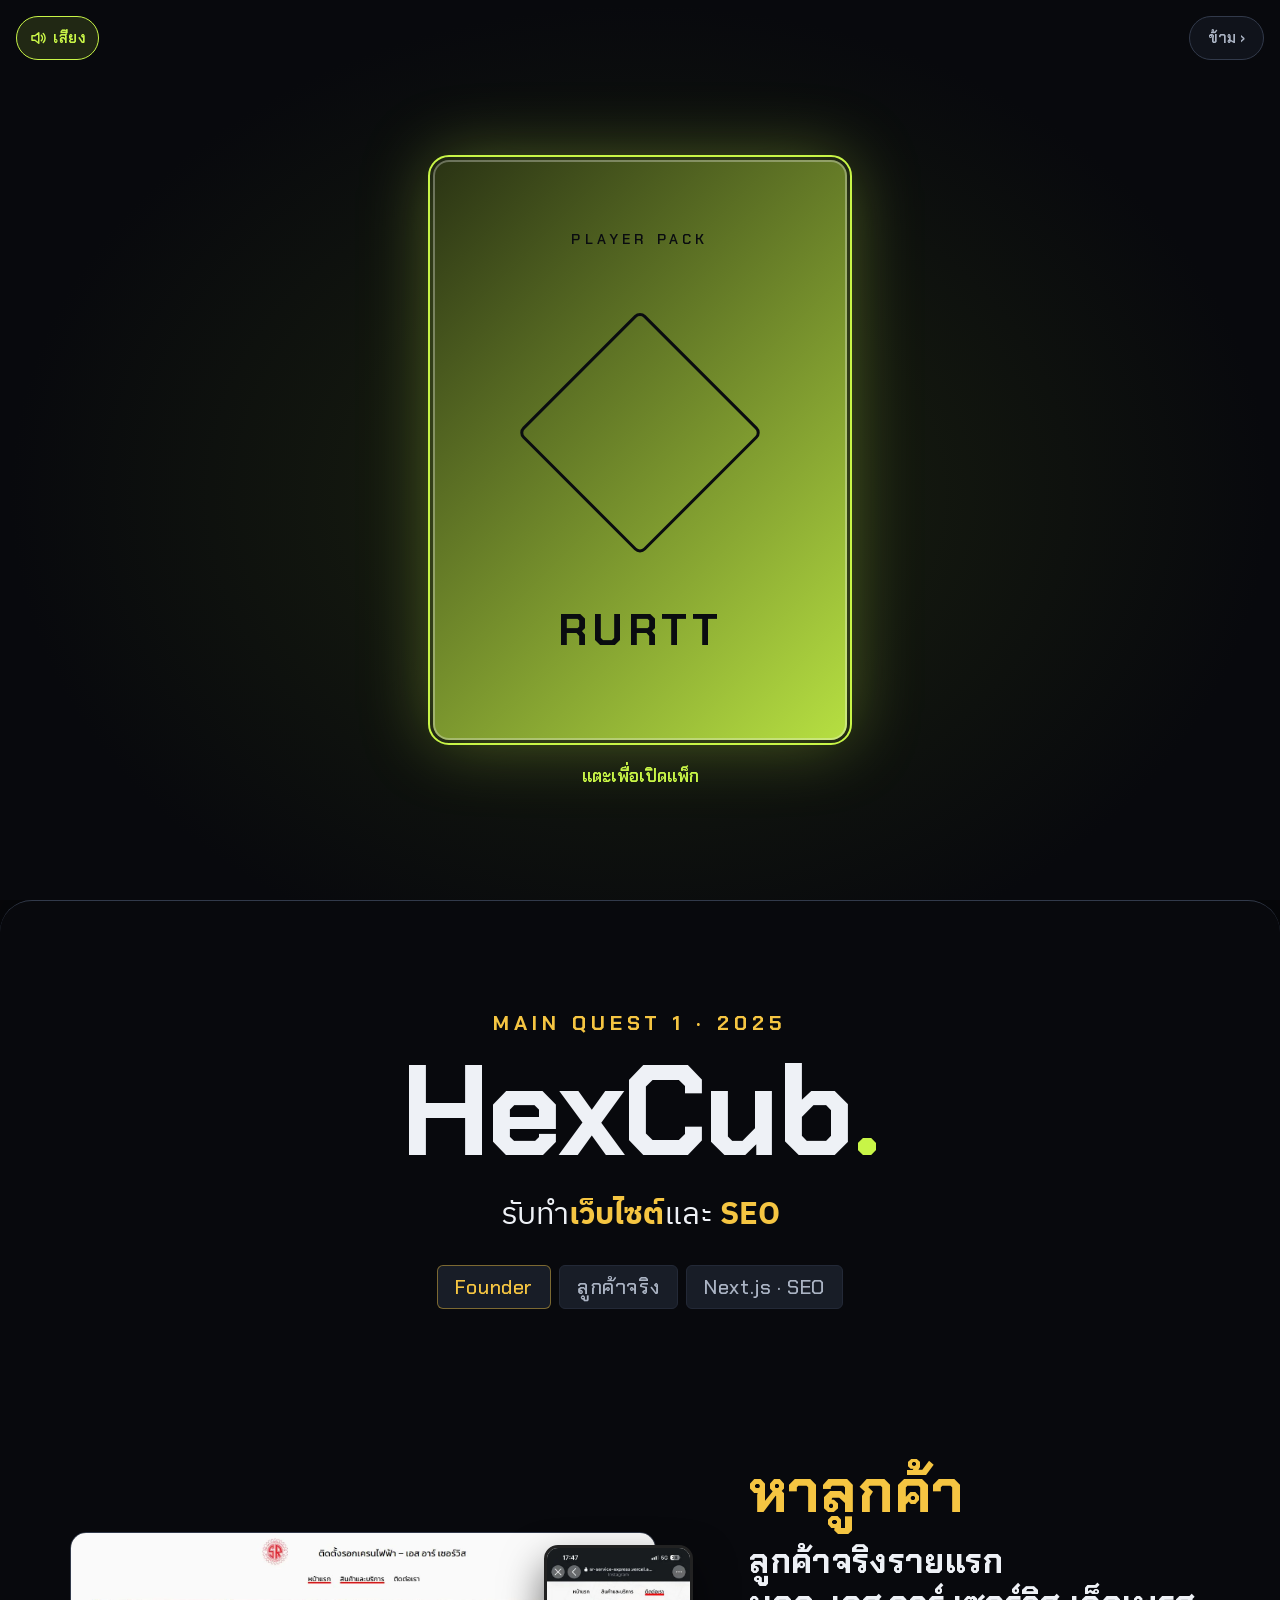
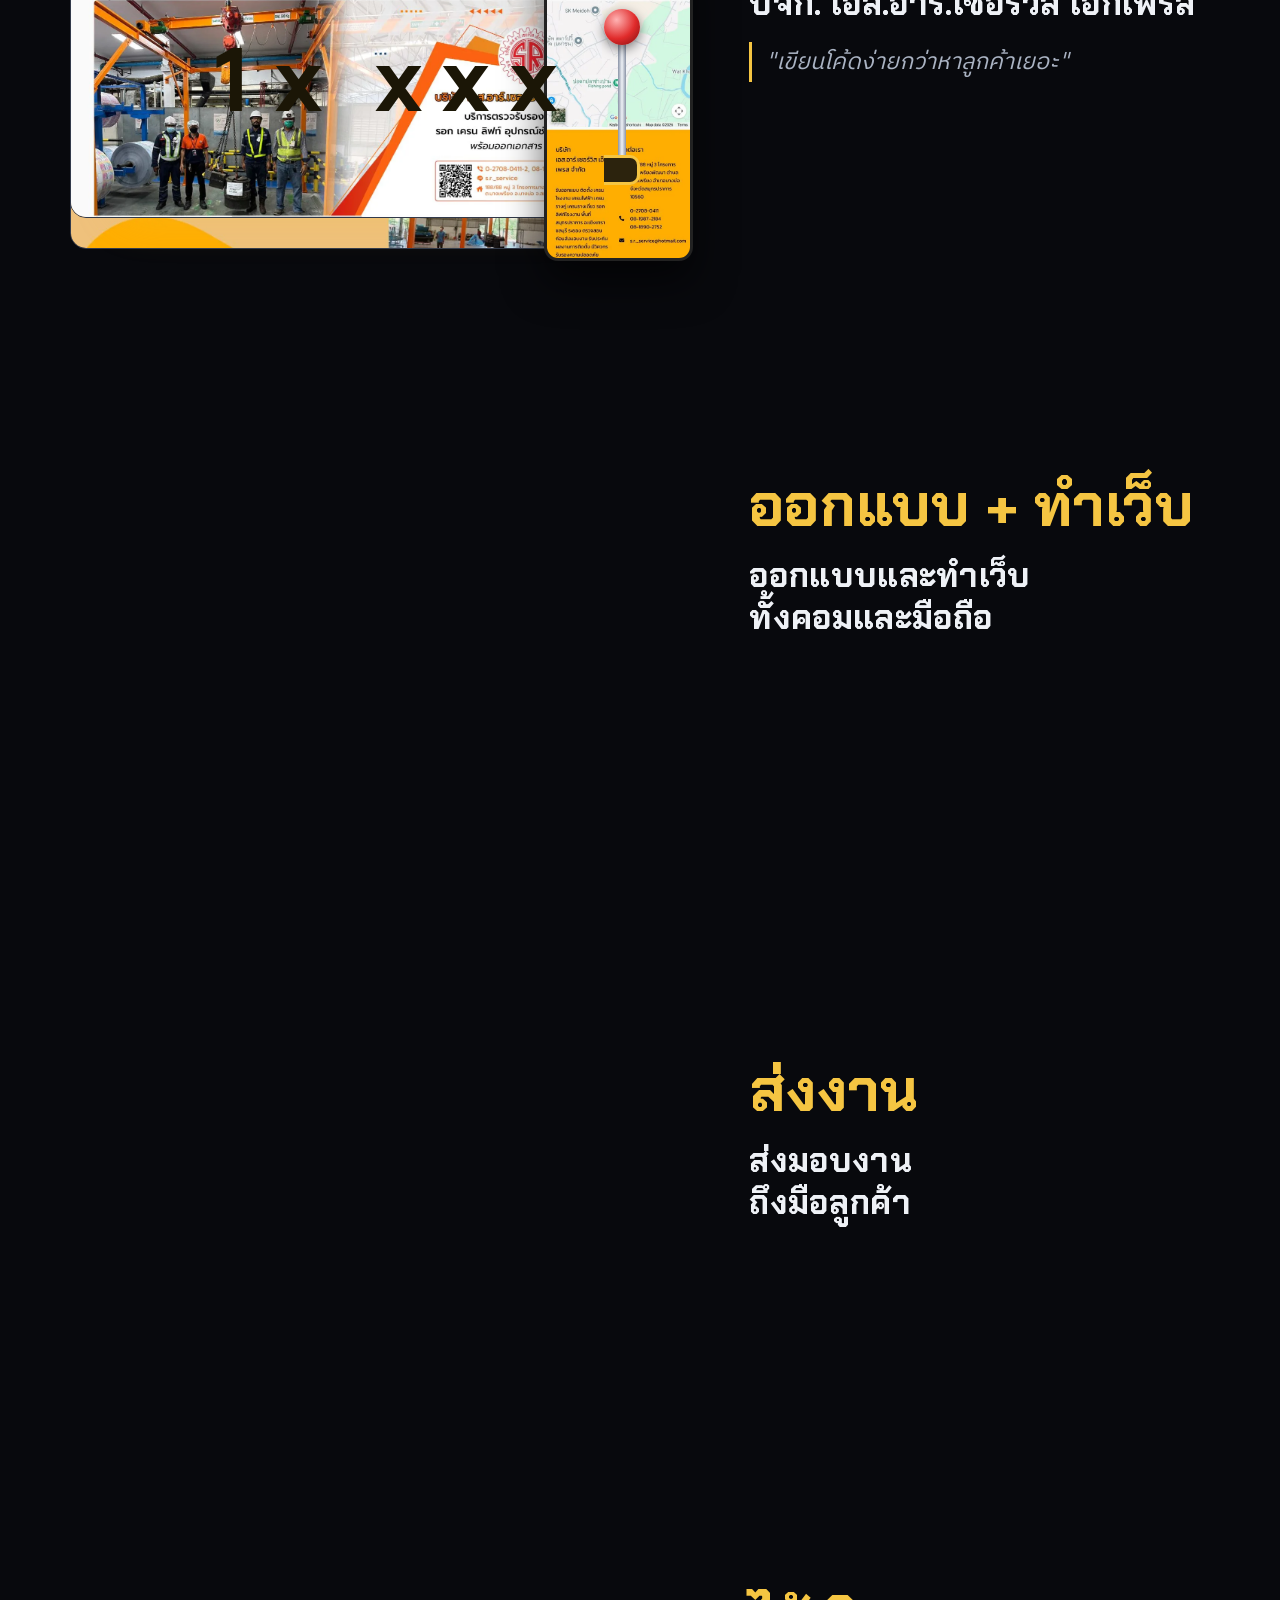
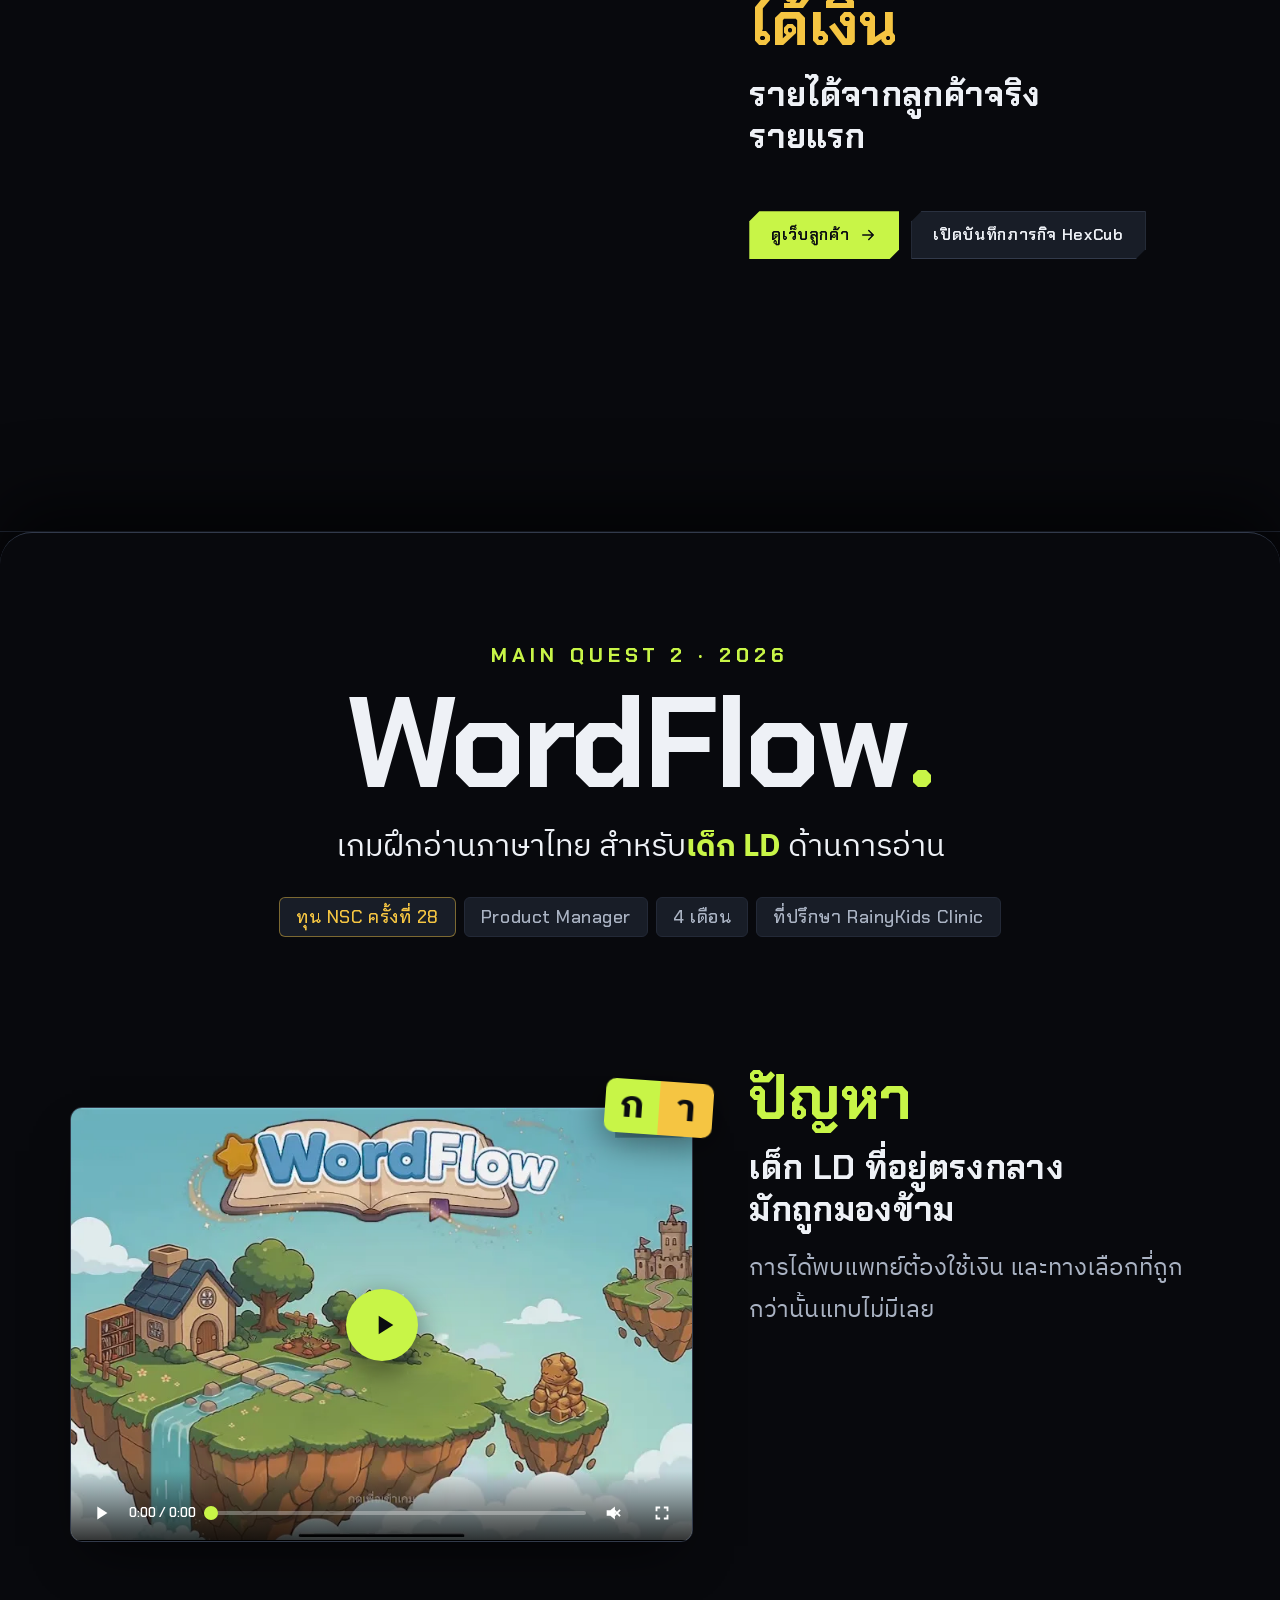
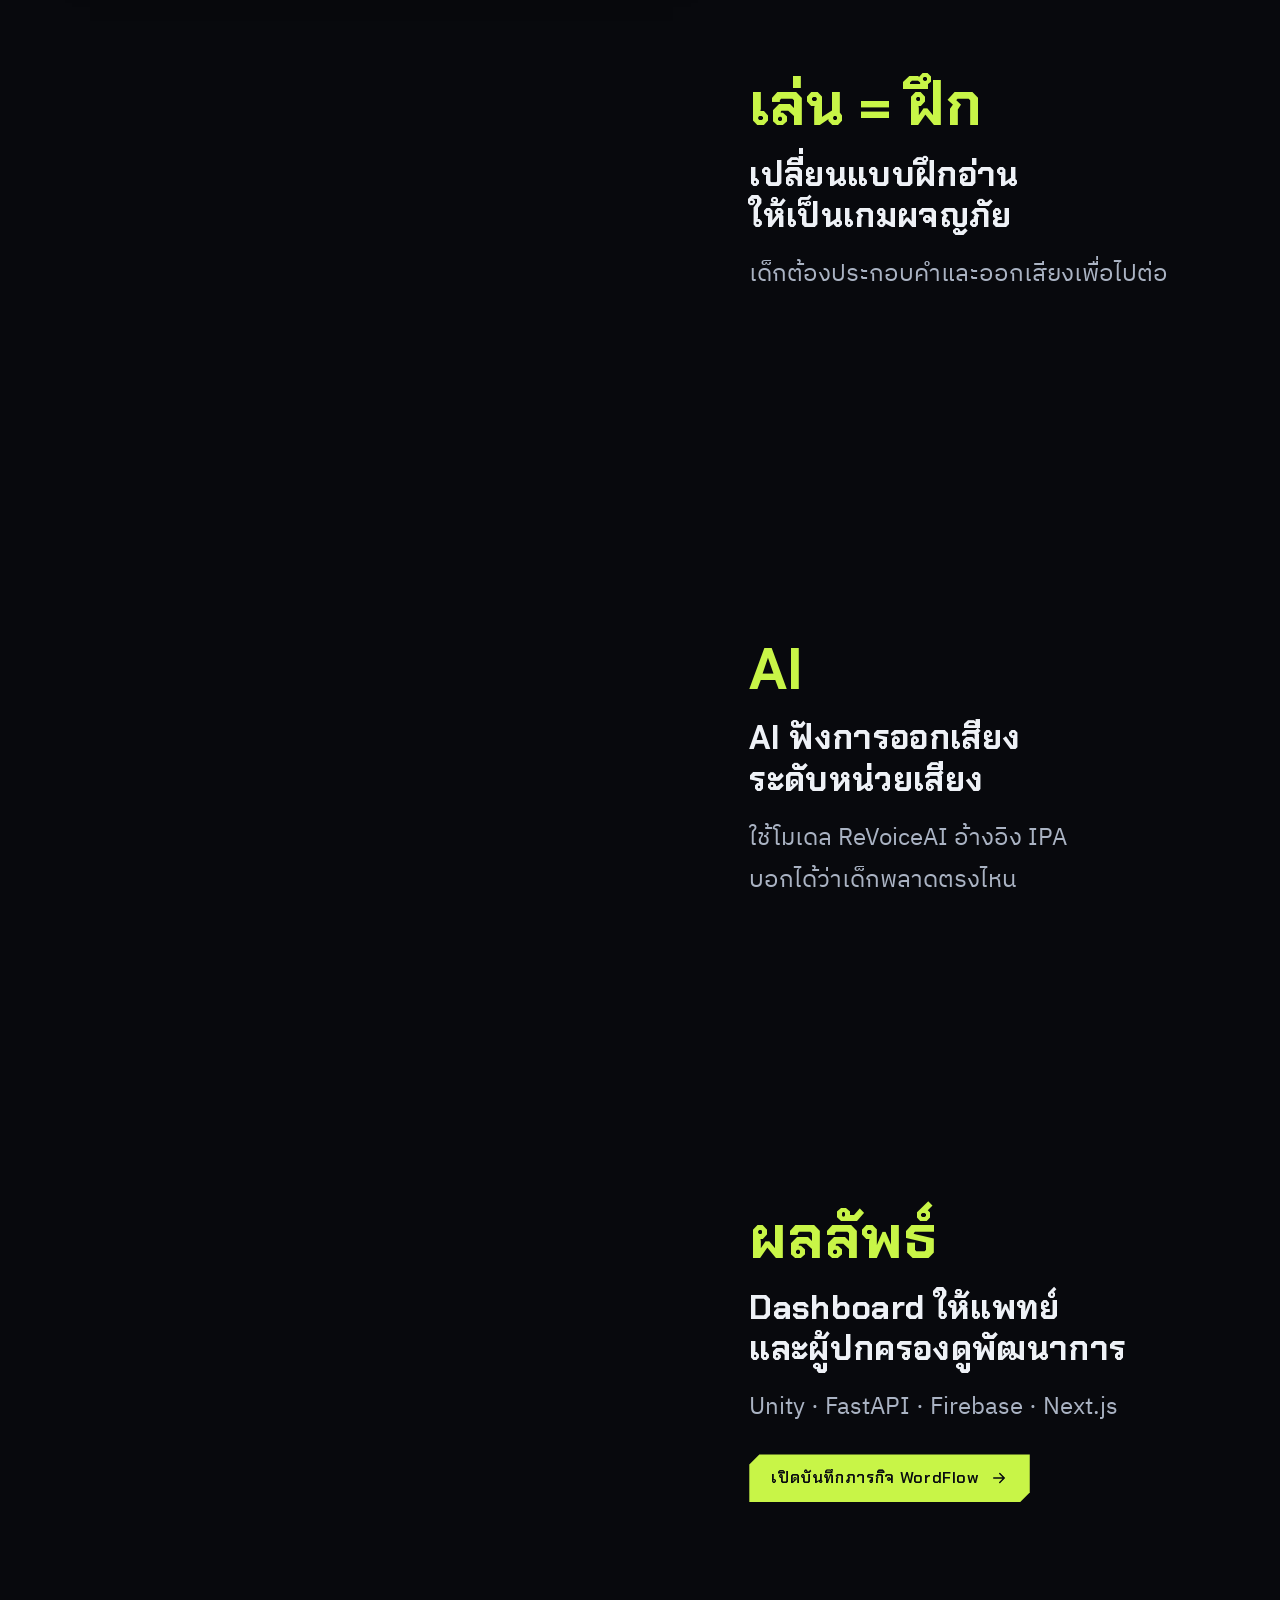
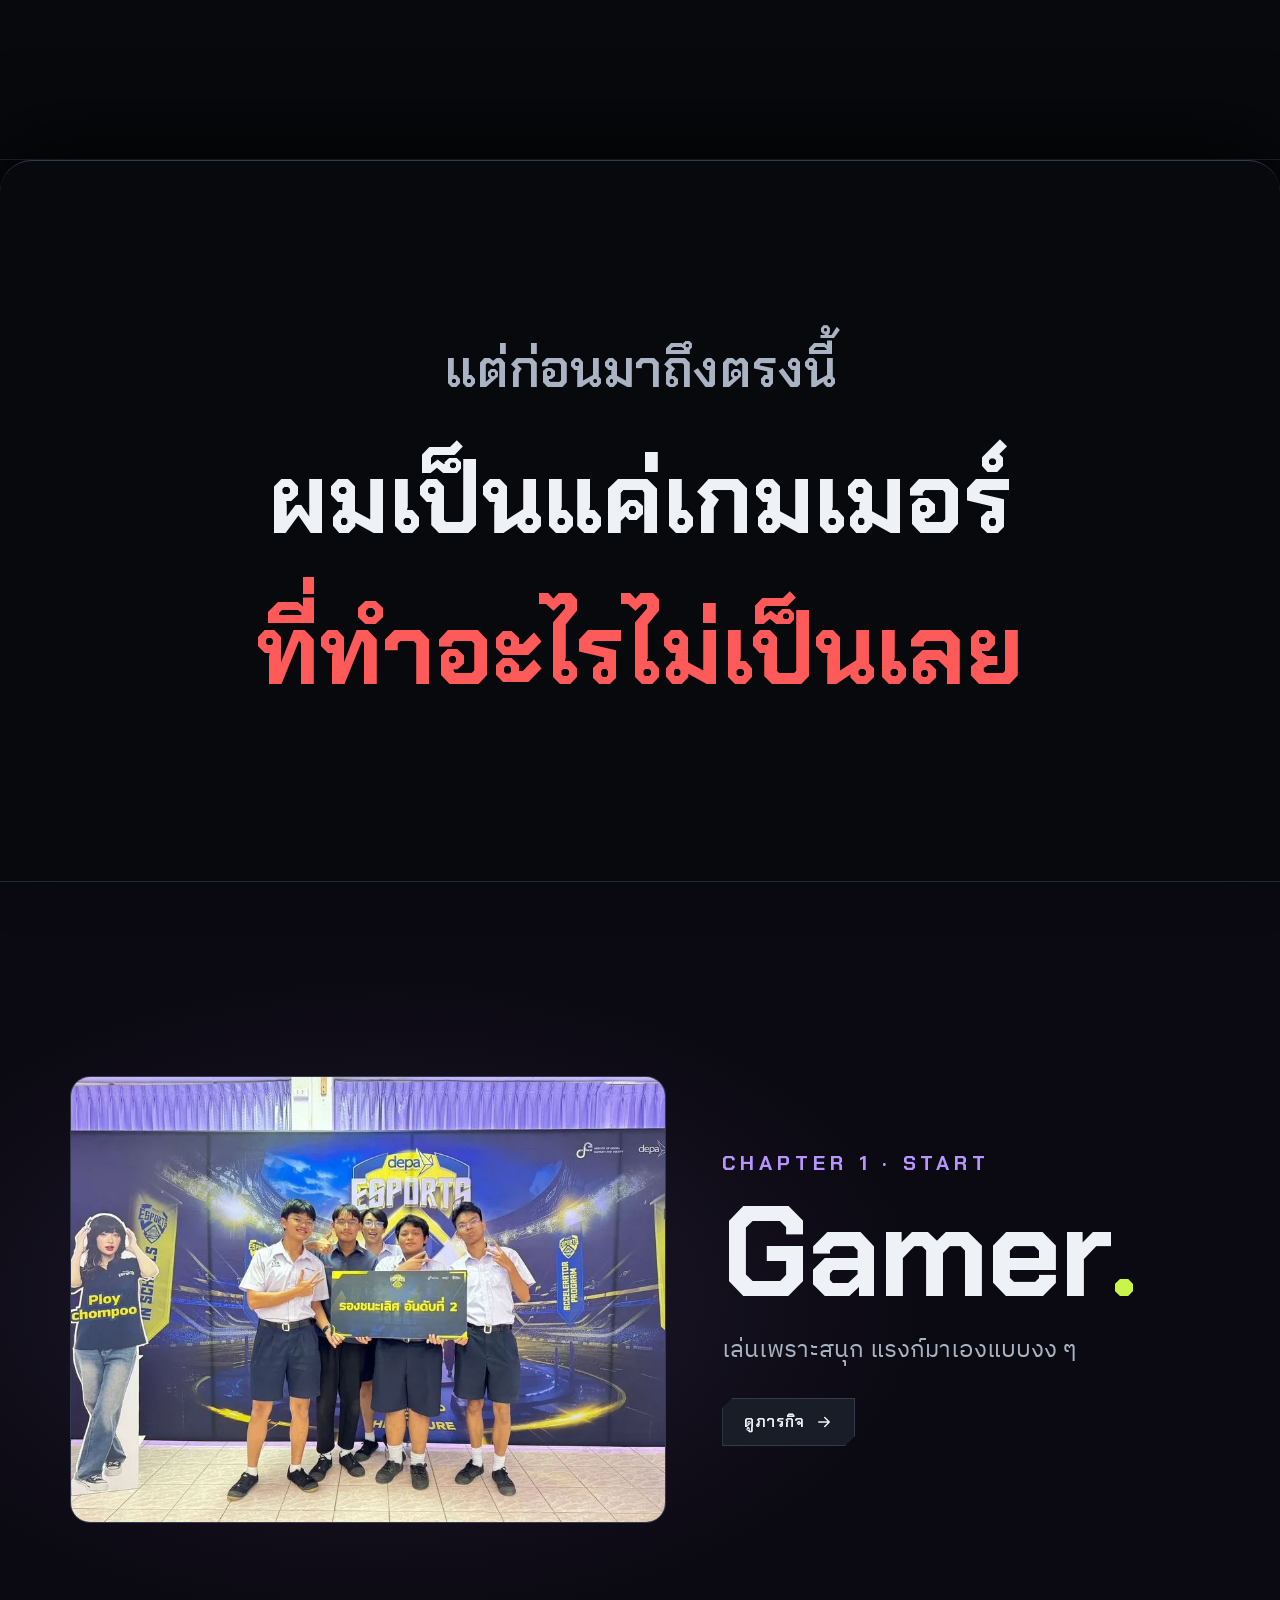
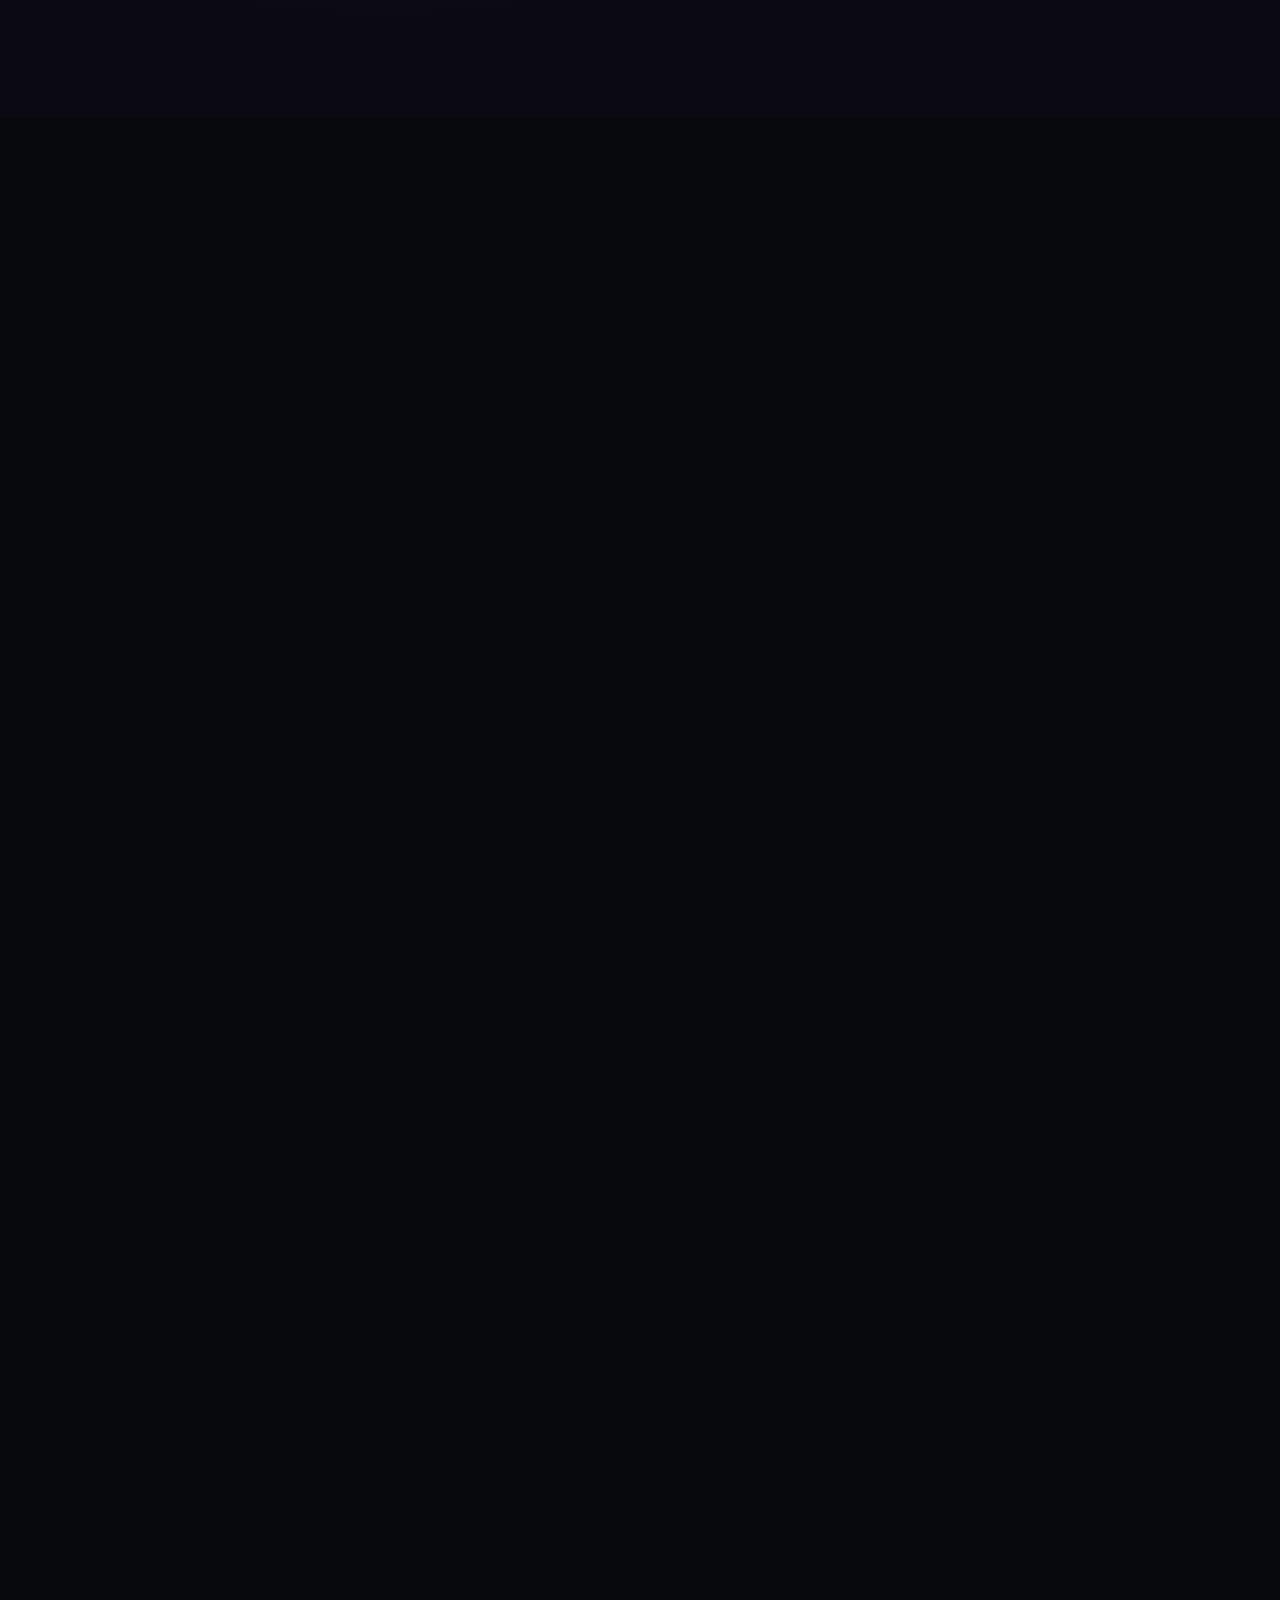
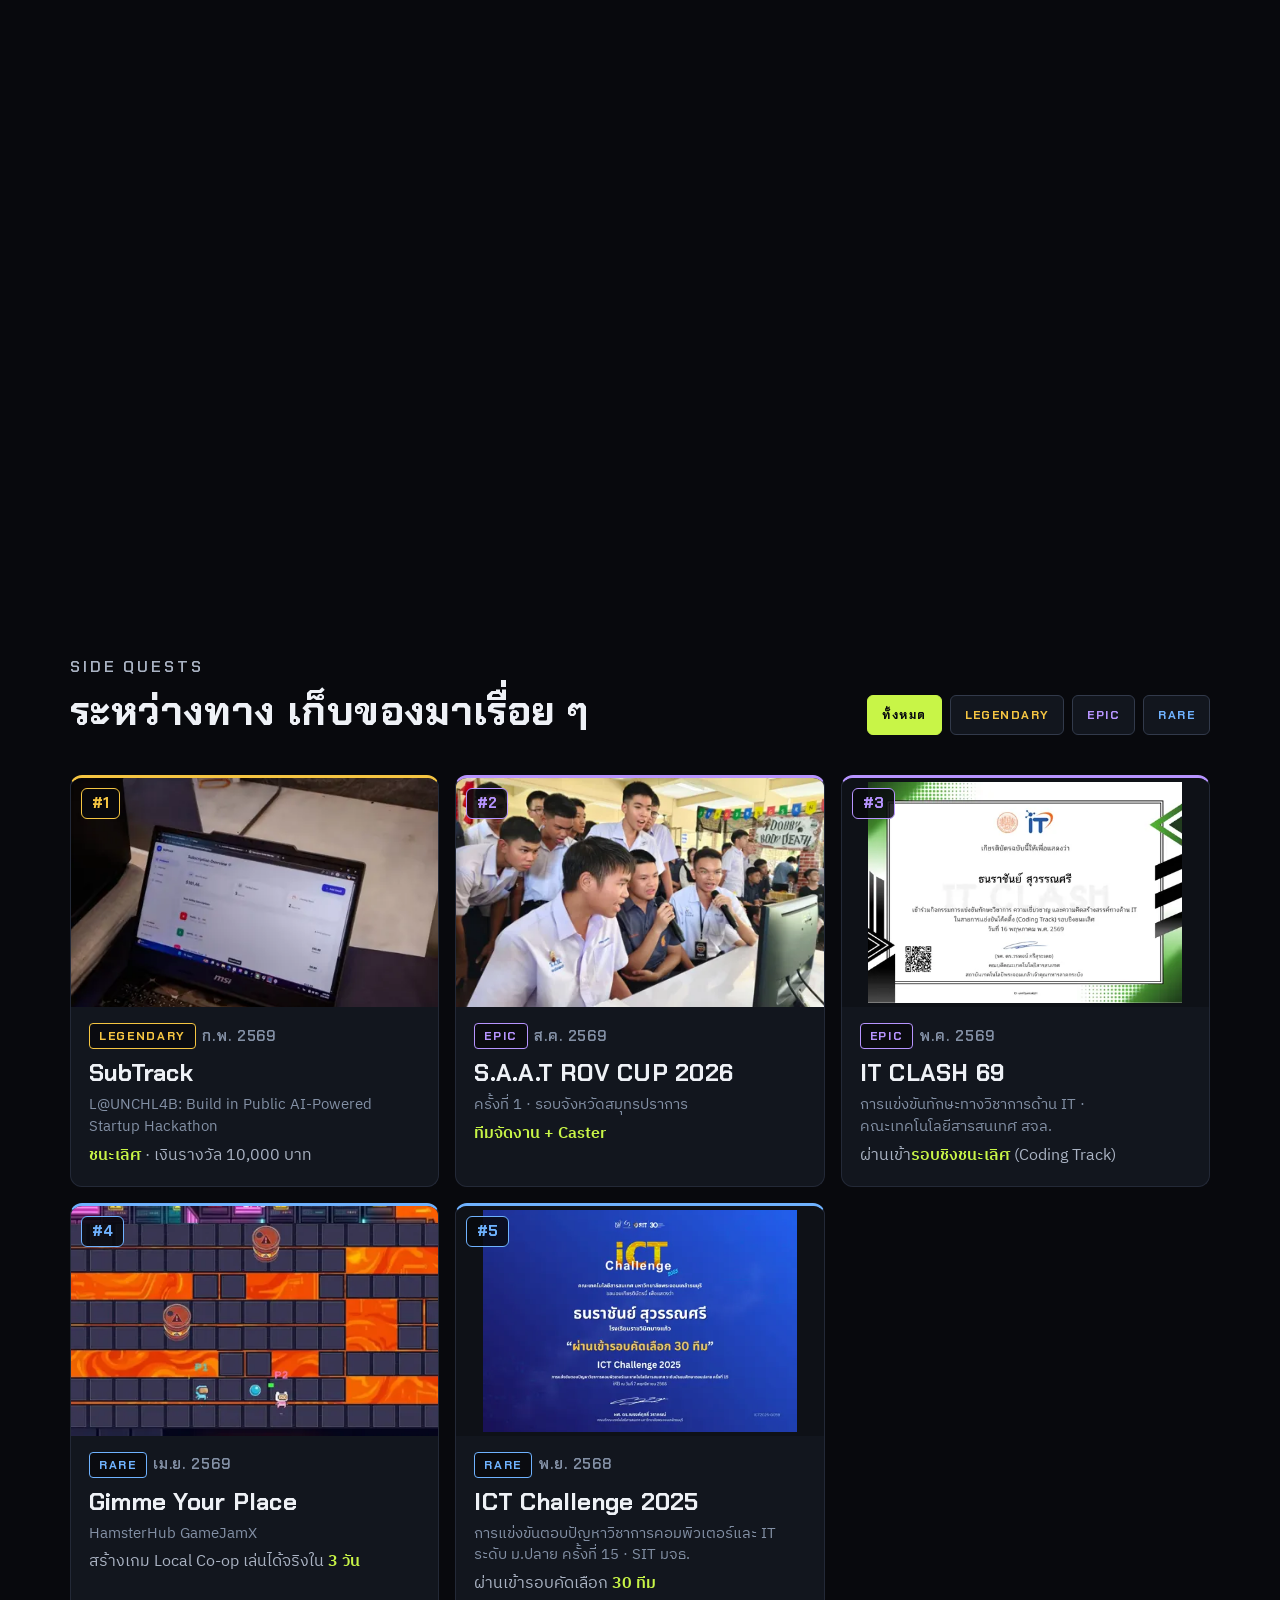
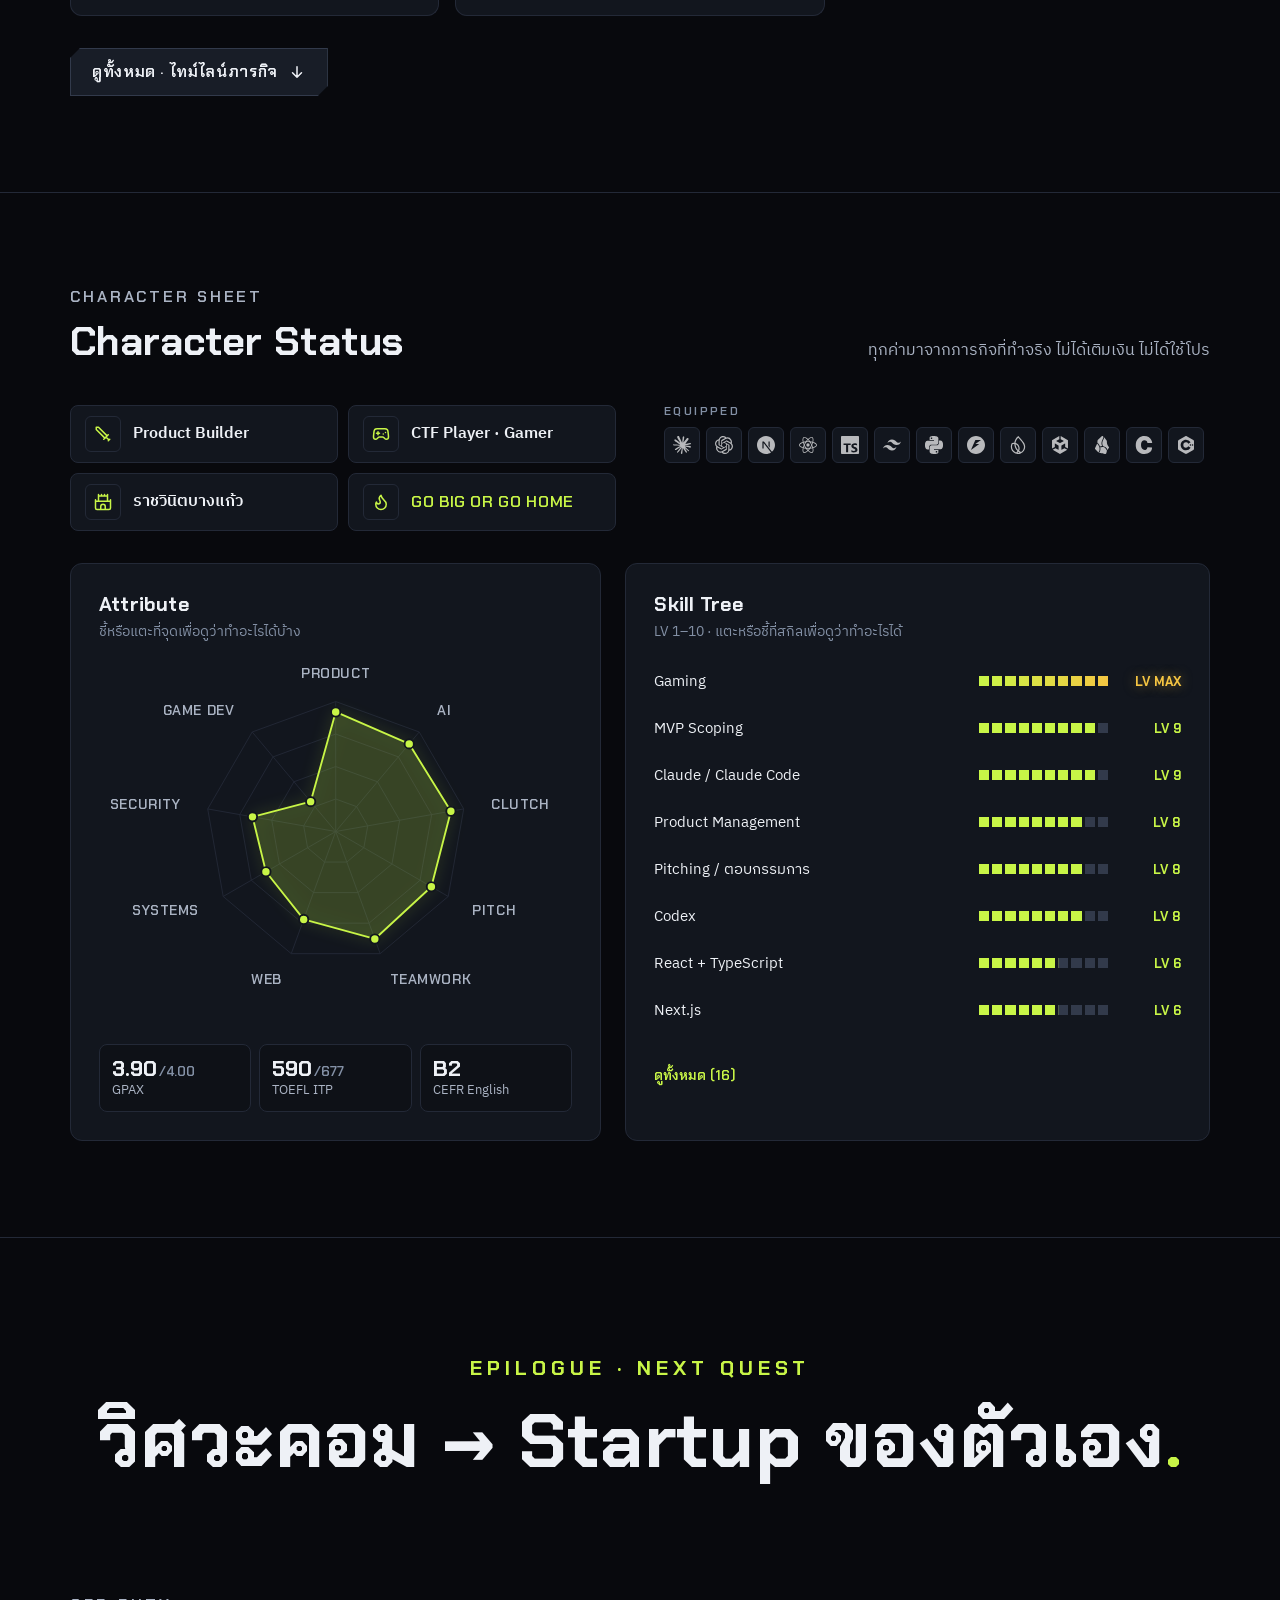
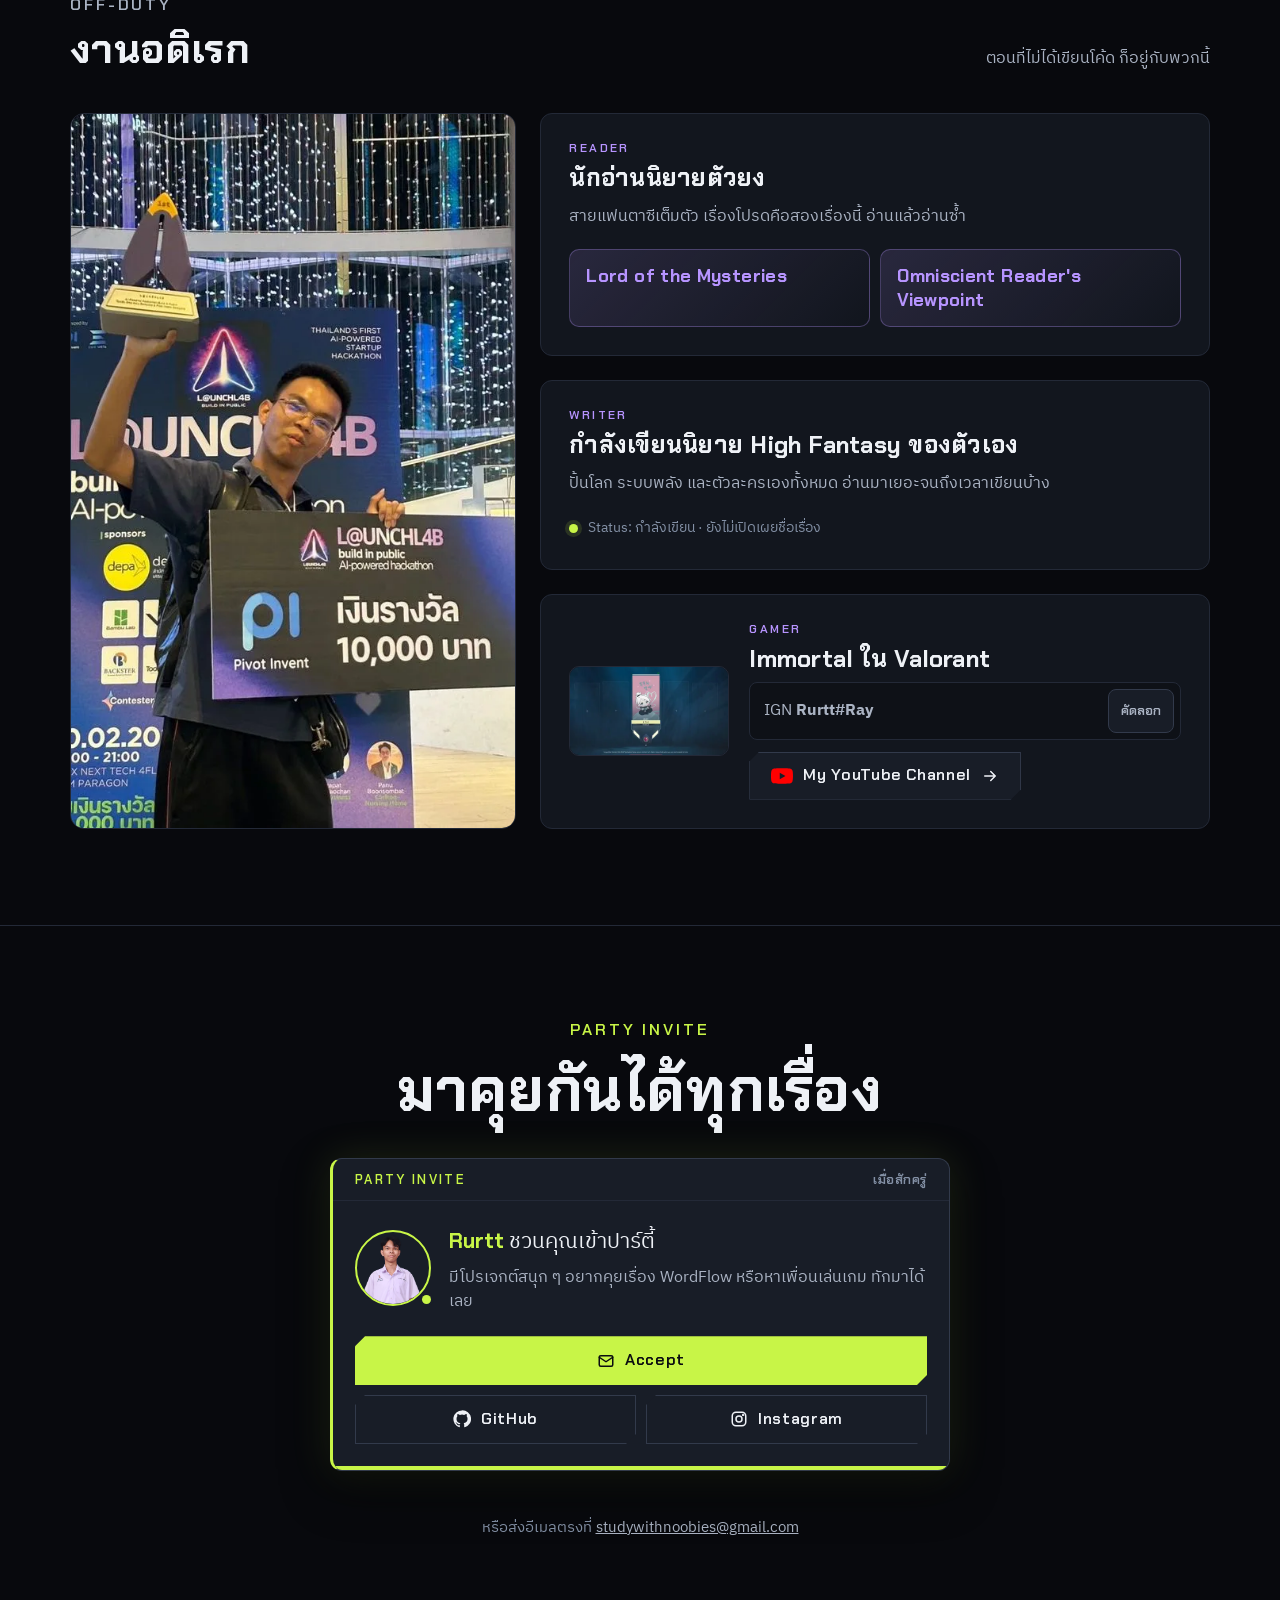
==== commit 5df132ea: "Rename DoCode to HexCub; panda mascot as FUT club crest on hero card and walkout club beat Co-Author" ====
--- a/index.html
+++ b/index.html
@@ -57,7 +57,7 @@
       <span class="hud-lv" aria-hidden="true">LV 18</span>
       <div class="xp" aria-hidden="true"><i></i></div>
       <div class="nav-links">
-        <a href="#docode"><svg aria-hidden="true"><use href="#h-coin"/></svg><span>DoCode</span></a>
+        <a href="#docode"><svg aria-hidden="true"><use href="#h-coin"/></svg><span>HexCub</span></a>
         <a href="#wordflow"><svg aria-hidden="true"><use href="#h-book"/></svg><span>WordFlow</span></a>
         <a href="#ch1"><svg aria-hidden="true"><use href="#h-story"/></svg><span>เรื่องราว</span></a>
         <a href="#side-quests"><svg aria-hidden="true"><use href="#h-cards"/></svg><span>Side Quests</span></a>
@@ -79,7 +79,7 @@
         <p class="pk-hint" aria-hidden="true">แตะเพื่อเปิดแพ็ก</p>
         <div class="pk-beat pk-b1" aria-hidden="true"><span class="pk-flag"></span><small>NATION</small></div>
         <div class="pk-beat pk-b2" aria-hidden="true"><strong>PB</strong><small>POSITION<span class="pk-sep"> · </span><span class="nw">PRODUCT BUILDER</span></small></div>
-        <div class="pk-beat pk-b3" aria-hidden="true"><strong class="volt">DoCode</strong><small>CLUB · FOUNDER</small></div>
+        <div class="pk-beat pk-b3" aria-hidden="true"><img class="pk-crest" src="assets/icons/hexcub.webp" alt="" width="160" height="146"><strong class="volt">HexCub</strong><small>CLUB · FOUNDER</small></div>
         <i class="pk-flash" aria-hidden="true"></i>
         <button class="btn btn-primary pk-enter" type="button">ดูโปรไฟล์ผู้เล่น ›</button>
       </div>
@@ -96,7 +96,7 @@
                 <div class="lv"><small>LV</small>18</div>
                 <em>PB</em>
                 <i class="flag-th" role="img" aria-label="ประเทศไทย"></i>
-                <span class="club">DoCode</span>
+                <span class="club"><img src="assets/icons/hexcub.webp" alt="" width="160" height="146">HexCub</span>
               </div>
               <div class="char-plate">
                 <b>Rurtt</b>
@@ -126,12 +126,12 @@
       </div>
     </header>
 
-    <!-- MAIN QUEST 1: DoCode (same pinned-steps layout as WordFlow) -->
+    <!-- MAIN QUEST 1: HexCub (same pinned-steps layout as WordFlow) -->
     <section class="chapter ch-wf ch-dc cover" id="docode" aria-labelledby="dc-title">
       <div class="container">
         <div class="wf-intro reveal">
           <p class="ch-mark">Main Quest 1 · 2025</p>
-          <h2 id="dc-title" class="ch-big">DoCode<span class="hl">.</span></h2>
+          <h2 id="dc-title" class="ch-big">HexCub<span class="hl">.</span></h2>
           <p class="ch-sub">รับทำ<mark>เว็บไซต์</mark>และ <mark>SEO</mark></p>
           <div class="chips"><span class="chip gold">Founder</span><span class="chip">ลูกค้าจริง</span><span class="chip">Next.js · SEO</span></div>
         </div>
@@ -162,7 +162,7 @@
                 </div>
               </div>
               <div><p class="eyebrow">ได้เงิน</p><h3>รายได้จากลูกค้าจริง<br>รายแรก</h3>
-                <div class="hero-cta"><a class="btn btn-primary" href="https://sr-service-express.vercel.app" target="_blank" rel="noopener">ดูเว็บลูกค้า <svg aria-hidden="true"><use href="#i-arrow"/></svg></a><a class="btn btn-ghost" href="quest.html?q=docode">เปิดบันทึกภารกิจ DoCode</a></div>
+                <div class="hero-cta"><a class="btn btn-primary" href="https://sr-service-express.vercel.app" target="_blank" rel="noopener">ดูเว็บลูกค้า <svg aria-hidden="true"><use href="#i-arrow"/></svg></a><a class="btn btn-ghost" href="quest.html?q=docode">เปิดบันทึกภารกิจ HexCub</a></div>
               </div>
             </div>
           </div>
--- a/styles.css
+++ b/styles.css
@@ -115,7 +115,8 @@
 .hero-eyebrow { font-size: 21px; }
 @media (max-width: 480px) { .hero-copy h1 { font-size: 10.4vw; } } /* "จากการรับทำเว็บ" is one unbreakable line: size it to the phone width */
 .hero-copy h1 .money { color: var(--legendary); }
-.char-ovr .club { font: 700 12px/1 var(--display); letter-spacing: 0.06em; color: var(--volt); border: 1px solid var(--volt); border-radius: 4px; padding: 3px 5px; }
+.char-ovr .club { display: flex; flex-direction: column; align-items: center; gap: 3px; font: 700 12px/1 var(--display); letter-spacing: 0.06em; color: var(--volt); border: 1px solid var(--volt); border-radius: 4px; padding: 3px 5px; }
+.char-ovr .club img { position: static; width: 34px; height: auto; } /* HexCub mascot as FUT club crest */
 .role { margin-top: 6px; font: 600 clamp(20px, 2vw, 26px)/1.4 var(--display); }
 .role b { color: var(--volt); }
 .proof { display: grid; grid-template-columns: repeat(2, auto); justify-content: start; gap: 10px; margin-top: 28px; }
@@ -176,7 +177,7 @@
 .sheet-info .info { margin-top: 0; }
 .sheet-info .block-label { margin-top: 0; }
 
-/* FUT pack opening (first visit only; JS drives it, see main.js): pack > walkout beats (flag, PB, DoCode) > real hero card lands > enter */
+/* FUT pack opening (first visit only; JS drives it, see main.js): pack > walkout beats (flag, PB, HexCub) > real hero card lands > enter */
 html.intro { overflow: hidden; }
 .intro.go .tilt { cursor: pointer; }
 .pk { position: fixed; inset: 0; z-index: 200; display: grid; place-items: center; overflow: hidden; background: radial-gradient(900px 700px at 50% 55%, #1b2210, var(--bg) 70%); transition: opacity 0.5s var(--ease); }
@@ -196,6 +197,7 @@
 .pk-beat strong { font: 700 clamp(80px, 22vw, 160px)/1 var(--display); color: var(--legendary); text-shadow: 0 0 40px rgba(245, 197, 66, 0.6); }
 .pk-beat strong.volt { font-size: clamp(52px, 14vw, 110px); color: var(--volt); text-shadow: 0 0 40px rgba(200, 245, 71, 0.5); }
 .pk-beat small { font: 600 clamp(18px, 2.8vw, 24px)/1.3 var(--display); letter-spacing: 0.24em; color: var(--text); }
+.pk-crest { width: clamp(96px, 20vw, 150px); height: auto; filter: drop-shadow(0 0 24px rgba(200, 245, 71, 0.35)); }
 .pk-flag { width: min(60vw, 320px); aspect-ratio: 3 / 2; border-radius: 6px; background: linear-gradient(#a51931 0 16.67%, #f4f5f8 0 33.33%, #2d2a4a 0 66.67%, #f4f5f8 0 83.33%, #a51931 0); box-shadow: 0 0 50px rgba(255, 255, 255, 0.2); }
 .pk-flash { width: 100%; height: 100%; background: #fff; opacity: 0; pointer-events: none; }
 .pk-enter { align-self: end; margin-bottom: max(24px, 5vh); opacity: 0; pointer-events: none; transition: opacity 0.4s; }
@@ -638,7 +640,7 @@
 }
 @media (max-width: 860px) { .wf-stage { display: none; } }
 
-/* DoCode (Main Quest 1): gold accents, desktop+phone screenshot pair, slot-machine payout */
+/* HexCub (Main Quest 1): gold accents, desktop+phone screenshot pair, slot-machine payout */
 .ch-dc .ch-mark, .ch-dc .wf-step .eyebrow { color: var(--legendary); }
 .quip { margin-top: 18px; font-size: clamp(20px, 1.8vw, 24px); font-style: italic; color: var(--text-2); border-left: 3px solid var(--legendary); padding-left: 14px; }
 .dc-duo { position: relative; padding: 0 6% 7% 0; }
@@ -808,7 +810,7 @@
   .invite-actions { grid-template-columns: 1fr; }
 }
 .intro .words .w-back { animation: none; } /* scroll is locked under the pack overlay; dim state there reads as low contrast to Lighthouse */
-/* Main Quest intro chips: DoCode a bit bigger, WordFlow slightly bigger */
+/* Main Quest intro chips: HexCub a bit bigger, WordFlow slightly bigger */
 .ch-dc .wf-intro .chip { font-size: 20px; padding: 11px 17px; }
 #main-quest .wf-intro .chip { font-size: 18px; padding: 10px 16px; }
 @media (max-width: 480px) { .ch-dc .wf-intro .chip { font-size: 17px; } #main-quest .wf-intro .chip { font-size: 16px; } }
@@ -836,7 +838,7 @@
 .ch-now { background: radial-gradient(60% 55% at 30% 50%, rgba(62, 232, 255, 0.1), transparent 70%), #050c0e; }
 
 /* ============ transitions only ============ */
-/* curtain panels: hero > DoCode > WordFlow > words each slide up over the one before, which sinks a little and dims (main.js "transitions") */
+/* curtain panels: hero > HexCub > WordFlow > words each slide up over the one before, which sinks a little and dims (main.js "transitions") */
 .cover { position: relative; transform-origin: 50% 100%; }
 .cover::after { content: ""; position: absolute; inset: 0; z-index: 5; background: #000; opacity: calc(var(--k, 0) * 0.5); pointer-events: none; }
 .cover + * { position: relative; z-index: 2; background-color: var(--bg); border-radius: 32px 32px 0 0; box-shadow: 0 -30px 70px rgba(0, 0, 0, 0.6); border-top: 1px solid var(--line-2); }
@@ -882,6 +884,13 @@
 .js .ch-posn .ch-quote::before { transform: scaleY(clamp(0, (var(--h) - 0.2) / 0.35, 1)); }
 /* Ch.4: gold shine sweeps across "ได้เหรียญทอง" */
 .js .ch-comeback .gold-shine { background-position: calc((1 - clamp(0, (var(--h) - 0.1) / 0.5, 1)) * 100%) 0; }
-/* Main Quest 1 > 2: WordFlow rises as a narrower card and widens to full width (--kin from main.js) */
-#main-quest { clip-path: inset(0 calc((1 - clamp(0, var(--kin, 1) * 1.6, 1)) * 12%) 0 round 32px 32px 0 0); }
-@media (max-width: 860px) { #main-quest { clip-path: inset(0 calc((1 - clamp(0, var(--kin, 1) * 1.6, 1)) * 5%) 0 round 22px 22px 0 0); } }
+/* Ch.5: cyan scan sweeps down the photo, then "อันดับ 8" glitches in */
+.ch-now { --s: clamp(0, (var(--h) - 0.05) / 0.35, 1); }
+.ch-now .ch-media::after { content: ""; position: absolute; left: 0; right: 0; top: calc(var(--s) * 100%); height: 3px; pointer-events: none; background: #3ee8ff; box-shadow: 0 0 24px 4px rgba(62, 232, 255, 0.7); opacity: calc(var(--s) * (1 - var(--s)) * 6); }
+.js .ch-now .ch-media img { clip-path: inset(0 0 calc((1 - var(--s)) * 100%) 0); }
+.js .ch-now h2 .cyber { animation: glitch 1s linear both paused; animation-delay: calc(clamp(0, (var(--h) - 0.4) / 0.25, 1) * -0.999s); }
+@keyframes glitch { 0% { opacity: 0; } 15% { opacity: 1; transform: translateX(-4px); text-shadow: 3px 0 #ff2bd6, -3px 0 #3ee8ff; } 35% { transform: translateX(3px); text-shadow: -3px 0 #ff2bd6, 3px 0 #3ee8ff; } 55% { opacity: 0.4; transform: none; } 70% { opacity: 1; transform: translateX(-2px); text-shadow: 2px 0 #ff2bd6, -2px 0 #3ee8ff; } 100% { opacity: 1; transform: none; text-shadow: 0 0 24px rgba(62, 232, 255, 0.45); } }
+/* Main Quest 1 > 2: WordFlow rises as a smaller rounded card and grows to full screen while HexCub darkens under it (--kin from main.js) */
+#main-quest { --g: clamp(0, var(--kin, 1) * 1.4, 1); scale: calc(0.86 + 0.14 * var(--g)); transform-origin: 50% 0; border-radius: calc(48px - 16px * var(--g)) calc(48px - 16px * var(--g)) 0 0; }
+#docode::after { opacity: calc(var(--k, 0) * 0.85); }
+@media (prefers-reduced-motion: reduce) { #main-quest { scale: none; } }
